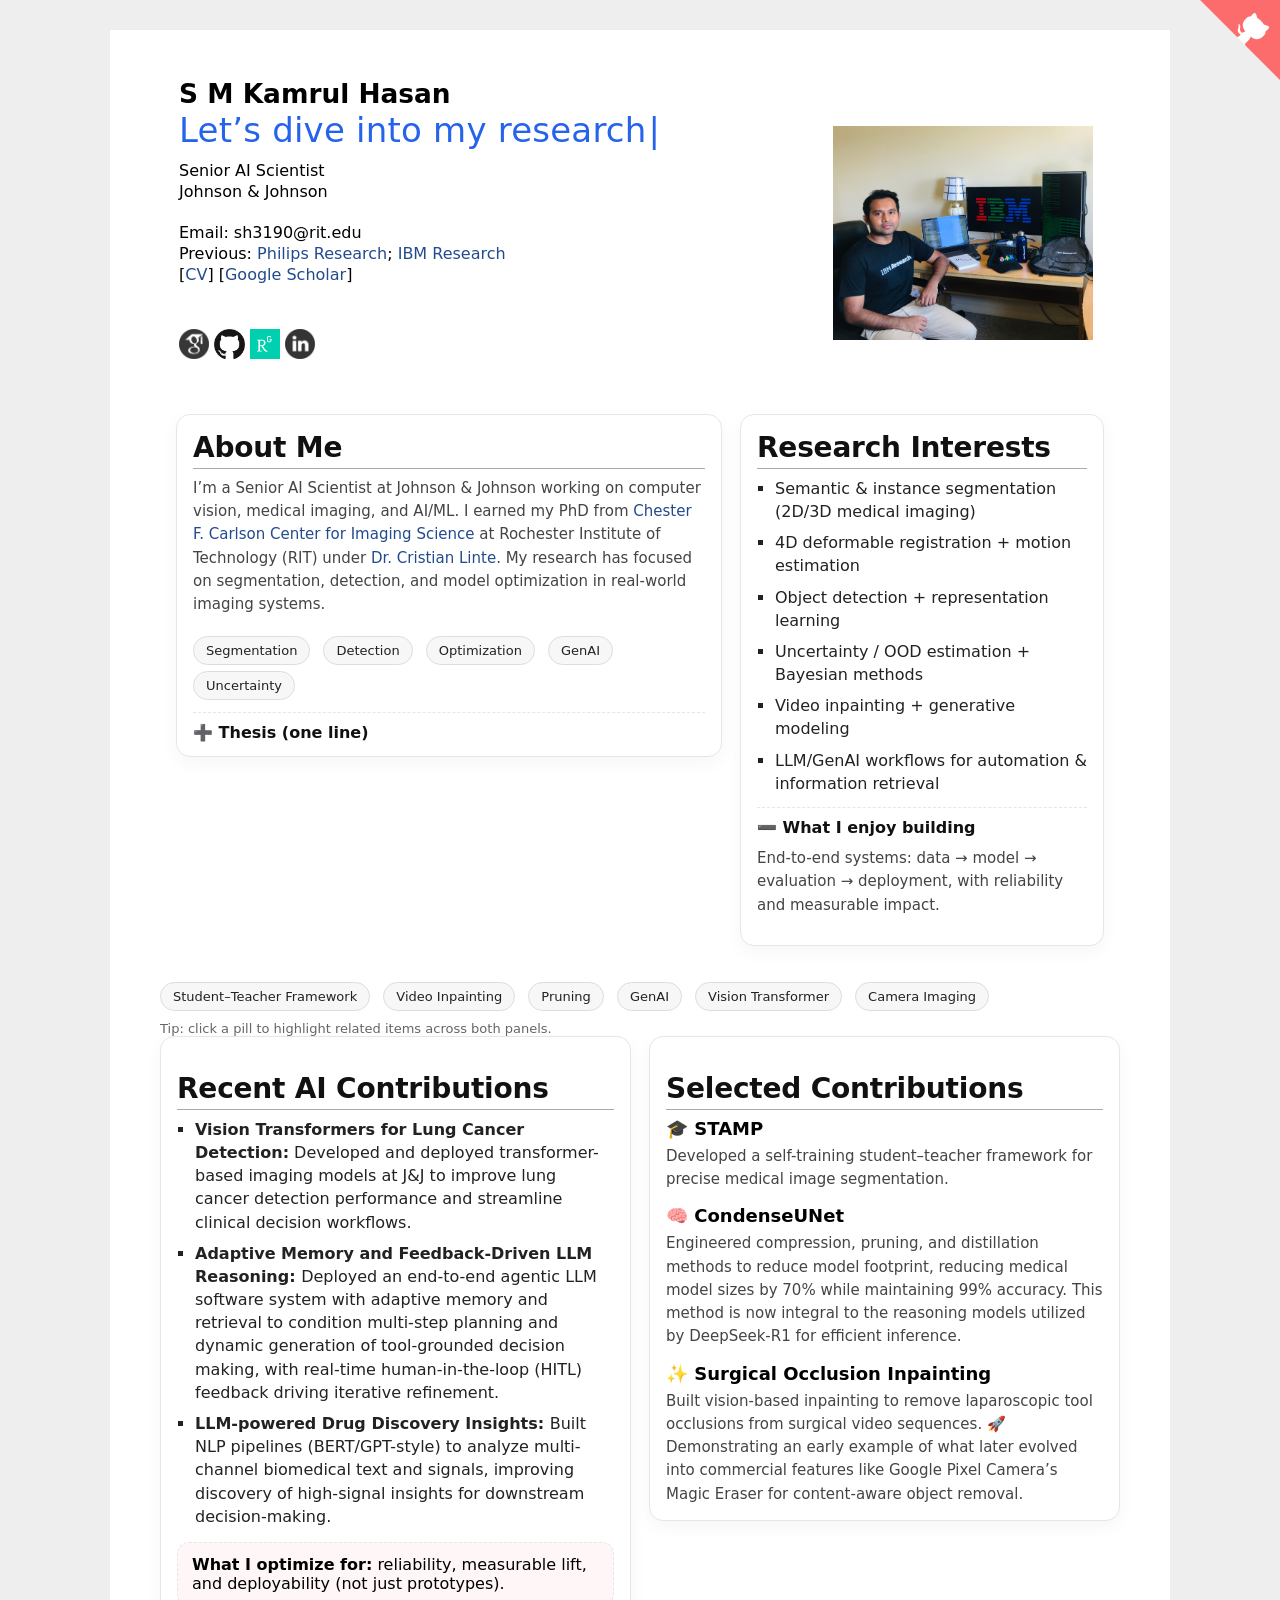
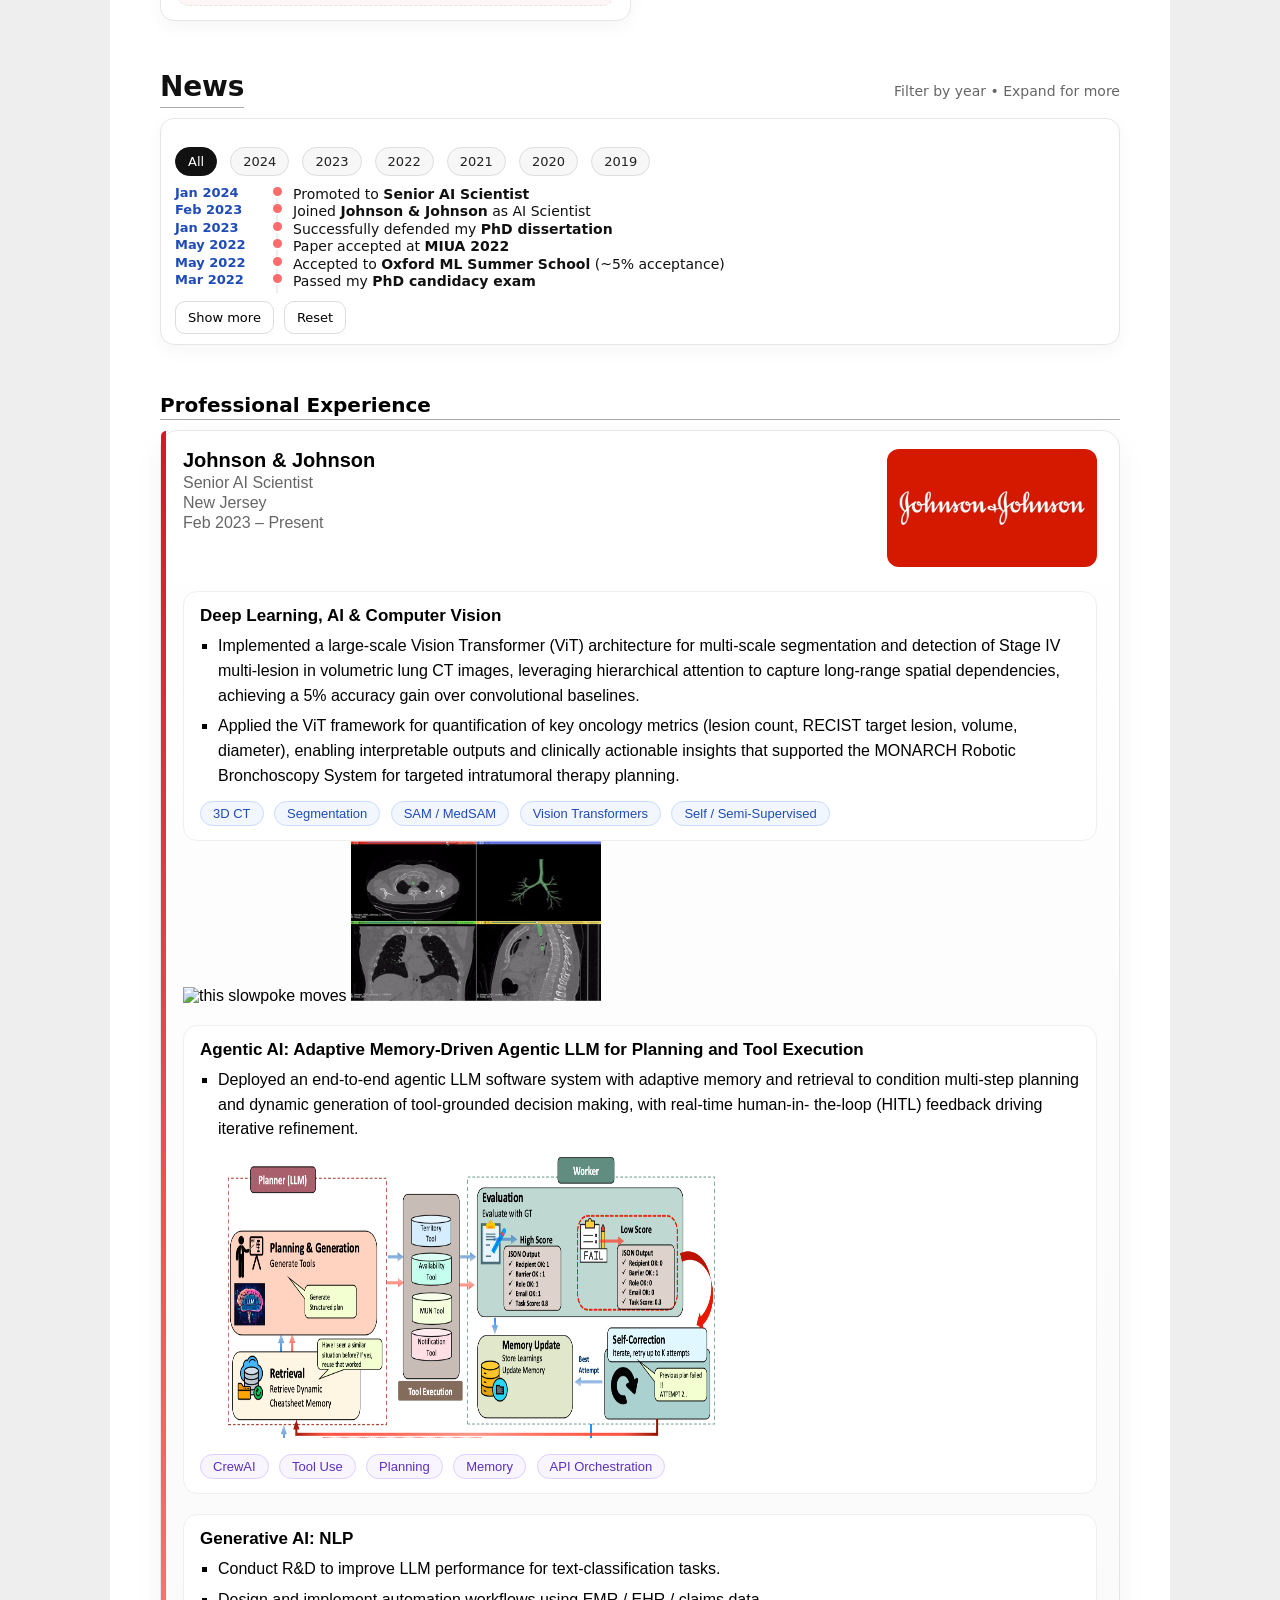
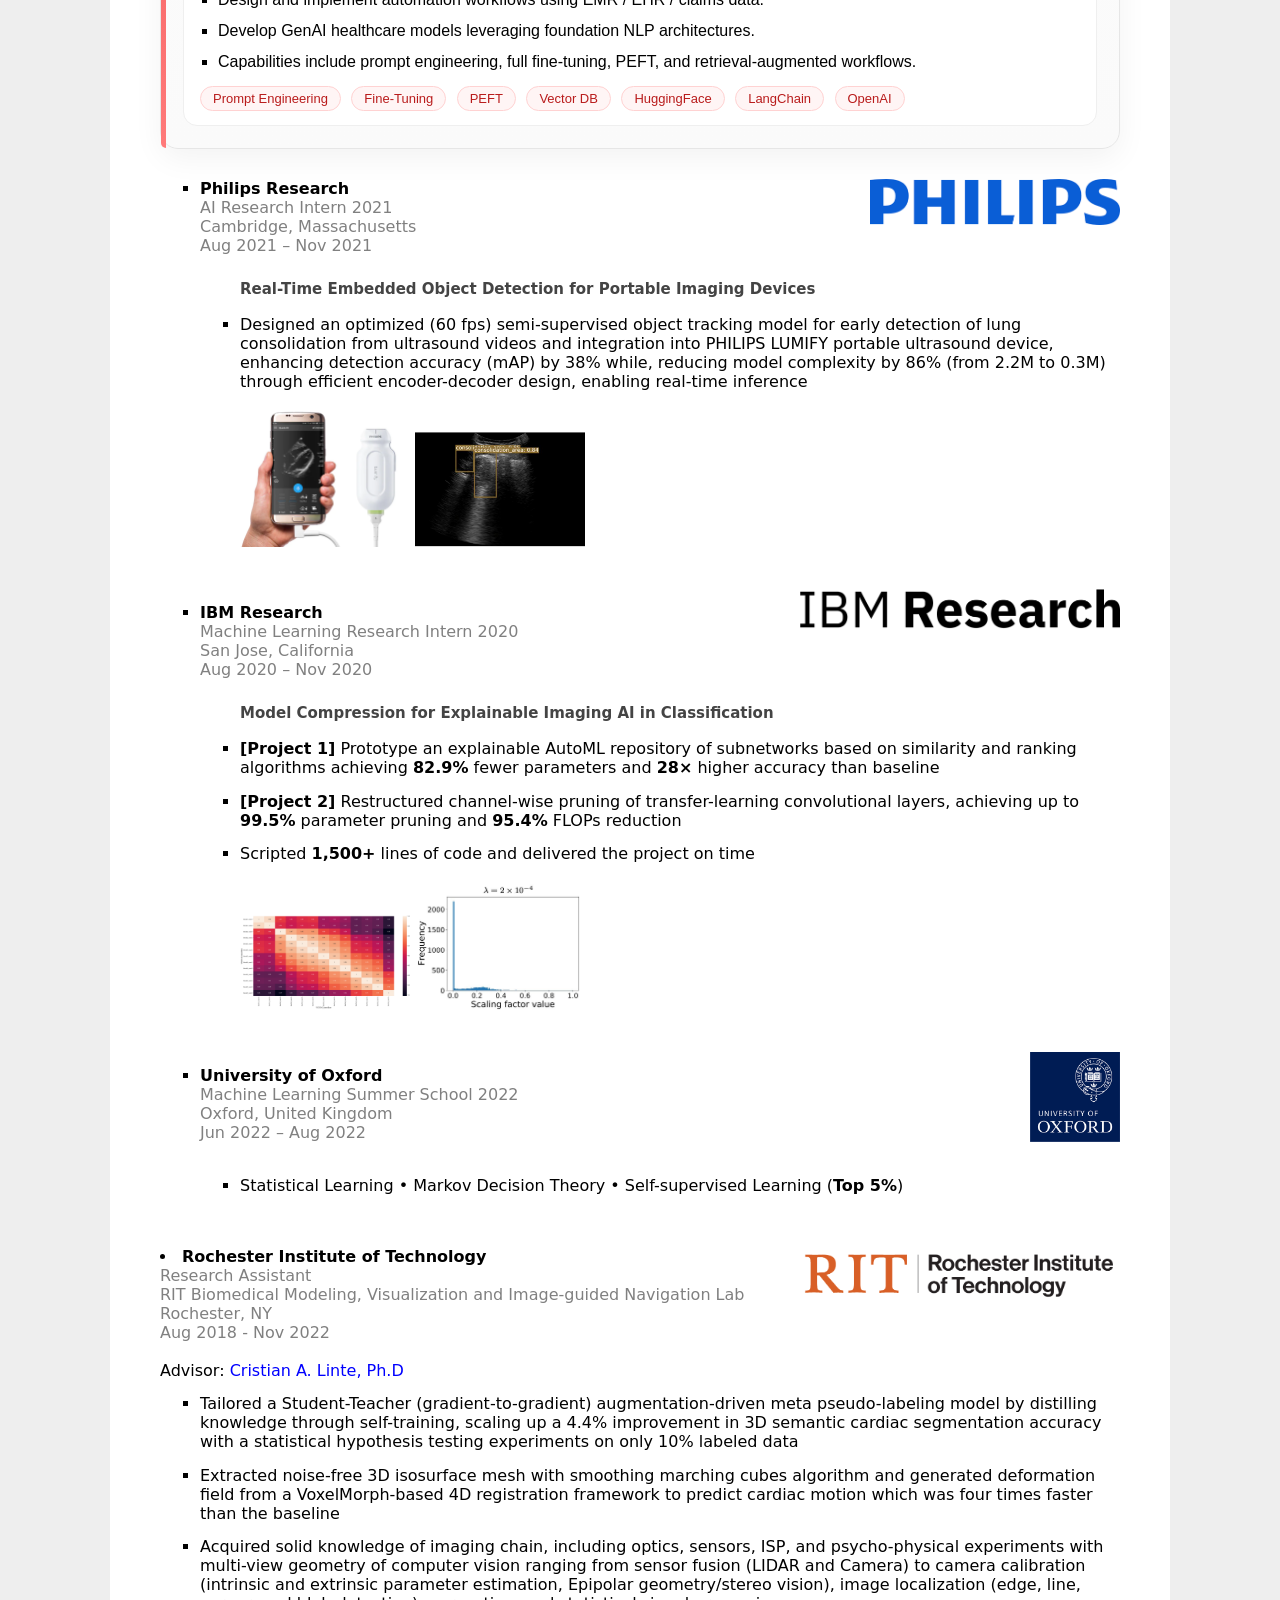
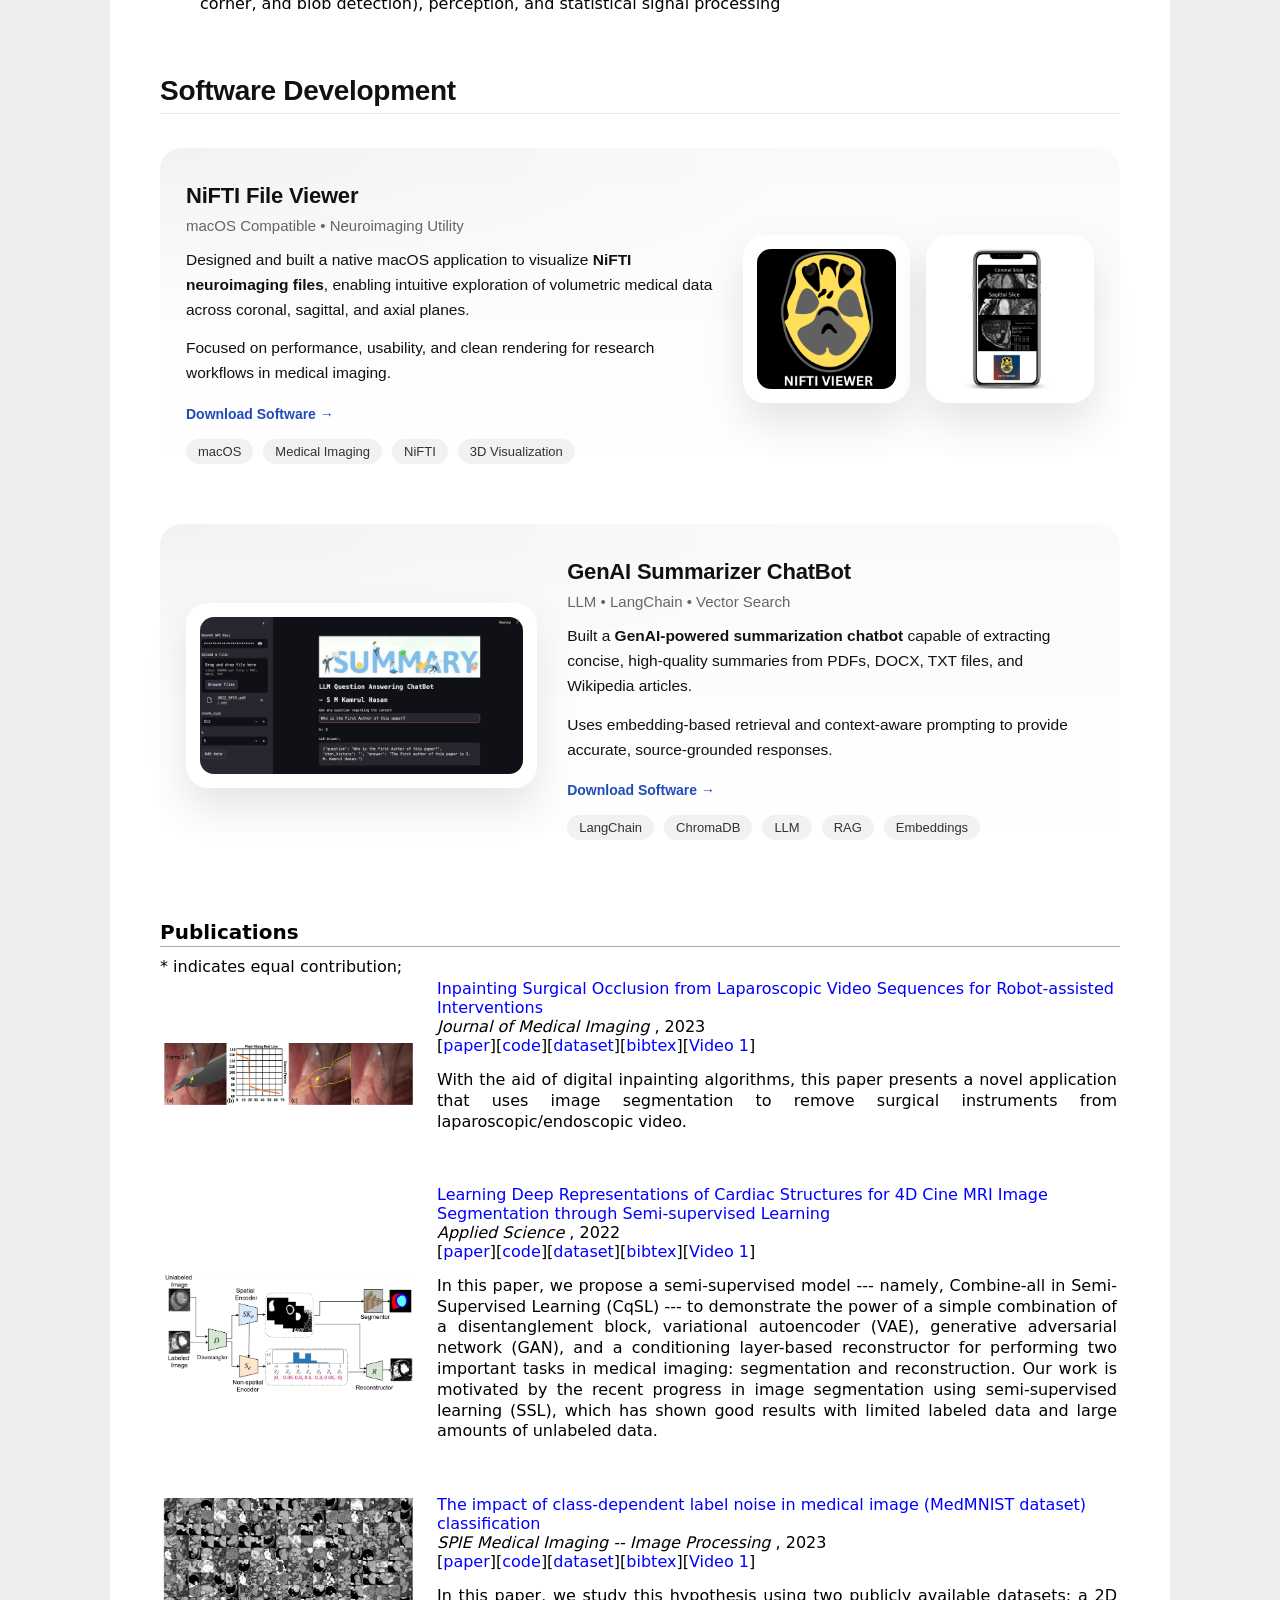
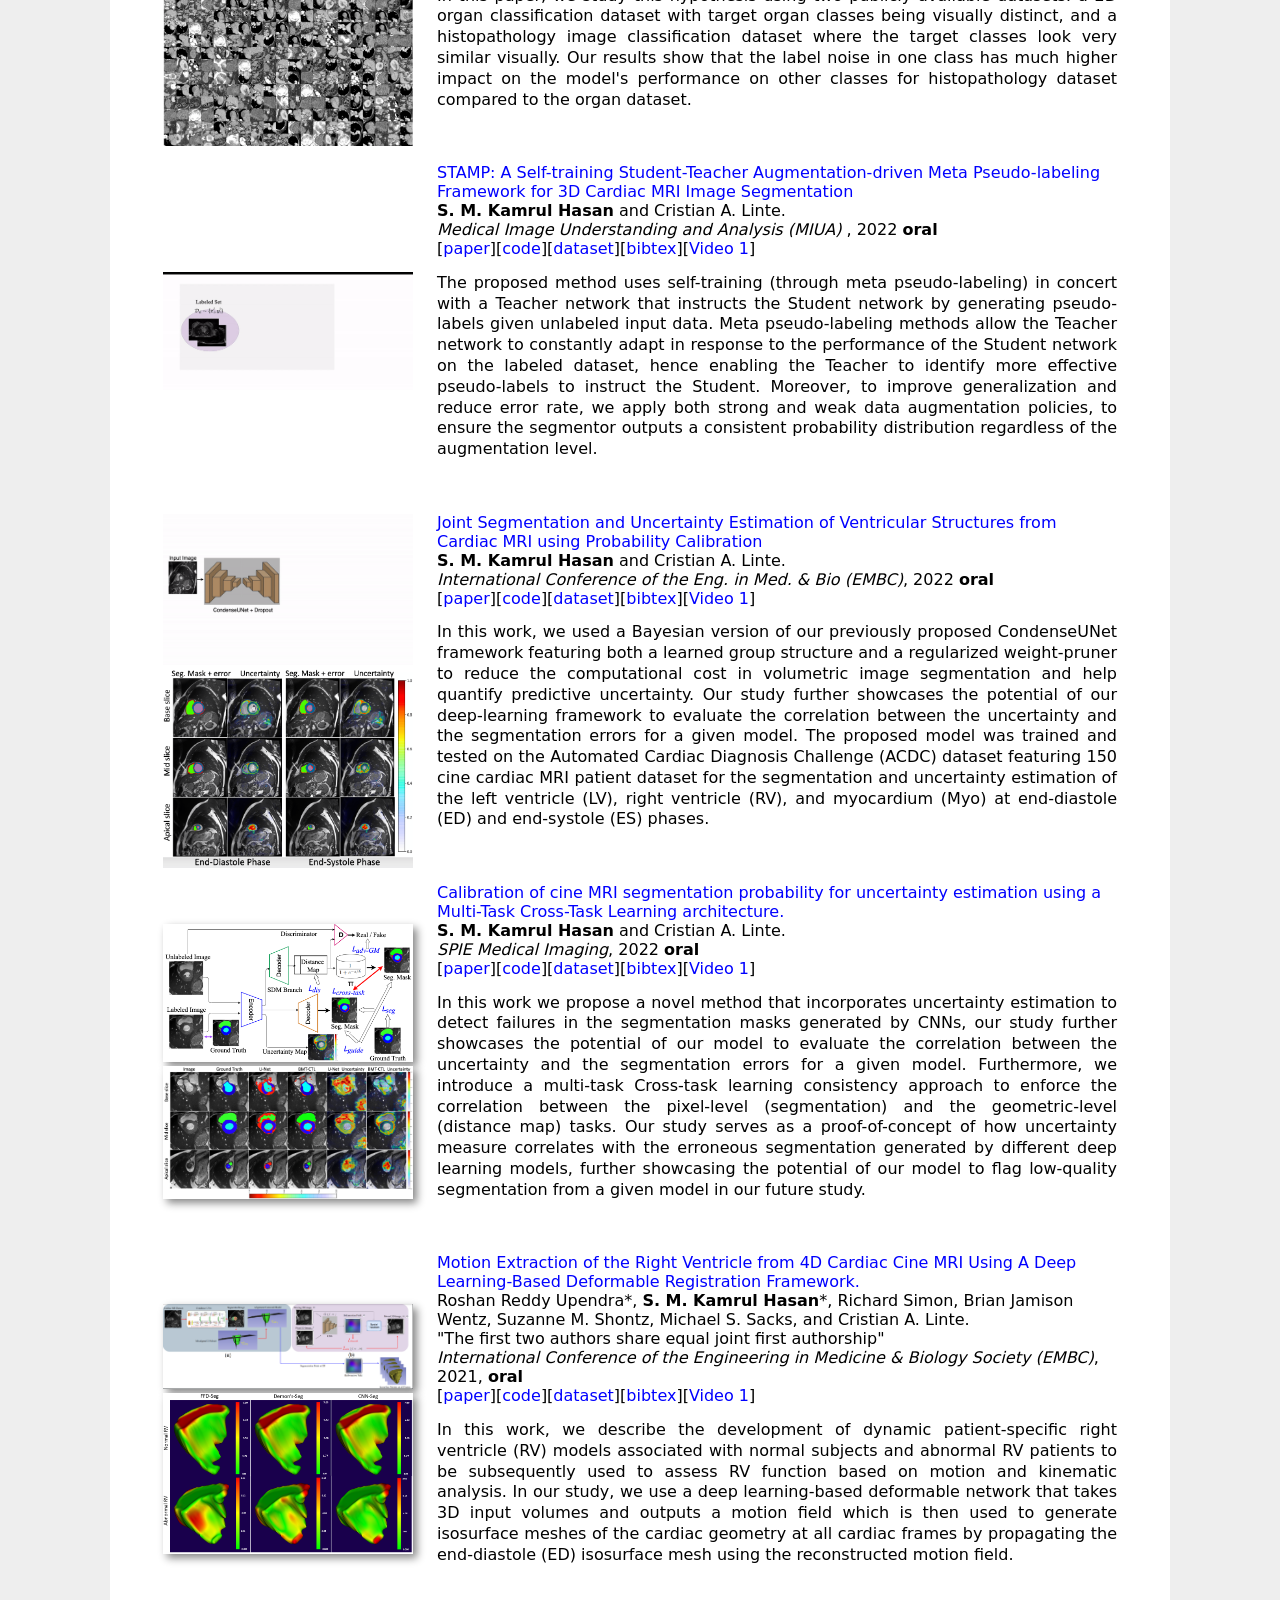
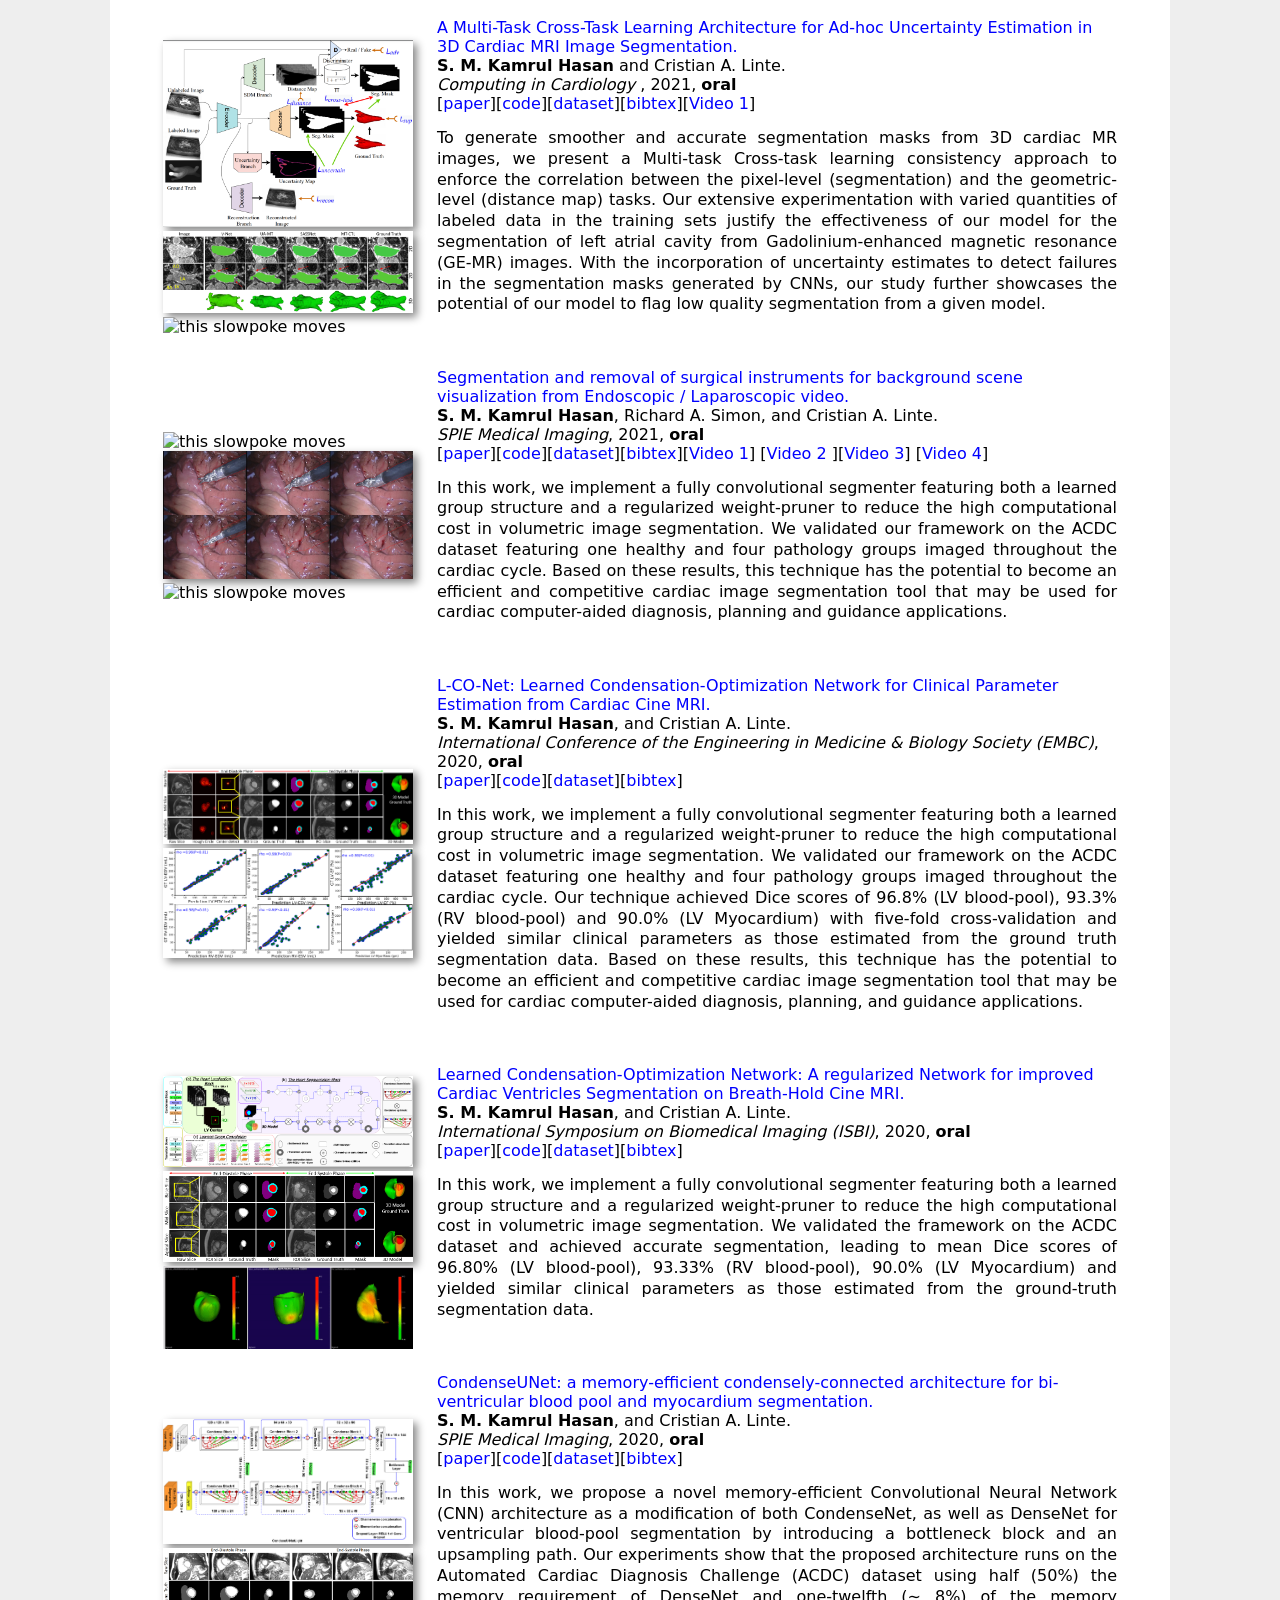
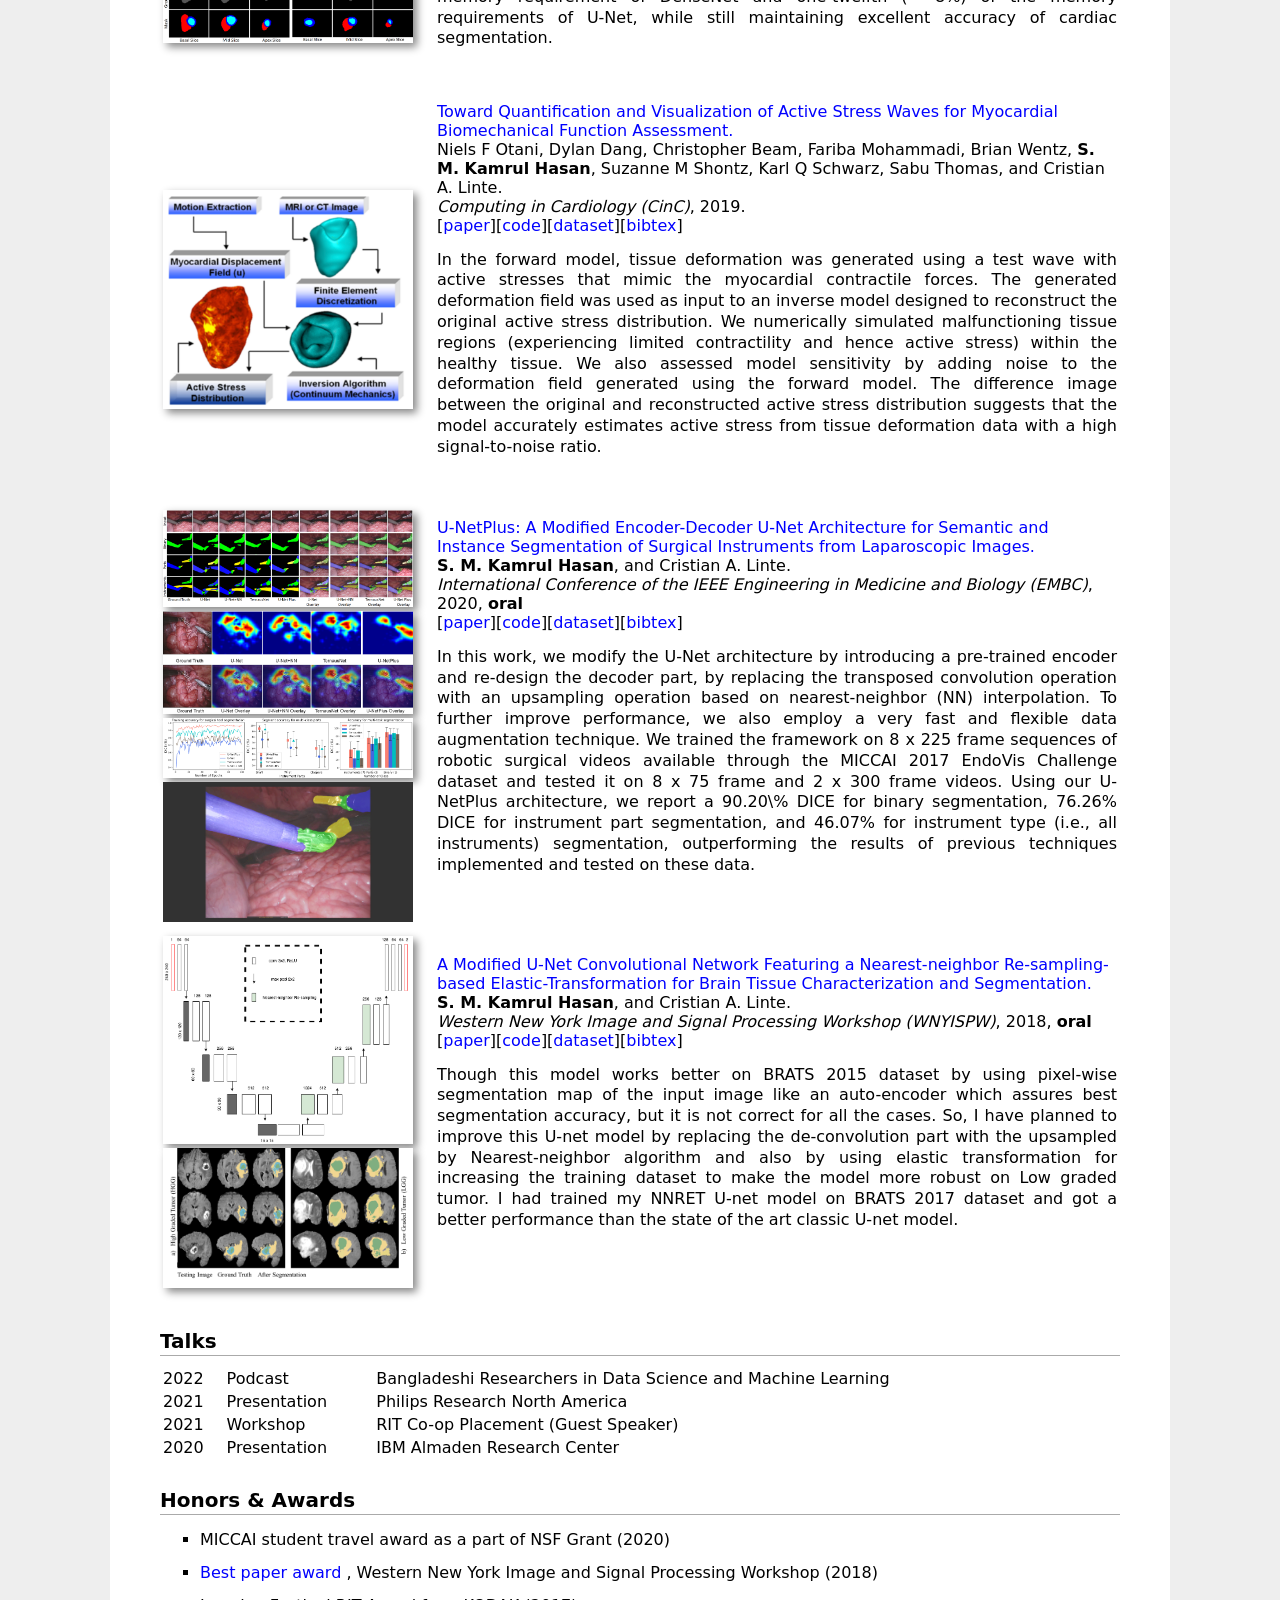
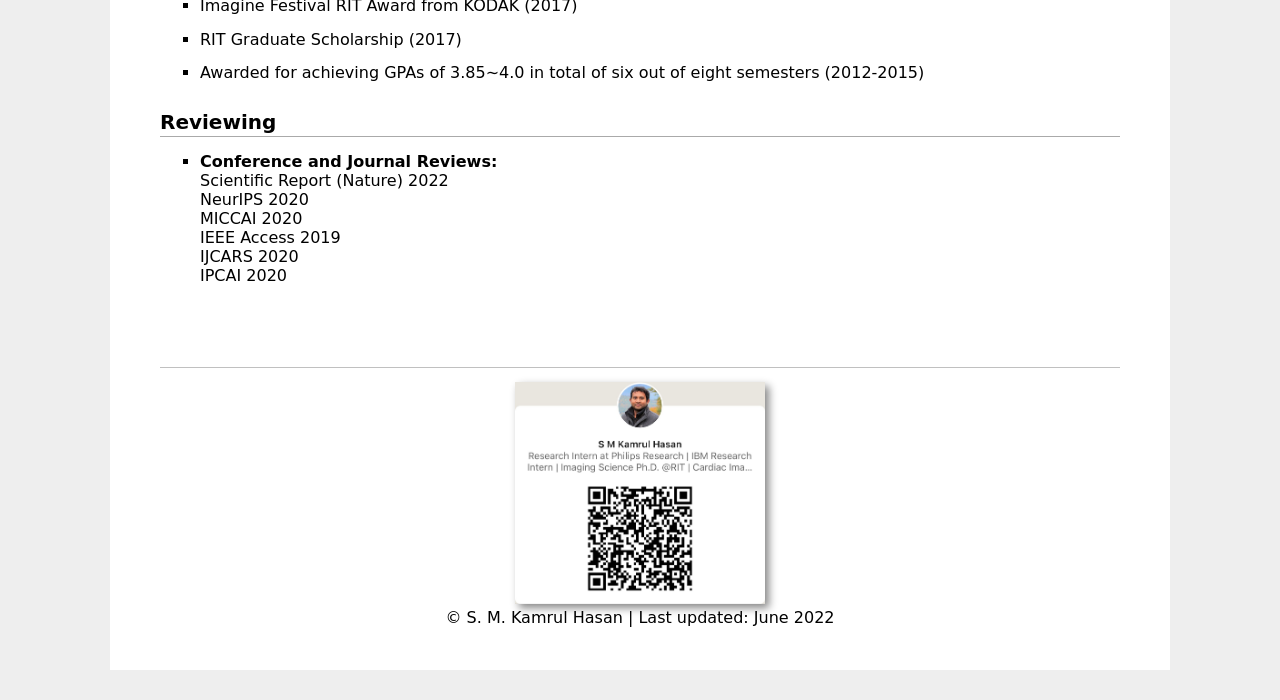
==== index.html @ 1896cbf2 "Update index.html" ====
<!doctype html>
<html lang="en">
<head>
  <meta charset="utf-8">
  <meta name="viewport" content="width=device-width, initial-scale=1">

  <title>S M Kamrul Hasan – Senior AI Scientist at Johnson & Johnson</title>

  <meta name="description" content="S M Kamrul Hasan is a Senior AI Scientist at Johnson & Johnson, working on computer vision, medical imaging, and AI/ML. PhD in Imaging Science (RIT).">
  <link rel="canonical" href="https://smkamrulhasan.github.io/">
  <link rel="icon" href="myIcon.ico">

  <meta name="google-site-verification" content="X2QFrl-bPeg9AdlMt4VKT9v6MJUSTCf-SrY3CvKt4Zs">

  <!-- Social preview -->
  <meta property="og:title" content="S M Kamrul Hasan – Senior AI Scientist at Johnson & Johnson">
  <meta property="og:description" content="Computer vision, medical imaging, and AI/ML. PhD in Imaging Science (RIT).">
  <meta property="og:url" content="https://smkamrulhasan.github.io/">
  <meta property="og:type" content="website">

  <link rel="stylesheet" href="jemdoc.css" type="text/css">
  <link rel="stylesheet" href="https://fonts.googleapis.com/css2?family=Inter:wght@400;500;600&display=swap">

  <style>
    body { font-family: system-ui, -apple-system, BlinkMacSystemFont, "SF Pro Text", "SF Pro Display", "Inter", "Segoe UI", Arial, sans-serif; }

    .typing-container{
      font-size: 34px;
      font-weight: 500;
      color: #2563eb;
      margin: 0 0 10px 0;
      letter-spacing: 0.2px;
      line-height: 1.2;
    }
    .cursor{
      display:inline-block;
      margin-left: 2px;
      animation: blink 1s infinite;
    }
    @keyframes blink { 0%,50%,100%{opacity:1} 25%,75%{opacity:0} }

    /* ===== About + Research Interests ===== */
    .about-wrap{ margin: 10px 0 30px 0; }
    .about-grid{
      display: grid;
      grid-template-columns: 1.2fr 0.8fr;
      gap: 18px;
      align-items: start;
    }
    .about-card{
      border: 1px solid #e6e6e6;
      border-radius: 14px;
      padding: 16px 16px 14px 16px;
      background: #fff;
      box-shadow: 0 6px 18px rgba(0,0,0,0.04);
    }
    .about-title{
      margin: 0 0 8px 0;
      font-size: 28px;
      font-weight: 800;
      letter-spacing: -0.2px;
      color: #111;
    }
    .about-sub{
      margin: 0 0 14px 0;
      font-size: 15px;
      color: #444;
      line-height: 1.55;
    }
    .about-sub a{ text-decoration: none; }
    .about-sub a:hover{ text-decoration: underline; }

    .pill-row{ margin: 10px 0 0 0; }
    .pill{
      display: inline-block;
      padding: 6px 12px;
      margin: 6px 8px 0 0;
      border-radius: 999px;
      border: 1px solid #ddd;
      background: #f7f7f7;
      font-size: 13px;
      color: #222;
      cursor: pointer;
      user-select: none;
      transition: transform 120ms ease, background 120ms ease, border 120ms ease;
    }
    .pill:hover{ transform: translateY(-1px); }
    .pill.active{ background: #111; color: #fff; border-color: #111; }

    .hl{
      padding: 0 4px;
      border-radius: 6px;
      background: rgba(253, 108, 108, 0.22);
    }

    details.about-details{
      margin-top: 12px;
      border-top: 1px dashed #e6e6e6;
      padding-top: 10px;
    }
    details.about-details summary{
      cursor: pointer;
      font-weight: 700;
      color: #111;
      list-style: none;
    }
    details.about-details summary::-webkit-details-marker{ display: none; }
    details.about-details summary:before{ content: "➕ "; font-weight: 700; }
    details.about-details[open] summary:before{ content: "➖ "; }

    .mini-list{ margin: 0; padding-left: 18px; }
    .mini-list li{ margin: 8px 0; line-height: 1.45; color: #222; }

    @media (max-width: 860px){
      .about-grid{ grid-template-columns: 1fr; }
    }
  </style>

  <!-- Structured data -->
  <script type="application/ld+json">
  {
    "@context": "https://schema.org",
    "@type": "Person",
    "name": "S M Kamrul Hasan",
    "jobTitle": "Senior AI Scientist",
    "worksFor": { "@type": "Organization", "name": "Johnson & Johnson" },
    "url": "https://smkamrulhasan.github.io/",
    "sameAs": [
      "https://www.linkedin.com/in/s-m-kamrul-hasan/",
      "https://github.com/SMKamrulHasan",
      "https://scholar.google.com/citations?user=M7XmUK0AAAAJ"
    ]
  }
  </script>

  <!-- Google Analytics (optional) -->
  <script>
  (function(i,s,o,g,r,a,m){i['GoogleAnalyticsObject']=r;i[r]=i[r]||function(){
  (i[r].q=i[r].q||[]).push(arguments)},i[r].l=1*new Date();a=s.createElement(o),
  m=s.getElementsByTagName(o)[0];a.async=1;a.src=g;m.parentNode.insertBefore(a,m)
  })(window,document,'script','https://www.google-analytics.com/analytics.js','ga');
  ga('create', 'UA-159069803-1', 'auto');
  ga('send', 'pageview');
  </script>
</head>

<body>

<div id="layout-content" style="margin-top:25px">

  <a href="https://github.com/SMKamrulHasan" class="github-corner" aria-label="GitHub profile">
    <svg width="80" height="80" viewBox="0 0 250 250" style="fill:#FD6C6C; color:#fff; position:absolute; top:0; right:0; border:0;">
      <path d="M0,0 L115,115 L130,115 L142,142 L250,250 L250,0 Z"></path>
      <path d="M128.3,109.0 C113.8,99.7 119.0,89.6 119.0,89.6 C122.0,82.7 120.5,78.6 120.5,78.6 C119.2,72.0 123.4,76.3 123.4,76.3 C127.3,80.9 125.5,87.3 125.5,87.3 C122.9,97.6 130.6,101.9 134.4,103.2"
            fill="currentColor" style="transform-origin:130px 106px;" class="octo-arm"></path>
      <path d="M115.0,115.0 C114.9,115.1 118.7,116.5 119.8,115.4 L133.7,101.6 C136.9,99.2 139.9,98.4 142.2,98.6 C133.8,88.0 127.5,74.4 143.8,58.0 C148.5,53.4 154.0,51.2 159.7,51.0 C160.3,49.4 163.2,43.6 171.4,40.1 C171.4,40.1 176.1,42.5 178.8,56.2 C183.1,58.6 187.2,61.8 190.9,65.4 C194.5,69.0 197.7,73.2 200.1,77.6 C213.8,80.2 216.3,84.9 216.3,84.9 C212.7,93.1 206.9,96.0 205.4,96.6 C205.1,102.4 203.0,107.8 198.3,112.5 C181.9,128.9 168.3,122.5 157.7,114.1 C157.9,116.9 156.7,120.9 152.7,124.9 L141.0,136.5 C139.8,137.7 141.6,141.9 141.8,141.8 Z"
            fill="currentColor" class="octo-body"></path>
    </svg>
  </a>

  <style>
    .github-corner:hover .octo-arm{animation:octocat-wave 560ms ease-in-out}
    @keyframes octocat-wave{0%,100%{transform:rotate(0)}20%,60%{transform:rotate(-25deg)}40%,80%{transform:rotate(10deg)}}
    @media (max-width:500px){.github-corner:hover .octo-arm{animation:none}.github-corner .octo-arm{animation:octocat-wave 560ms ease-in-out}}
  </style>

  <table>
    <tbody>
      <tr>
        <td width="650">
          <div id="toptitle">
            <h1 style="color:black;">S M Kamrul Hasan</h1>

            <div class="typing-container">
              <span id="typing-text"></span><span class="cursor">|</span>
            </div>

            <p style="padding-bottom:30px;">
              Senior AI Scientist<br>
              Johnson &amp; Johnson<br><br>
              Email: sh3190@rit.edu<br>
              Previous:
              <a target="_blank" href="https://www.philips.com/a-w/about/innovation/innovation-hubs/cambridge.html" rel="noopener">Philips Research</a>;
              <a target="_blank" href="http://www.research.ibm.com/" rel="noopener">IBM Research</a><br>
              [<a target="_blank" href="data/SMKamrul_Hasan_Resume_singlePage.pdf" rel="noopener">CV</a>]
              [<a target="_blank" href="https://scholar.google.com/citations?user=M7XmUK0AAAAJ&hl=en" rel="noopener">Google Scholar</a>]
            </p>

            <p>
              <a href="https://scholar.google.com/citations?user=M7XmUK0AAAAJ&hl=en" rel="noopener">
                <img src="./images/gs-logo.png" height="30" style="margin-bottom:-3px" alt="Google Scholar">
              </a>
              <a href="https://github.com/SMKamrulHasan" rel="noopener">
                <img src="./pic/github_s.jpg" height="30" style="margin-bottom:-3px" alt="GitHub">
              </a>
              <a href="https://www.researchgate.net/profile/S_M_Kamrul_Hasan7" rel="noopener">
                <img src="./pic/rg.png" height="30" style="margin-bottom:-3px" alt="ResearchGate">
              </a>
              <a href="https://www.linkedin.com/in/s-m-kamrul-hasan/" rel="noopener">
                <img src="./images/linkedin-logo.png" height="30" style="margin-bottom:-3px" alt="LinkedIn">
              </a>
            </p>
          </div>
        </td>
        <td>
          <img src="./pic/git_image.jpg" border="0" width="260" alt="S M Kamrul Hasan"><br>
        </td>
      </tr>
    </tbody>
  </table>

  <!-- ===== About + Research Interests ===== -->
  <div class="about-wrap">
    <div class="about-grid">

      <div class="about-card">
        <h2 class="about-title">About Me</h2>

        <p class="about-sub" id="aboutText">
          I’m a Senior AI Scientist at Johnson &amp; Johnson working on computer vision, medical imaging, and AI/ML.
          I earned my PhD from
          <a href="https://www.cis.rit.edu/" target="_blank" rel="noopener">Chester F. Carlson Center for Imaging Science</a>
          at Rochester Institute of Technology (RIT) under
          <a href="https://www.rit.edu/directory/calbme-cristian-linte" target="_blank" rel="noopener">Dr. Cristian Linte</a>.
          My research has focused on <span data-tag="Segmentation">segmentation</span>, <span data-tag="Detection">detection</span>,
          and <span data-tag="Optimization">model optimization</span> in real-world imaging systems.
        </p>

        <div class="pill-row" aria-label="Interactive focus tags">
          <span class="pill" data-focus="Segmentation">Segmentation</span>
          <span class="pill" data-focus="Detection">Detection</span>
          <span class="pill" data-focus="Optimization">Optimization</span>
          <span class="pill" data-focus="GenAI">GenAI</span>
          <span class="pill" data-focus="Uncertainty">Uncertainty</span>
        </div>

        <details class="about-details">
          <summary>Thesis (one line)</summary>
          <p class="about-sub" style="margin-top:10px;">
            Semi-supervised multi-task deep learning for robust clinical segmentation.
          </p>
        </details>
      </div>

      <div class="about-card">
        <h2 class="about-title">Research Interests</h2>
        <ul class="mini-list" id="riList">
          <li><span data-tag="Segmentation">Semantic &amp; instance segmentation</span> (2D/3D medical imaging)</li>
          <li><span data-tag="Registration">4D deformable registration</span> + motion estimation</li>
          <li><span data-tag="Detection">Object detection</span> + representation learning</li>
          <li><span data-tag="Uncertainty">Uncertainty / OOD estimation</span> + Bayesian methods</li>
          <li><span data-tag="Inpainting">Video inpainting</span> + generative modeling</li>
          <li><span data-tag="GenAI">LLM/GenAI workflows</span> for automation &amp; information retrieval</li>
        </ul>

        <details class="about-details" open>
          <summary>What I enjoy building</summary>
          <p class="about-sub" style="margin-top:10px;">
            End-to-end systems: data → model → evaluation → deployment, with reliability and measurable impact.
          </p>
        </details>
      </div>

    </div>
  </div>

</div>

<!-- Typing script -->
<script>
(function () {
  var text = "Let’s dive into my research";
  var speed = 60;
  var i = 0;

  function type() {
    var el = document.getElementById("typing-text");
    if (!el) return;
    if (i < text.length) {
      el.appendChild(document.createTextNode(text.charAt(i)));
      i++;
      window.setTimeout(type, speed);
    }
  }

  if (document.addEventListener) {
    document.addEventListener("DOMContentLoaded", function () {
      window.setTimeout(type, 300);
    });
  } else {
    window.attachEvent("onload", function () {
      window.setTimeout(type, 300);
    });
  }
})();
</script>

<script>
(function(){
  const pills = document.querySelectorAll(".pill");
  const targets = document.querySelectorAll("[data-tag]");
  let active = null;

  function clearHighlights(){
    targets.forEach(el => el.classList.remove("hl"));
    pills.forEach(p => p.classList.remove("active"));
  }

  pills.forEach(pill => {
    pill.addEventListener("click", () => {
      const focus = pill.getAttribute("data-focus");
      if(active === focus){
        active = null;
        clearHighlights();
        return;
      }
      active = focus;
      clearHighlights();
      pill.classList.add("active");
      targets.forEach(el => {
        if(el.getAttribute("data-tag") === focus){
          el.classList.add("hl");
        }
      });
    });
  });
})();
</script>

</body>
</html>
<!-- ===== End section ===== -->


<!-- ===== Recent AI Contributions + Selected Contributions (Interactive) ===== -->
<style>
  /* Reuse your existing card look; only adds the interactive bits */
  .contrib-wrap{ margin: 0 0 30px 0; }

  .contrib-grid{
    display: grid;
    grid-template-columns: 1fr 1fr;
    gap: 18px;
    align-items: start;
  }
  @media (max-width: 860px){
    .contrib-grid{ grid-template-columns: 1fr; }
  }

  /* Make pills consistent with your About section */
  .contrib-pills{ margin: 10px 0 0 0; }
  .contrib-pill{
    display: inline-block;
    padding: 6px 12px;
    margin: 6px 8px 0 0;
    border-radius: 999px;
    border: 1px solid #ddd;
    background: #f7f7f7;
    font-size: 13px;
    color: #222;
    cursor: pointer;
    user-select: none;
    transition: transform 120ms ease, background 120ms ease, border 120ms ease;
  }
  .contrib-pill:hover{ transform: translateY(-1px); }
  .contrib-pill.active{
    background: #111;
    color: #fff;
    border-color: #111;
  }

  /* highlight effect */
  .contrib-hl{
    padding: 0 4px;
    border-radius: 6px;
    background: rgba(37, 99, 235, 0.16); /* soft blue */
  }

  /* optional: small “hint” line */
  .contrib-hint{
    margin-top: 10px;
    font-size: 13px;
    color: #666;
  }
</style>

<div class="contrib-wrap">

  <!-- Pills row (place it exactly where you want: above the two cards, or below) -->
  <div class="contrib-pills" aria-label="Interactive contribution filters">
    <span class="contrib-pill" data-focus="Student–Teacher Framework">Student–Teacher Framework</span>
    <span class="contrib-pill" data-focus="Video Inpainting">Video Inpainting</span>
    <span class="contrib-pill" data-focus="Pruning">Pruning</span>
    <span class="contrib-pill" data-focus="GenAI">GenAI</span>
    <span class="contrib-pill" data-focus="Vision Transformer">Vision Transformer</span>
    <span class="contrib-pill" data-focus="Camera Imaging">Camera Imaging</span>
  </div>
  <div class="contrib-hint">Tip: click a pill to highlight related items across both panels.</div>

  <div class="contrib-grid">

    <!-- Left card: Recent AI Contributions (use your existing .about-card style if you want) -->
    <div class="about-card">
      <h2 class="about-title">Recent AI Contributions</h2>

      <ul class="mini-list" style="margin-top: 6px;">
        <li>
          <b><span data-tag="Vision Transformer">Vision Transformers</span> for Lung Cancer Detection:</b>
          Developed and deployed transformer-based imaging models at J&J to improve lung cancer detection performance and streamline clinical decision workflows.
          <span data-tag="Systems" style="display:none;"></span>
        </li>

        <li>
          <b><span data-tag="GenAI">Adaptive Memory and Feedback-Driven </span> LLM Reasoning: </b>
          Deployed an end-to-end agentic LLM software system with adaptive memory and retrieval to condition multi-step planning and dynamic generation of tool-grounded decision making, with real-time human-in-the-loop (HITL) feedback driving iterative refinement. 
        </li>
		  
        <li>
          <b><span data-tag="GenAI">LLM-powered</span> Drug Discovery Insights: </b>
          Built NLP pipelines (BERT/GPT-style) to analyze multi-channel biomedical text and signals, improving discovery of high-signal insights for downstream decision-making.
        </li>
      </ul>

      <div style="margin-top: 14px; padding: 12px 14px; border: 1px dashed #e6e6e6; border-radius: 12px; background: #fff7f7;">
        <b>What I optimize for:</b> reliability, measurable lift, and deployability (not just prototypes).
        <span data-tag="Systems"></span>
        <span data-tag="Optimization"></span>
      </div>
    </div>

    <!-- Right card: Selected Contributions -->
    <div class="about-card">
      <h2 class="about-title">Selected Contributions</h2>

      <div style="margin-top: 8px;">
        <div style="font-weight:800; font-size:18px; margin: 0 0 6px 0;">
          🎓 <span data-tag="Student–Teacher Framework">STAMP</span>
        </div>
        <div class="about-sub" style="margin:0 0 14px 0;">
          Developed a self-training <span data-tag="Student–Teacher Framework">student–teacher framework</span> for precise medical image segmentation.
        </div>

        <div style="font-weight:800; font-size:18px; margin: 0 0 6px 0;">
          🧠 <span data-tag="Pruning">CondenseUNet</span>
        </div>
        <div class="about-sub" style="margin:0 0 14px 0;">
          Engineered compression, pruning, and distillation methods to reduce model footprint, reducing medical model sizes by 70% while maintaining 99% accuracy. This method is now integral to the reasoning models utilized by DeepSeek-R1 for efficient inference.
        </div>

        <div style="font-weight:800; font-size:18px; margin: 0 0 6px 0;">
          ✨ <span data-tag="Video Inpainting">Surgical Occlusion Inpainting</span>
        </div>
        <div class="about-sub" style="margin:0;">
          Built vision-based inpainting to remove laparoscopic tool occlusions from surgical video sequences. 🚀 Demonstrating an early example of what later evolved into commercial features like <span data-tag="Camera Imaging">Google Pixel Camera’s Magic Eraser</span> for content-aware object removal.
        </div>

        <!-- Optional invisible tag hooks -->
        <span data-tag="Systems" style="display:none;"></span>
      </div>
    </div>

  </div>
</div>

<script>
  // --- Interactive highlighting for Contributions ---
  (function(){
    var pills = document.querySelectorAll(".contrib-pill");
    var targets = document.querySelectorAll(".contrib-wrap [data-tag]");
    var active = null;

    function clearAll(){
      for (var i=0; i<targets.length; i++){
        targets[i].classList.remove("contrib-hl");
      }
      for (var j=0; j<pills.length; j++){
        pills[j].classList.remove("active");
      }
    }

    for (var k=0; k<pills.length; k++){
      (function(pill){
        pill.addEventListener("click", function(){
          var focus = pill.getAttribute("data-focus");

          // toggle off
          if (active === focus){
            active = null;
            clearAll();
            return;
          }

          active = focus;
          clearAll();
          pill.classList.add("active");

          for (var t=0; t<targets.length; t++){
            if (targets[t].getAttribute("data-tag") === focus){
              targets[t].classList.add("contrib-hl");
            }
          }
        });
      })(pills[k]);
    }
  })();
</script>


				
<!-- ===== News (Timeline + Filters + Show More) ===== -->
<!-- ===== News (Timeline + Filters + Show More) ===== -->
<style>
  .news-wrap{
    font-family: system-ui, -apple-system, BlinkMacSystemFont, "SF Pro Text", "SF Pro Display", "Inter", "Segoe UI", Arial, sans-serif;
    margin: 14px 0 34px 0;
  }

  .news-head{
    display:flex;
    align-items:baseline;
    justify-content:space-between;
    gap: 12px;
    margin: 0 0 10px 0;
  }
  .news-title{
    margin: 0;
    font-size: 28px;
    font-weight: 800;
    letter-spacing: -0.2px;
    color: #111;
  }
  .news-sub{
    margin: 0;
    font-size: 14px;
    color: #666;
    white-space: nowrap;
  }

  .news-card{
    border: 1px solid #e6e6e6;
    border-radius: 14px;
    padding: 14px 14px 10px 14px;
    background: #fff;
    box-shadow: 0 6px 18px rgba(0,0,0,0.04);
  }

  /* filter chips */
  .news-filters{ margin: 8px 0 10px 0; }
  .chip{
    display:inline-block;
    padding: 6px 12px;
    margin: 6px 8px 0 0;
    border-radius: 999px;
    border: 1px solid #ddd;
    background: #f7f7f7;
    font-size: 13px;
    color:#222;
    cursor:pointer;
    user-select:none;
    transition: transform 120ms ease, background 120ms ease, border 120ms ease;
  }
  .chip:hover{ transform: translateY(-1px); }
  .chip.active{
    background:#111;
    color:#fff;
    border-color:#111;
  }

  /* timeline (tight) */
  .timeline{
    margin: 0;
    padding: 0;
    list-style: none;
  }
  .timeline li{ margin: 0; padding: 0; }

  .t-item{
    display:grid;
    grid-template-columns: 86px 16px 1fr;
    gap: 8px;
    padding: 2px 6px;          /* tight row height */
    border-radius: 10px;
  }
  .t-item:hover{ background: #fafafa; }

  .t-date{
    font-weight: 700;
    color:#1f4bb8;
    white-space: nowrap;
    font-size: 13px;
    line-height: 1.1;
  }

  .t-dotcol{
    position: relative;
    display:flex;
    justify-content:center;
  }
  .t-dot{
    width: 9px;
    height: 9px;
    border-radius: 50%;
    background: #FD6C6C;
    margin-top: 1px;
  }
  .t-line{
    position:absolute;
    top: 12px;
    bottom: -2px;
    width: 2px;
    background: #eee;
  }

  .t-text{
    color:#111;
    font-size: 14px;
    line-height: 1.25;         /* tighter text */
    margin: 0;
  }
  .t-text a{ color:#1f4bb8; text-decoration:none; }
  .t-text a:hover{ text-decoration:underline; }

  /* actions */
  .news-actions{
    display:flex;
    gap: 10px;
    margin-top: 10px;
  }
  .news-btn{
    border: 1px solid #ddd;
    background: #fff;
    padding: 8px 12px;
    border-radius: 10px;
    font-family: inherit;
    font-size: 13px;
    cursor:pointer;
  }
  .news-btn:hover{ background:#f7f7f7; }

  /* hidden items (default collapsed list) */
  .is-hidden{ display:none; }

  @media (max-width: 700px){
    .news-sub{ display:none; }
    .t-item{ grid-template-columns: 82px 14px 1fr; }
  }
</style>

<div class="news-wrap" id="news">
  <div class="news-head">
    <h2 class="news-title">News</h2>
    <p class="news-sub">Filter by year • Expand for more</p>
  </div>

  <div class="news-card">

    <div class="news-filters" id="newsFilters">
      <span class="chip active" data-year="all">All</span>
      <span class="chip" data-year="2024">2024</span>
      <span class="chip" data-year="2023">2023</span>
      <span class="chip" data-year="2022">2022</span>
      <span class="chip" data-year="2021">2021</span>
      <span class="chip" data-year="2020">2020</span>
      <span class="chip" data-year="2019">2019</span>
    </div>

    <ul class="timeline" id="newsTimeline">

      <!-- Visible by default -->
      <li class="t-item" data-year="2024">
        <div class="t-date">Jan 2024</div>
        <div class="t-dotcol"><span class="t-dot"></span><span class="t-line"></span></div>
        <div class="t-text">Promoted to <b>Senior AI Scientist</b></div>
      </li>

      <li class="t-item" data-year="2023">
        <div class="t-date">Feb 2023</div>
        <div class="t-dotcol"><span class="t-dot"></span><span class="t-line"></span></div>
        <div class="t-text">Joined <b>Johnson &amp; Johnson</b> as AI Scientist</div>
      </li>

      <li class="t-item" data-year="2023">
        <div class="t-date">Jan 2023</div>
        <div class="t-dotcol"><span class="t-dot"></span><span class="t-line"></span></div>
        <div class="t-text">Successfully defended my <b>PhD dissertation</b></div>
      </li>

      <li class="t-item" data-year="2022">
        <div class="t-date">May 2022</div>
        <div class="t-dotcol"><span class="t-dot"></span><span class="t-line"></span></div>
        <div class="t-text">Paper accepted at <b>MIUA 2022</b></div>
      </li>

      <li class="t-item" data-year="2022">
        <div class="t-date">May 2022</div>
        <div class="t-dotcol"><span class="t-dot"></span><span class="t-line"></span></div>
        <div class="t-text">Accepted to <b>Oxford ML Summer School</b> (~5% acceptance)</div>
      </li>

      <li class="t-item" data-year="2022">
        <div class="t-date">Mar 2022</div>
        <div class="t-dotcol"><span class="t-dot"></span><span class="t-line"></span></div>
        <div class="t-text">Passed my <b>PhD candidacy exam</b></div>
      </li>

      <!-- Hidden initially (Show more reveals only in All view) -->
      <li class="t-item is-hidden" data-year="2021">
        <div class="t-date">Oct 2021</div>
        <div class="t-dotcol"><span class="t-dot"></span><span class="t-line"></span></div>
        <div class="t-text">
          Attended <a href="https://researchsummit.microsoft.com/home_public" target="_blank" rel="noopener">Microsoft Research Summit 2021</a>
        </div>
      </li>

      <li class="t-item is-hidden" data-year="2021">
        <div class="t-date">Aug 2021</div>
        <div class="t-dotcol"><span class="t-dot"></span><span class="t-line"></span></div>
        <div class="t-text">
          Started internship at <a href="https://www.philips.com/a-w/research/locations/cambridge-north-america.html" target="_blank" rel="noopener">Philips Research</a> (Cambridge, MA)
        </div>
      </li>

      <li class="t-item is-hidden" data-year="2021">
        <div class="t-date">May 2021</div>
        <div class="t-dotcol"><span class="t-dot"></span><span class="t-line"></span></div>
        <div class="t-text">Accepted to UCL MedICSS (London)</div>
      </li>

      <li class="t-item is-hidden" data-year="2021">
        <div class="t-date">Mar 2021</div>
        <div class="t-dotcol"><span class="t-dot"></span><span class="t-line"></span></div>
        <div class="t-text">Accepted offer as AI Research Intern (Philips Research)</div>
      </li>

      <li class="t-item is-hidden" data-year="2020">
        <div class="t-date">Nov 2020</div>
        <div class="t-dotcol"><span class="t-dot"></span><span class="t-line"></span></div>
        <div class="t-text">Started winter school in computational cardiology (Switzerland)</div>
      </li>

      <li class="t-item is-hidden" data-year="2020">
        <div class="t-date">Oct 2020</div>
        <div class="t-dotcol"><span class="t-dot"></span><span class="t-line"></span></div>
        <div class="t-text">
          Paper accepted at <a href="https://spie.org/conferences-and-exhibitions/medical-imaging?SSO=1" target="_blank" rel="noopener">SPIE Medical Imaging</a>
        </div>
      </li>

      <li class="t-item is-hidden" data-year="2020">
        <div class="t-date">Aug 2020</div>
        <div class="t-dotcol"><span class="t-dot"></span><span class="t-line"></span></div>
        <div class="t-text">Received <b>MICCAI Student Award</b> (NSF)</div>
      </li>

      <li class="t-item is-hidden" data-year="2020">
        <div class="t-date">Aug 2020</div>
        <div class="t-dotcol"><span class="t-dot"></span><span class="t-line"></span></div>
        <div class="t-text">Started internship at <b>IBM Research</b> (Almaden)</div>
      </li>

      <li class="t-item is-hidden" data-year="2020">
        <div class="t-date">May 2020</div>
        <div class="t-dotcol"><span class="t-dot"></span><span class="t-line"></span></div>
        <div class="t-text">Accepted offer as Research Intern (IBM)</div>
      </li>

      <li class="t-item is-hidden" data-year="2020">
        <div class="t-date">Apr 2020</div>
        <div class="t-dotcol"><span class="t-dot"></span><span class="t-line"></span></div>
        <div class="t-text">Presented at ISBI 2020</div>
      </li>

      <li class="t-item is-hidden" data-year="2020">
        <div class="t-date">Feb 2020</div>
        <div class="t-dotcol"><span class="t-dot"></span><span class="t-line"></span></div>
        <div class="t-text">Reviewer for MICCAI 2020</div>
      </li>

      <li class="t-item is-hidden" data-year="2019">
        <div class="t-date">Nov 2019</div>
        <div class="t-dotcol"><span class="t-dot"></span><span class="t-line"></span></div>
        <div class="t-text">U-NetPlus accepted for oral presentation (RIT Graduate Showcase)</div>
      </li>

    </ul>

    <div class="news-actions">
      <button class="news-btn" id="toggleMoreBtn" type="button">Show more</button>
      <button class="news-btn" id="clearFilterBtn" type="button" title="Reset filters">Reset</button>
    </div>

  </div>
</div>

<script>
(function(){
  const chips = Array.from(document.querySelectorAll("#newsFilters .chip"));
  const items = Array.from(document.querySelectorAll("#newsTimeline .t-item"));
  const toggleBtn = document.getElementById("toggleMoreBtn");
  const resetBtn  = document.getElementById("clearFilterBtn");

  let showAll = false;      // show hidden items in "All"
  let yearFilter = "all";   // selected year

  function apply(){
    items.forEach(li => {
      const y = li.getAttribute("data-year");
      const hiddenByDefault = li.classList.contains("is-hidden");

      const passYear = (yearFilter === "all") || (y === yearFilter);
      const passMore = (yearFilter !== "all") ? true : (showAll ? true : !hiddenByDefault);

      li.style.display = (passYear && passMore) ? "" : "none";
    });

    if(yearFilter !== "all"){
      toggleBtn.style.display = "none";
    }else{
      toggleBtn.style.display = "";
      toggleBtn.textContent = showAll ? "Show less" : "Show more";
    }
  }

  chips.forEach(chip => {
    chip.addEventListener("click", () => {
      chips.forEach(c => c.classList.remove("active"));
      chip.classList.add("active");
      yearFilter = chip.getAttribute("data-year");
      apply();
    });
  });

  toggleBtn.addEventListener("click", () => {
    showAll = !showAll;
    apply();
  });

  resetBtn.addEventListener("click", () => {
    yearFilter = "all";
    showAll = false;
    chips.forEach(c => c.classList.remove("active"));
    (chips.find(c => c.getAttribute("data-year") === "all") || chips[0]).classList.add("active");
    apply();
  });

  apply();
})();
</script>
<!-- ===== End News ===== -->

<h2 style="color: black;">Professional Experience</h2>
<style>
/* ===== Experience Card – Artistic ===== */
.exp-card{
  font-family: Aptos, Arial, sans-serif;
  position: relative;
  padding: 18px 22px 22px 22px;
  border-radius: 18px;
  background: linear-gradient(180deg, #ffffff 0%, #fafafa 100%);
  border: 1px solid #e6e6e6;
  box-shadow: 0 10px 30px rgba(0,0,0,0.05);
  margin-bottom: 30px;
}

/* left accent */
.exp-card:before{
  content:"";
  position:absolute;
  left:0;
  top:0;
  bottom:0;
  width:5px;
  border-radius: 18px 0 0 18px;
  background: linear-gradient(180deg,#d61a1a,#ff7a7a);
}

/* header */
.exp-header{
  display:flex;
  justify-content:space-between;
  align-items:flex-start;
  gap:20px;
}
.exp-meta b{ font-size:20px; }
.exp-meta div{ color:#666; margin-top:2px; }

.exp-logo img{
  width:210px;
  border-radius:12px;
}

/* sections */
.exp-section{
  margin-top:20px;
  padding:14px 16px;
  border-radius:14px;
  background:#ffffff;
  border:1px solid #efefef;
  transition: transform 180ms ease, box-shadow 180ms ease;
}
.exp-section:hover{
  transform: translateY(-2px);
  box-shadow:0 6px 18px rgba(0,0,0,0.06);
}

.exp-title{
  font-weight:800;
  margin-bottom:8px;
  font-size:17px;
}

/* bullets */
.exp-list{
  margin:0;
  padding-left:18px;
}
.exp-list li{
  margin:6px 0;
  line-height:1.55;
}

/* tag system */
.exp-tags{ margin-top:8px; }
.tag{
  display:inline-block;
  padding:4px 12px;
  margin:4px 6px 0 0;
  border-radius:999px;
  font-size:13px;
  border:1px solid;
}

/* domain colors */
.cv   { background:#f2f7ff; border-color:#c9dcff; color:#1f4bb8; }
.agent{ background:#f8f5ff; border-color:#ded0ff; color:#5b2fbf; }
.gen  { background:#fff5f5; border-color:#ffd2d2; color:#b91c1c; }

</style>

<div class="exp-card">

  <!-- Header -->
  <div class="exp-header">
    <div class="exp-meta">
      <b>Johnson & Johnson</b>
      <div>Senior AI Scientist </div>
      <div>New Jersey</div>
      <div>Feb 2023 – Present</div>
    </div>

    <div class="exp-logo">
      <img src="./indexpics/Johnson-and-Johnson.jpeg" alt="Johnson & Johnson">
    </div>
  </div>

  <!-- Computer Vision -->
  <div class="exp-section">
    <div class="exp-title">Deep Learning, AI &amp; Computer Vision</div>
    <ul class="exp-list">
      <li>Implemented a large-scale Vision Transformer (ViT) architecture for multi-scale segmentation and detection of Stage IV multi-lesion in volumetric lung CT images, leveraging hierarchical attention to capture long-range spatial dependencies, achieving a
5% accuracy gain over convolutional baselines.</li>
<li>Applied the ViT framework for quantification of key oncology metrics (lesion count, RECIST target lesion, volume, diameter),
enabling interpretable outputs and clinically actionable insights that supported the MONARCH Robotic Bronchoscopy System
for targeted intratumoral therapy planning.</li>
    </ul>
    <div class="exp-tags">
      <span class="tag cv">3D CT</span>
      <span class="tag cv">Segmentation</span>
      <span class="tag cv">SAM / MedSAM</span>
      <span class="tag cv">Vision Transformers</span>
      <span class="tag cv">Self / Semi-Supervised</span>
    </div>
  </div>
	  <img src="./indexpics/multi_lesion.gif" alt="this slowpoke moves"  width="280" alt="404 image"/>
	  <img src="./indexpics/lung_airways.jpeg" width="250" height="160" class="center">
  <!-- Agentic AI -->
  <div class="exp-section">
    <div class="exp-title">Agentic AI: Adaptive Memory-Driven Agentic LLM for Planning and Tool Execution</div>
    <ul class="exp-list">
      <li>Deployed an end-to-end agentic LLM software system with adaptive memory and retrieval to condition
multi-step planning and dynamic generation of tool-grounded decision making, with real-time human-in-
the-loop (HITL) feedback driving iterative refinement.</li>
    <img src="./indexpics/tools_agents.PNG" width="500" height="290" class="center">
    </ul>
    <div class="exp-tags">
      <span class="tag agent">CrewAI</span>
      <span class="tag agent">Tool Use</span>
      <span class="tag agent">Planning</span>
      <span class="tag agent">Memory</span>
      <span class="tag agent">API Orchestration</span>
    </div>
  </div>

  <!-- GenAI -->
  <div class="exp-section">
    <div class="exp-title">Generative AI: NLP</div>
    <ul class="exp-list">
      <li>Conduct R&amp;D to improve LLM performance for text-classification tasks.</li>
      <li>Design and implement automation workflows using EMR / EHR / claims data.</li>
      <li>Develop GenAI healthcare models leveraging foundation NLP architectures.</li>
      <li>Capabilities include prompt engineering, full fine-tuning, PEFT, and retrieval-augmented workflows.</li>
    </ul>
    <div class="exp-tags">
      <span class="tag gen">Prompt Engineering</span>
      <span class="tag gen">Fine-Tuning</span>
      <span class="tag gen">PEFT</span>
      <span class="tag gen">Vector DB</span>
      <span class="tag gen">HuggingFace</span>
      <span class="tag gen">LangChain</span>
      <span class="tag gen">OpenAI</span>
    </div>
  </div>

</div>

<!-- ===== START Experience ===== -->
<ul>

  <!-- ================= PHILIPS ================= -->
  <img align="right" src="./indexpics/philips.png" width="250px" class="right">

  <li style="padding-bottom:25px; color:black;">
    <b>Philips Research</b><br>

    <span style="color:gray;">AI Research Intern 2021</span><br>
    <span style="color:gray;">Cambridge, Massachusetts</span><br>
    <span style="color:gray;">Aug 2021 – Nov 2021</span><br><br>

    <ul class="roman">
        </div>
        <div class="about-sub" style="margin:0 0 14px 0;">
          <b>Real-Time Embedded Object Detection for Portable Imaging Devices</b>
        </div>
      <li>
        Designed an optimized (60 fps) semi-supervised object tracking model for early detection of lung consolidation from ultrasound
		videos and integration into PHILIPS LUMIFY portable ultrasound device, enhancing detection accuracy (mAP) by 38% while,
		reducing model complexity by 86% (from 2.2M to 0.3M) through efficient encoder-decoder design, enabling real-time inference
      </li>
      <br>
      <img src="./indexpics/lumify.webp" width="170px" class="center">
      <img src="./indexpics/con.jpeg" width="170px" class="center">
    </ul>
  </li>

  <!-- ================= IBM ================= -->
  <img align="right" src="./indexpics/ibm.png" width="320px" class="right">

  <li style="padding-bottom:25px; color:black;">
    <b>IBM Research</b><br>

    <span style="color:gray;">Machine Learning Research Intern 2020</span><br>
    <span style="color:gray;">San Jose, California</span><br>
    <span style="color:gray;">Aug 2020 – Nov 2020</span><br><br>

    <ul class="roman">
        </div>
        <div class="about-sub" style="margin:0 0 14px 0;">
          <b>Model Compression for Explainable Imaging AI in Classification</b>
        </div>
		
      <li>
        <b>[Project 1]</b> Prototype an explainable AutoML repository of subnetworks
        based on similarity and ranking algorithms achieving
        <b>82.9%</b> fewer parameters and <b>28×</b> higher accuracy than baseline
      </li>
      <li>
        <b>[Project 2]</b> Restructured channel-wise pruning of transfer-learning
        convolutional layers, achieving up to <b>99.5%</b> parameter pruning
        and <b>95.4%</b> FLOPs reduction
      </li>
      <li>
        Scripted <b>1,500+</b> lines of code and delivered the project on time
      </li>
      <br>
      <img src="./indexpics/IBM1.png" width="170px" class="center">
      <img src="./indexpics/IBM2.jpeg" width="170px" class="center">
    </ul>
  </li>

  <!-- ================= OXFORD ================= -->
  <img align="right" src="./indexpics/OXF.png" width="90px" class="right">

  <li style="padding-bottom:25px; color:black;">
    <b>University of Oxford</b><br>

    <span style="color:gray;">Machine Learning Summer School 2022</span><br>
    <span style="color:gray;">Oxford, United Kingdom</span><br>
    <span style="color:gray;">Jun 2022 – Aug 2022</span><br><br>

    <ul class="roman">
      <li>
        Statistical Learning • Markov Decision Theory •
        Self-supervised Learning (<b>Top 5%</b>)
      </li>
    </ul>
  </li>

</ul>

<!-- ===== End Experience ===== -->


	<img align="right" src="./indexpics/rit.png" width="320px" class="right">
   	<li style="padding-bottom:25px;color: black;">
	<b> Rochester Institute of Technology </b><br>
	<a  style="color:gray"  > Research Assistant </a> <br>
	<a  style="color:gray"  > RIT Biomedical Modeling, Visualization and Image-guided Navigation Lab </a> <br>
	<a  style="color:gray"  > Rochester, NY </a> <br>
	<a  style="color:gray"  > Aug 2018 - Nov 2022 </a> <br>
	 <br>
	Advisor: <a href="https://www.rit.edu/directory/calbme-cristian-linte" style="color:blue"  > Cristian A. Linte, Ph.D</a><br>
		<ul class="roman">
		    <li> Tailored a Student-Teacher (gradient-to-gradient) augmentation-driven meta pseudo-labeling model by distilling knowledge through self-training, scaling up a 4.4% improvement in 3D semantic cardiac segmentation accuracy with a statistical hypothesis testing experiments on only 10% labeled data</li>
		    <li> Extracted noise-free 3D isosurface mesh with smoothing marching cubes algorithm and generated deformation field from a VoxelMorph-based 4D registration framework to predict cardiac motion which was four times faster than the baseline</li>  
		    <li> Acquired solid knowledge of imaging chain, including optics, sensors, ISP, and psycho-physical experiments with multi-view geometry of computer vision ranging from sensor fusion (LIDAR and Camera) to camera calibration (intrinsic and extrinsic parameter estimation, Epipolar geometry/stereo vision), image localization (edge, line, corner, and blob detection), perception, and statistical signal processing</li>
        </ul>
    </li>
	<p style="margin-top:3px"></p>	
	</li>
</ul>


<!-- <h2>Patent</h2>
<ul>
	<li>
		<a href="https://patentscope2.wipo.int/search/en/detail.jsf?docId=WO2017005591">Method and device for detecting pulmonary nodule in computed tomography image, and computer-readable storage medium</a>.<br>
		Qi Dou, <b>Quande Liu</b>, Hao Chen.<br>
		US Patent US20200005460A1, 2018.<br>
	</li>
</ul> -->

<!-- <h2>Selected Honors &amp; Awards</h2>
<table style="border-spacing:2px">
	
		<tbody>
		<tr><td> Microsoft Research Asia (MSRA) PhD Fellowship Nomination Award (2020) </td></tr>
		<tr><td> Outstanding Graduates Award, Zhejiang Province (2018)</td></tr>
		<tr><td> Zhejiang University Scholarship (2015-2017)</td></tr>
		<tr><td> Runner-up in 11th Robot Competition, Zhejiang University, 2017</td></tr>
		<tr><td> Second-class Scholarship for Outstanding Students, 2015-2017</td></tr>
		<tr><td> Second-class Academic Scholarship, 2015-2017</td></tr>
		<tr><td> Admission to Chu Kochen Honors College, Zhejiang University (2014)</td></tr>
	</tbody>
</table> -->

<!-- ===== Software Development (Soft Product Gallery) ===== -->
<style>
  .sw-wrap{
    font-family: Aptos, Arial, sans-serif;
    margin: 24px 0 40px;
  }

  .sw-title{
    font-size: 28px;
    font-weight: 850;
    letter-spacing: -0.3px;
    margin: 0 0 18px;
    color:#111;
    border-bottom: 1px solid #eaeaea;
    padding-bottom: 6px;
  }

  /* --- Product block --- */
  .sw-item{
    display:grid;
    grid-template-columns: 1.2fr 0.8fr;
    gap: 30px;
    margin: 34px 0;
    padding: 26px;
    border-radius: 22px;
    background:
      linear-gradient(180deg, rgba(0,0,0,0.02), rgba(0,0,0,0.00)),
      radial-gradient(1200px 300px at 0% 0%, rgba(0,0,0,0.03), transparent 55%);
  }

  .sw-item.reverse{
    grid-template-columns: 0.8fr 1.2fr;
  }

  /* --- Text --- */
  .sw-name{
    font-size: 22px;
    font-weight: 800;
    margin: 0;
    color:#111;
    letter-spacing: -0.2px;
  }

  .sw-sub{
    margin: 6px 0 14px;
    font-size: 15px;
    color:#666;
  }

  .sw-desc{
    font-size: 15.5px;
    line-height: 1.6;
    color:#111;
    margin-bottom: 14px;
  }

  .sw-link{
    display:inline-block;
    margin-top: 6px;
    font-size: 14px;
    color:#1f4bb8;
    text-decoration:none;
    font-weight: 600;
  }
  .sw-link:hover{ text-decoration: underline; }

  /* --- Visuals --- */
  .sw-visual{
    display:flex;
    align-items:center;
    justify-content:center;
    gap: 16px;
  }

  .sw-card{
    background:#fff;
    border-radius: 22px;
    padding: 14px;
    box-shadow: 0 20px 40px rgba(0,0,0,0.10);
    transition: transform 220ms ease, box-shadow 220ms ease;
  }

  .sw-card:hover{
    transform: translateY(-4px);
    box-shadow: 0 26px 55px rgba(0,0,0,0.14);
  }

  .sw-card img{
    display:block;
    width: 100%;
    height:auto;
    border-radius: 14px;
  }

  /* --- Tag strip --- */
  .sw-tags{
    display:flex;
    flex-wrap:wrap;
    gap: 10px;
    margin-top: 16px;
  }

  .sw-tag{
    font-size: 13px;
    padding: 5px 12px;
    border-radius: 999px;
    background: rgba(0,0,0,0.05);
    color:#333;
  }

  @media (max-width: 900px){
    .sw-item,
    .sw-item.reverse{
      grid-template-columns: 1fr;
    }
  }
</style>

<div class="sw-wrap">
  <div class="sw-title">Software Development</div>

  <!-- ===== NIFTI VIEWER ===== -->
  <section class="sw-item">
    <div>
      <h3 class="sw-name">NiFTI File Viewer</h3>
      <div class="sw-sub">macOS Compatible • Neuroimaging Utility</div>

      <p class="sw-desc">
        Designed and built a native macOS application to visualize
        <b>NiFTI neuroimaging files</b>, enabling intuitive exploration of
        volumetric medical data across coronal, sagittal, and axial planes.
      </p>

      <p class="sw-desc">
        Focused on performance, usability, and clean rendering for research
        workflows in medical imaging.
      </p>

      <a class="sw-link" href="https://github.com/SMKamrulHasan/smkamrulhasan.github.io/tree/main/data/">Download Software →</a>

      <div class="sw-tags">
        <span class="sw-tag">macOS</span>
        <span class="sw-tag">Medical Imaging</span>
        <span class="sw-tag">NiFTI</span>
        <span class="sw-tag">3D Visualization</span>
      </div>
    </div>

    <div class="sw-visual">
      <div class="sw-card" style="max-width:160px;">
        <img src="./indexpics/NIFTI-VIEWER-LOGO.png" alt="NiFTI Viewer logo">
      </div>
      <div class="sw-card" style="max-width:260px;">
        <img src="./indexpics/mobile.png" alt="NiFTI Viewer UI">
      </div>
    </div>
  </section>

  <!-- ===== GENAI SUMMARIZER ===== -->
  <section class="sw-item reverse">
    <div class="sw-visual">
      <div class="sw-card" style="max-width:360px;">
        <img src="./indexpics/SUMMARIZER.jpeg" alt="GenAI Summarizer UI">
      </div>
    </div>

    <div>
      <h3 class="sw-name">GenAI Summarizer ChatBot</h3>
      <div class="sw-sub">LLM • LangChain • Vector Search</div>

      <p class="sw-desc">
        Built a <b>GenAI-powered summarization chatbot</b> capable of extracting
        concise, high-quality summaries from PDFs, DOCX, TXT files,
        and Wikipedia articles.
      </p>

      <p class="sw-desc">
        Uses embedding-based retrieval and context-aware prompting
        to provide accurate, source-grounded responses.
      </p>

      <a class="sw-link" href="https://github.com/SMKamrulHasan/smkamrulhasan.github.io/tree/main/data/GenAI_Summarizer_ChatBot.py">Download Software →</a>

      <div class="sw-tags">
        <span class="sw-tag">LangChain</span>
        <span class="sw-tag">ChromaDB</span>
        <span class="sw-tag">LLM</span>
        <span class="sw-tag">RAG</span>
        <span class="sw-tag">Embeddings</span>
      </div>
    </div>
  </section>
</div>
<!-- ===== End Software Development ===== -->
				 
<!-- <h2 style="color: black;">Software Development</h2>
<ul>
    <img align="right" src="./indexpics/mobile.png" width="350px" class="right">
    <li style="padding-bottom:25px;color: black;">
        <b> NifTi File Viewer </b><br>
        <a style="color:gray"> macOS Compatible</a> <br>
        <br>
        <ul class="roman">
            <li>Built macOS software to view NIfTI files which is a type of file format for neuroimaging</li>
            <p>[<a href="https://github.com/SMKamrulHasan/smkamrulhasan.github.io/tree/main/data" style="color:blue"> Download Software </a>]</p>
            <br>
            <img src="./indexpics/NIFTI-VIEWER-LOGO.png" width="150px" class="center">
        </ul>
    </li>
    <li style="padding-bottom:25px;color: black;">
        <b> GenAI Summarizer ChatBot </b><br>
        <a style="color:gray"> LLM: Langchain, Chroma Vector Database, Embedding Model</a> <br>
        <br>
        <ul class="roman">
            <li>Built GenAI powered content Summarizer ChatBot that summarizes Pdf, Docx, txt as well as Wikipedia</li>
			<p>[<a href="https://github.com/SMKamrulHasan/smkamrulhasan.github.io/tree/main/data/GenAI_Summarizer_ChatBot.py" style="color:blue"> Download Software </a>]</p>        
            <br>
            <img align="left" src="./indexpics/SUMMARIZER.jpeg" width="350px" class="left">
        </ul>
        <br clear="both">
    </li>
</ul> -->

<h2 style="color: black;">Publications</h2>
<table id="tbPublications" width="100%">
	<tbody>

	* indicates equal contribution;	
								 
	<tr>	
		<td width="270">
		<img src="./indexpics/inpaint.png" width="250px" class="center">
		</td style="text-align:justify">		    
	    
		<td> <font color="blue"> Inpainting Surgical Occlusion from Laparoscopic Video Sequences for Robot-assisted Interventions </font>  <br>
		<em> Journal of Medical Imaging </em>, 2023
		<strong></strong>
		<p>[<a href="https://link.springer.com/chapter/10.1007/978-3-031-12053-4_28" style="color:blue" >paper</a>][<a href="https://github.com/SMKamrulHasan/MTCTL" style="color:blue"  >code</a>][<a href="https://acdc.creatis.insa-lyon.fr/description/" style="color:blue" >dataset</a>][<a href="papers/2020/iteravg/ref.bib" style="color:blue" >bibtex</a>][<a href="https://youtu.be/shC0fjehT0k" style="color:blue" >Video 1</a>] </p>
		<p style="padding-bottom:30px;text-align:justify">
		With the aid of digital inpainting algorithms, this paper presents a novel application that uses image segmentation to remove surgical instruments from laparoscopic/endoscopic video. 
		</p>
		</td>
	</tr>
	<tr>&nbsp</tr>
    <tr>&nbsp</tr>
    <tr>&nbsp</tr>
								 
								 
								 
	<tr>	
		<td width="270">
		<img src="./indexpics/cqsl.png" width="250px" class="center">
		</td style="text-align:justify">		    
	    
		<td> <font color="blue"> Learning Deep Representations of Cardiac Structures for 4D Cine MRI Image Segmentation through Semi-supervised Learning </font>  <br>
		<em> Applied Science </em>, 2022
		<strong></strong>
		<p>[<a href="https://link.springer.com/chapter/10.1007/978-3-031-12053-4_28" style="color:blue" >paper</a>][<a href="https://github.com/SMKamrulHasan/MTCTL" style="color:blue"  >code</a>][<a href="https://acdc.creatis.insa-lyon.fr/description/" style="color:blue" >dataset</a>][<a href="papers/2020/iteravg/ref.bib" style="color:blue" >bibtex</a>][<a href="https://youtu.be/shC0fjehT0k" style="color:blue" >Video 1</a>] </p>
		<p style="padding-bottom:30px;text-align:justify">
		In this paper, we propose a semi-supervised model --- namely, Combine-all in Semi-Supervised Learning (CqSL) --- to demonstrate the power of a simple combination of a disentanglement block, variational autoencoder (VAE), generative adversarial network (GAN), and a conditioning layer-based reconstructor for performing two important tasks in medical imaging: segmentation and reconstruction. Our work is motivated by the recent progress in image segmentation using semi-supervised learning (SSL), which has shown good results with limited labeled data and large amounts of unlabeled data.
		</p>
		</td>
	</tr>
	<tr>&nbsp</tr>
    <tr>&nbsp</tr>
    <tr>&nbsp</tr>
		
		
	<tr>	
		<td width="270">
		<img src="./indexpics/organMNIST.png" width="250px" class="center">
		</td style="text-align:justify">		    
	    
		<td> <font color="blue"> The impact of class-dependent label noise in medical image (MedMNIST dataset) classification </font>  <br>
		<em> SPIE Medical Imaging -- Image Processing </em>, 2023
		<strong></strong>
		<p>[<a href="https://link.springer.com/chapter/10.1007/978-3-031-12053-4_28" style="color:blue" >paper</a>][<a href="https://github.com/SMKamrulHasan/MTCTL" style="color:blue"  >code</a>][<a href="https://acdc.creatis.insa-lyon.fr/description/" style="color:blue" >dataset</a>][<a href="papers/2020/iteravg/ref.bib" style="color:blue" >bibtex</a>][<a href="https://youtu.be/shC0fjehT0k" style="color:blue" >Video 1</a>] </p>
		<p style="padding-bottom:30px;text-align:justify">
		In this paper, we study this hypothesis using two publicly available datasets: a 2D organ classification dataset with target organ classes being visually distinct, and a histopathology image classification dataset where the target classes look very similar visually. Our results show that the label noise in one class has much higher impact on the model's performance on other classes for histopathology dataset compared to the organ dataset.
		</p>
		</td>
	</tr>
	<tr>&nbsp</tr>
    <tr>&nbsp</tr>
    <tr>&nbsp</tr>
		
		
	<tr>	
		<td width="270">
		<img src="./indexpics/miua.gif" alt="this slowpoke moves"  width="250" alt="404 image"/>
		</td style="text-align:justify">		    
			    	    
			    
		<td> <font color="blue"> STAMP: A Self-training Student-Teacher Augmentation-driven Meta Pseudo-labeling Framework for 3D Cardiac MRI Image Segmentation </font>  <br>
		<strong>S. M. Kamrul Hasan</strong> and Cristian A. Linte. <br>
		<em> Medical Image Understanding and Analysis (MIUA) </em>, 2022
		<strong>oral</strong>
		<p>[<a href="https://link.springer.com/chapter/10.1007/978-3-031-12053-4_28" style="color:blue" >paper</a>][<a href="https://github.com/SMKamrulHasan/MTCTL" style="color:blue"  >code</a>][<a href="https://acdc.creatis.insa-lyon.fr/description/" style="color:blue" >dataset</a>][<a href="papers/2020/iteravg/ref.bib" style="color:blue" >bibtex</a>][<a href="https://youtu.be/shC0fjehT0k" style="color:blue" >Video 1</a>] </p>
		<p style="padding-bottom:30px;text-align:justify">
		The proposed method uses self-training (through meta pseudo-labeling) in concert with a Teacher network that instructs the Student network by generating pseudo-labels given unlabeled input data. Meta pseudo-labeling methods allow the Teacher network to constantly adapt in response to the performance of the Student network on the labeled dataset, hence enabling the Teacher to identify more effective pseudo-labels to instruct the Student. Moreover, to improve generalization and reduce error rate, we apply both strong and weak data augmentation policies, to ensure the segmentor outputs a consistent probability distribution regardless of the augmentation level.
		</p>
		</td>
	</tr>
	<tr>&nbsp</tr>
    <tr>&nbsp</tr>
    <tr>&nbsp</tr>
	
		
	<tr>	
		<td width="270">
		<img src="./indexpics/embc.gif" alt="this slowpoke moves"  width="250" alt="404 image"/>
		<img src="./indexpics/embc22_2.png" width="250px" class="center">
		</td style="text-align:justify">		    
			    
		<td> <font color="blue"> Joint Segmentation and Uncertainty Estimation of Ventricular Structures from Cardiac MRI using Probability Calibration </font>  <br>
		<strong>S. M. Kamrul Hasan</strong> and Cristian A. Linte. <br>
		<em> International Conference of the Eng. in Med. & Bio (EMBC)</em>, 2022
		<strong>oral</strong>
		<p>[<a href="https://www.researchgate.net/publication/346026748_Segmentation_and_Removal_of_Surgical_Instruments_for_Background_Scene_Visualization_from_Endoscopic_Laparoscopic_Video" style="color:blue" >paper</a>][<a href="https://github.com/SMKamrulHasan/MTCTL" style="color:blue"  >code</a>][<a href="https://acdc.creatis.insa-lyon.fr/description/" style="color:blue" >dataset</a>][<a href="papers/2020/iteravg/ref.bib" style="color:blue" >bibtex</a>][<a href="https://youtu.be/shC0fjehT0k" style="color:blue" >Video 1</a>] </p>
		<p style="padding-bottom:30px;text-align:justify">
		In this work, we used a Bayesian version of our previously proposed CondenseUNet framework featuring both a learned group structure and a regularized weight-pruner to reduce the computational cost in volumetric image segmentation and help quantify predictive uncertainty. Our study further showcases the potential of our deep-learning framework to evaluate the correlation between the uncertainty and the segmentation errors for a given model. The proposed model was trained and tested on the Automated Cardiac Diagnosis Challenge (ACDC) dataset featuring 150 cine cardiac MRI patient dataset for the segmentation and uncertainty estimation of the left ventricle (LV), right ventricle (RV), and myocardium (Myo) at end-diastole (ED) and end-systole (ES) phases.
		</p>
		</td>
	</tr>
	<tr>&nbsp</tr>
    <tr>&nbsp</tr>
    <tr>&nbsp</tr>
		
		
	<tr>	
		<td width="270">
		<img src="./indexpics/spie22.png" width="250px" style="box-shadow: 4px 4px 8px #888" class="center">
		<img src="./indexpics/spie22_2.png" width="250px" style="box-shadow: 4px 4px 8px #888" class="center">
		</td style="text-align:justify">		    
			    
		<td> <font color="blue">Calibration of cine MRI segmentation probability for uncertainty estimation using a Multi-Task Cross-Task Learning architecture.</font>  <br>
		<strong>S. M. Kamrul Hasan</strong> and Cristian A. Linte. <br>
		<em>SPIE Medical Imaging</em>, 2022
		<strong>oral</strong>
		<p>[<a href="https://spie.org/medical-imaging/presentation/Calibration-of-cine-MRI-segmentation-probability-for-uncertainty-estimation-using/12034-21" style="color:blue" >paper</a>][<a href="https://github.com/SMKamrulHasan/MTCTL" style="color:blue"  >code</a>][<a href="https://acdc.creatis.insa-lyon.fr/description/" style="color:blue" >dataset</a>][<a href="papers/2020/iteravg/ref.bib" style="color:blue" >bibtex</a>][<a href="https://youtu.be/shC0fjehT0k" style="color:blue" >Video 1</a>] </p>
		<p style="padding-bottom:30px;text-align:justify">
		In this work we propose a novel method that incorporates uncertainty estimation to detect failures in the segmentation masks generated by CNNs, our study further showcases the potential of our model to evaluate the correlation between the uncertainty and the segmentation errors for a given model. Furthermore, we introduce a multi-task Cross-task learning consistency approach to enforce the correlation between the pixel-level (segmentation) and the geometric-level (distance map) tasks. Our study serves as a proof-of-concept of how uncertainty measure correlates with the erroneous segmentation generated by different deep learning models, further showcasing the potential of our model to flag low-quality segmentation from a given model in our future study.
		</p>
		</td>
	</tr>
	<tr>&nbsp</tr>
    <tr>&nbsp</tr>
    <tr>&nbsp</tr>
		
		
	<tr>	
		<td width="270">
		<img src="./indexpics/embc21.png" width="250px" style="box-shadow: 4px 4px 8px #888" class="center">
		<img src="./indexpics/embc21_2.PNG" width="250px" style="box-shadow: 4px 4px 8px #888" class="center">
		</td style="text-align:justify">		    
			    
		<td> <font color="blue">Motion Extraction of the Right Ventricle from 4D Cardiac Cine MRI Using A Deep Learning-Based Deformable Registration Framework.</font>  <br>
		Roshan Reddy Upendra*, <strong>S. M. Kamrul Hasan</strong>*, Richard Simon, Brian Jamison Wentz, Suzanne M. Shontz, Michael S. Sacks, and Cristian A. Linte. <br>
		"The first two authors share equal joint first authorship"<br>
		<em> International Conference of the Engineering in Medicine & Biology Society (EMBC)</em>, 2021,
		<strong>oral</strong>
		<p>[<a href="https://pubmed.ncbi.nlm.nih.gov/34892062/" style="color:blue" >paper</a>][<a href="https://github.com/SMKamrulHasan/RV_deformation" style="color:blue"  >code</a>][<a href="https://acdc.creatis.insa-lyon.fr/description/" style="color:blue" >dataset</a>][<a href="papers/2020/iteravg/ref.bib" style="color:blue" >bibtex</a>][<a href="https://youtu.be/shC0fjehT0k" style="color:blue" >Video 1</a>] </p>
		<p style="padding-bottom:30px;text-align:justify">
		In this work, we describe the development of dynamic patient-specific right ventricle (RV) models associated with normal subjects and abnormal RV patients to be subsequently used to assess RV function based on motion and kinematic analysis. In our study, we use a deep learning-based deformable network that takes 3D input volumes and outputs a motion field which is then used to generate isosurface meshes of the cardiac geometry at all cardiac frames by propagating the end-diastole (ED) isosurface mesh using the reconstructed motion field.
		</p>
		</td>
	</tr>
	<tr>&nbsp</tr>
    <tr>&nbsp</tr>
    <tr>&nbsp</tr>
		
	<tr>	
		<td width="270">
		<img src="./images/cinc0.png" width="250px" style="box-shadow: 4px 4px 8px #888" class="center">
		<img src="./images/cinc1.PNG" width="250px" style="box-shadow: 4px 4px 8px #888" class="center">
		<img src="./images/cinc2.gif" alt="this slowpoke moves"  width="250" alt="404 image"/>
		</td style="text-align:justify">		    
			    
		<td> <font color="blue">A Multi-Task Cross-Task Learning Architecture for Ad-hoc Uncertainty Estimation in 3D Cardiac MRI Image Segmentation.</font>  <br>
		<strong>S. M. Kamrul Hasan</strong> and Cristian A. Linte. <br>
		<em>Computing in Cardiology </em>, 2021,
		<strong>oral</strong>
		<p>[<a href="https://ieeexplore.ieee.org/document/9662869" style="color:blue" >paper</a>][<a href="https://github.com/SMKamrulHasan/MTCTL" style="color:blue"  >code</a>][<a href="http://atriaseg2018.cardiacatlas.org/" style="color:blue" >dataset</a>][<a href="papers/2020/iteravg/ref.bib" style="color:blue" >bibtex</a>][<a href="https://youtu.be/shC0fjehT0k" style="color:blue" >Video 1</a>] </p>
		<p style="padding-bottom:30px;text-align:justify">
		To generate smoother and accurate segmentation masks from 3D cardiac MR images, we present a Multi-task Cross-task learning consistency approach to enforce the correlation between the pixel-level (segmentation) and the geometric-level (distance map) tasks. Our extensive experimentation with varied quantities of labeled data in the training sets justify the effectiveness of our model for the segmentation of left atrial cavity from Gadolinium-enhanced magnetic resonance (GE-MR) images. With the incorporation of uncertainty estimates to detect failures in the segmentation masks generated by CNNs, our study further showcases the potential of our model to flag low quality segmentation from a given model.
		</p>
		</td>
	</tr>
	<tr>&nbsp</tr>
    <tr>&nbsp</tr>
    <tr>&nbsp</tr>
		
		
	<tr>	
		<td width="270">
		<img src="./indexpics/hasan8gf.gif" alt="this slowpoke moves"  width="250" alt="404 image"/>
		<img src="./indexpics/kamrul2.png" width="250px" style="box-shadow: 4px 4px 8px #888" class="center">
		<img src="./indexpics/hasan6gf.gif" alt="this slowpoke moves"  width="250" alt="405 image"/>
		</td style="text-align:justify">		    
			    
		<td> <font color="blue">Segmentation and removal of surgical instruments for background scene visualization from Endoscopic / Laparoscopic video.</font>  <br>
		<strong>S. M. Kamrul Hasan</strong>, Richard A. Simon, and Cristian A. Linte. <br>
		<em>SPIE Medical Imaging</em>, 2021,
		<strong>oral</strong>
		<p>[<a href="https://www.researchgate.net/publication/346026748_Segmentation_and_Removal_of_Surgical_Instruments_for_Background_Scene_Visualization_from_Endoscopic_Laparoscopic_Video" style="color:blue" >paper</a>][<a href="https://github.com/SMKamrulHasan/Video_inpainting" style="color:blue"  >code</a>][<a href="https://endovis.grand-challenge.org/" style="color:blue" >dataset</a>][<a href="papers/2020/iteravg/ref.bib" style="color:blue" >bibtex</a>][<a href="https://youtu.be/shC0fjehT0k" style="color:blue" >Video 1</a>] [<a href="https://youtu.be/68kBjT60hkw" style="color:blue" >Video 2 </a>][<a href="https://youtu.be/--DnWQKsUHQ" style="color:blue" >Video 3</a>] [<a href="https://youtu.be/tIrRnB0K1b0" style="color:blue" >Video 4</a>] </p>
		<p style="padding-bottom:30px;text-align:justify">
		In this work, we implement a fully convolutional segmenter featuring both a learned group structure and a regularized weight-pruner to reduce the high computational cost in volumetric image segmentation. We validated our framework on the ACDC dataset featuring one healthy and four pathology groups imaged throughout the cardiac cycle. Based on these results, this technique has the potential to become an efficient and competitive cardiac image segmentation tool that may be used for cardiac computer-aided diagnosis, planning and guidance applications.
		</p>
		</td>
	</tr>
	<tr>&nbsp</tr>
    <tr>&nbsp</tr>
    <tr>&nbsp</tr>
		
	<tr>
		<td width="270">
		<img src="./indexpics/RESULT2.png" width="250px" style="box-shadow: 4px 4px 8px #888" class="center">
		<img src="./indexpics/PLOT1.png" width="250px" style="box-shadow: 4px 4px 8px #888" class="center">
		</td style="text-align:justify">		
		<td> <font color="blue">L-CO-Net: Learned Condensation-Optimization Network for Clinical Parameter Estimation from Cardiac Cine MRI.</font>  <br>
		<b><strong>S. M. Kamrul Hasan</strong></b>, and Cristian A. Linte. <br>
        <em> International Conference of the Engineering in Medicine & Biology Society (EMBC)</em>, 2020,
        <strong>oral</strong>
		<p>[<a href="https://ieeexplore.ieee.org/document/9176491" style="color:blue"  >paper</a>][<a href="https://github.com/SMKamrulHasan/Regularized-Network" style="color:blue" >code</a>][<a href="https://www.creatis.insa-lyon.fr/Challenge/acdc/databases.html" style="color:blue" >dataset</a>][<a href="papers/2020/iteravg/ref.bib" style="color:blue" >bibtex</a>]</p>
        <p style="padding-bottom:30px;text-align:justify">
          In this work, we implement a fully convolutional segmenter featuring both a learned group structure and a regularized weight-pruner to reduce the high computational cost in volumetric image segmentation. We validated our framework on the ACDC dataset featuring one healthy and four pathology groups imaged throughout the cardiac cycle. Our technique achieved Dice scores of 96.8% (LV blood-pool), 93.3% (RV blood-pool) and 90.0% (LV Myocardium) with five-fold cross-validation and yielded similar clinical parameters as those estimated from the ground truth segmentation data. Based on these results, this technique has the potential to become an efficient and competitive cardiac image segmentation tool that may be used for cardiac computer-aided diagnosis, planning, and guidance applications.
        </p>
		</td>
	</tr>
	<tr>&nbsp</tr>
    <tr>&nbsp</tr>
    <tr>&nbsp</tr>
		
		
	<tr>
		<td width="270">
		<img src="./indexpics/model1.png" width="250px" style="box-shadow: 4px 4px 8px #888" class="center">
		<img src="./indexpics/RESULT3.png" width="250px" style="box-shadow: 4px 4px 8px #888" class="center">
		<img src="./indexpics/heart_main.gif" alt="this slowpoke moves"  width="250" alt="405 image"/>
		</td style="text-align:justify">		
		<td> <font color="blue">Learned Condensation-Optimization Network: A regularized Network for improved Cardiac Ventricles Segmentation on Breath-Hold Cine MRI.</font>  <br>
		<b><strong>S. M. Kamrul Hasan</strong></b>, and Cristian A. Linte. <br>
        <em> International Symposium on Biomedical Imaging (ISBI)</em>, 2020,
        <strong>oral</strong>
		<p>[<a href="https://www.researchgate.net/publication/340595489_Learned_Condensation-Optimization_Network_A_regularized_Network_for_improved_Cardiac_Ventricles_Segmentation_on_Breath-Hold_Cine_MRI" style="color:blue"  >paper</a>][<a href="https://github.com/SMKamrulHasan/Regularized-Network" style="color:blue" >code</a>][<a href="https://www.creatis.insa-lyon.fr/Challenge/acdc/databases.html" style="color:blue" >dataset</a>][<a href="papers/2020/iteravg/ref.bib" style="color:blue" >bibtex</a>]</p>
        <p style="padding-bottom:30px;text-align:justify">
         In this work, we implement a fully convolutional segmenter featuring both a learned group structure and a regularized weight-pruner to reduce the high computational cost in volumetric image segmentation. We validated the framework on the ACDC dataset and achieved accurate segmentation, leading to mean Dice scores of 96.80% (LV blood-pool), 93.33% (RV blood-pool), 90.0% (LV Myocardium) and yielded similar clinical parameters as those estimated from the ground-truth segmentation data.
        </p>
		</td>
	</tr>
	<tr>&nbsp</tr>
    <tr>&nbsp</tr>
    <tr>&nbsp</tr>
		
<!-- 	<tr>
		<td width="270">
		<img src="./indexpics/tmi20_cxr.png" width="250px" style="box-shadow: 4px 4px 8px #888" class="center">
		</td>		
		<td> Deep Mining External Imperfect Data for Chest X-ray Disease Screening. <br>
		Luyang Luo, Lequan Yu, Hao Chen, <b>Quande Liu</b>, Xi Wang, Jiaqi Xu, Pheng-Ann Heng. <br>
		<em>IEEE Transactions on Medical Imaging (TMI)</em>, 2020.
		<p>[<a href="https://arxiv.org/pdf/2006.03796.pdf">paper</a>]</p>
		</td>
	</tr>
	<tr>&nbsp</tr>
    <tr>&nbsp</tr>
    <tr>&nbsp</tr>
		 -->
	<tr>
		<td width="270">
		<img src="./indexpics/5.png" width="250px" style="box-shadow: 4px 4px 8px #888" >
		<img src="./indexpics/SPIE_2020_result.png" width="250px" style="box-shadow: 4px 4px 8px #888" >
		</td style="text-align:justify">		
		<td> <font color="blue">CondenseUNet: a memory-efficient condensely-connected architecture for bi-ventricular blood pool and myocardium segmentation.</font>  <br>
		<b><strong>S. M. Kamrul Hasan</strong></b>, and Cristian A. Linte. <br>
       		<em>SPIE Medical Imaging</em>, 2020,
		<strong>oral</strong>
		<p>[<a href="https://www.spiedigitallibrary.org/conference-proceedings-of-spie/11315/113151J/CondenseUNet---a-memory-efficient-condensely-connected-architecture-for/10.1117/12.2550640.short?SSO=1" style="color:blue"  >paper</a>][<a href="https://github.com/SMKamrulHasan/CondenseUNet" style="color:blue" >code</a>][<a href="https://www.creatis.insa-lyon.fr/Challenge/acdc/databases.html" style="color:blue" >dataset</a>][<a href="papers/2020/iteravg/ref.bib" style="color:blue" >bibtex</a>]</p>
        <p style="padding-bottom:30px;text-align:justify">
        In this work, we propose a novel memory-efficient Convolutional Neural Network (CNN) architecture as a modification of both CondenseNet, as well as DenseNet for ventricular blood-pool segmentation by introducing a bottleneck block and an upsampling path. Our experiments show that the proposed architecture runs on the Automated Cardiac Diagnosis Challenge (ACDC) dataset using half (50%) the memory requirement of DenseNet and one-twelfth (∼ 8%) of the memory requirements of U-Net, while still maintaining excellent accuracy of cardiac segmentation.
        </p>
	</tr>
	<tr>&nbsp</tr>
    <tr>&nbsp</tr>
    <tr>&nbsp</tr>
		
	<tr>
		<td width="270">
		<img src="./indexpics/cinc.png" width="250px" style="box-shadow: 4px 4px 8px #888" class="center">
		</td style="text-align:justify">		
		<td> <font color="blue">Toward Quantification and Visualization of Active Stress Waves for Myocardial Biomechanical Function Assessment.</font>  <br>
        Niels F Otani, Dylan Dang, Christopher Beam, Fariba Mohammadi, Brian Wentz, <strong>S. M. Kamrul Hasan</strong>, Suzanne M Shontz, Karl Q Schwarz, Sabu Thomas, and Cristian A. Linte. <br>
		<em>Computing in Cardiology (CinC)</em>, 2019.
		<p>[<a href="https://www.ncbi.nlm.nih.gov/pmc/articles/PMC7373340/" style="color:blue" >paper</a>][<a href="https://github.com/SMKamrulHasan" style="color:blue" >code</a>][<a href="" style="color:blue"  >dataset</a>][<a href="papers/2020/iteravg/ref.bib" style="color:blue" >bibtex</a>]</p>
        <p style="padding-bottom:30px;text-align:justify">
         In the forward model, tissue deformation was generated using a test wave with active stresses that mimic the myocardial contractile forces. The generated deformation field was used as input to an inverse model designed to reconstruct the original active stress distribution. We numerically simulated malfunctioning tissue regions (experiencing limited contractility and hence active stress) within the healthy tissue. We also assessed model sensitivity by adding noise to the deformation field generated using the forward model. The difference image between the original and reconstructed active stress distribution suggests that the model accurately estimates active stress from tissue deformation data with a high signal-to-noise ratio.
        </p>
		</td>
	</tr>
	<tr>&nbsp</tr>
    <tr>&nbsp</tr>
    <tr>&nbsp</tr>
		
	<tr>
		<td width="270">
		<img src="./indexpics/EMBC_2019_result.png" width="250px" style="box-shadow: 4px 4px 8px #888" class="center">
		<img src="./indexpics/EMBC_2019_result2.png" width="250px" style="box-shadow: 4px 4px 8px #888" class="center">
		<img src="./indexpics/EMBC_2019_result3.png" width="250px" style="box-shadow: 4px 4px 8px #888" class="center">
		<img src="./indexpics/parts.gif" alt="this slowpoke moves"  width="250" alt="404 image"/>
		</td style="text-align:justify">		
		<td> <font color="blue">U-NetPlus: A Modified Encoder-Decoder U-Net Architecture for Semantic and Instance Segmentation of Surgical Instruments from Laparoscopic Images.</font>  <br>
		<strong>S. M. Kamrul Hasan</strong>, and Cristian A. Linte. <br>
		<em>International Conference of the IEEE Engineering in Medicine and Biology (EMBC)</em>, 2020,
        <strong>oral</strong>
		<p>[<a href="https://www.ncbi.nlm.nih.gov/pmc/articles/PMC7372295/" style="color:blue" >paper</a>][<a href="unetplus.github.io" style="color:blue" >code</a>][<a href="https://endovis.grand-challenge.org/" style="color:blue" >dataset</a>][<a href="papers/2020/iteravg/ref.bib" style="color:blue" >bibtex</a>]</p>
        <p style="padding-bottom:30px;text-align:justify">
         In this work, we modify the U-Net architecture by introducing a pre-trained encoder and re-design the decoder part, by replacing the transposed convolution operation with an upsampling operation based on nearest-neighbor (NN) interpolation. To further improve performance, we also employ a very fast and flexible data augmentation technique. We trained the framework on 8 x 225 frame sequences of robotic surgical videos available through the MICCAI 2017 EndoVis Challenge dataset and tested it on 8 x 75 frame and 2 x 300 frame videos. Using our U-NetPlus architecture, we report a 90.20\% DICE for binary segmentation, 76.26% DICE for instrument part segmentation, and 46.07% for instrument type (i.e., all instruments) segmentation, outperforming the results of previous techniques implemented and tested on these data.
        </p>
		</td>
	</tr>
	<tr>&nbsp</tr>
    <tr>&nbsp</tr>
    <tr>&nbsp</tr>
    <tr>
		<td width="270">
		<img src="./indexpics/WNYISPW_2018_model.png" width="250px" style="box-shadow: 4px 4px 8px #888" class="center">
		<img src="./indexpics/WNYISPW_2018_nnret.png" width="250px" style="box-shadow: 4px 4px 8px #888" class="center">
			
			
		</td style="text-align:justify">		
		<td> <font color="blue">A Modified U-Net Convolutional Network Featuring a Nearest-neighbor Re-sampling-based Elastic-Transformation for Brain Tissue Characterization and Segmentation.</font>  <br>

        <strong>S. M. Kamrul Hasan</strong>, and Cristian A. Linte. <br>
		<em> Western New York Image and Signal Processing Workshop (WNYISPW)</em>, 2018,
        <strong>oral</strong>
		<p>[<a href="https://www.ncbi.nlm.nih.gov/pmc/articles/PMC6583803/" style="color:blue" >paper</a>][<a href="https://github.com/SMKamrulHasan/" style="color:blue" >code</a>][<a href="https://www.med.upenn.edu/sbia/brats2017/data.html" style="color:blue" >dataset</a>][<a href="papers/2020/iteravg/ref.bib" style="color:blue" >bibtex</a>]</p>
        <p style="padding-bottom:30px;text-align:justify">
         Though this model works better on BRATS 2015 dataset by using pixel-wise segmentation map of the input image like an auto-encoder which assures best segmentation accuracy, but it is not correct for all the cases. So, I have planned to improve this U-net model by replacing the de-convolution part with the upsampled by Nearest-neighbor algorithm and also by using elastic transformation for increasing the training dataset to make the model more robust on Low graded tumor. I had trained my NNRET U-net model on BRATS 2017 dataset and got a better performance than the state of the art classic U-net model.
        </p>
		</td>
	</tr>
	<tr>&nbsp</tr>
    <tr>&nbsp</tr>
    <tr>&nbsp</tr>


</tbody></table>

<h2 style="color: black;">Talks</h2>
<table id="tbTeaching" border="0" width="100%">
	<tbody>
		<tr>
			<td> 2022</td><td>Podcast</td><td>Bangladeshi Researchers in Data Science and Machine Learning</td>
		</tr>
		<tr>
			<td> 2021</td><td>Presentation</td><td>Philips Research North America</td>
		</tr>
		<tr>
			<td> 2021</td><td>Workshop</td><td>RIT Co-op Placement (Guest Speaker)</td>
		</tr>		
		<tr>
			<td> 2020</td><td>Presentation</td><td>IBM Almaden Research Center</td>
		</tr>
	</tbody>
</table>
	
<h2 style="color: black;">Honors &amp; Awards</h2>
<ul>
	<li>
		<tr><td> MICCAI student travel award as a part of NSF Grant (2020) </td></tr>
	</li>
	<li>
		<tr><td> <a href="https://ewh.ieee.org/r1/rochester/sp/WNYISPW2018.html" style="color:blue" > Best paper award </a>, Western New York Image and Signal Processing Workshop (2018)</td></tr>
	</li>
	<li>
		<tr><td> Imagine Festival RIT Award from KODAK (2017)</td></tr>
	</li>
	<li>
		<tr><td>RIT Graduate Scholarship (2017)</td></tr>
	</li>
	<li>
		<tr><td>Awarded for achieving GPAs of 3.85∼4.0 in total of six out of eight semesters (2012-2015)</td></tr>
	</li>
		<!-- <tr><td> Runner-up in 11th Robot Competition, Zhejiang University, 2017</td></tr> -->
		<!-- <tr><td> Second-class Scholarship for Outstanding Students, 2015-2017</td></tr> -->
		<!-- <tr><td> Second-class Academic Scholarship, 2015-2017</td></tr> -->
</ul>

<h2 style="color: black;">Reviewing</h2>
<ul>
	<li style="padding-bottom:30px;" >	
	<b>Conference and Journal Reviews:</b><br>
	Scientific Report (Nature) 2022 <br>
	NeurIPS 2020 <br>
	MICCAI 2020<br>
	IEEE Access 2019<br>
	IJCARS 2020<br>
	IPCAI 2020<br>
	<!-- IEEE Winter Conference on Applications of Computer Vision (WACV) 2020 <br> -->
	</li>	
	<p style="margin-top:3px"></p>		
</ul>

	
<!-- <h2>Teaching</h2>
<table id="tbTeaching" border="0" width="100%">
	<tbody>
		<tr>
			<td> 2019-2020</td><td>Spring</td><td>Principles of Programming Languages (CSCI 3180)</td>
		</tr>
		<tr>
			<td> 2019-2020</td><td>Fall</td><td>Problem Solving by Programming (ENGG 1110)</td>
		</tr>
		<tr>
			<td> 2018-2019</td><td>Spring</td><td>Problem Solving by Programming (ENGG 1110)</td>
		</tr>
		<tr>
			<td> 2018-2019</td><td>Fall</td><td>Digital Logic and Systems (ENGG 2020)</td>
		</tr>
	</tbody>
</table> -->

<!--

<h2>Experience</h2>
<li>
	Research Assistant, &nbsp 08. 2015 - Now
	<p></p>
	<p>&nbsp&nbsp&nbsp The Chinese University of Hong Kong</p>
	<p></p> 
		<p>&nbsp&nbsp&nbsp Advisor: Pheng Ann Heng</p> 
        <p style="margin-top:3px">
		</p>
</li>
<li>
	Software Engineering Intern, &nbsp 01. 2015 - 04. 2015
	<p></p>
	<p>&nbsp&nbsp&nbsp Epiclouds, a startup company in Hangzhou</p>
	<p></p> 
        <p style="margin-top:3px">
		</p>
</li>

	-->


<div id="footer">
	<div id="footer-text"></div>
</div>
	<p><center>
	<td width="270">
	<img src="./indexpics/scanme.JPG" width="250px" style="box-shadow: 4px 4px 8px #888" class="center">
	</td style="text-align:justify">
	</div> 
	<!--	
      	<div id="clustrmaps-widget" style="width:40%">
	500	<script type="text/javascript" id="clustrmaps" src="//cdn.clustrmaps.com/map_v2.js?d=LJNWkxUAFjdgZdHhjWvEOF1K9cIg45om0jzghCyXpkc&cl=ffffff&w=a"></script>
	</div>  
	-->
	<br><center>
        &copy; S. M. Kamrul Hasan | Last updated: June 2022
     
      </center></p>


</div>

</body></html>
---- jemdoc.css ----
/* Default css file for jemdoc. */

table#tlayout {
    border: none;
    border-collapse: separate;
    background: white;
}
/*
body {
	background: white;
	padding-bottom: 8px;
	margin: 0;
}
*/
html {
  background-color: #eeeeee; 
}

body { 
  font-family: Georgia, serif;
  color: #000;
  background-color: #ffffff; 
  text-align:left; /* for IE */
  margin-top: 30px; 
  margin-bottom: 30px;
  margin-left: auto;
  margin-right: auto;
  padding-left:  50px;
  padding-right: 50px;
  padding-top: 10px;
  padding-bottom: 30px;
  max-width: 960px;
}

#layout-menu {
	background: #f6f6f6;
	border: 1px solid #dddddd;
	padding-top: 0.5em;
	padding-left: 8px;
	padding-right: 8px;
	font-size: 1.0em;
	width: auto;
	white-space: nowrap;
    text-align: left;
    vertical-align: top;
}

#layout-menu td {
	background: #f4f4f4;
    vertical-align: top;
}

#layout-content {
	padding-top: 0.0em;
	padding-left: 1.0em;
	padding-right: 1.0em;
    border: none;
    background: white;
    text-align: left;
    vertical-align: top;
}

#layout-menu a {
	line-height: 1.5em;
	margin-left: 0.5em;
}

tt {
    background: #ffffdd;
}

pre, tt {
	font-size: 90%;
	font-family: monaco, monospace;
}

a, a > tt {
	color: #224b8d;
	text-decoration: none;
}

a:hover {
	border-bottom: 1px gray dotted;
}

#layout-menu a.current:link, #layout-menu a.current:visited {
	color: #022b6d;
	border-bottom: 1px gray solid;
}
#layout-menu a:link, #layout-menu a:visited, #layout-menu a:hover {
	color: #527bbd;
	text-decoration: none;
}
#layout-menu a:hover {
	text-decoration: none;
}

div.menu-category {
	border-bottom: 1px solid gray;
	margin-top: 0.8em;
	padding-top: 0.2em;
	padding-bottom: 0.1em;
	font-weight: bold;
}

div.menu-item {
	padding-left: 16px;
	text-indent: -16px;
}

div#toptitle {
	padding-bottom: 0.2em;
	margin-bottom: 1.5em;
	/*border-bottom: 3px double gray;*/
}

/* Reduce space if we begin the page with a title. */
div#toptitle + h2, div#toptitle + h3 {
	margin-top: 0em;
}

div#subtitle {
	margin-top: 0.0em;
	margin-bottom: 0.0em;
	padding-top: 0em;
	padding-bottom: 0.1em;
}

em {
	font-style: italic;
}

strong {
	font-weight: bold;
}


h1, h2, h3 {
	color: #527bbd;
	margin-top: 0.7em;
	margin-bottom: 0.5em;
	padding-bottom: 0.2em;
	line-height: 1.0;
	padding-top: 0.5em;
	border-bottom: 1px solid #aaaaaa;
}

h1 {
	font-size: 165%;
	padding-bottom: 0.3em;
}

h2 {
	padding-top: 0.8em;
	font-size: 125%;
}

h2 + h3 {
    padding-top: 0.2em;
}

h3 {
	font-size: 110%;
	border-bottom: none;
}

p {
	margin-top: 0.0em;
	margin-bottom: 0.8em;
	padding: 0;
	line-height: 1.3;
}

pre {
	padding: 0;
	margin: 0;
}

div#footer {
	font-size: small;
	border-top: 1px solid #c0c0c0;
	padding-top: 0.1em;
	margin-top: 4.0em;
	color: #c0c0c0;
}

div#footer a {
	color: #80a0b0;
}

div#footer-text {
	float: left;
	padding-bottom: 8px;
}

ul, ol, dl {
	margin-top: 0.2em;
	padding-top: 0;
	margin-bottom: 0.8em;
}

dt {
	margin-top: 0.5em;
	margin-bottom: 0;
}

dl {
	margin-left: 20px;
}

dd {
	color: #222222;
}

dd > *:first-child {
	margin-top: 0;
}

ul {
	list-style-position: outside;
	list-style-type: square;
}

p + ul, p + ol {
	margin-top: -0.5em;
}

li {
	margin-top:0.9em;
}

ol {
	list-style-position: outside;
	list-style-type: decimal;
}

li p, dd p {
	margin-bottom: 0.3em;
}


ol ol {
	list-style-type: lower-alpha;
}

ol ol ol {
	list-style-type: lower-roman;
}

p + div.codeblock {
	margin-top: -0.6em;
}

div.codeblock, div.infoblock {
	margin-right: 0%;
	margin-top: 1.2em;
	margin-bottom: 1.3em;
}

div.blocktitle {
	font-weight: bold;
	color: #cd7b62;
	margin-top: 1.2em;
	margin-bottom: 0.1em;
}

div.blockcontent {
	border: 1px solid silver;
	padding: 0.3em 0.5em;
}

div.infoblock > div.blockcontent {
	background: #ffffee;
}

div.blockcontent p + ul, div.blockcontent p + ol {
	margin-top: 0.4em;
}

div.infoblock p {
	margin-bottom: 0em;
}

div.infoblock li p, div.infoblock dd p {
	margin-bottom: 0.5em;
}

div.infoblock p + p {
	margin-top: 0.8em;
}

div.codeblock > div.blockcontent {
	background: #f6f6f6;
}

span.pycommand {
	color: #000070;
}

span.statement {
	color: #008800;
}
span.builtin {
	color: #000088;
}
span.special {
	color: #990000;
}
span.operator {
	color: #880000;
}
span.error {
	color: #aa0000;
}
span.comment, span.comment > *, span.string, span.string > * {
	color: #606060;
}

@media print {
	#layout-menu { display: none; }
}

#fwtitle {
	margin: 2px;
}

#fwtitle #toptitle {
	padding-left: 0.5em;
	margin-bottom: 0.5em;
}

#layout-content h1:first-child, #layout-content h2:first-child, #layout-content h3:first-child {
	margin-top: -0.7em;
}

div#toptitle h1, #layout-content div#toptitle h1 {
	margin-bottom: 0.0em;
	padding-bottom: 0.1em;
	padding-top: 0;
	margin-top: 0.5em;
	border-bottom: none;
}

img.eq {
	padding: 0;
	padding-left: 0.1em;
	padding-right: 0.1em;
	margin: 0;
}

img.eqwl {
	padding-left: 2em;
	padding-top: 0.6em;
	padding-bottom: 0.2em;
	margin: 0;
}

table + table {
    margin-top: 1em;
}

tr.heading {
    font-weight: bold;
    border-bottom: 2px solid black;
}

img {
    border: none;
}

table.imgtable, table.imgtable td {
    border: none;
    text-align: left;
}
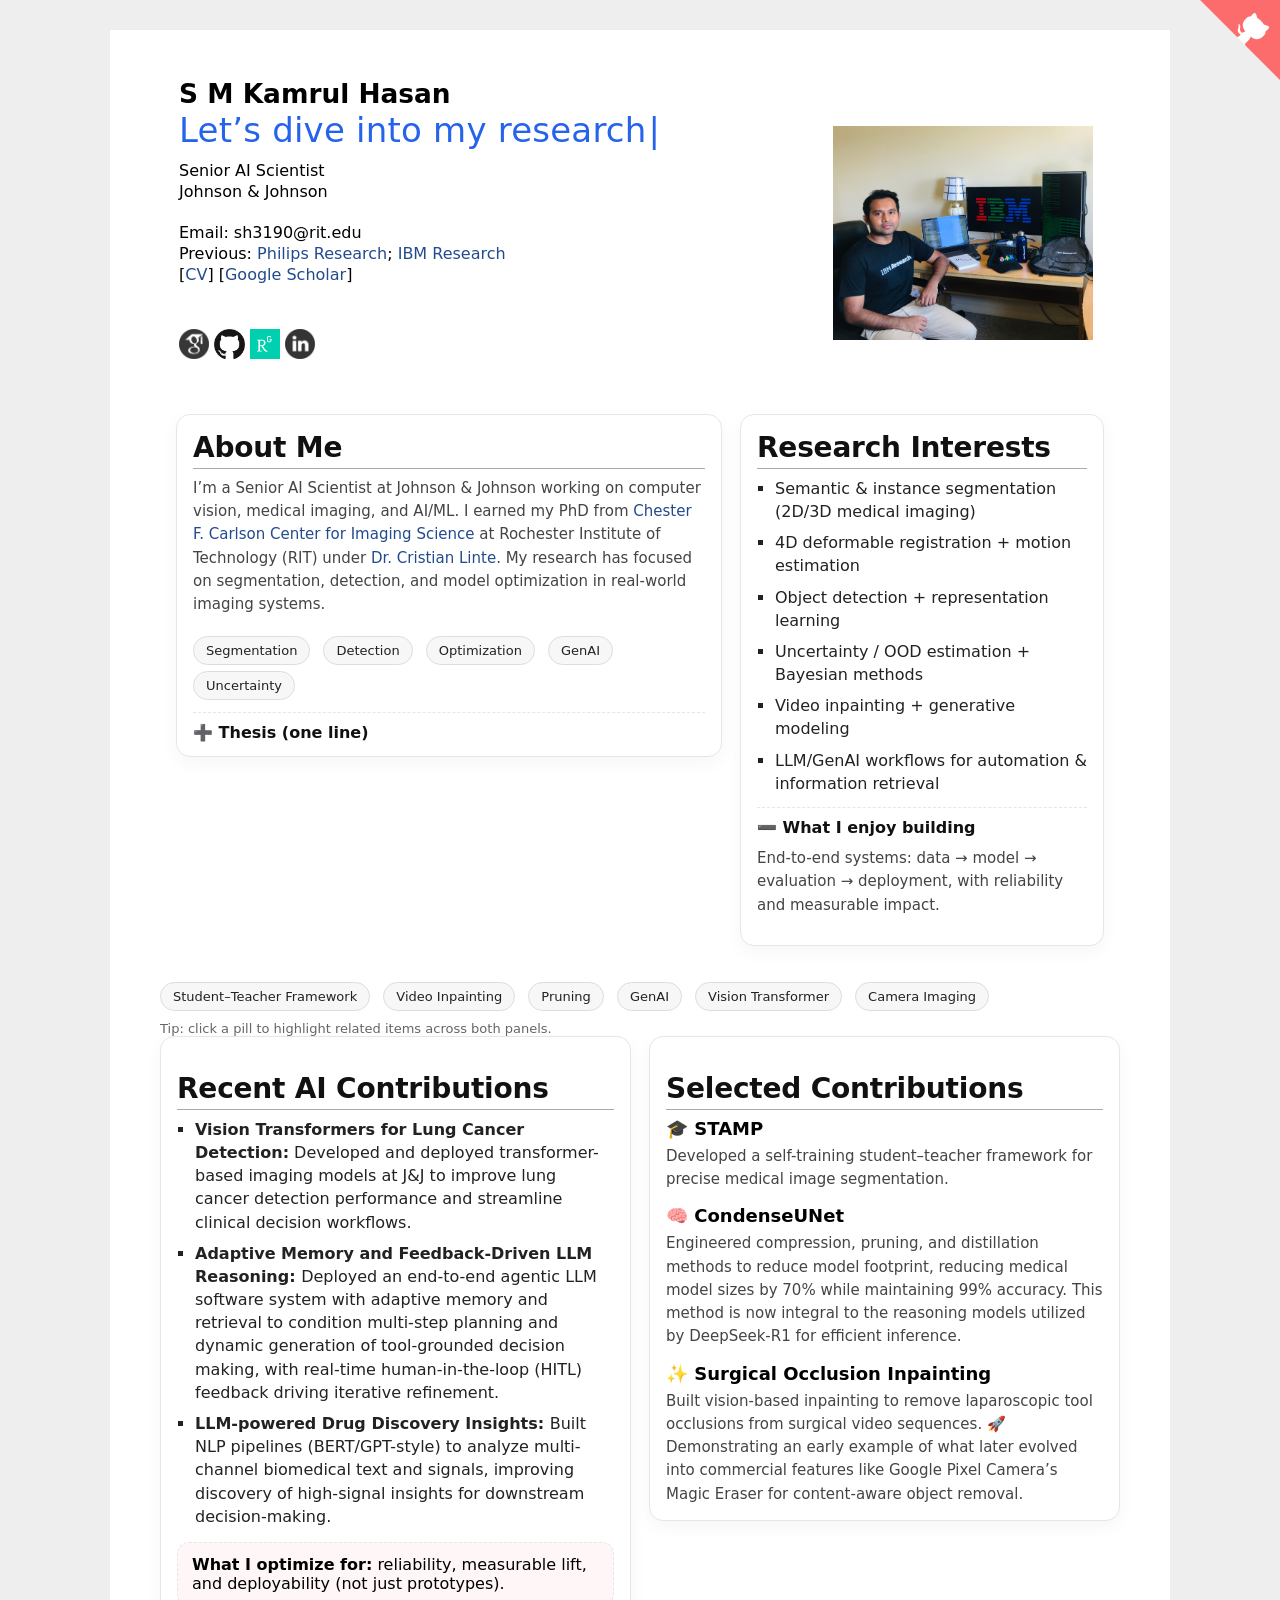
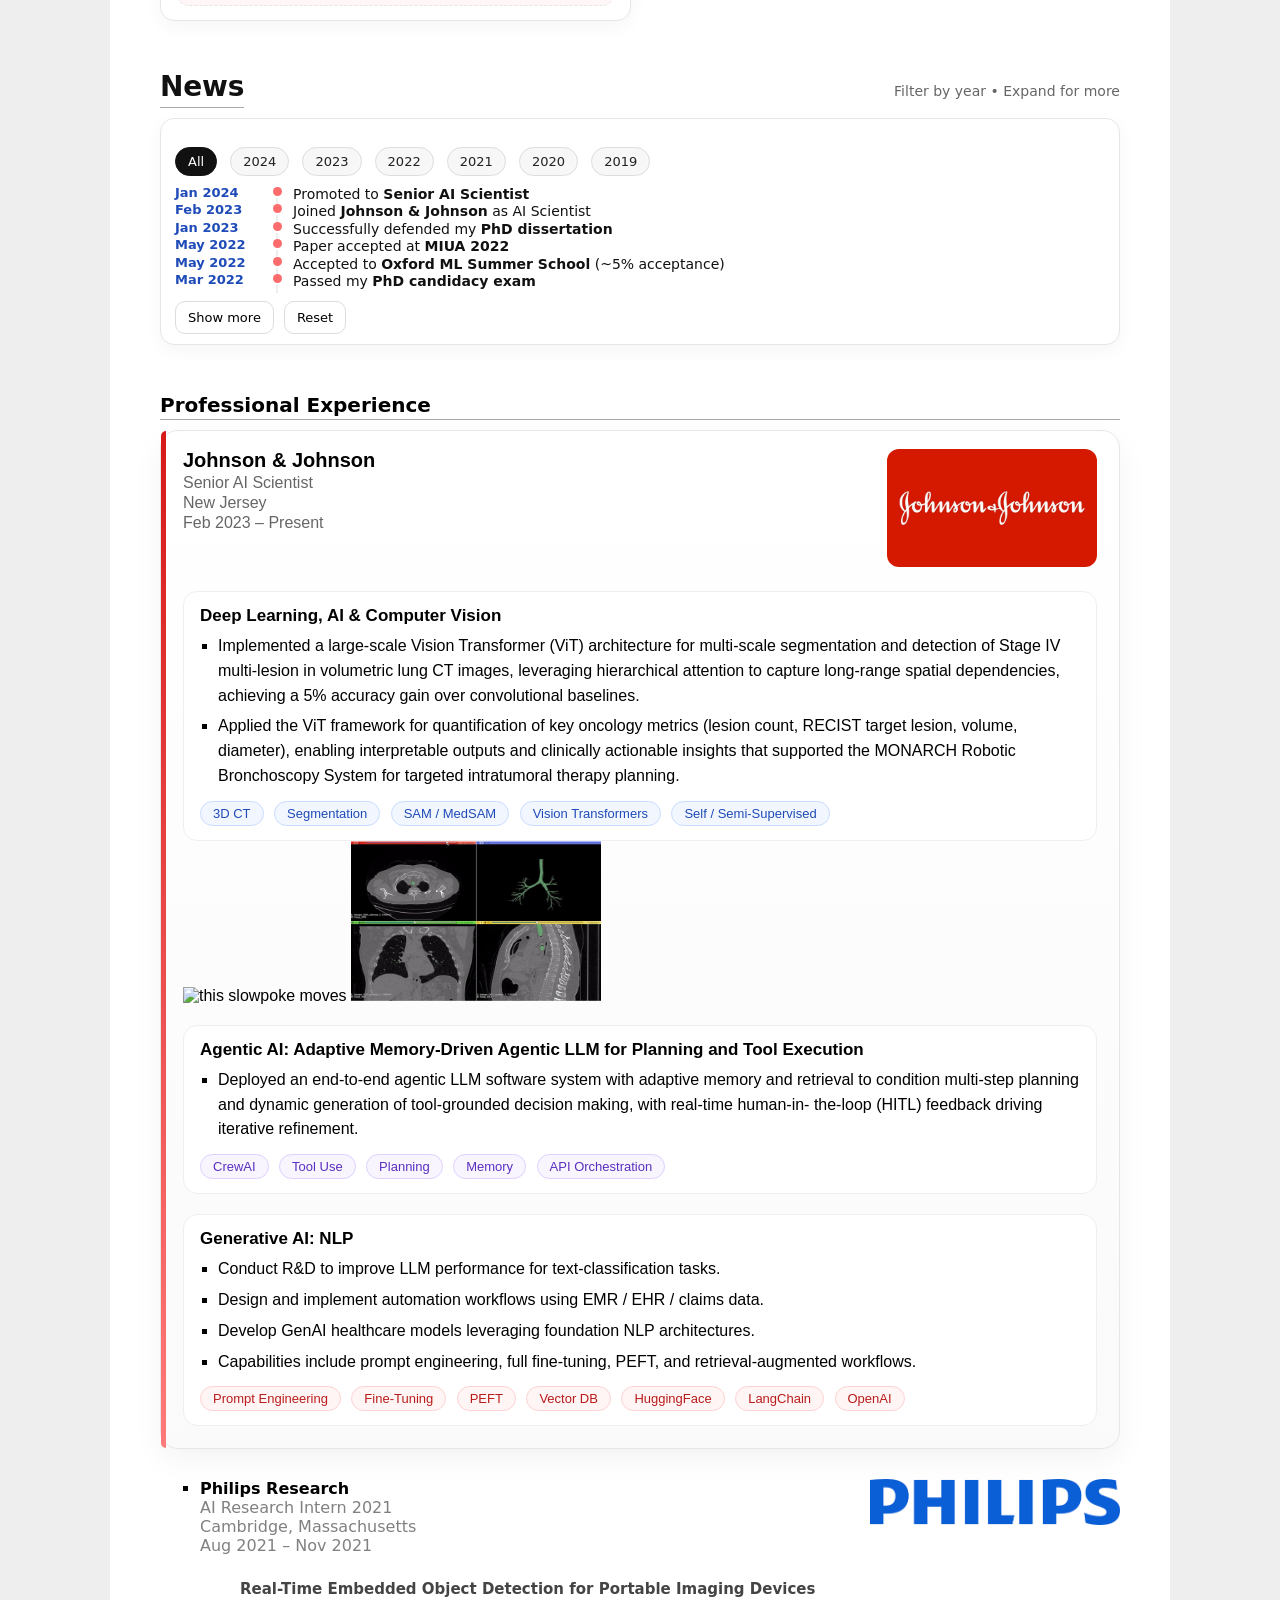
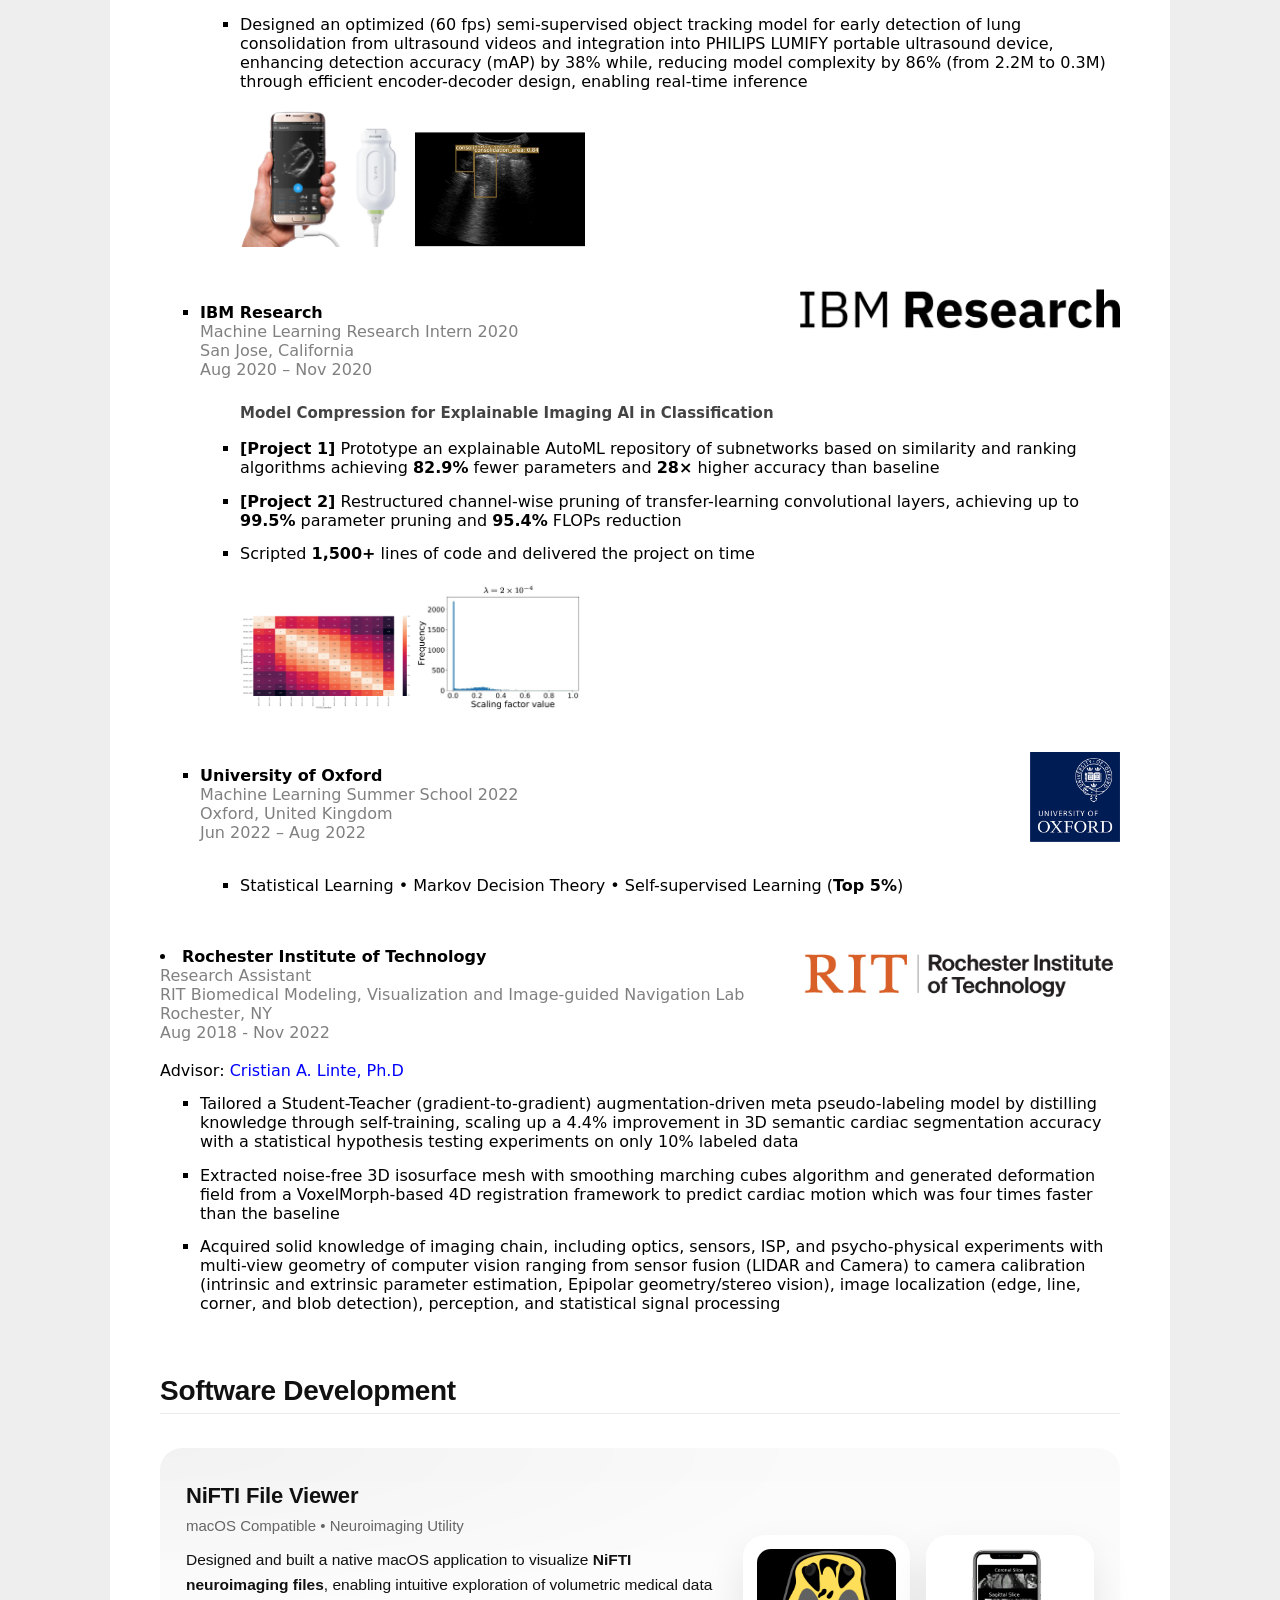
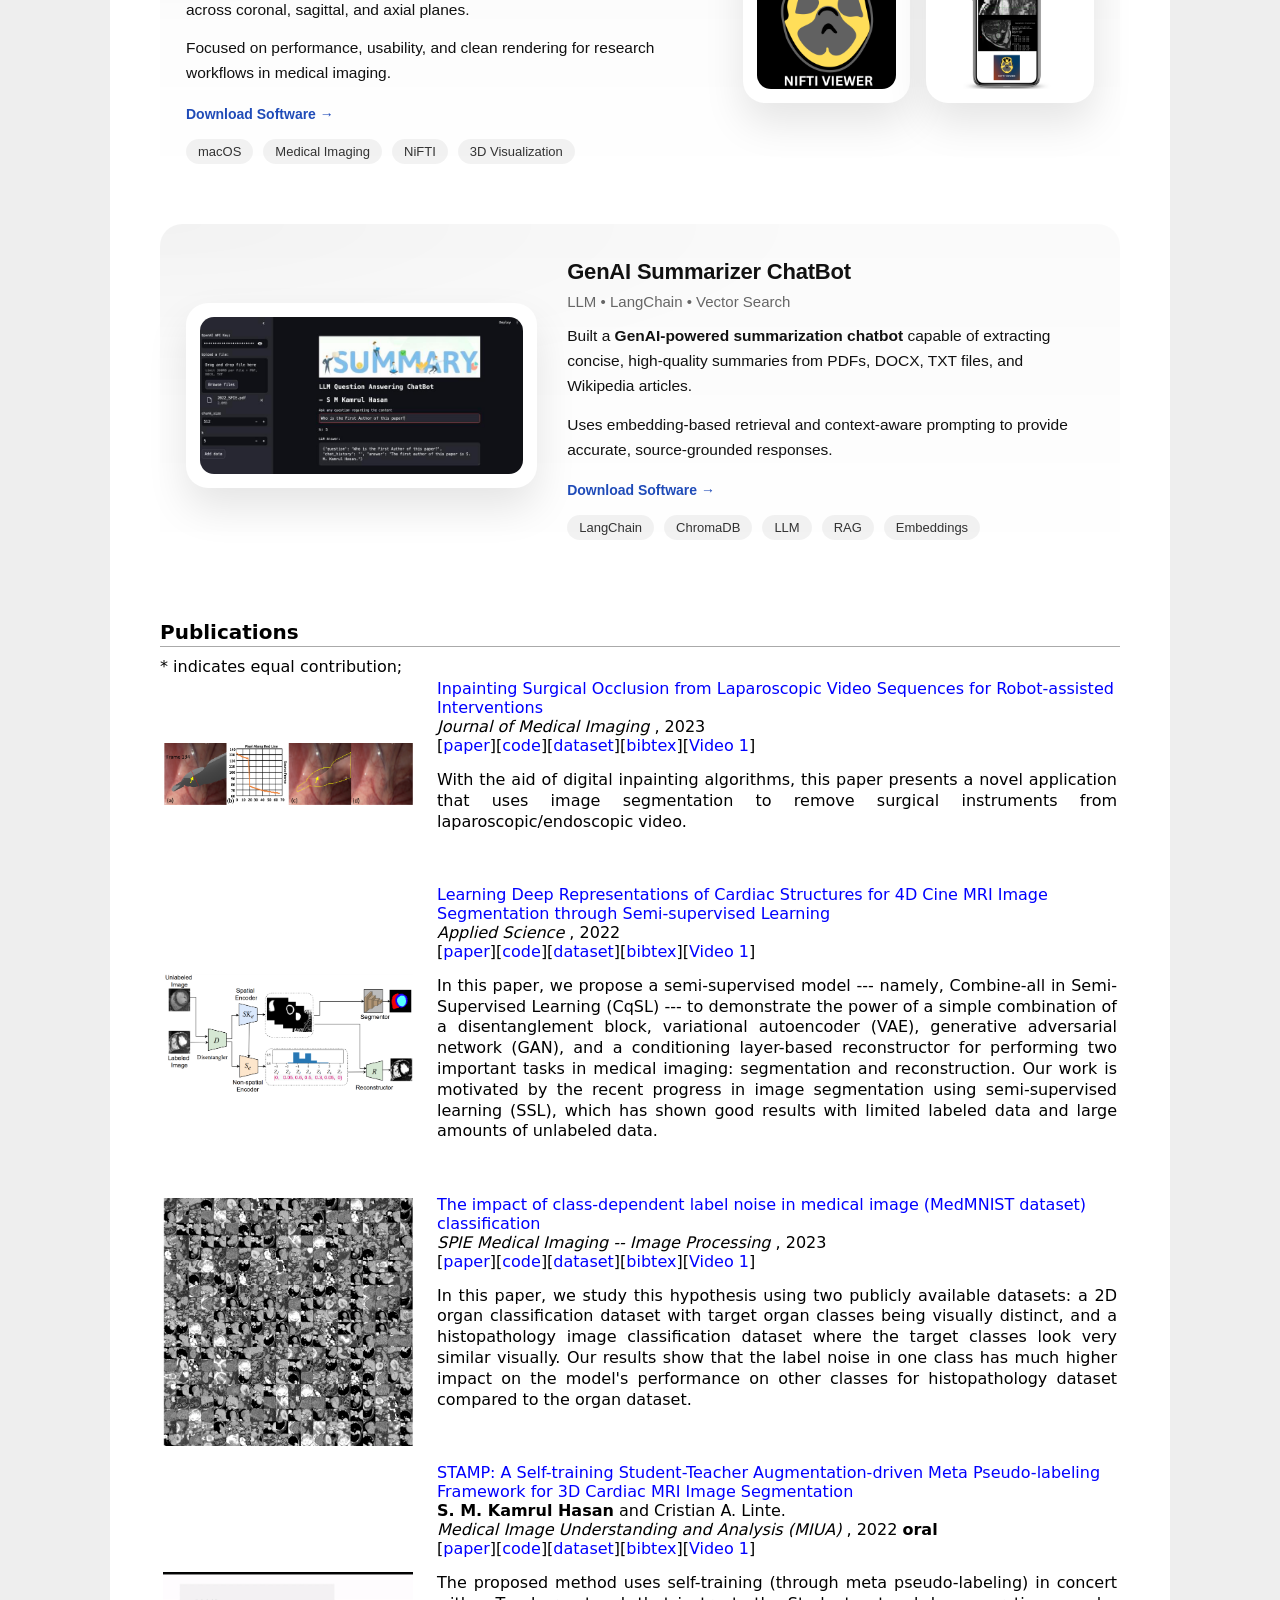
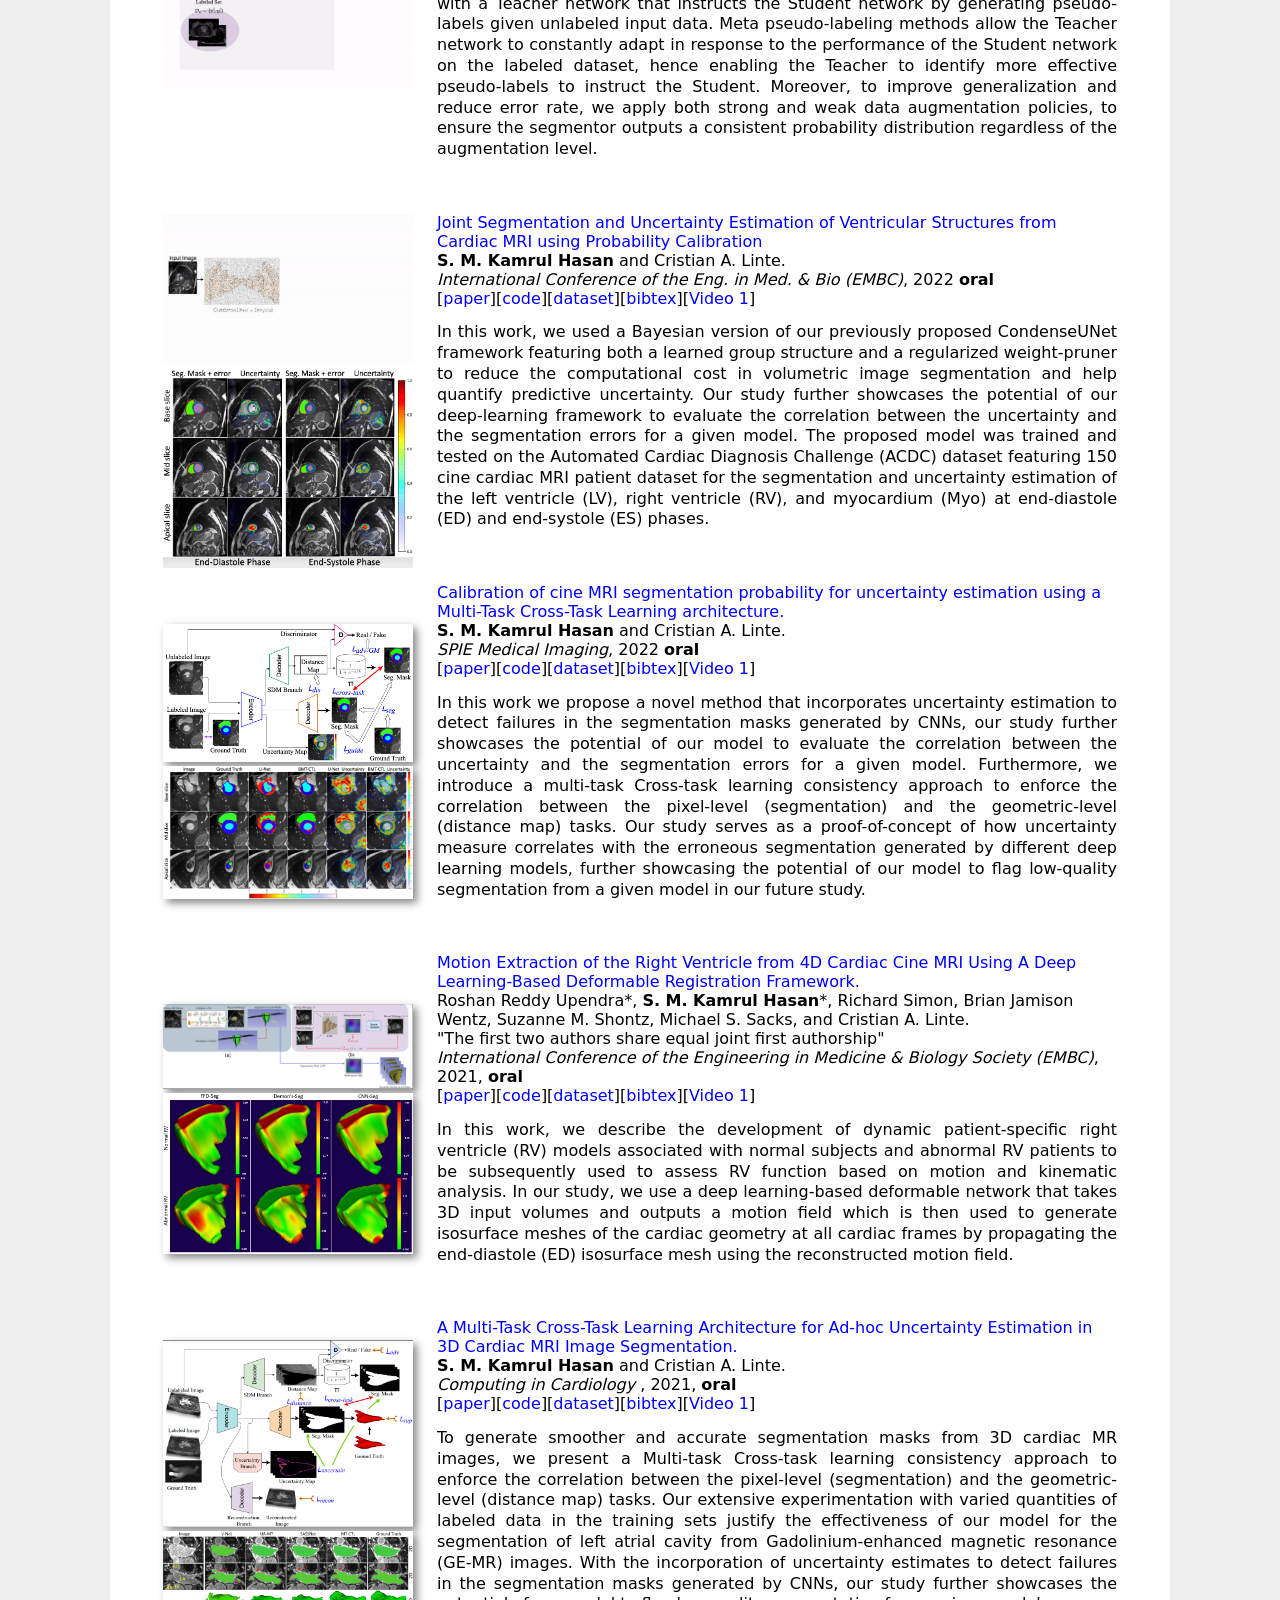
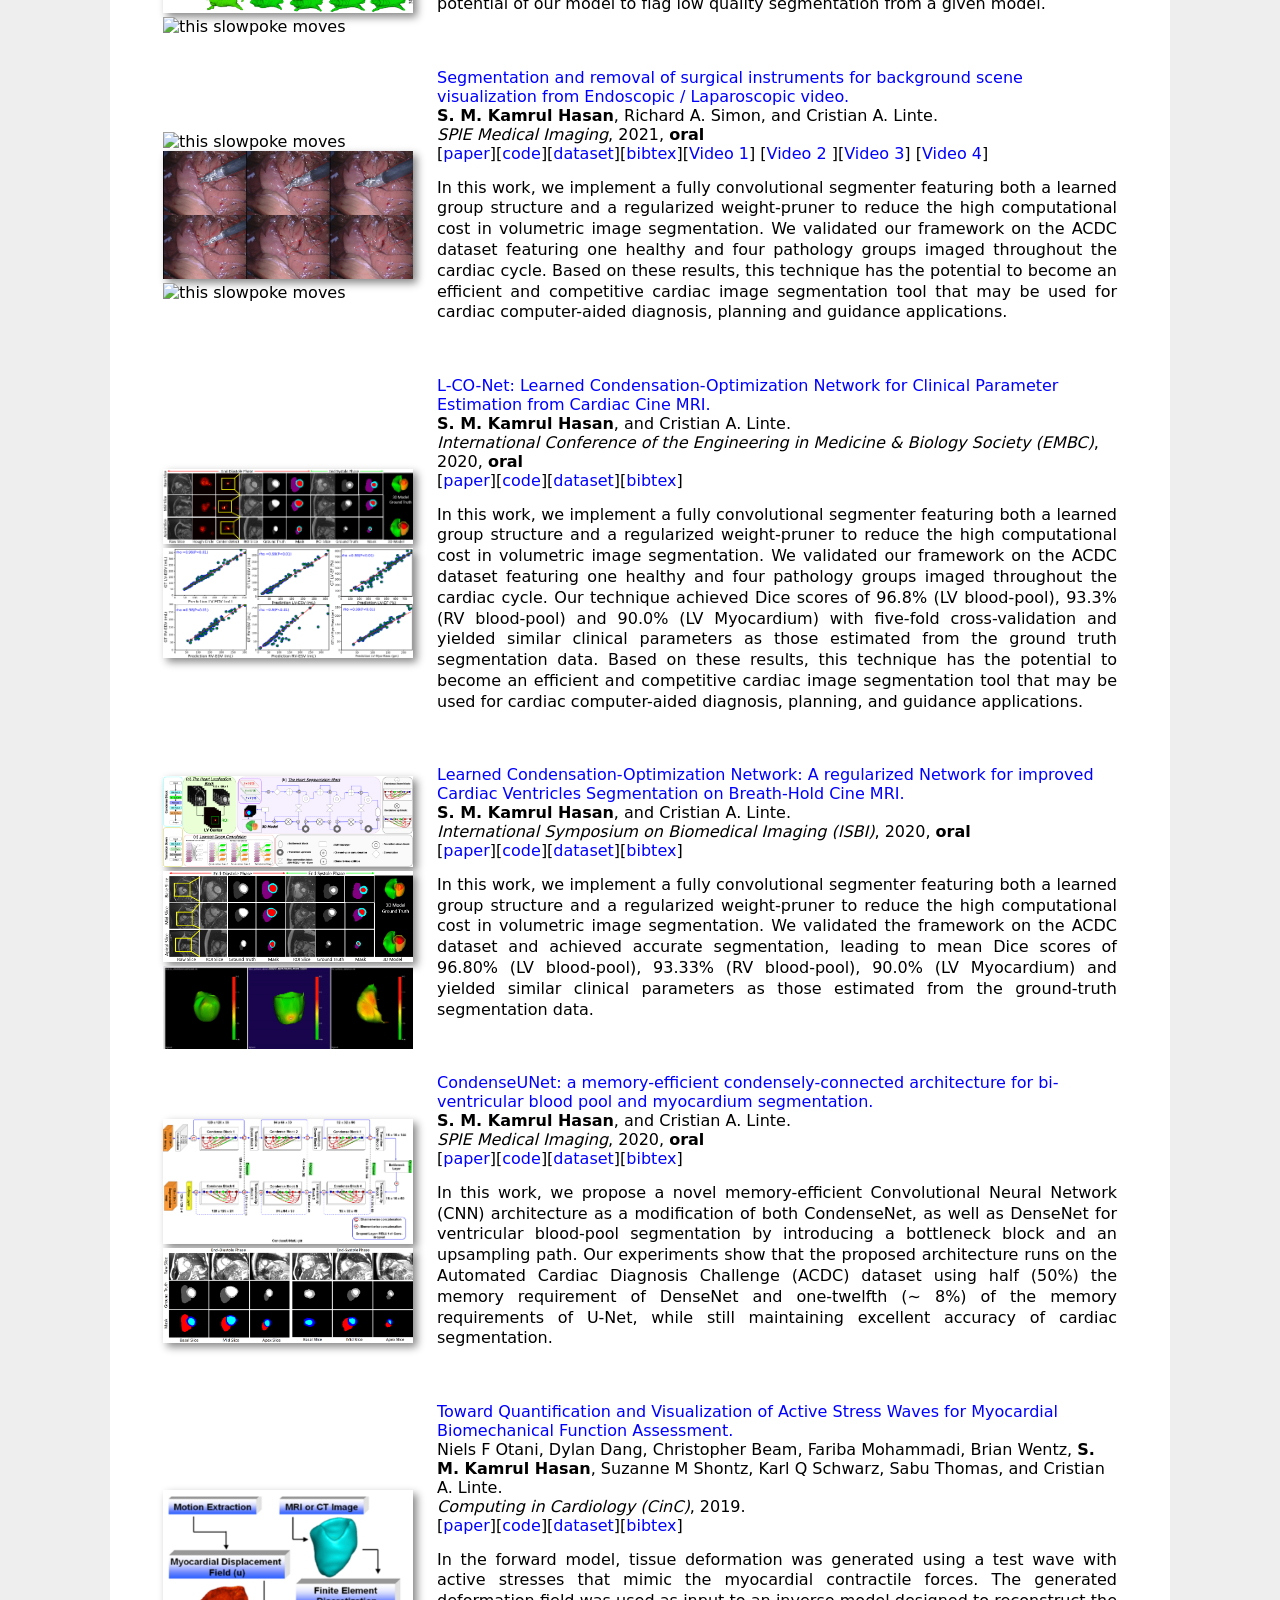
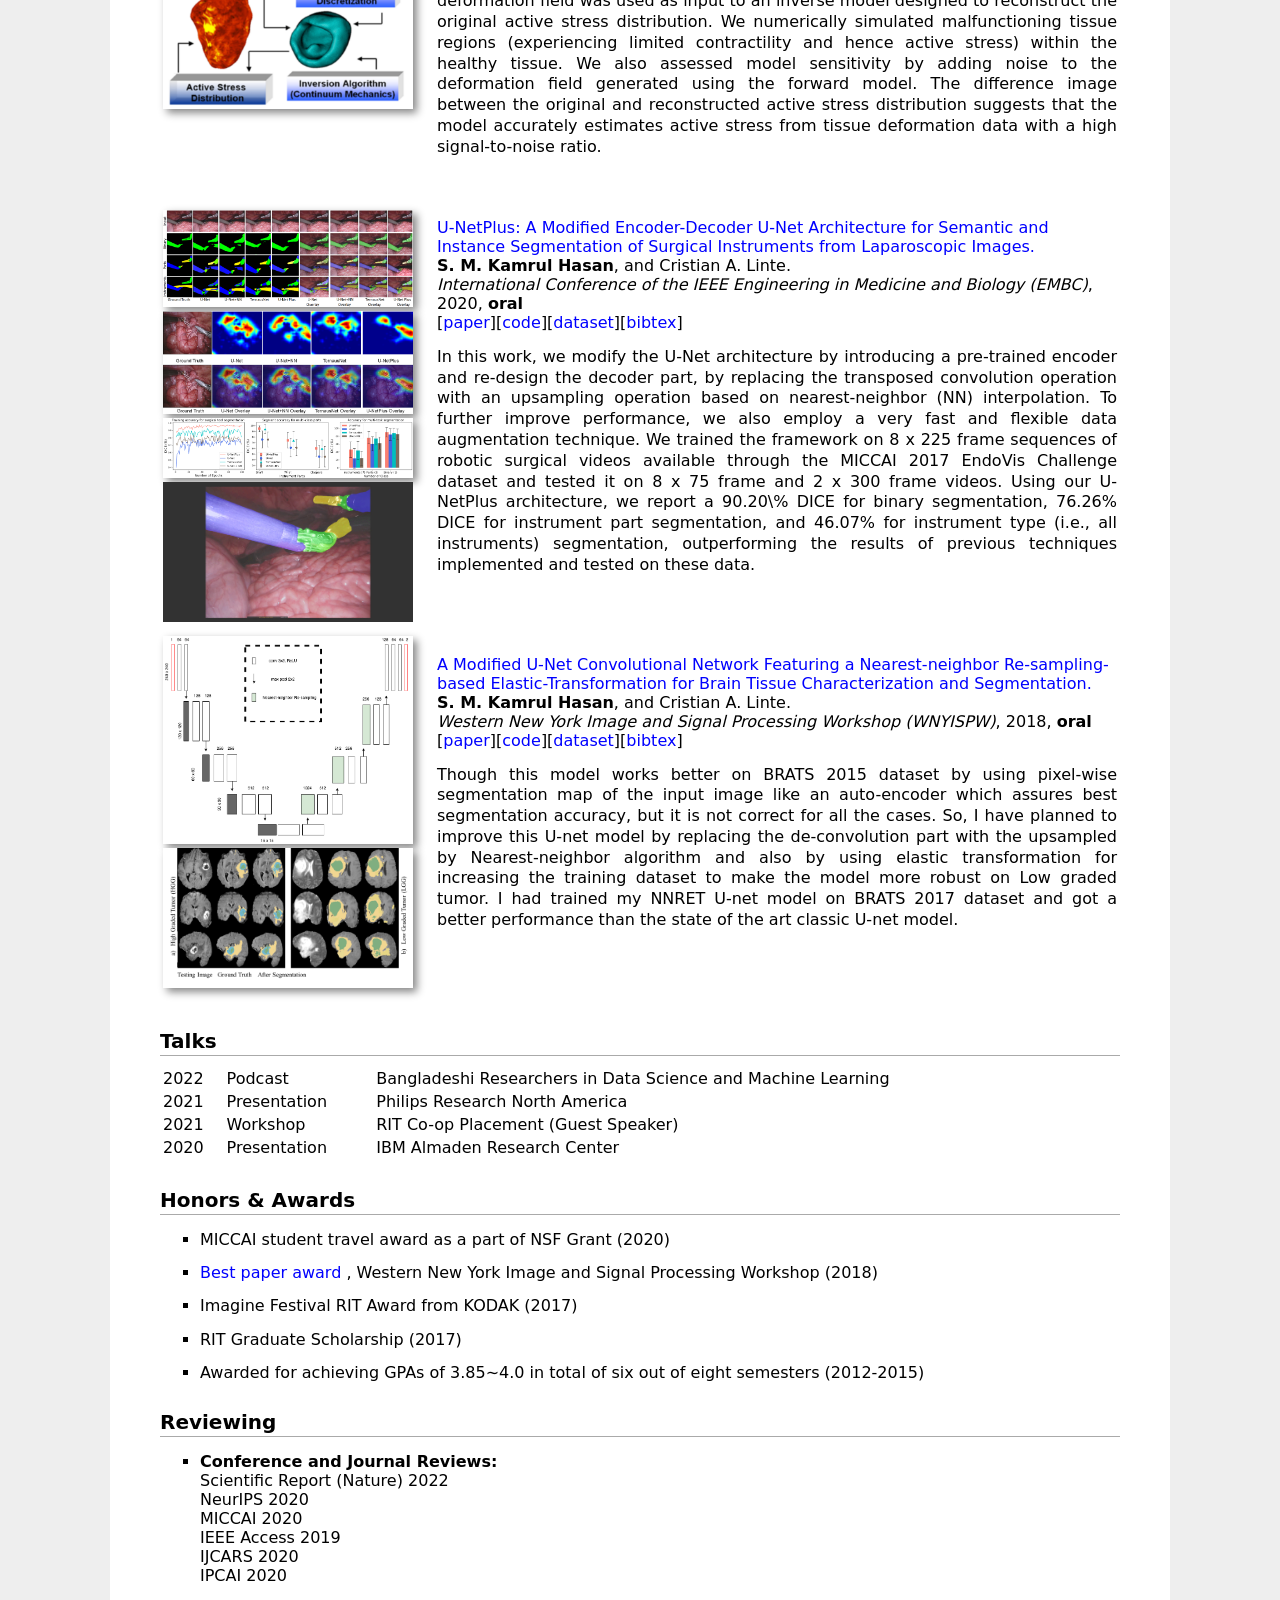
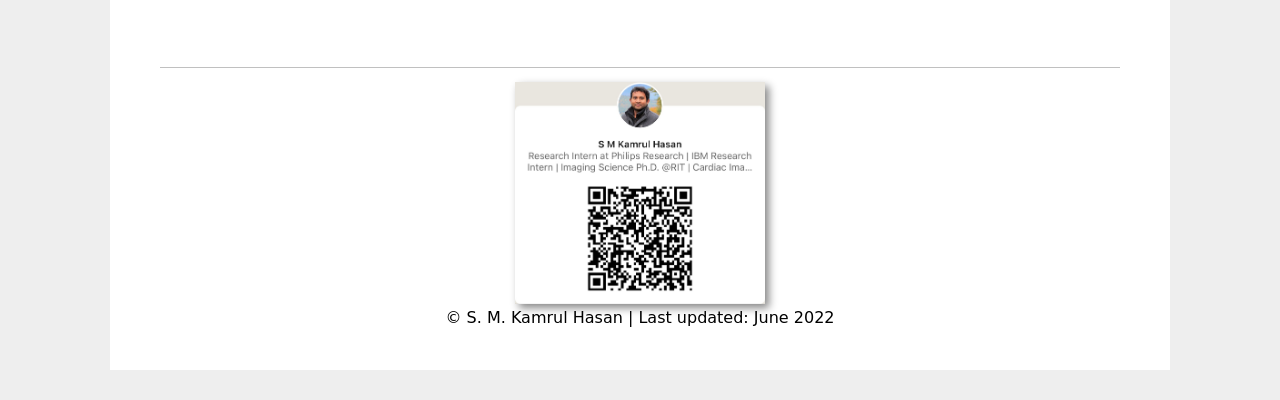
==== commit 5d0faf6c: "Update index.html" ====
--- a/index.html
+++ b/index.html
@@ -980,7 +980,6 @@
       <li>Deployed an end-to-end agentic LLM software system with adaptive memory and retrieval to condition
 multi-step planning and dynamic generation of tool-grounded decision making, with real-time human-in-
 the-loop (HITL) feedback driving iterative refinement.</li>
-    <img src="./indexpics/tools_agents.PNG" width="500" height="290" class="center">
     </ul>
     <div class="exp-tags">
       <span class="tag agent">CrewAI</span>
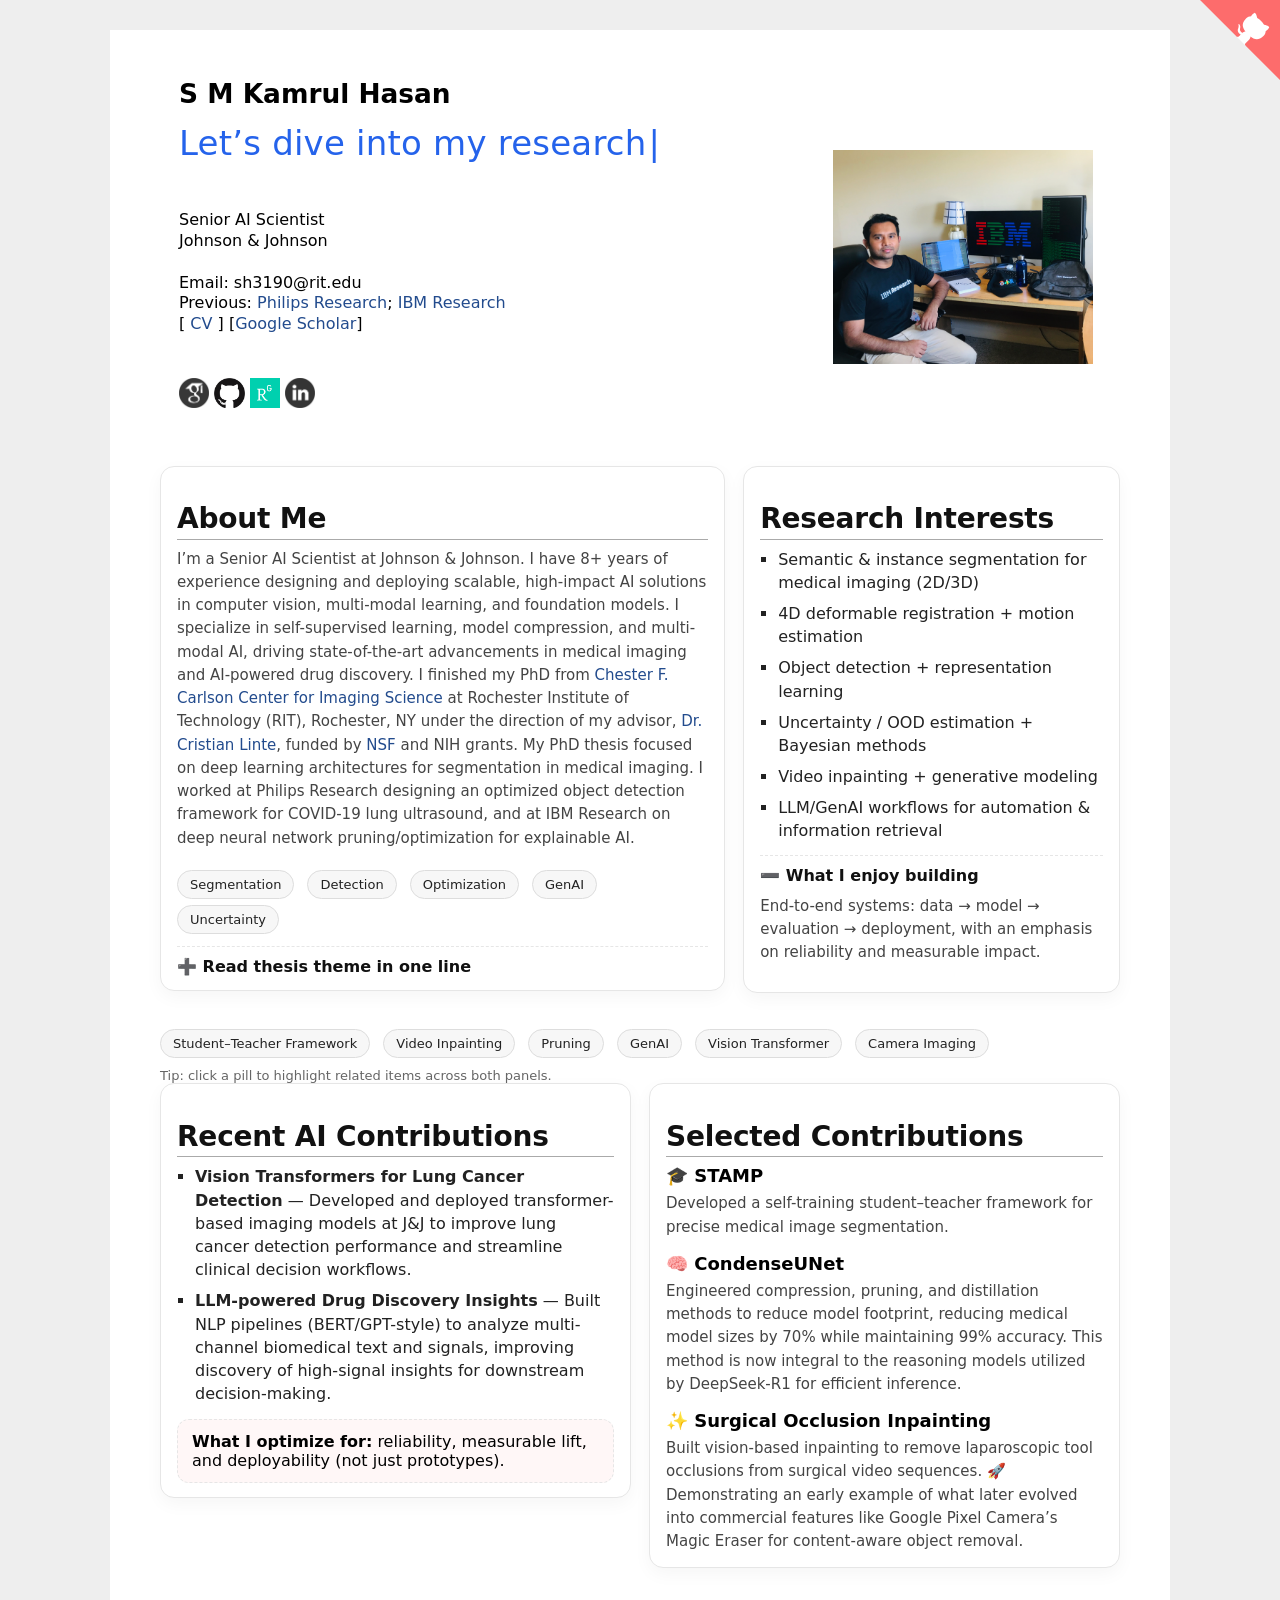
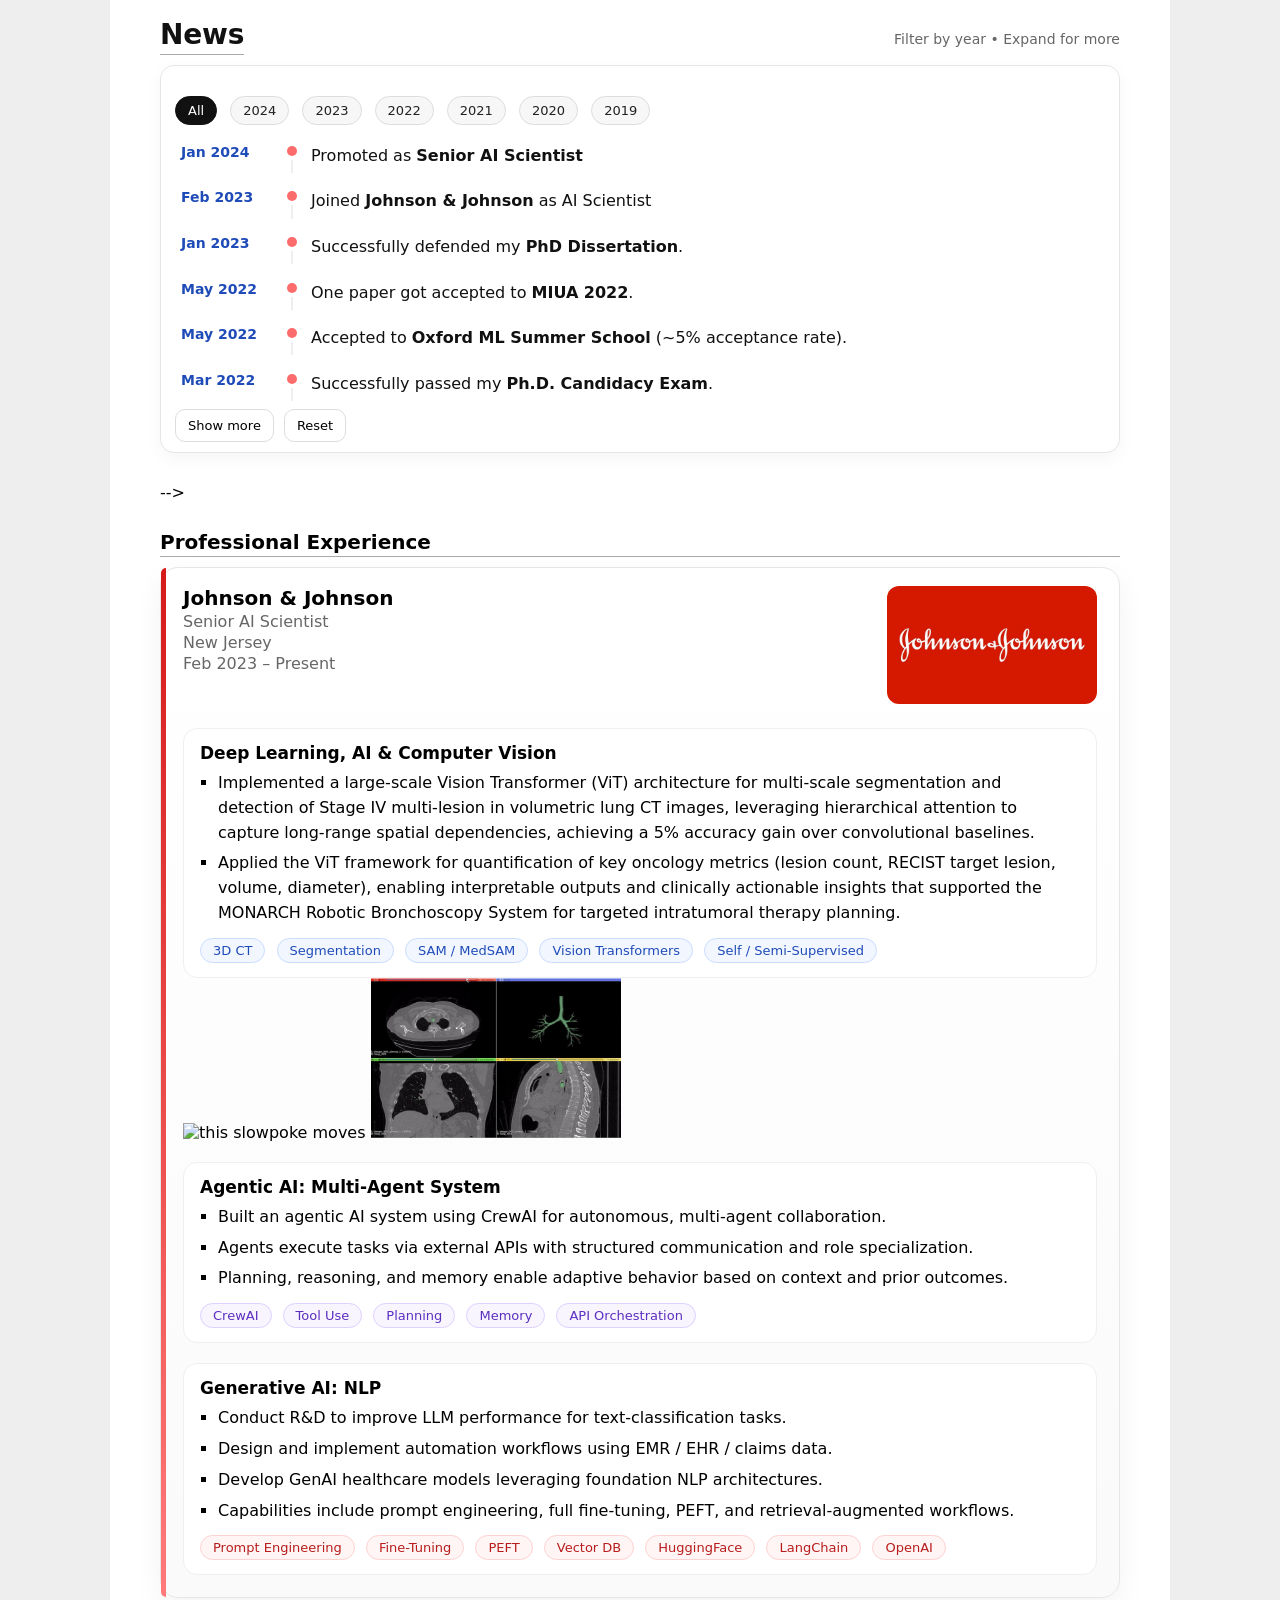
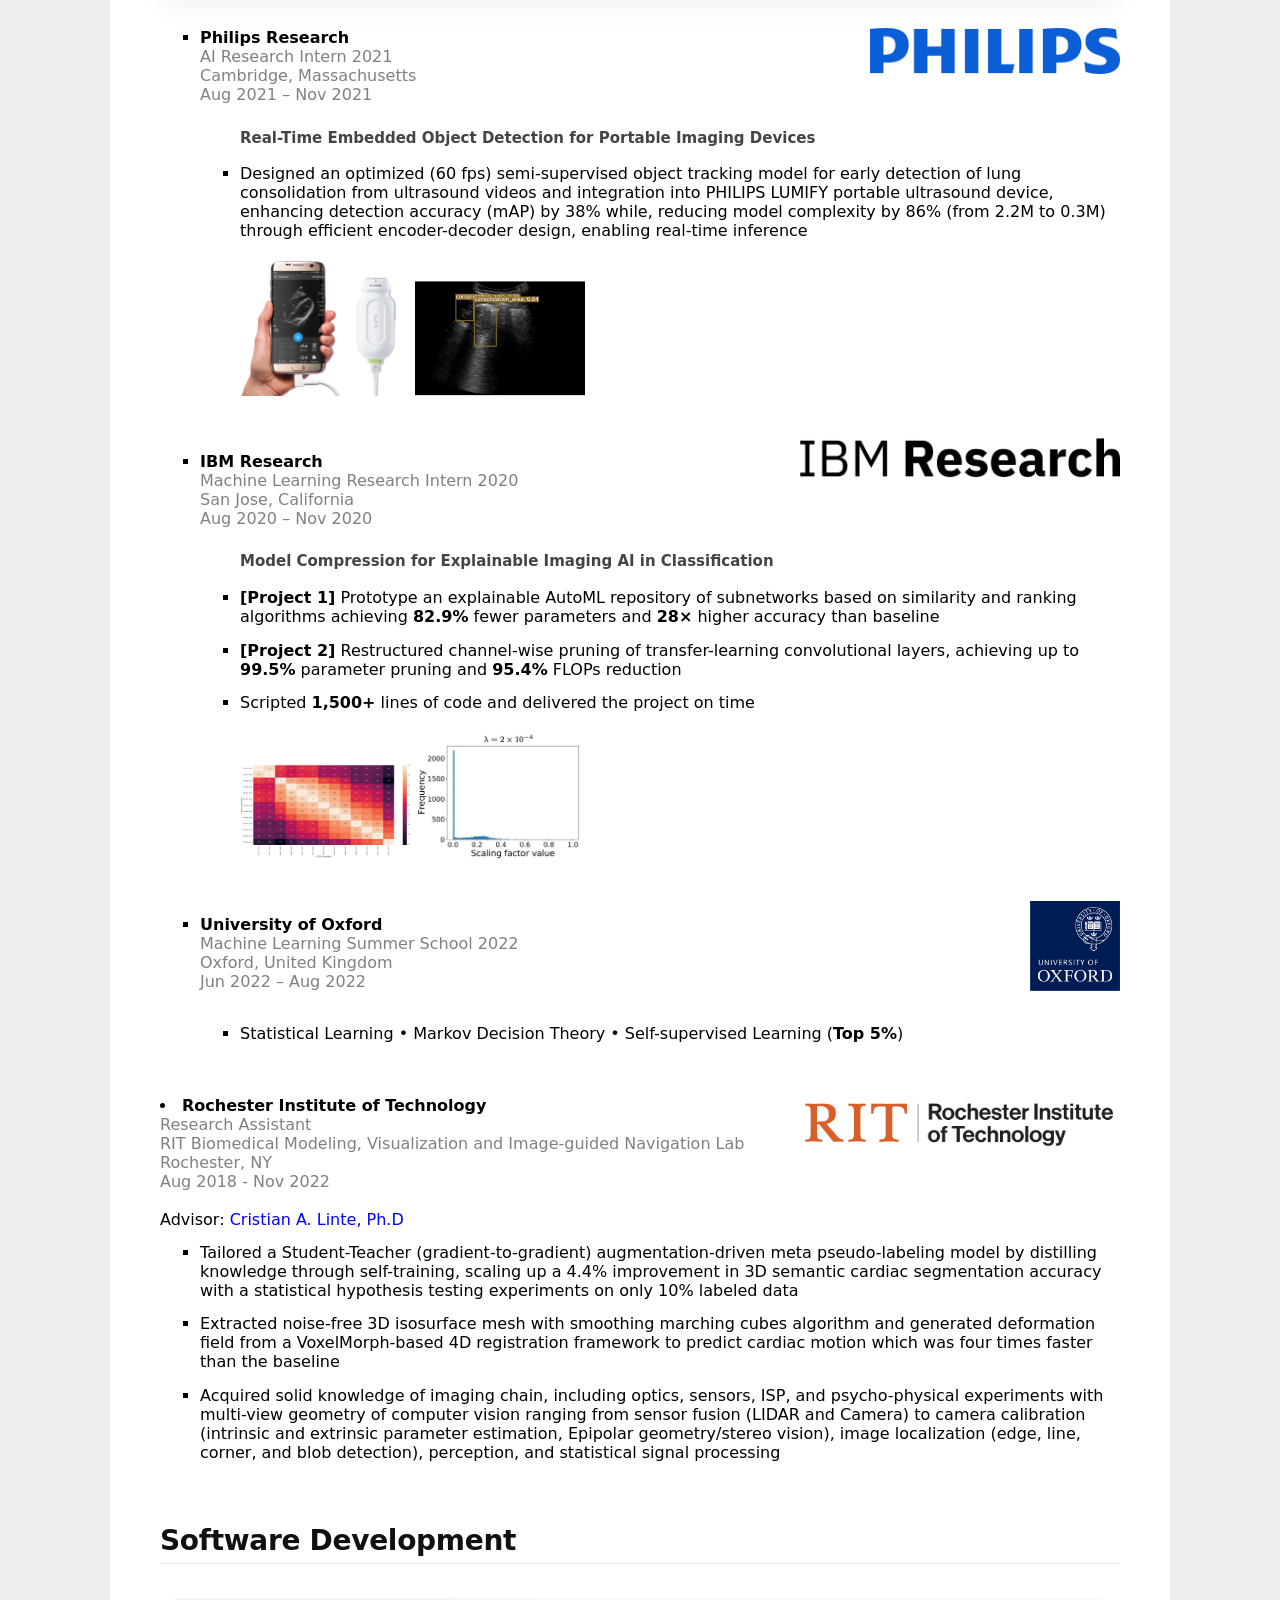
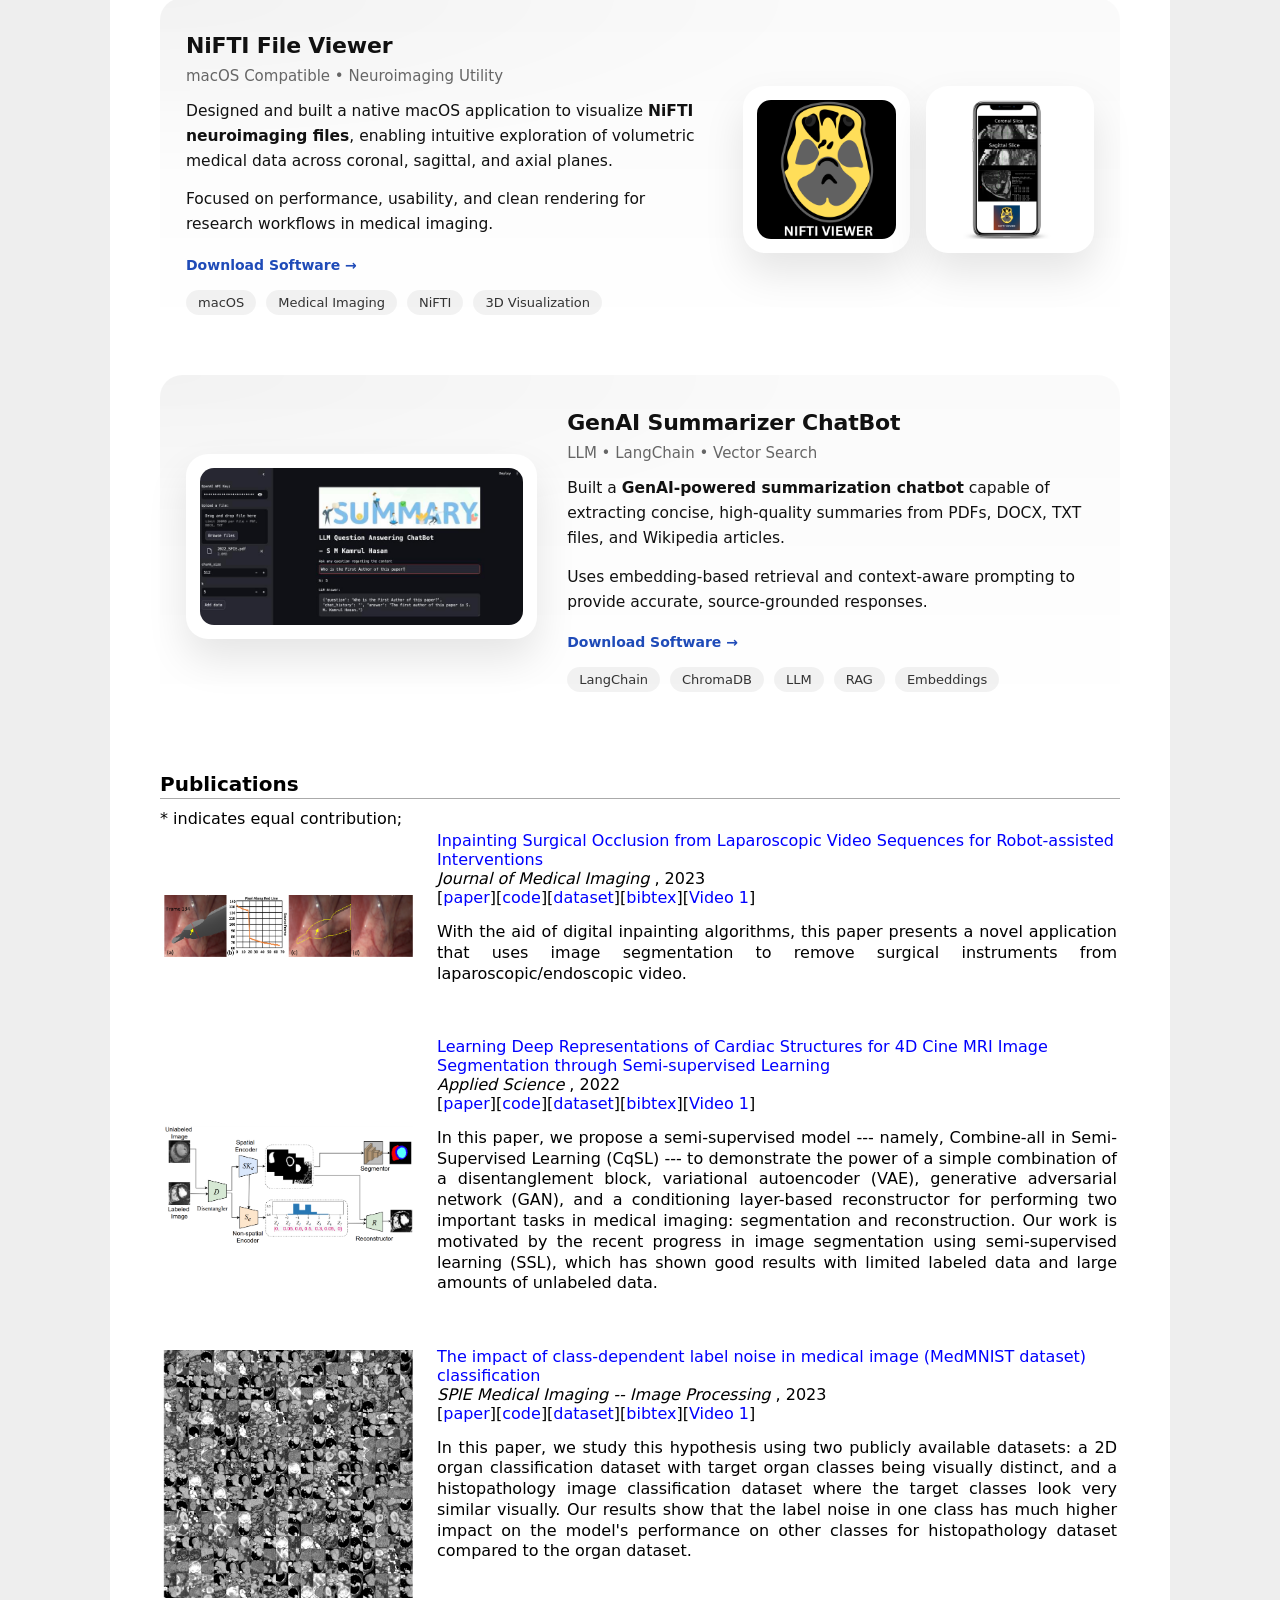
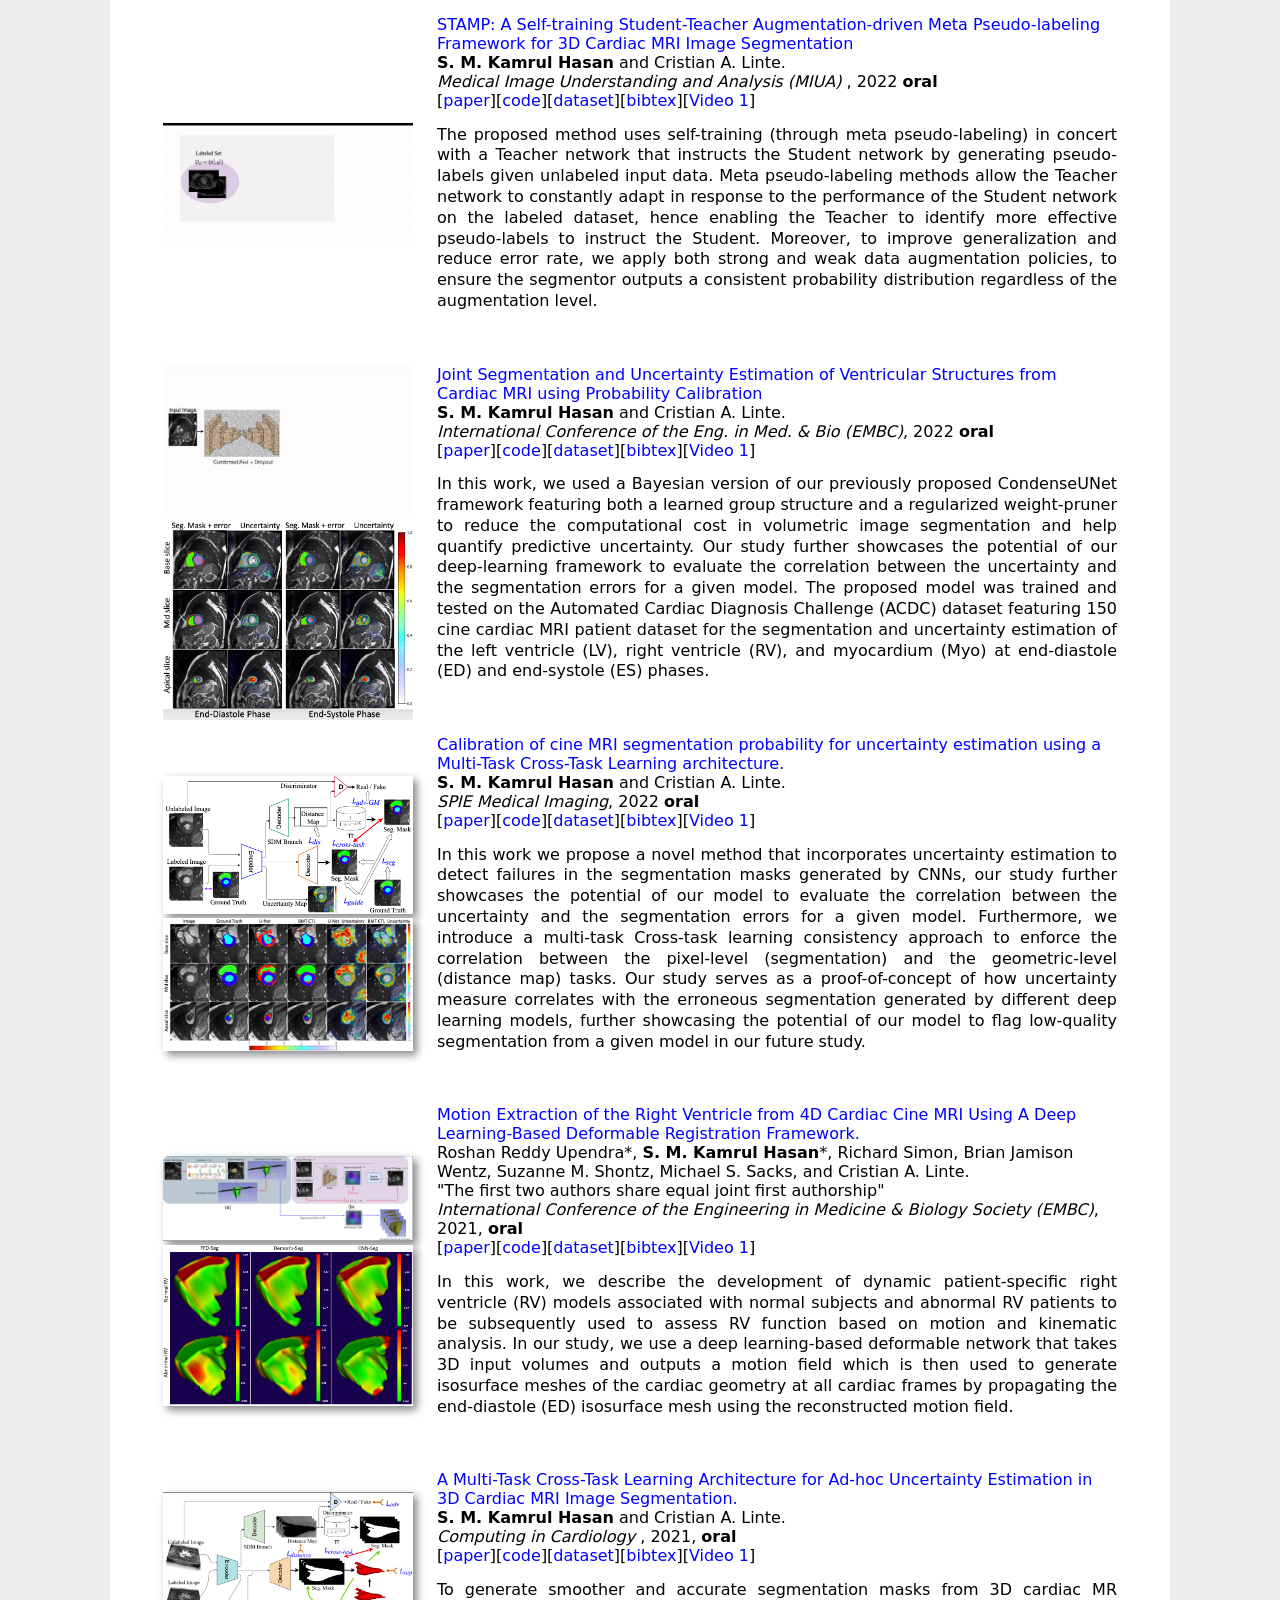
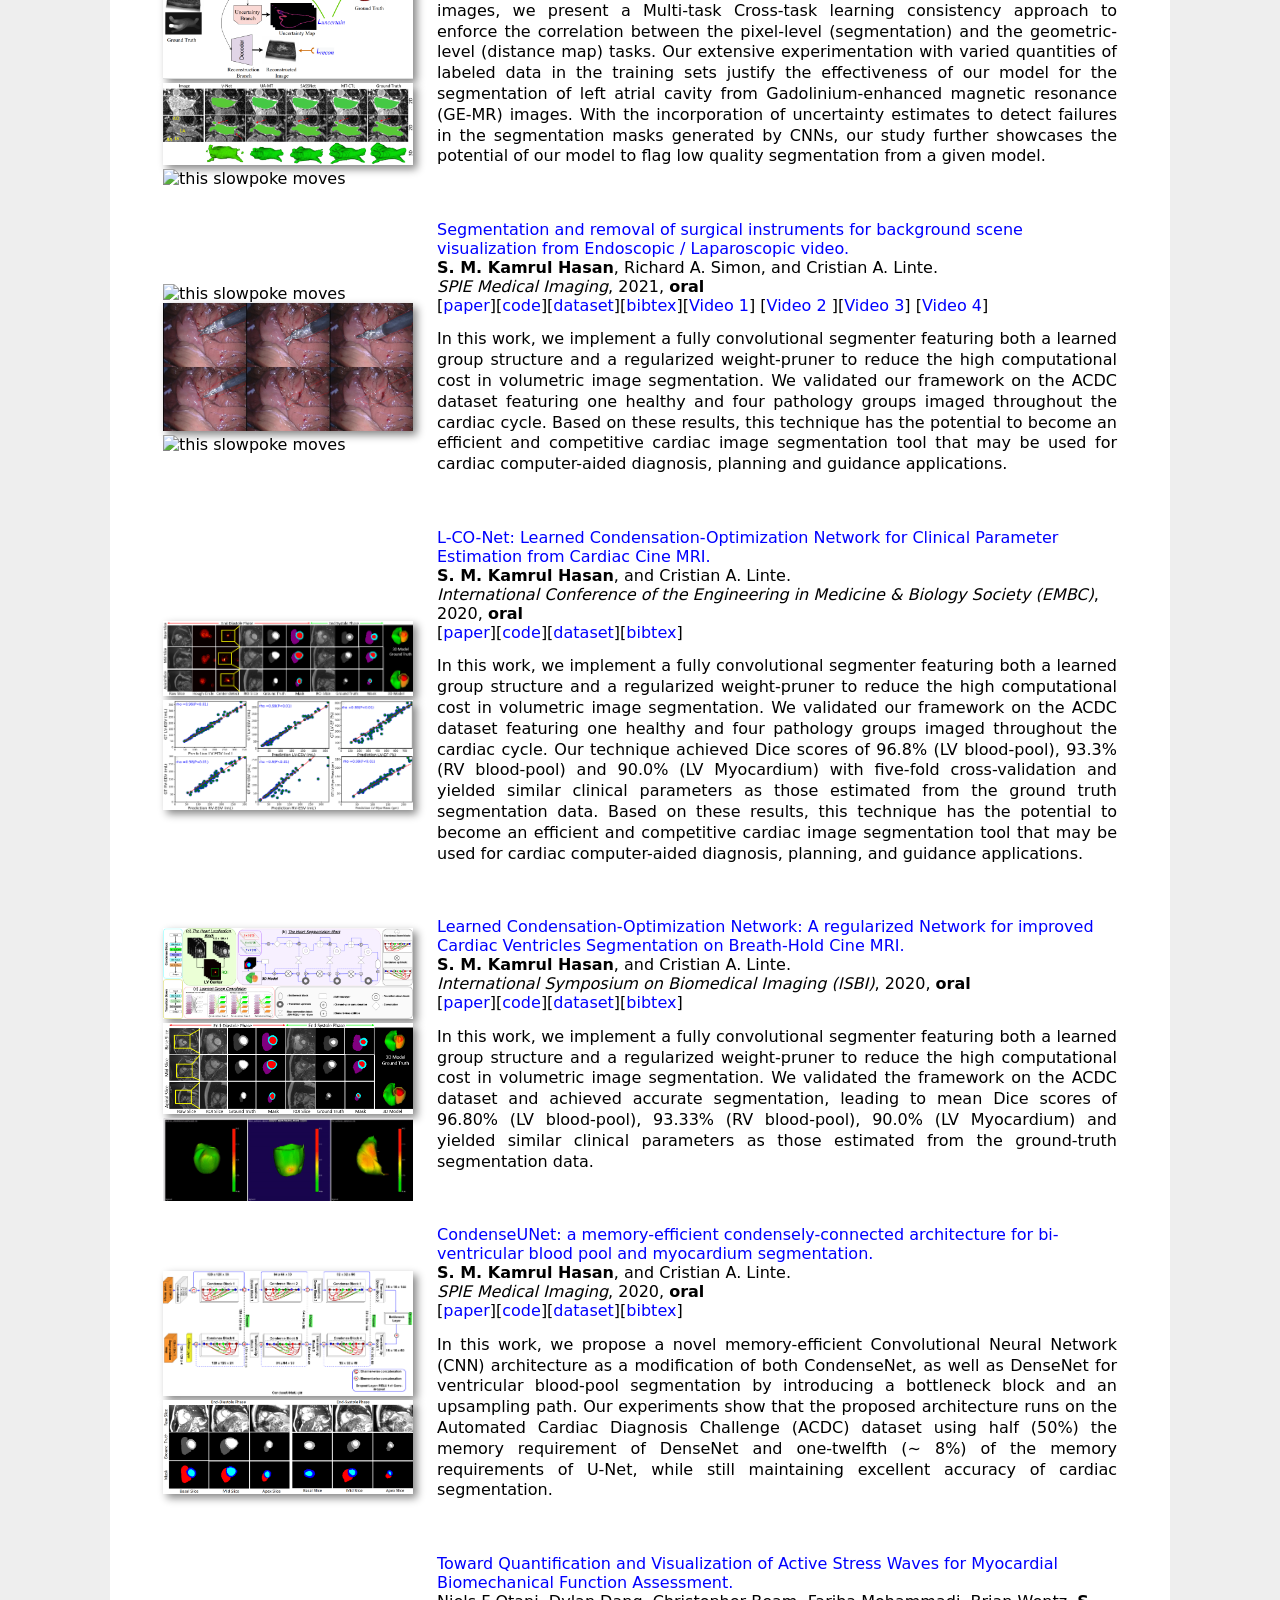
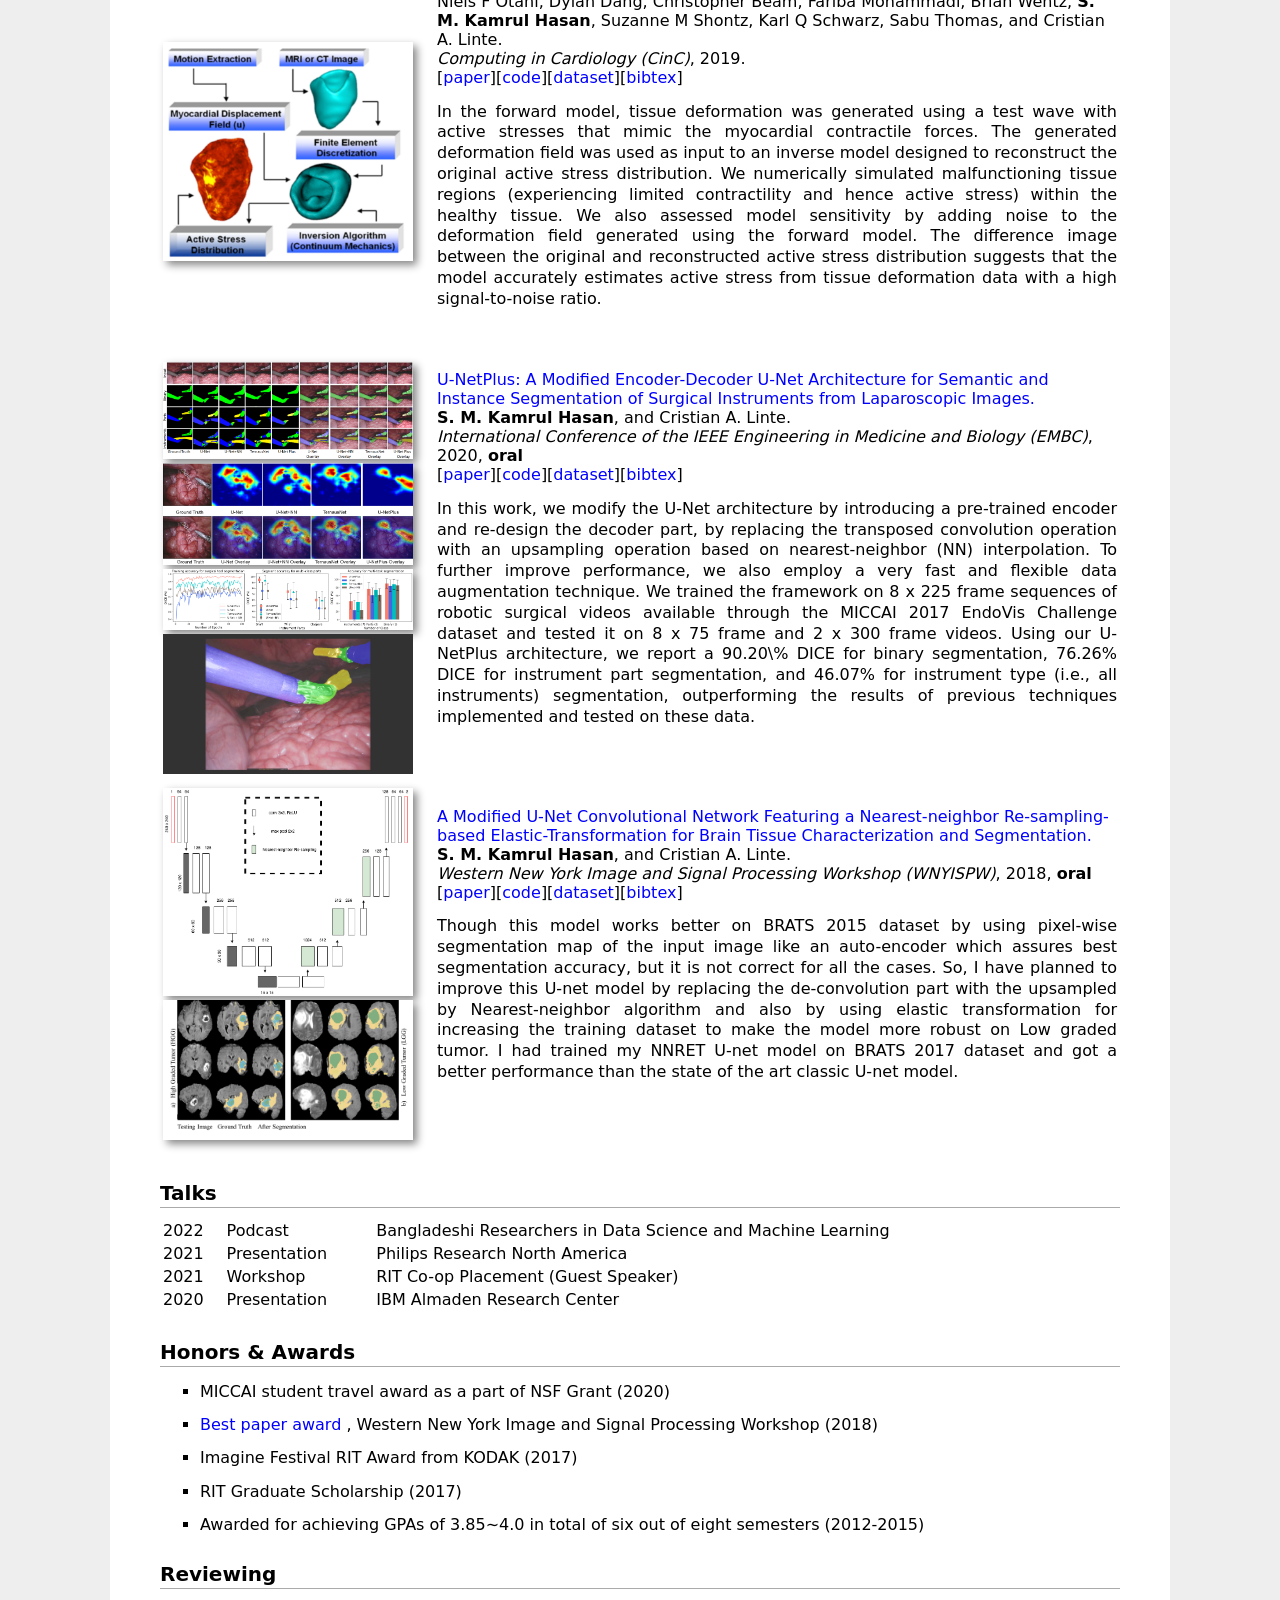
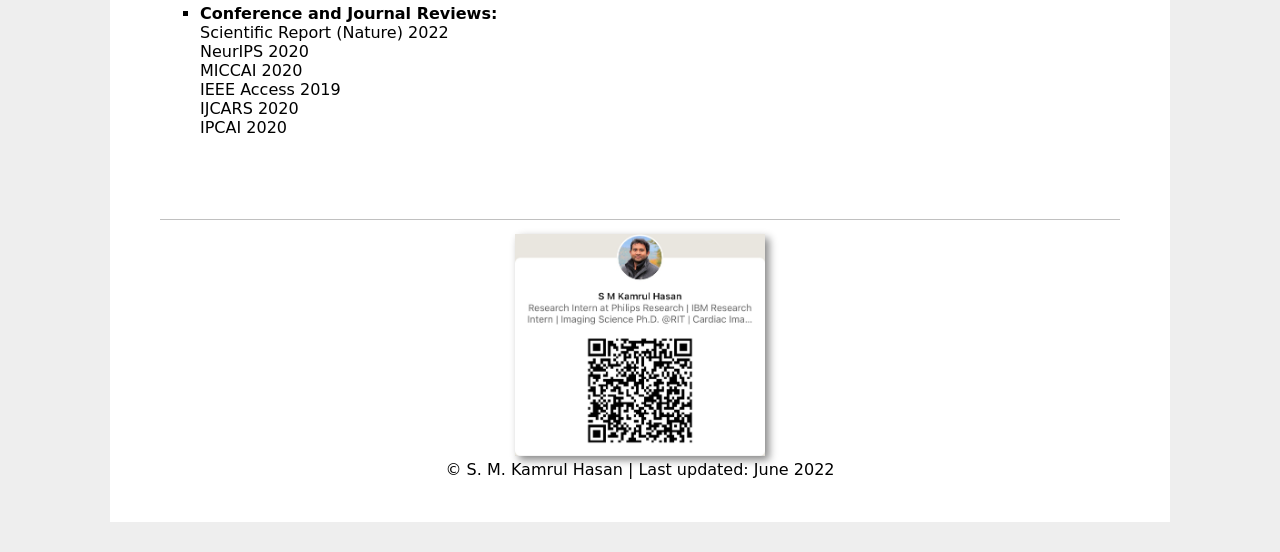
==== commit 60996c70: "Add files via upload" ====
--- a/index.html
+++ b/index.html
@@ -1,29 +1,155 @@
-<!doctype html>
-<html lang="en">
+<!DOCTYPE html PUBLIC "-//W3C//DTD XHTML 1.1//EN"
+  "http://www.w3.org/TR/xhtml11/DTD/xhtml11.dtd">
+<html xmlns="http://www.w3.org/1999/xhtml" xml:lang="en">
 <head>
-  <meta charset="utf-8">
-  <meta name="viewport" content="width=device-width, initial-scale=1">
-
-  <title>S M Kamrul Hasan – Senior AI Scientist at Johnson & Johnson</title>
-
-  <meta name="description" content="S M Kamrul Hasan is a Senior AI Scientist at Johnson & Johnson, working on computer vision, medical imaging, and AI/ML. PhD in Imaging Science (RIT).">
-  <link rel="canonical" href="https://smkamrulhasan.github.io/">
-  <link rel="icon" href="myIcon.ico">
-
-  <meta name="google-site-verification" content="X2QFrl-bPeg9AdlMt4VKT9v6MJUSTCf-SrY3CvKt4Zs">
-
-  <!-- Social preview -->
-  <meta property="og:title" content="S M Kamrul Hasan – Senior AI Scientist at Johnson & Johnson">
-  <meta property="og:description" content="Computer vision, medical imaging, and AI/ML. PhD in Imaging Science (RIT).">
-  <meta property="og:url" content="https://smkamrulhasan.github.io/">
-  <meta property="og:type" content="website">
+<link rel="shortcut icon" href="myIcon.ico">
+<meta http-equiv="Content-Type" content="text/html;charset=utf-8" />
+
+<meta name="keywords" content="S. M. Kamrul Hasan, S. M. Kamrul Hasan, Center for Imaging Science, RIT"> 
+<meta name="description" content="S. M. Kamrul Hasan&#39;s home page">
+<meta name="google-site-verification" content="X2QFrl-bPeg9AdlMt4VKT9v6MJUSTCf-SrY3CvKt4Zs" />
+<link rel="stylesheet" href="jemdoc.css" type="text/css">
+
+<style type="text/css">
+  .typing-container{
+    font-size: 34px;
+    font-weight: 500;
+    color: #2563eb;
+    margin-bottom: 14px;
+  }
+
+  .cursor{
+    animation: blink 1s infinite;
+  }
+
+  @keyframes blink{
+    0%,50%,100%{opacity:1;}
+    25%,75%{opacity:0;}
+  }
+</style>	
+<head>
+
+
+  <link rel="stylesheet" href="https://fonts.googleapis.com/css2?family=Inter:wght@400;500;600&display=swap">
+
+  <!-- <style>
+    body { font-family: Inter, "Segoe UI", Arial, sans-serif; }
+  </style> -->
+
+<style type="text/css">
+  body,
+  table,
+  td,
+  p,
+  li,
+  h1,
+  h2,
+  h3,
+  h4,
+  h5,
+  h6,
+  a,
+  div,
+  span {
+    font-family: system-ui, -apple-system, BlinkMacSystemFont, "SF Pro Text",
+                 "SF Pro Display", sans-serif !important;
+  }
+</style>
+
+
+	
+</head>
+
+
+<title>S M Kamrul Hasan&#39;s Homepage</title>
+<!-- Google Analytics -->
+<script>
+(function(i,s,o,g,r,a,m){i['GoogleAnalyticsObject']=r;i[r]=i[r]||function(){
+(i[r].q=i[r].q||[]).push(arguments)},i[r].l=1*new Date();a=s.createElement(o),
+m=s.getElementsByTagName(o)[0];a.async=1;a.src=g;m.parentNode.insertBefore(a,m)
+})(window,document,'script','https://www.google-analytics.com/analytics.js','ga');
+
+ga('create', 'UA-159069803-1', 'auto');
+ga('send', 'pageview');
+</script>
+<!-- End Google Analytics -->
+<!--
+<script>
+  (function(i,s,o,g,r,a,m){i['GoogleAnalyticsObject']=r;i[r]=i[r]||function(){
+  (i[r].q=i[r].q||[]).push(arguments)},i[r].l=1*new Date();a=s.createElement(o),
+  m=s.getElementsByTagName(o)[0];a.async=1;a.src=g;m.parentNode.insertBefore(a,m)
+  })(window,document,'script','https://www.google-analytics.com/analytics.js','ga');
+
+  ga('create', 'UA-87320911-1', 'auto');
+  ga('send', 'pageview');
+
+</script>
+-->
+</head>
+<body>
+<div id="layout-content" style="margin-top:25px">
+ <a href="https://github.com/SMKamrulHasan" class="github-corner"><svg width="80" height="80" viewBox="0 0 250 250" style="fill:#FD6C6C; color:#fff; position: absolute; top: 0; border: 0; right: 0;"><path d="M0,0 L115,115 L130,115 L142,142 L250,250 L250,0 Z"></path><path d="M128.3,109.0 C113.8,99.7 119.0,89.6 119.0,89.6 C122.0,82.7 120.5,78.6 120.5,78.6 C119.2,72.0 123.4,76.3 123.4,76.3 C127.3,80.9 125.5,87.3 125.5,87.3 C122.9,97.6 130.6,101.9 134.4,103.2" fill="currentColor" style="transform-origin: 130px 106px;" class="octo-arm"></path><path d="M115.0,115.0 C114.9,115.1 118.7,116.5 119.8,115.4 L133.7,101.6 C136.9,99.2 139.9,98.4 142.2,98.6 C133.8,88.0 127.5,74.4 143.8,58.0 C148.5,53.4 154.0,51.2 159.7,51.0 C160.3,49.4 163.2,43.6 171.4,40.1 C171.4,40.1 176.1,42.5 178.8,56.2 C183.1,58.6 187.2,61.8 190.9,65.4 C194.5,69.0 197.7,73.2 200.1,77.6 C213.8,80.2 216.3,84.9 216.3,84.9 C212.7,93.1 206.9,96.0 205.4,96.6 C205.1,102.4 203.0,107.8 198.3,112.5 C181.9,128.9 168.3,122.5 157.7,114.1 C157.9,116.9 156.7,120.9 152.7,124.9 L141.0,136.5 C139.8,137.7 141.6,141.9 141.8,141.8 Z" fill="currentColor" class="octo-body"></path></svg></a><style>.github-corner:hover .octo-arm{animation:octocat-wave 560ms ease-in-out}@keyframes octocat-wave{0%,100%{transform:rotate(0)}20%,60%{transform:rotate(-25deg)}40%,80%{transform:rotate(10deg)}}@media (max-width:500px){.github-corner:hover .octo-arm{animation:none}.github-corner .octo-arm{animation:octocat-wave 560ms ease-in-out}}</style>
+
+<table>
+	<tbody>
+		<tr>
+			<td width="650">
+				<div id="toptitle">	 				
+					<h1 style="color: black">S M Kamrul Hasan </h1><h1>
+						<div class="typing-container">
+  							<span id="typing-text"></span><span class="cursor">|</span>
+						</div>
+				<h3 style="color: black"></h3>
+				<p style="./data/font-awesome.min.css;padding-bottom:30px" >
+					Senior AI Scientist<br>
+					Johnson & Johnson<br>
+					<br>
+					Email: sh3190@rit.edu<br>
+					Previous:  <a target="_blank" href="https://www.philips.com/a-w/about/innovation/innovation-hubs/cambridge.html">Philips Research</a>; <a target="_blank" href="http://www.research.ibm.com/" target="_blank">IBM Research</a> <br>
+
+		    			[<a target="_blank" href="data/SMKamrul_Hasan_Resume_singlePage.pdf"> CV </a>] [<a target="_blank" href="https://scholar.google.com/citations?user=M7XmUK0AAAAJ&hl=en">Google Scholar</a>]
+					
+	
+				</p>
+				<p> <!--<a href="https://scholar.google.com/citations?user=bRe3FlcAAAAJ&hl=en"><img src="./pic/google_scholar.png" height="30px" style="margin-bottom:-3px"></a>--> 
+					<a href="https://scholar.google.com/citations?user=M7XmUK0AAAAJ&hl=en#"><img src="./images/gs-logo.png" height="30px" style="margin-bottom:-3px"></a>
+					<a href="https://github.com/SMKamrulHasan"><img src="./pic/github_s.jpg" height="30px" style="margin-bottom:-3px"></a>
+					<a href="https://www.researchgate.net/profile/S_M_Kamrul_Hasan7"><img src="./pic/rg.png" height="30px" style="margin-bottom:-3px"></a>
+					<a href="https://www.linkedin.com/in/s-m-kamrul-hasan/"><img src="./images/linkedin-logo.png" height="30px" style="margin-bottom:-3px"></a>
+					<!--
+					<a href="https://www.linkedin.com/in/lequan-yu-124811a2"><img src="./pic/LinkedIn_s.png" height="30px" style="margin-bottom:-3px"></a>
+					<a href="https://zh-cn.facebook.com/people/Lequan-Yu/100003696557697"><img src="./pic/Facebook_s.png" height="30px" style="margin-bottom:-3px"></a>
+					-->
+				</p>
+			</td>
+			<td>
+				<img src="./pic/git_image.jpg" border="0" width="260"><br>
+			</td>
+		</tr><tr>
+	</tr></tbody>
+</table>
+
+
+  </div>
+
+
+<head>
+  <link rel="shortcut icon" href="myIcon.ico">
+  <meta http-equiv="Content-Type" content="text/html;charset=utf-8" />
+
+  <meta name="keywords" content="S. M. Kamrul Hasan, S. M. Kamrul Hasan, Center for Imaging Science, RIT"> 
+  <meta name="description" content="S. M. Kamrul Hasan&#39;s home page">
+  <meta name="google-site-verification" content="X2QFrl-bPeg9AdlMt4VKT9v6MJUSTCf-SrY3CvKt4Zs" />
 
   <link rel="stylesheet" href="jemdoc.css" type="text/css">
+
+  <!-- Optional font (keep Inter if you like) -->
   <link rel="stylesheet" href="https://fonts.googleapis.com/css2?family=Inter:wght@400;500;600&display=swap">
 
   <style>
-    body { font-family: system-ui, -apple-system, BlinkMacSystemFont, "SF Pro Text", "SF Pro Display", "Inter", "Segoe UI", Arial, sans-serif; }
-
+    body { font-family: Inter, "Segoe UI", Arial, sans-serif; }
+
+    /* --- Typing header --- */
     .typing-container{
       font-size: 34px;
       font-weight: 500;
@@ -38,236 +164,27 @@
       animation: blink 1s infinite;
     }
     @keyframes blink { 0%,50%,100%{opacity:1} 25%,75%{opacity:0} }
-
-    /* ===== About + Research Interests ===== */
-    .about-wrap{ margin: 10px 0 30px 0; }
-    .about-grid{
-      display: grid;
-      grid-template-columns: 1.2fr 0.8fr;
-      gap: 18px;
-      align-items: start;
-    }
-    .about-card{
-      border: 1px solid #e6e6e6;
-      border-radius: 14px;
-      padding: 16px 16px 14px 16px;
-      background: #fff;
-      box-shadow: 0 6px 18px rgba(0,0,0,0.04);
-    }
-    .about-title{
-      margin: 0 0 8px 0;
-      font-size: 28px;
-      font-weight: 800;
-      letter-spacing: -0.2px;
-      color: #111;
-    }
-    .about-sub{
-      margin: 0 0 14px 0;
-      font-size: 15px;
-      color: #444;
-      line-height: 1.55;
-    }
-    .about-sub a{ text-decoration: none; }
-    .about-sub a:hover{ text-decoration: underline; }
-
-    .pill-row{ margin: 10px 0 0 0; }
-    .pill{
-      display: inline-block;
-      padding: 6px 12px;
-      margin: 6px 8px 0 0;
-      border-radius: 999px;
-      border: 1px solid #ddd;
-      background: #f7f7f7;
-      font-size: 13px;
-      color: #222;
-      cursor: pointer;
-      user-select: none;
-      transition: transform 120ms ease, background 120ms ease, border 120ms ease;
-    }
-    .pill:hover{ transform: translateY(-1px); }
-    .pill.active{ background: #111; color: #fff; border-color: #111; }
-
-    .hl{
-      padding: 0 4px;
-      border-radius: 6px;
-      background: rgba(253, 108, 108, 0.22);
-    }
-
-    details.about-details{
-      margin-top: 12px;
-      border-top: 1px dashed #e6e6e6;
-      padding-top: 10px;
-    }
-    details.about-details summary{
-      cursor: pointer;
-      font-weight: 700;
-      color: #111;
-      list-style: none;
-    }
-    details.about-details summary::-webkit-details-marker{ display: none; }
-    details.about-details summary:before{ content: "➕ "; font-weight: 700; }
-    details.about-details[open] summary:before{ content: "➖ "; }
-
-    .mini-list{ margin: 0; padding-left: 18px; }
-    .mini-list li{ margin: 8px 0; line-height: 1.45; color: #222; }
-
-    @media (max-width: 860px){
-      .about-grid{ grid-template-columns: 1fr; }
-    }
   </style>
 
-  <!-- Structured data -->
-  <script type="application/ld+json">
-  {
-    "@context": "https://schema.org",
-    "@type": "Person",
-    "name": "S M Kamrul Hasan",
-    "jobTitle": "Senior AI Scientist",
-    "worksFor": { "@type": "Organization", "name": "Johnson & Johnson" },
-    "url": "https://smkamrulhasan.github.io/",
-    "sameAs": [
-      "https://www.linkedin.com/in/s-m-kamrul-hasan/",
-      "https://github.com/SMKamrulHasan",
-      "https://scholar.google.com/citations?user=M7XmUK0AAAAJ"
-    ]
-  }
-  </script>
-
-  <!-- Google Analytics (optional) -->
+  <title>S. M. Kamrul Hasan&#39;s Homepage</title>
+
+  <!-- Google Analytics -->
   <script>
   (function(i,s,o,g,r,a,m){i['GoogleAnalyticsObject']=r;i[r]=i[r]||function(){
   (i[r].q=i[r].q||[]).push(arguments)},i[r].l=1*new Date();a=s.createElement(o),
   m=s.getElementsByTagName(o)[0];a.async=1;a.src=g;m.parentNode.insertBefore(a,m)
   })(window,document,'script','https://www.google-analytics.com/analytics.js','ga');
+
   ga('create', 'UA-159069803-1', 'auto');
   ga('send', 'pageview');
   </script>
+  <!-- End Google Analytics -->
 </head>
 
-<body>
-
-<div id="layout-content" style="margin-top:25px">
-
-  <a href="https://github.com/SMKamrulHasan" class="github-corner" aria-label="GitHub profile">
-    <svg width="80" height="80" viewBox="0 0 250 250" style="fill:#FD6C6C; color:#fff; position:absolute; top:0; right:0; border:0;">
-      <path d="M0,0 L115,115 L130,115 L142,142 L250,250 L250,0 Z"></path>
-      <path d="M128.3,109.0 C113.8,99.7 119.0,89.6 119.0,89.6 C122.0,82.7 120.5,78.6 120.5,78.6 C119.2,72.0 123.4,76.3 123.4,76.3 C127.3,80.9 125.5,87.3 125.5,87.3 C122.9,97.6 130.6,101.9 134.4,103.2"
-            fill="currentColor" style="transform-origin:130px 106px;" class="octo-arm"></path>
-      <path d="M115.0,115.0 C114.9,115.1 118.7,116.5 119.8,115.4 L133.7,101.6 C136.9,99.2 139.9,98.4 142.2,98.6 C133.8,88.0 127.5,74.4 143.8,58.0 C148.5,53.4 154.0,51.2 159.7,51.0 C160.3,49.4 163.2,43.6 171.4,40.1 C171.4,40.1 176.1,42.5 178.8,56.2 C183.1,58.6 187.2,61.8 190.9,65.4 C194.5,69.0 197.7,73.2 200.1,77.6 C213.8,80.2 216.3,84.9 216.3,84.9 C212.7,93.1 206.9,96.0 205.4,96.6 C205.1,102.4 203.0,107.8 198.3,112.5 C181.9,128.9 168.3,122.5 157.7,114.1 C157.9,116.9 156.7,120.9 152.7,124.9 L141.0,136.5 C139.8,137.7 141.6,141.9 141.8,141.8 Z"
-            fill="currentColor" class="octo-body"></path>
-    </svg>
-  </a>
-
-  <style>
-    .github-corner:hover .octo-arm{animation:octocat-wave 560ms ease-in-out}
-    @keyframes octocat-wave{0%,100%{transform:rotate(0)}20%,60%{transform:rotate(-25deg)}40%,80%{transform:rotate(10deg)}}
-    @media (max-width:500px){.github-corner:hover .octo-arm{animation:none}.github-corner .octo-arm{animation:octocat-wave 560ms ease-in-out}}
-  </style>
-
-  <table>
-    <tbody>
-      <tr>
-        <td width="650">
-          <div id="toptitle">
-            <h1 style="color:black;">S M Kamrul Hasan</h1>
-
-            <div class="typing-container">
-              <span id="typing-text"></span><span class="cursor">|</span>
-            </div>
-
-            <p style="padding-bottom:30px;">
-              Senior AI Scientist<br>
-              Johnson &amp; Johnson<br><br>
-              Email: sh3190@rit.edu<br>
-              Previous:
-              <a target="_blank" href="https://www.philips.com/a-w/about/innovation/innovation-hubs/cambridge.html" rel="noopener">Philips Research</a>;
-              <a target="_blank" href="http://www.research.ibm.com/" rel="noopener">IBM Research</a><br>
-              [<a target="_blank" href="data/SMKamrul_Hasan_Resume_singlePage.pdf" rel="noopener">CV</a>]
-              [<a target="_blank" href="https://scholar.google.com/citations?user=M7XmUK0AAAAJ&hl=en" rel="noopener">Google Scholar</a>]
-            </p>
-
-            <p>
-              <a href="https://scholar.google.com/citations?user=M7XmUK0AAAAJ&hl=en" rel="noopener">
-                <img src="./images/gs-logo.png" height="30" style="margin-bottom:-3px" alt="Google Scholar">
-              </a>
-              <a href="https://github.com/SMKamrulHasan" rel="noopener">
-                <img src="./pic/github_s.jpg" height="30" style="margin-bottom:-3px" alt="GitHub">
-              </a>
-              <a href="https://www.researchgate.net/profile/S_M_Kamrul_Hasan7" rel="noopener">
-                <img src="./pic/rg.png" height="30" style="margin-bottom:-3px" alt="ResearchGate">
-              </a>
-              <a href="https://www.linkedin.com/in/s-m-kamrul-hasan/" rel="noopener">
-                <img src="./images/linkedin-logo.png" height="30" style="margin-bottom:-3px" alt="LinkedIn">
-              </a>
-            </p>
-          </div>
-        </td>
-        <td>
-          <img src="./pic/git_image.jpg" border="0" width="260" alt="S M Kamrul Hasan"><br>
-        </td>
-      </tr>
-    </tbody>
-  </table>
-
-  <!-- ===== About + Research Interests ===== -->
-  <div class="about-wrap">
-    <div class="about-grid">
-
-      <div class="about-card">
-        <h2 class="about-title">About Me</h2>
-
-        <p class="about-sub" id="aboutText">
-          I’m a Senior AI Scientist at Johnson &amp; Johnson working on computer vision, medical imaging, and AI/ML.
-          I earned my PhD from
-          <a href="https://www.cis.rit.edu/" target="_blank" rel="noopener">Chester F. Carlson Center for Imaging Science</a>
-          at Rochester Institute of Technology (RIT) under
-          <a href="https://www.rit.edu/directory/calbme-cristian-linte" target="_blank" rel="noopener">Dr. Cristian Linte</a>.
-          My research has focused on <span data-tag="Segmentation">segmentation</span>, <span data-tag="Detection">detection</span>,
-          and <span data-tag="Optimization">model optimization</span> in real-world imaging systems.
-        </p>
-
-        <div class="pill-row" aria-label="Interactive focus tags">
-          <span class="pill" data-focus="Segmentation">Segmentation</span>
-          <span class="pill" data-focus="Detection">Detection</span>
-          <span class="pill" data-focus="Optimization">Optimization</span>
-          <span class="pill" data-focus="GenAI">GenAI</span>
-          <span class="pill" data-focus="Uncertainty">Uncertainty</span>
-        </div>
-
-        <details class="about-details">
-          <summary>Thesis (one line)</summary>
-          <p class="about-sub" style="margin-top:10px;">
-            Semi-supervised multi-task deep learning for robust clinical segmentation.
-          </p>
-        </details>
-      </div>
-
-      <div class="about-card">
-        <h2 class="about-title">Research Interests</h2>
-        <ul class="mini-list" id="riList">
-          <li><span data-tag="Segmentation">Semantic &amp; instance segmentation</span> (2D/3D medical imaging)</li>
-          <li><span data-tag="Registration">4D deformable registration</span> + motion estimation</li>
-          <li><span data-tag="Detection">Object detection</span> + representation learning</li>
-          <li><span data-tag="Uncertainty">Uncertainty / OOD estimation</span> + Bayesian methods</li>
-          <li><span data-tag="Inpainting">Video inpainting</span> + generative modeling</li>
-          <li><span data-tag="GenAI">LLM/GenAI workflows</span> for automation &amp; information retrieval</li>
-        </ul>
-
-        <details class="about-details" open>
-          <summary>What I enjoy building</summary>
-          <p class="about-sub" style="margin-top:10px;">
-            End-to-end systems: data → model → evaluation → deployment, with reliability and measurable impact.
-          </p>
-        </details>
-      </div>
-
-    </div>
-  </div>
-
-</div>
 
 <!-- Typing script -->
-<script>
+<script type="text/javascript">
+//<![CDATA[
 (function () {
   var text = "Let’s dive into my research";
   var speed = 60;
@@ -276,6 +193,7 @@
   function type() {
     var el = document.getElementById("typing-text");
     if (!el) return;
+
     if (i < text.length) {
       el.appendChild(document.createTextNode(text.charAt(i)));
       i++;
@@ -286,49 +204,247 @@
   if (document.addEventListener) {
     document.addEventListener("DOMContentLoaded", function () {
       window.setTimeout(type, 300);
-    });
+    }, false);
   } else {
     window.attachEvent("onload", function () {
       window.setTimeout(type, 300);
     });
   }
 })();
+//]]>
 </script>
+						
+<!--<h2>Biography [<a href="./CV-JinYueming.pdf">CV</a>]</h2>-->
+<!-- <h2 style="color: black;">About Me</h2>
+<p style="padding-bottom:30px;text-align:justify; font-family:Aptos, Arial, sans-serif;">
+
+	I’m a Senior AI Scientist at Johnson & Johnson. I have 8+ years of experience designing and deploying scalable, high-impact AI solutions in computer vision, multi-modal learning, and foundation models. I specialize in self-supervised learning, model compression, and multi-modal AI, driving state-of-the-art advancements in medical imaging and AI-powered drug discovery. I finished my PhD from <a href="https://www.cis.rit.edu/" > Chester F. Carlson Center for Imaging Science</a> at Rochester Institute of Technology (RIT), Rochester, NY under the direction of my advisor, <a href="https://www.rit.edu/directory/calbme-cristian-linte" >Dr. Cristian Linte</a> and funded by both <a href="https://www.nsf.gov/awardsearch/showAward?AWD_ID=1808530&HistoricalAwards=false" >NSF</a> and NIH grants. My PhD Thesis was titled “From Fully-Supervised Single-Task to Semi-Supervised Multi-Task Deep Learning Architectures for Segmentation in Medical Imaging Applications”. I worked as an AI Research Intern at Philips Research in Cambridge, Massachusetts where I designed an extremely optimized object detection framework for object detection of COVID-19 features in ultrasound images (Ultrasound scans of the lung image) captured by Lumify portable Ultrasound probe. I worked for IBM Research in California as a Machine Learning Research Intern, where I've worked on deep neural network pruning/optimization for better explainable AI.
+	</p>	
+<h2 style="color: black;">Research Interests </h2>
+<p style="padding-bottom:30px;text-align:justify" style="font-family:sans-serif">My research focuses broadly on developing and optimizing machine learning models for analyzing multi-modal images to enable more accurate automatic semantic and instance segmentation, 4D deformable registration, object detection, video object motion estimation, out-of-distribution (uncertainty) estimation, as well as video inpainting. I have profound knowledge of optimized label-efficient machine learning-based imaging problems. I have strong hands-on expertise in semi-/self-/un-supervised learning, representation learning, deep generative models, probabilistic Bayesian Monte Carlo models, and posterior estimation models.
+	 -->
+
+<!-- ===== About + Research Interests (Modern + Interactive) ===== -->
+<style>
+  .about-wrap{
+    font-family: Aptos, Arial, sans-serif;
+    margin: 10px 0 30px 0;
+  }
+
+  .about-grid{
+    display: grid;
+    grid-template-columns: 1.2fr 0.8fr;
+    gap: 18px;
+    align-items: start;
+  }
+
+  /* Card */
+  .about-card{
+    border: 1px solid #e6e6e6;
+    border-radius: 14px;
+    padding: 16px 16px 14px 16px;
+    background: #fff;
+    box-shadow: 0 6px 18px rgba(0,0,0,0.04);
+  }
+
+  .about-title{
+    margin: 0 0 8px 0;
+    font-size: 28px;
+    font-weight: 800;
+    letter-spacing: -0.2px;
+    color: #111;
+  }
+
+  .about-sub{
+    margin: 0 0 14px 0;
+    font-size: 15px;
+    color: #444;
+    line-height: 1.55;
+  }
+
+  .about-sub a{ text-decoration: none; }
+  .about-sub a:hover{ text-decoration: underline; }
+
+  /* Pills */
+  .pill-row{ margin: 10px 0 0 0; }
+  .pill{
+    display: inline-block;
+    padding: 6px 12px;
+    margin: 6px 8px 0 0;
+    border-radius: 999px;
+    border: 1px solid #ddd;
+    background: #f7f7f7;
+    font-size: 13px;
+    color: #222;
+    cursor: pointer;
+    user-select: none;
+    transition: transform 120ms ease, background 120ms ease, border 120ms ease;
+  }
+  .pill:hover{ transform: translateY(-1px); }
+  .pill.active{
+    background: #111;
+    color: #fff;
+    border-color: #111;
+  }
+
+  /* Highlights inside text when pills active */
+  .hl{
+    padding: 0 4px;
+    border-radius: 6px;
+    background: rgba(253, 108, 108, 0.22); /* your coral-ish theme */
+  }
+
+  /* Details (expand/collapse) */
+  details.about-details{
+    margin-top: 12px;
+    border-top: 1px dashed #e6e6e6;
+    padding-top: 10px;
+  }
+  details.about-details summary{
+    cursor: pointer;
+    font-weight: 700;
+    color: #111;
+    list-style: none;
+  }
+  details.about-details summary::-webkit-details-marker{ display: none; }
+  details.about-details summary:before{
+    content: "➕ ";
+    font-weight: 700;
+  }
+  details.about-details[open] summary:before{
+    content: "➖ ";
+  }
+
+  /* Right column “Profile” */
+  .mini-title{
+    font-size: 16px;
+    font-weight: 800;
+    margin: 0 0 10px 0;
+    color: #111;
+  }
+  .mini-list{
+    margin: 0;
+    padding-left: 18px;
+  }
+  .mini-list li{
+    margin: 8px 0;
+    line-height: 1.45;
+    color: #222;
+  }
+
+  /* Responsive */
+  @media (max-width: 860px){
+    .about-grid{ grid-template-columns: 1fr; }
+  }
+</style>
+
+<div class="about-wrap">
+
+  <div class="about-grid">
+
+    <!-- Left: About Me -->
+    <div class="about-card">
+      <h2 class="about-title">About Me</h2>
+
+      <p class="about-sub" id="aboutText">
+        I’m a Senior AI Scientist at Johnson & Johnson. I have 8+ years of experience designing and deploying scalable, 
+		high-impact AI solutions in computer vision, multi-modal learning, and foundation models. I specialize in self-supervised learning, 
+		model compression, and multi-modal AI, driving state-of-the-art advancements in medical imaging and AI-powered drug discovery.
+		  I finished my PhD from
+        <a href="https://www.cis.rit.edu/" target="_blank">Chester F. Carlson Center for Imaging Science</a>
+        at Rochester Institute of Technology (RIT), Rochester, NY under the direction of my advisor,
+        <a href="https://www.rit.edu/directory/calbme-cristian-linte" target="_blank">Dr. Cristian Linte</a>,
+        funded by <a href="https://www.nsf.gov/awardsearch/showAward?AWD_ID=1808530&HistoricalAwards=false" target="_blank">NSF</a>
+        and NIH grants.
+        My PhD thesis focused on <span data-tag="Segmentation">deep learning architectures for segmentation</span> in medical imaging.
+        I worked at <span data-tag="Detection">Philips Research</span> designing an optimized
+        <span data-tag="Detection">object detection</span> framework for COVID-19 lung ultrasound,
+        and at <span data-tag="Optimization">IBM Research</span> on deep neural network
+        <span data-tag="Optimization">pruning/optimization</span> for explainable AI.
+      </p>
+
+      <!-- Clickable “focus” pills -->
+      <div class="pill-row" aria-label="Interactive focus tags">
+        <span class="pill" data-focus="Segmentation">Segmentation</span>
+        <span class="pill" data-focus="Detection">Detection</span>
+        <span class="pill" data-focus="Optimization">Optimization</span>
+        <span class="pill" data-focus="GenAI">GenAI</span>
+        <span class="pill" data-focus="Uncertainty">Uncertainty</span>
+      </div>
+
+      <details class="about-details">
+        <summary>Read thesis theme in one line</summary>
+        <p class="about-sub" style="margin-top:10px;">
+          From fully-supervised single-task learning to semi-supervised multi-task deep learning for robust clinical segmentation.
+        </p>
+      </details>
+    </div>
+
+    <!-- Right: Research Interests -->
+    <div class="about-card">
+      <h2 class="about-title">Research Interests</h2>
+      <ul class="mini-list" id="riList">
+        <li><span data-tag="Segmentation">Semantic &amp; instance segmentation</span> for medical imaging (2D/3D)</li>
+        <li><span data-tag="Registration">4D deformable registration</span> + motion estimation</li>
+        <li><span data-tag="Detection">Object detection</span> + representation learning</li>
+        <li><span data-tag="Uncertainty">Uncertainty / OOD estimation</span> + Bayesian methods</li>
+        <li><span data-tag="Inpainting">Video inpainting</span> + generative modeling</li>
+        <li><span data-tag="GenAI">LLM/GenAI workflows</span> for automation &amp; information retrieval</li>
+      </ul>
+
+      <details class="about-details" open>
+        <summary>What I enjoy building</summary>
+        <p class="about-sub" style="margin-top:10px;">
+          End-to-end systems: data → model → evaluation → deployment, with an emphasis on reliability and measurable impact.
+        </p>
+      </details>
+    </div>
+
+  </div>
+</div>
 
 <script>
-(function(){
-  const pills = document.querySelectorAll(".pill");
-  const targets = document.querySelectorAll("[data-tag]");
-  let active = null;
-
-  function clearHighlights(){
-    targets.forEach(el => el.classList.remove("hl"));
-    pills.forEach(p => p.classList.remove("active"));
-  }
-
-  pills.forEach(pill => {
-    pill.addEventListener("click", () => {
-      const focus = pill.getAttribute("data-focus");
-      if(active === focus){
-        active = null;
+  // --- Simple interactivity: click pills to highlight matching phrases ---
+  (function(){
+    const pills = document.querySelectorAll(".pill");
+    const targets = document.querySelectorAll("[data-tag]");
+    let active = null;
+
+    function clearHighlights(){
+      targets.forEach(el => {
+        el.classList.remove("hl");
+      });
+      pills.forEach(p => p.classList.remove("active"));
+    }
+
+    pills.forEach(pill => {
+      pill.addEventListener("click", () => {
+        const focus = pill.getAttribute("data-focus");
+
+        // toggle off if same
+        if(active === focus){
+          active = null;
+          clearHighlights();
+          return;
+        }
+
+        active = focus;
         clearHighlights();
-        return;
-      }
-      active = focus;
-      clearHighlights();
-      pill.classList.add("active");
-      targets.forEach(el => {
-        if(el.getAttribute("data-tag") === focus){
-          el.classList.add("hl");
-        }
+        pill.classList.add("active");
+
+        targets.forEach(el => {
+          if(el.getAttribute("data-tag") === focus){
+            el.classList.add("hl");
+          }
+        });
+
+        // Auto-open the thesis details for context (nice touch)
+        const det = document.querySelector("details.about-details");
+        if(det && !det.open) det.open = true;
       });
     });
-  });
-})();
+  })();
 </script>
-
-</body>
-</html>
 <!-- ===== End section ===== -->
 
 
@@ -405,18 +521,13 @@
 
       <ul class="mini-list" style="margin-top: 6px;">
         <li>
-          <b><span data-tag="Vision Transformer">Vision Transformers</span> for Lung Cancer Detection:</b>
-          Developed and deployed transformer-based imaging models at J&J to improve lung cancer detection performance and streamline clinical decision workflows.
+          <b><span data-tag="Vision Transformer">Vision Transformers</span> for Lung Cancer Detection</b> —
+          Developed and deployed transformer-based imaging models at J&amp;J to improve lung cancer detection performance and streamline clinical decision workflows.
           <span data-tag="Systems" style="display:none;"></span>
         </li>
 
         <li>
-          <b><span data-tag="GenAI">Adaptive Memory and Feedback-Driven </span> LLM Reasoning: </b>
-          Deployed an end-to-end agentic LLM software system with adaptive memory and retrieval to condition multi-step planning and dynamic generation of tool-grounded decision making, with real-time human-in-the-loop (HITL) feedback driving iterative refinement. 
-        </li>
-		  
-        <li>
-          <b><span data-tag="GenAI">LLM-powered</span> Drug Discovery Insights: </b>
+          <b><span data-tag="GenAI">LLM-powered</span> Drug Discovery Insights</b> —
           Built NLP pipelines (BERT/GPT-style) to analyze multi-channel biomedical text and signals, improving discovery of high-signal insights for downstream decision-making.
         </li>
       </ul>
@@ -508,11 +619,10 @@
 
 				
 <!-- ===== News (Timeline + Filters + Show More) ===== -->
-<!-- ===== News (Timeline + Filters + Show More) ===== -->
 <style>
   .news-wrap{
-    font-family: system-ui, -apple-system, BlinkMacSystemFont, "SF Pro Text", "SF Pro Display", "Inter", "Segoe UI", Arial, sans-serif;
-    margin: 14px 0 34px 0;
+    font-family: Aptos, Arial, sans-serif;
+    margin: 10px 0 30px 0;
   }
 
   .news-head{
@@ -520,7 +630,7 @@
     align-items:baseline;
     justify-content:space-between;
     gap: 12px;
-    margin: 0 0 10px 0;
+    margin-bottom: 10px;
   }
   .news-title{
     margin: 0;
@@ -533,7 +643,6 @@
     margin: 0;
     font-size: 14px;
     color: #666;
-    white-space: nowrap;
   }
 
   .news-card{
@@ -545,7 +654,7 @@
   }
 
   /* filter chips */
-  .news-filters{ margin: 8px 0 10px 0; }
+  .news-filters{ margin: 10px 0 10px 0; }
   .chip{
     display:inline-block;
     padding: 6px 12px;
@@ -566,19 +675,13 @@
     border-color:#111;
   }
 
-  /* timeline (tight) */
-  .timeline{
-    margin: 0;
-    padding: 0;
-    list-style: none;
-  }
-  .timeline li{ margin: 0; padding: 0; }
-
+  /* timeline */
+  .timeline{ margin: 0; padding: 0; list-style: none; }
   .t-item{
     display:grid;
-    grid-template-columns: 86px 16px 1fr;
-    gap: 8px;
-    padding: 2px 6px;          /* tight row height */
+    grid-template-columns: 92px 18px 1fr;
+    gap: 10px;
+    padding: 4px 6px;          /* tighter spacing */
     border-radius: 10px;
   }
   .t-item:hover{ background: #fafafa; }
@@ -587,35 +690,31 @@
     font-weight: 700;
     color:#1f4bb8;
     white-space: nowrap;
-    font-size: 13px;
-    line-height: 1.1;
-  }
-
+    font-size: 14px;
+  }
   .t-dotcol{
     position: relative;
     display:flex;
     justify-content:center;
   }
   .t-dot{
-    width: 9px;
-    height: 9px;
+    width: 10px;
+    height: 10px;
     border-radius: 50%;
     background: #FD6C6C;
-    margin-top: 1px;
+    margin-top: 2px;           /* tighter */
   }
   .t-line{
     position:absolute;
-    top: 12px;
-    bottom: -2px;
+    top: 16px;
+    bottom: -6px;              /* tighter */
     width: 2px;
     background: #eee;
   }
 
   .t-text{
+    line-height: 1.45;
     color:#111;
-    font-size: 14px;
-    line-height: 1.25;         /* tighter text */
-    margin: 0;
   }
   .t-text a{ color:#1f4bb8; text-decoration:none; }
   .t-text a:hover{ text-decoration:underline; }
@@ -641,12 +740,11 @@
   .is-hidden{ display:none; }
 
   @media (max-width: 700px){
-    .news-sub{ display:none; }
-    .t-item{ grid-template-columns: 82px 14px 1fr; }
+    .t-item{ grid-template-columns: 86px 16px 1fr; }
   }
 </style>
 
-<div class="news-wrap" id="news">
+<div class="news-wrap">
   <div class="news-head">
     <h2 class="news-title">News</h2>
     <p class="news-sub">Filter by year • Expand for more</p>
@@ -670,45 +768,45 @@
       <li class="t-item" data-year="2024">
         <div class="t-date">Jan 2024</div>
         <div class="t-dotcol"><span class="t-dot"></span><span class="t-line"></span></div>
-        <div class="t-text">Promoted to <b>Senior AI Scientist</b></div>
+        <div class="t-text">Promoted as <b>Senior AI Scientist</b></div>
       </li>
 
       <li class="t-item" data-year="2023">
         <div class="t-date">Feb 2023</div>
         <div class="t-dotcol"><span class="t-dot"></span><span class="t-line"></span></div>
-        <div class="t-text">Joined <b>Johnson &amp; Johnson</b> as AI Scientist</div>
+        <div class="t-text">Joined <b>Johnson & Johnson</b> as AI Scientist</div>
       </li>
 
       <li class="t-item" data-year="2023">
         <div class="t-date">Jan 2023</div>
         <div class="t-dotcol"><span class="t-dot"></span><span class="t-line"></span></div>
-        <div class="t-text">Successfully defended my <b>PhD dissertation</b></div>
+        <div class="t-text">Successfully defended my <b>PhD Dissertation</b>.</div>
       </li>
 
       <li class="t-item" data-year="2022">
         <div class="t-date">May 2022</div>
         <div class="t-dotcol"><span class="t-dot"></span><span class="t-line"></span></div>
-        <div class="t-text">Paper accepted at <b>MIUA 2022</b></div>
+        <div class="t-text">One paper got accepted to <b>MIUA 2022</b>.</div>
       </li>
 
       <li class="t-item" data-year="2022">
         <div class="t-date">May 2022</div>
         <div class="t-dotcol"><span class="t-dot"></span><span class="t-line"></span></div>
-        <div class="t-text">Accepted to <b>Oxford ML Summer School</b> (~5% acceptance)</div>
+        <div class="t-text">Accepted to <b>Oxford ML Summer School</b> (~5% acceptance rate).</div>
       </li>
 
       <li class="t-item" data-year="2022">
         <div class="t-date">Mar 2022</div>
         <div class="t-dotcol"><span class="t-dot"></span><span class="t-line"></span></div>
-        <div class="t-text">Passed my <b>PhD candidacy exam</b></div>
-      </li>
-
-      <!-- Hidden initially (Show more reveals only in All view) -->
+        <div class="t-text">Successfully passed my <b>Ph.D. Candidacy Exam</b>.</div>
+      </li>
+
+      <!-- Hidden initially (Show more reveals in All view) -->
       <li class="t-item is-hidden" data-year="2021">
         <div class="t-date">Oct 2021</div>
         <div class="t-dotcol"><span class="t-dot"></span><span class="t-line"></span></div>
         <div class="t-text">
-          Attended <a href="https://researchsummit.microsoft.com/home_public" target="_blank" rel="noopener">Microsoft Research Summit 2021</a>
+          Attended the <a href="https://researchsummit.microsoft.com/home_public" target="_blank">Microsoft Research Summit 2021</a>.
         </div>
       </li>
 
@@ -716,77 +814,90 @@
         <div class="t-date">Aug 2021</div>
         <div class="t-dotcol"><span class="t-dot"></span><span class="t-line"></span></div>
         <div class="t-text">
-          Started internship at <a href="https://www.philips.com/a-w/research/locations/cambridge-north-america.html" target="_blank" rel="noopener">Philips Research</a> (Cambridge, MA)
+          Started Research Internship at
+          <a href="https://www.philips.com/a-w/research/locations/cambridge-north-america.html" target="_blank">Philips</a>,
+          Research North America, Cambridge, MA, USA.
         </div>
       </li>
 
       <li class="t-item is-hidden" data-year="2021">
         <div class="t-date">May 2021</div>
         <div class="t-dotcol"><span class="t-dot"></span><span class="t-line"></span></div>
-        <div class="t-text">Accepted to UCL MedICSS (London)</div>
+        <div class="t-text">Got accepted to UCL Medical Image Computing Summer School (MedICSS), London.</div>
       </li>
 
       <li class="t-item is-hidden" data-year="2021">
         <div class="t-date">Mar 2021</div>
         <div class="t-dotcol"><span class="t-dot"></span><span class="t-line"></span></div>
-        <div class="t-text">Accepted offer as AI Research Intern (Philips Research)</div>
+        <div class="t-text">
+          Accepted offer as AI Research Intern at
+          <a href="https://www.usa.philips.com/" target="_blank">Philips Research</a>, Cambridge, Massachusetts.
+        </div>
       </li>
 
       <li class="t-item is-hidden" data-year="2020">
         <div class="t-date">Nov 2020</div>
         <div class="t-dotcol"><span class="t-dot"></span><span class="t-line"></span></div>
-        <div class="t-text">Started winter school in computational cardiology (Switzerland)</div>
+        <div class="t-text">Started Winter School at Center for Computational Medicine in Cardiology, Switzerland.</div>
       </li>
 
       <li class="t-item is-hidden" data-year="2020">
         <div class="t-date">Oct 2020</div>
         <div class="t-dotcol"><span class="t-dot"></span><span class="t-line"></span></div>
         <div class="t-text">
-          Paper accepted at <a href="https://spie.org/conferences-and-exhibitions/medical-imaging?SSO=1" target="_blank" rel="noopener">SPIE Medical Imaging</a>
+          Paper got accepted at
+          <a href="https://spie.org/conferences-and-exhibitions/medical-imaging?SSO=1" target="_blank">SPIE 2021</a>,
+          San Diego, California.
         </div>
       </li>
 
       <li class="t-item is-hidden" data-year="2020">
         <div class="t-date">Aug 2020</div>
         <div class="t-dotcol"><span class="t-dot"></span><span class="t-line"></span></div>
-        <div class="t-text">Received <b>MICCAI Student Award</b> (NSF)</div>
+        <div class="t-text">Received <b>MICCAI Student Award</b> as a part of NSF grant.</div>
       </li>
 
       <li class="t-item is-hidden" data-year="2020">
         <div class="t-date">Aug 2020</div>
         <div class="t-dotcol"><span class="t-dot"></span><span class="t-line"></span></div>
-        <div class="t-text">Started internship at <b>IBM Research</b> (Almaden)</div>
+        <div class="t-text">
+          Started Research Internship at
+          <a href="https://www.research.ibm.com/" target="_blank">IBM</a>, Almaden Research Center, San Jose, California.
+        </div>
       </li>
 
       <li class="t-item is-hidden" data-year="2020">
         <div class="t-date">May 2020</div>
         <div class="t-dotcol"><span class="t-dot"></span><span class="t-line"></span></div>
-        <div class="t-text">Accepted offer as Research Intern (IBM)</div>
+        <div class="t-text">
+          Accepted offer as Research Intern at
+          <a href="https://www.ibm.com/us-en/" target="_blank">IBM</a>, San Jose, California.
+        </div>
       </li>
 
       <li class="t-item is-hidden" data-year="2020">
         <div class="t-date">Apr 2020</div>
         <div class="t-dotcol"><span class="t-dot"></span><span class="t-line"></span></div>
-        <div class="t-text">Presented at ISBI 2020</div>
+        <div class="t-text">Presented paper at ISBI 2020.</div>
       </li>
 
       <li class="t-item is-hidden" data-year="2020">
         <div class="t-date">Feb 2020</div>
         <div class="t-dotcol"><span class="t-dot"></span><span class="t-line"></span></div>
-        <div class="t-text">Reviewer for MICCAI 2020</div>
+        <div class="t-text">Reviewer for MICCAI 2020.</div>
       </li>
 
       <li class="t-item is-hidden" data-year="2019">
         <div class="t-date">Nov 2019</div>
         <div class="t-dotcol"><span class="t-dot"></span><span class="t-line"></span></div>
-        <div class="t-text">U-NetPlus accepted for oral presentation (RIT Graduate Showcase)</div>
+        <div class="t-text">U-NetPlus paper accepted for oral presentation at RIT Graduate Showcase 2019.</div>
       </li>
 
     </ul>
 
     <div class="news-actions">
-      <button class="news-btn" id="toggleMoreBtn" type="button">Show more</button>
-      <button class="news-btn" id="clearFilterBtn" type="button" title="Reset filters">Reset</button>
+      <button class="news-btn" id="toggleMoreBtn">Show more</button>
+      <button class="news-btn" id="clearFilterBtn" title="Reset filters">Reset</button>
     </div>
 
   </div>
@@ -808,11 +919,15 @@
       const hiddenByDefault = li.classList.contains("is-hidden");
 
       const passYear = (yearFilter === "all") || (y === yearFilter);
+
+      // ✅ Key fix:
+      // If a specific year is selected, show those items even if is-hidden.
       const passMore = (yearFilter !== "all") ? true : (showAll ? true : !hiddenByDefault);
 
       li.style.display = (passYear && passMore) ? "" : "none";
     });
 
+    // Hide show-more button when filtering by a year (not needed)
     if(yearFilter !== "all"){
       toggleBtn.style.display = "none";
     }else{
@@ -839,7 +954,7 @@
     yearFilter = "all";
     showAll = false;
     chips.forEach(c => c.classList.remove("active"));
-    (chips.find(c => c.getAttribute("data-year") === "all") || chips[0]).classList.add("active");
+    chips.find(c => c.getAttribute("data-year") === "all").classList.add("active");
     apply();
   });
 
@@ -847,6 +962,34 @@
 })();
 </script>
 <!-- ===== End News ===== -->
+
+
+						
+<!-- <h2 style="color: black;">News</h2>
+
+<ul>	  <li> <a style="font-family:sans-serif" style="color:blue;">[Jan 2024]</a>  Promoted as Senior AI Scientist</li>
+	      <li> <a style="font-family:sans-serif" style="color:blue;">[Feb. 2023]</a>  Joined Johnson & Johnson as AI Scientist</li>
+		  <li> <a style="font-family:sans-serif" style="color:blue;">[Jan. 2023]</a>  Successfully defended my PhD Dissertation Defense.</li>
+		  <li> <a style="font-family:sans-serif" style="color:blue;">[May 2022]</a>   One paper got accepted to MIUA 2022.</li>	
+		  <li> <a style="font-family:sans-serif" style="color:blue;">[May 2022]</a>   Got accepted to Oxford ML Summer School (~ 5% acceptance rate).</li>
+		  <li> <a style="font-family:sans-serif" style="color:blue;">[Mar. 2022]</a>  Successfully Passed my Ph.D. Candidacy Exam.</li>	  
+		  <li> <a style="font-family:sans-serif" style="color:blue;">[Oct. 2021]</a>  Attended the <a href="https://researchsummit.microsoft.com/home_public" style="color:blue"> Microsoft Research Summit 2021.</li>	  
+	          <li> <a style="font-family:sans-serif" style="color:blue;">[Aug. 2021]</a>  Started Research Internship at <a href="https://www.philips.com/a-w/research/locations/cambridge-north-america.html" style="color:blue"> Philips, </a> Research North America, Cambridge, MA, USA.</li>	  
+		  <li> <a style="font-family:sans-serif" style="color:blue;">[May. 2021]</a>  Got accepted to UCL Medical Image Computing Summer School (MedICSS), London</a>.</li>
+		  <li> <a style="font-family:sans-serif" style="color:blue;">[Mar. 2021]</a>  Accepted offer as AI Research Intern at <a href="https://www.usa.philips.com/" style="color:blue"> Philips Research</a>, Cambridge, Massachusetts.</li>
+	          <li> <a style="font-family:sans-serif" style="color:blue;">[Nov. 2020]</a>  Started Winter School at Center for Computational Medicine in Cardiology, Switzerland</a>.</li>
+		  <li> <a style="font-family:sans-serif" style="color:blue;">[Oct. 2020]</a>  Paper got accepted at <a href="https://spie.org/conferences-and-exhibitions/medical-imaging?SSO=1" style="color:blue" > SPIE 2021,</a> San Diego, California.</li>
+                  <li> <a style="font-family:sans-serif" style="color:blue;">[Aug. 2020]</a>  Received MICCAI Student Award as a part of NSF grant</a>.</li>
+                  <li> <a style="font-family:sans-serif" style="color:blue;">[Aug. 2020]</a>  Started Research Internship at <a href="https://www.research.ibm.com/" style="color:blue"> IBM, </a> Almaden Research Center, San Jose, California.</li>
+                  <li> <a style="font-family:sans-serif" style="color:blue;">[May. 2020]</a>  Accepted offer as Research Intern at <a href="https://www.ibm.com/us-en/" style="color:blue"> IBM </a>, San Jose, California.</li>
+                  <li> <a style="font-family:sans-serif" style="color:blue;">[Apr. 2020]</a>  Presented paper at ISBI 2020</a>.</li>
+                  <li> <a style="font-family:sans-serif" style="color:blue;">[Feb. 2020]</a>  Reviewer for MICCAI 2020.</a>.</li>
+                  <li> <a style="font-family:sans-serif" style="color:blue;">[Nov. 2019]</a>  U-NetPlus paper accepted for oral presentation at RIT Graduate Showcase 2019</a>.</li>
+<!-- 	<li>
+		[12/2019] Paper on unpaired multi-modal learning was accepted by IEEE TMI.
+	</li> -->
+</ul> -->
+
 
 <h2 style="color: black;">Professional Experience</h2>
 <style>
@@ -975,11 +1118,11 @@
 	  <img src="./indexpics/lung_airways.jpeg" width="250" height="160" class="center">
   <!-- Agentic AI -->
   <div class="exp-section">
-    <div class="exp-title">Agentic AI: Adaptive Memory-Driven Agentic LLM for Planning and Tool Execution</div>
+    <div class="exp-title">Agentic AI: Multi-Agent System</div>
     <ul class="exp-list">
-      <li>Deployed an end-to-end agentic LLM software system with adaptive memory and retrieval to condition
-multi-step planning and dynamic generation of tool-grounded decision making, with real-time human-in-
-the-loop (HITL) feedback driving iterative refinement.</li>
+      <li>Built an agentic AI system using CrewAI for autonomous, multi-agent collaboration.</li>
+      <li>Agents execute tasks via external APIs with structured communication and role specialization.</li>
+      <li>Planning, reasoning, and memory enable adaptive behavior based on context and prior outcomes.</li>
     </ul>
     <div class="exp-tags">
       <span class="tag agent">CrewAI</span>
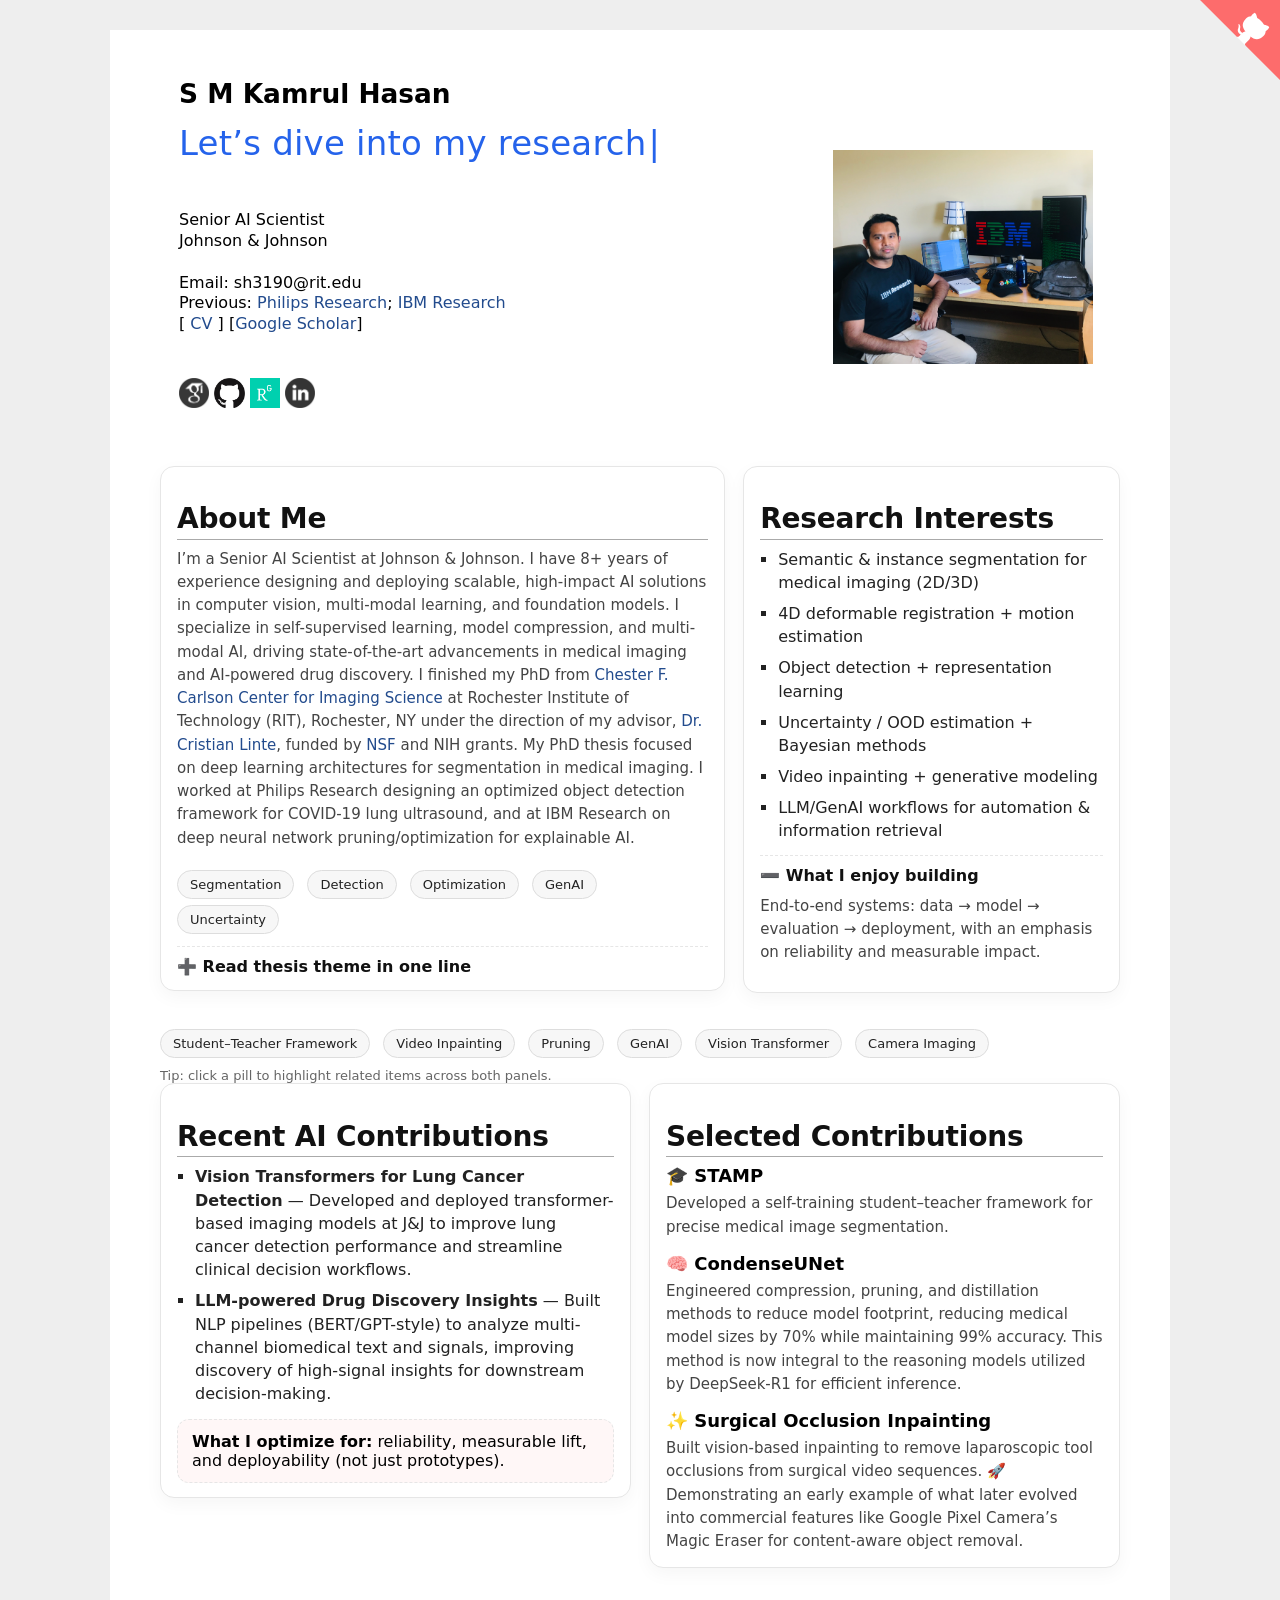
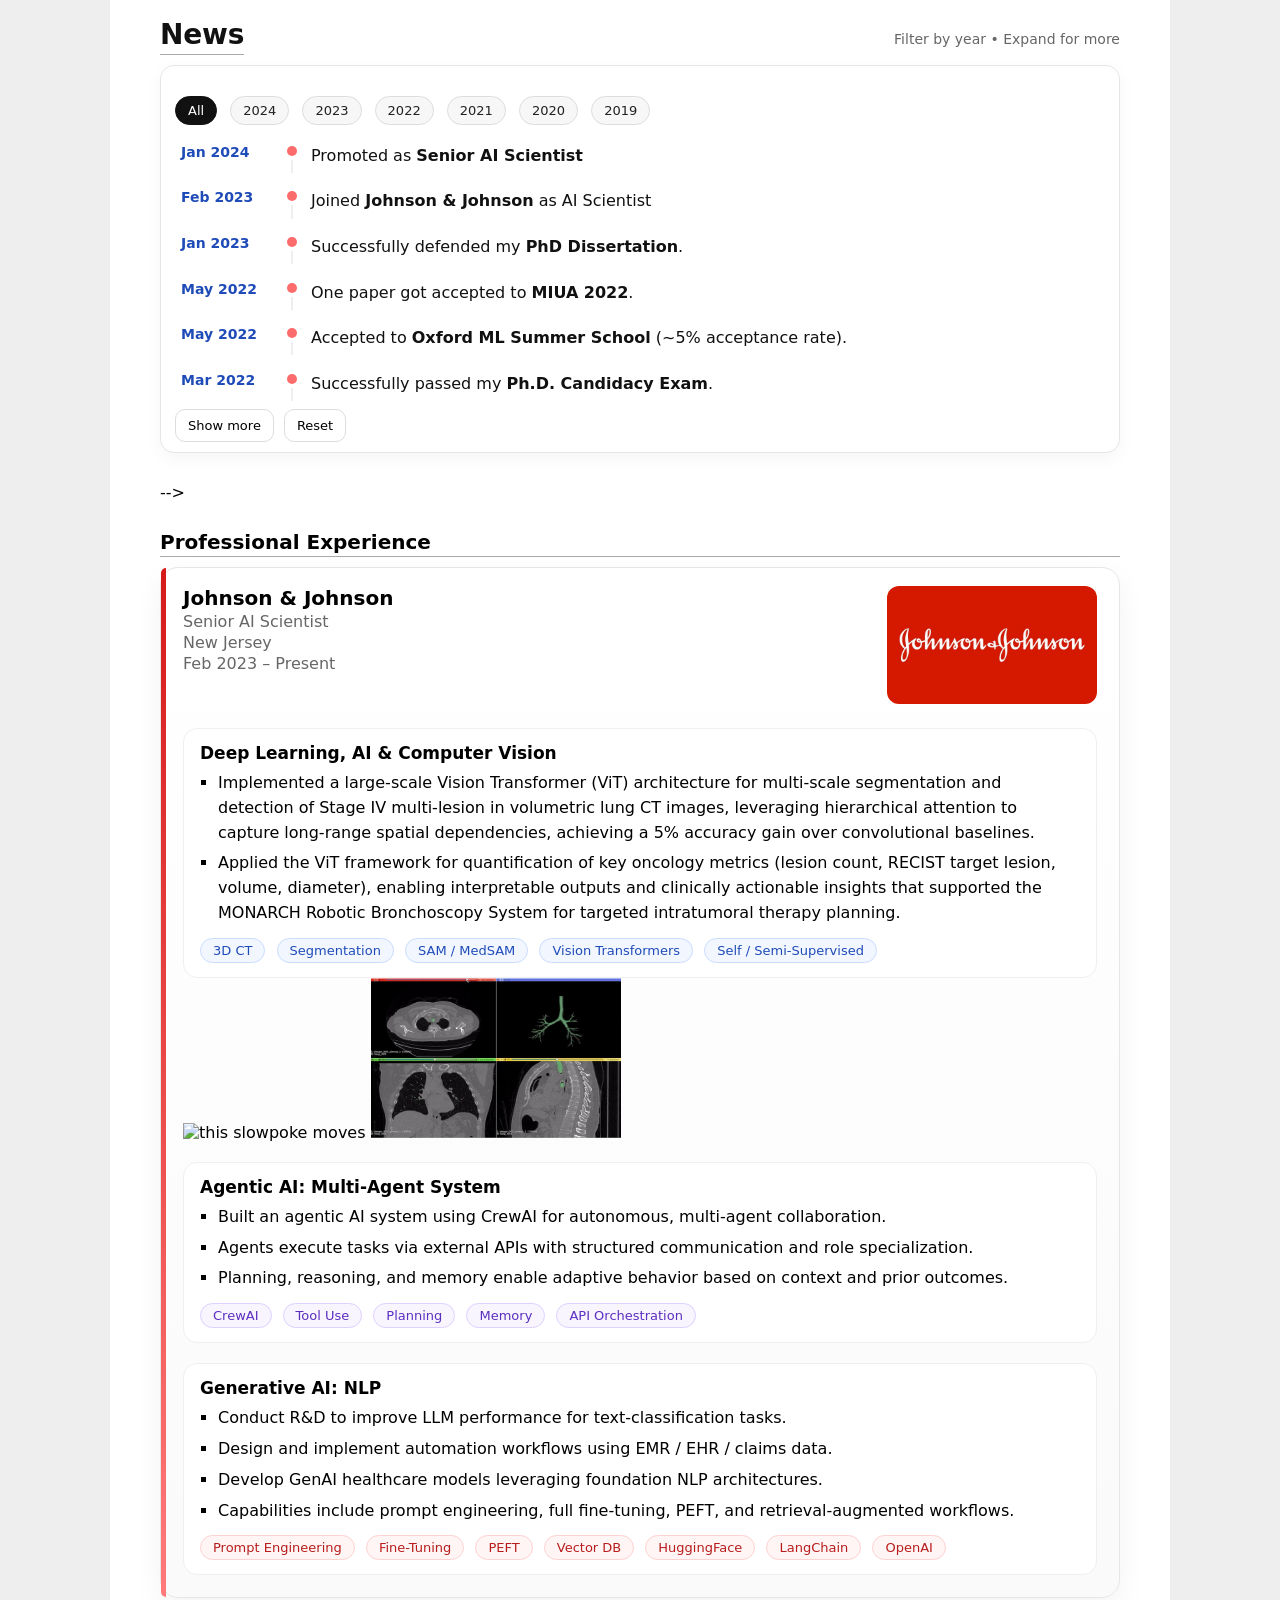
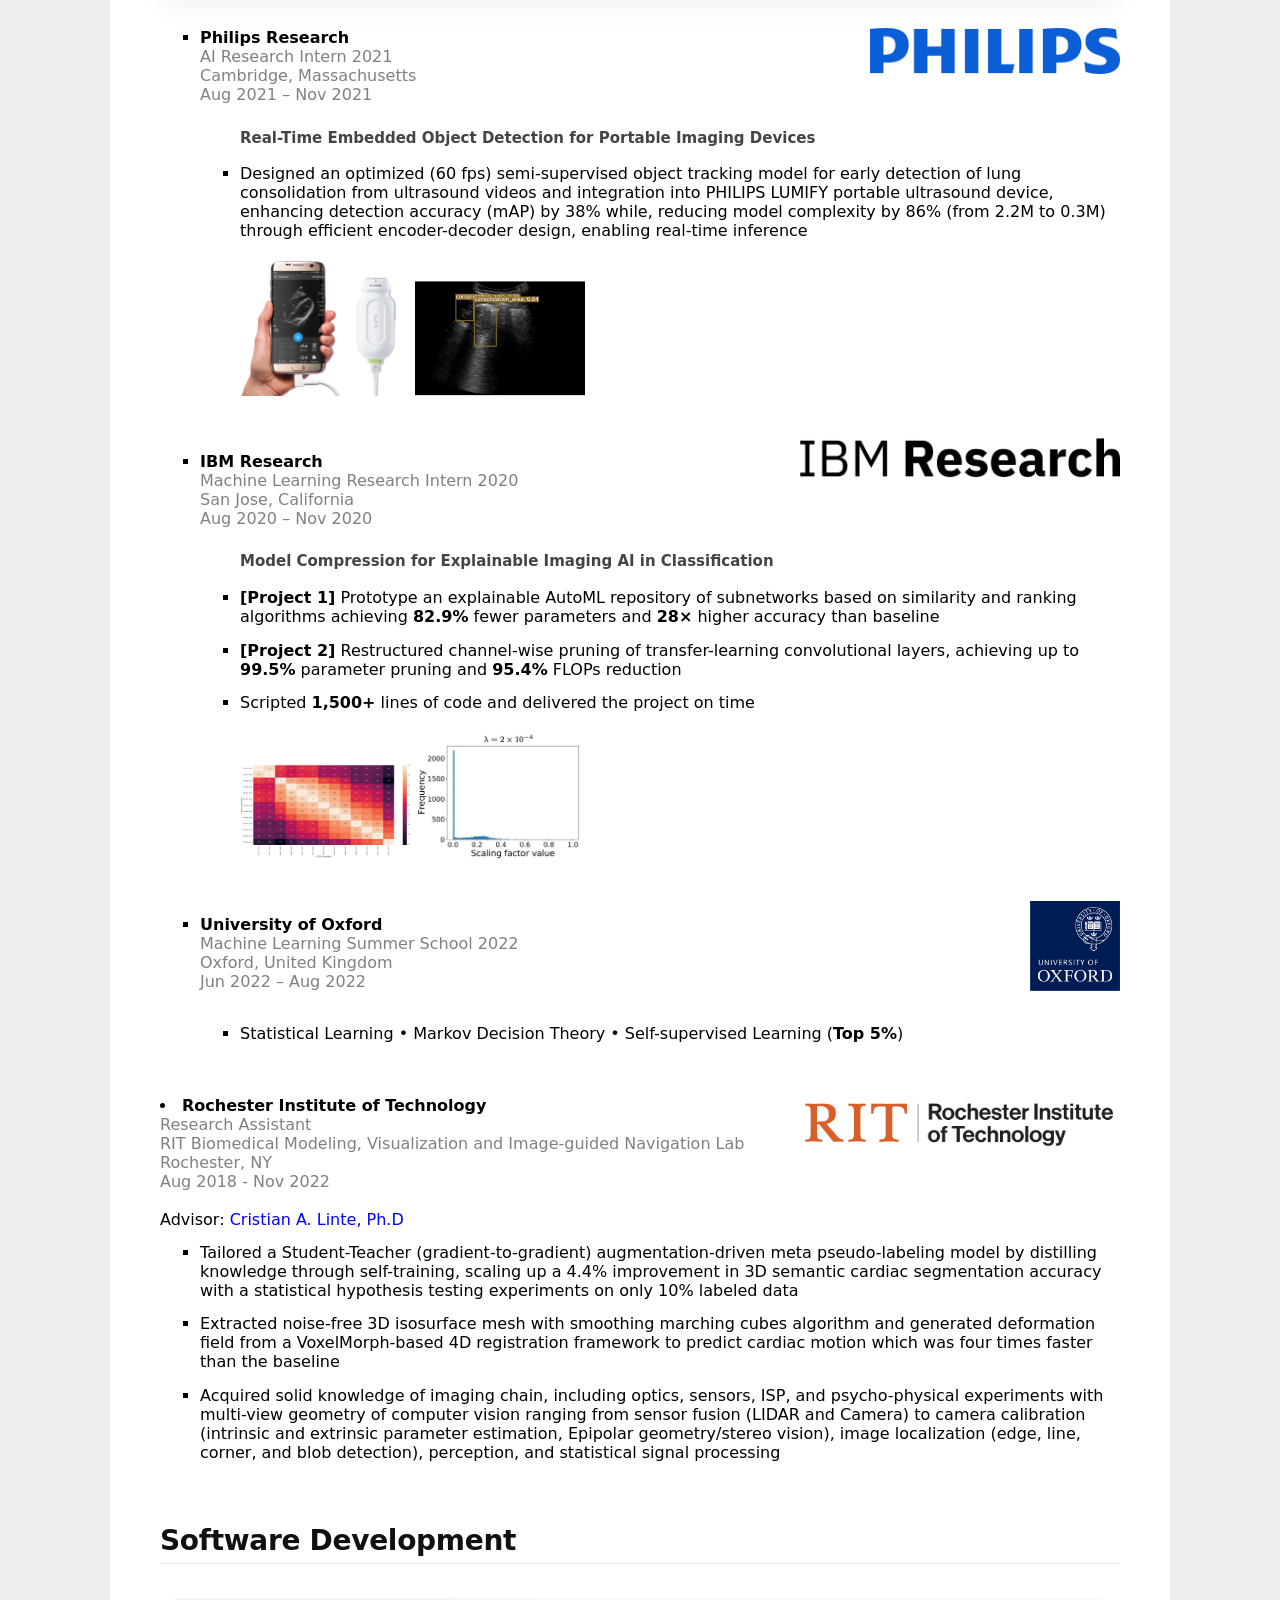
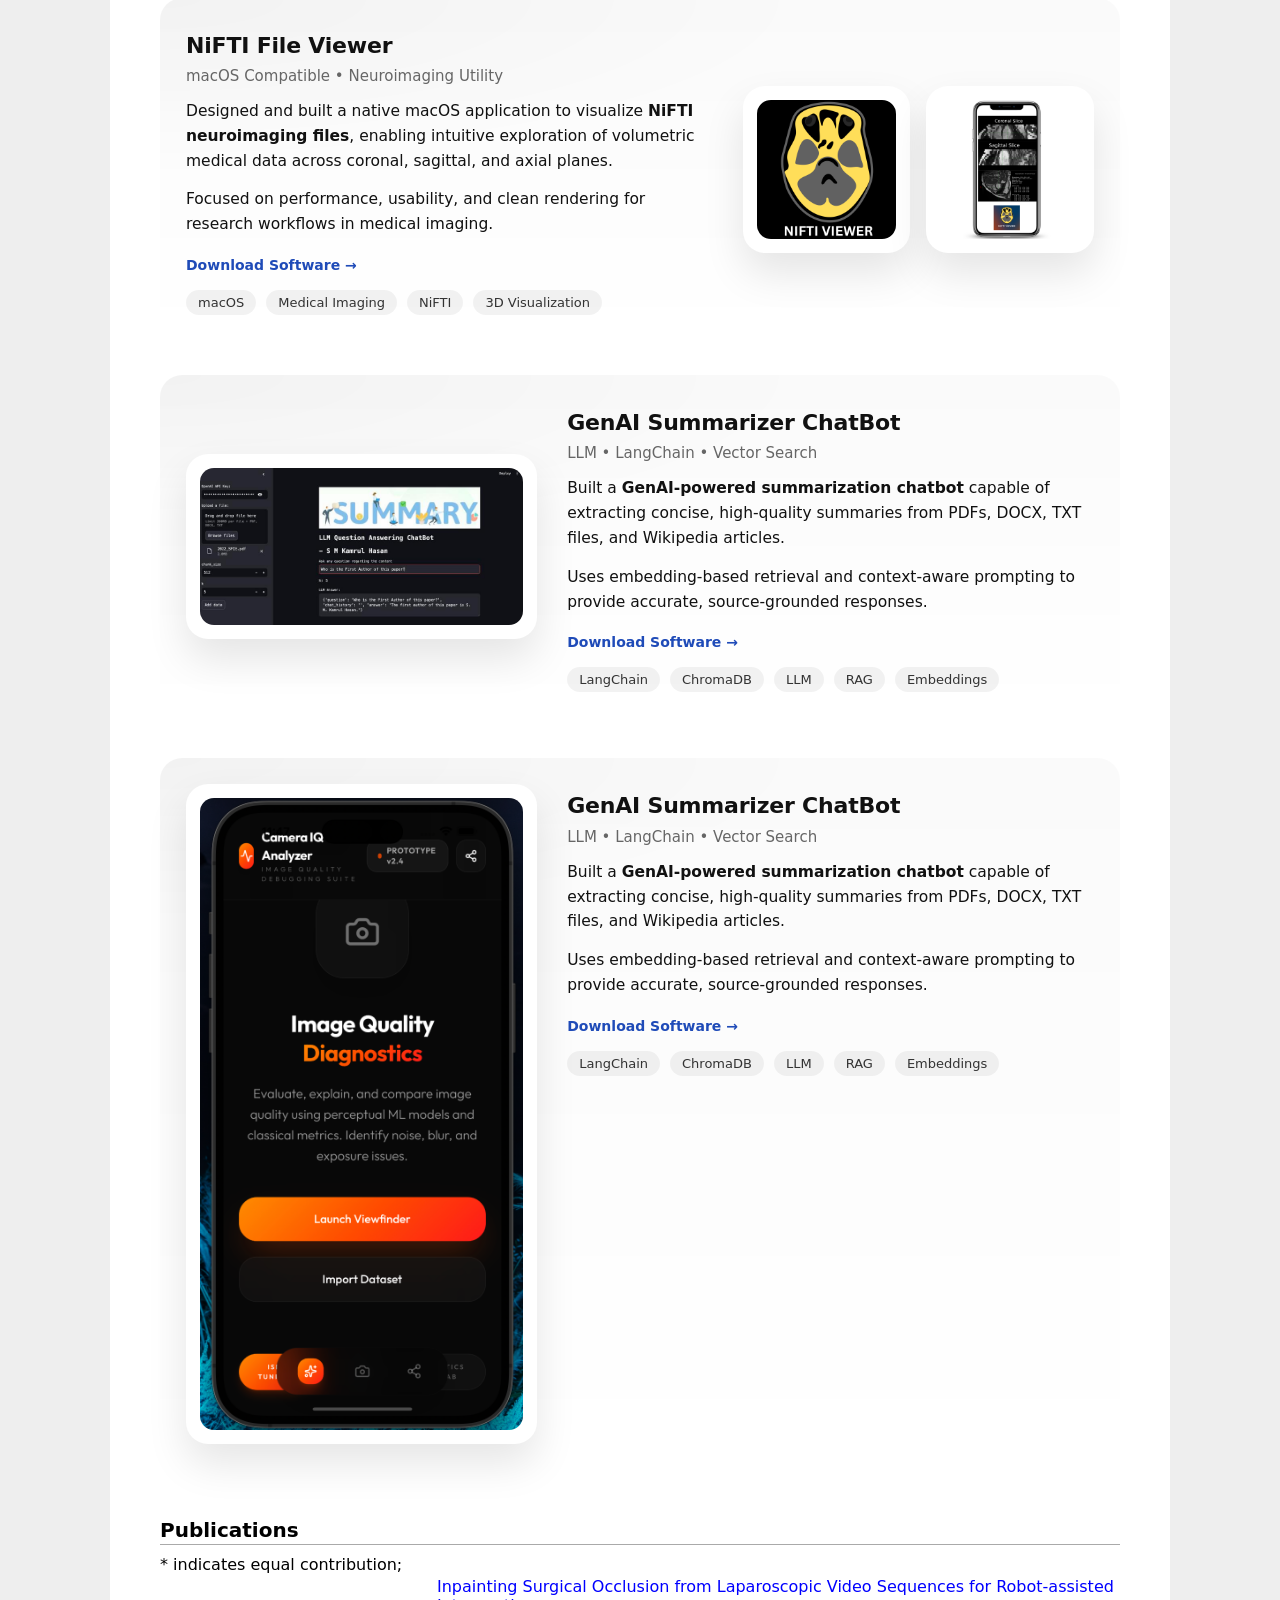
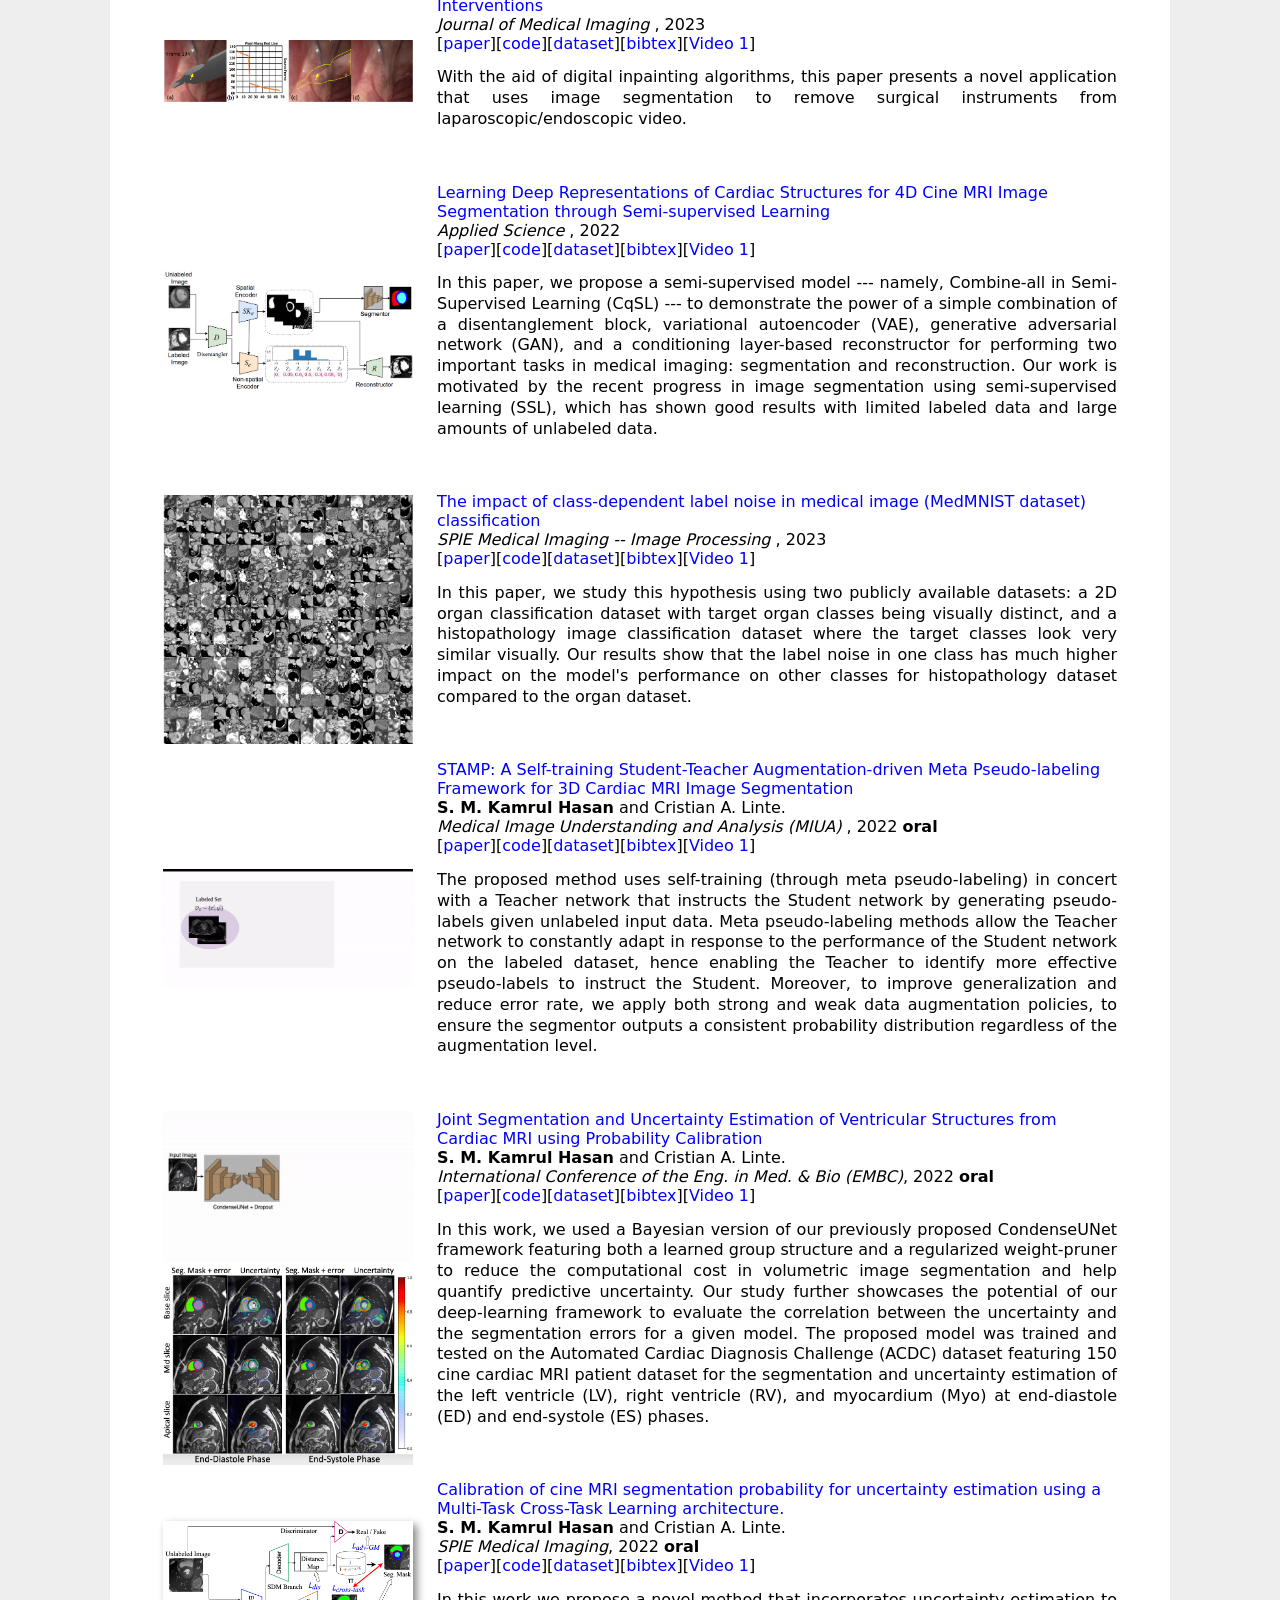
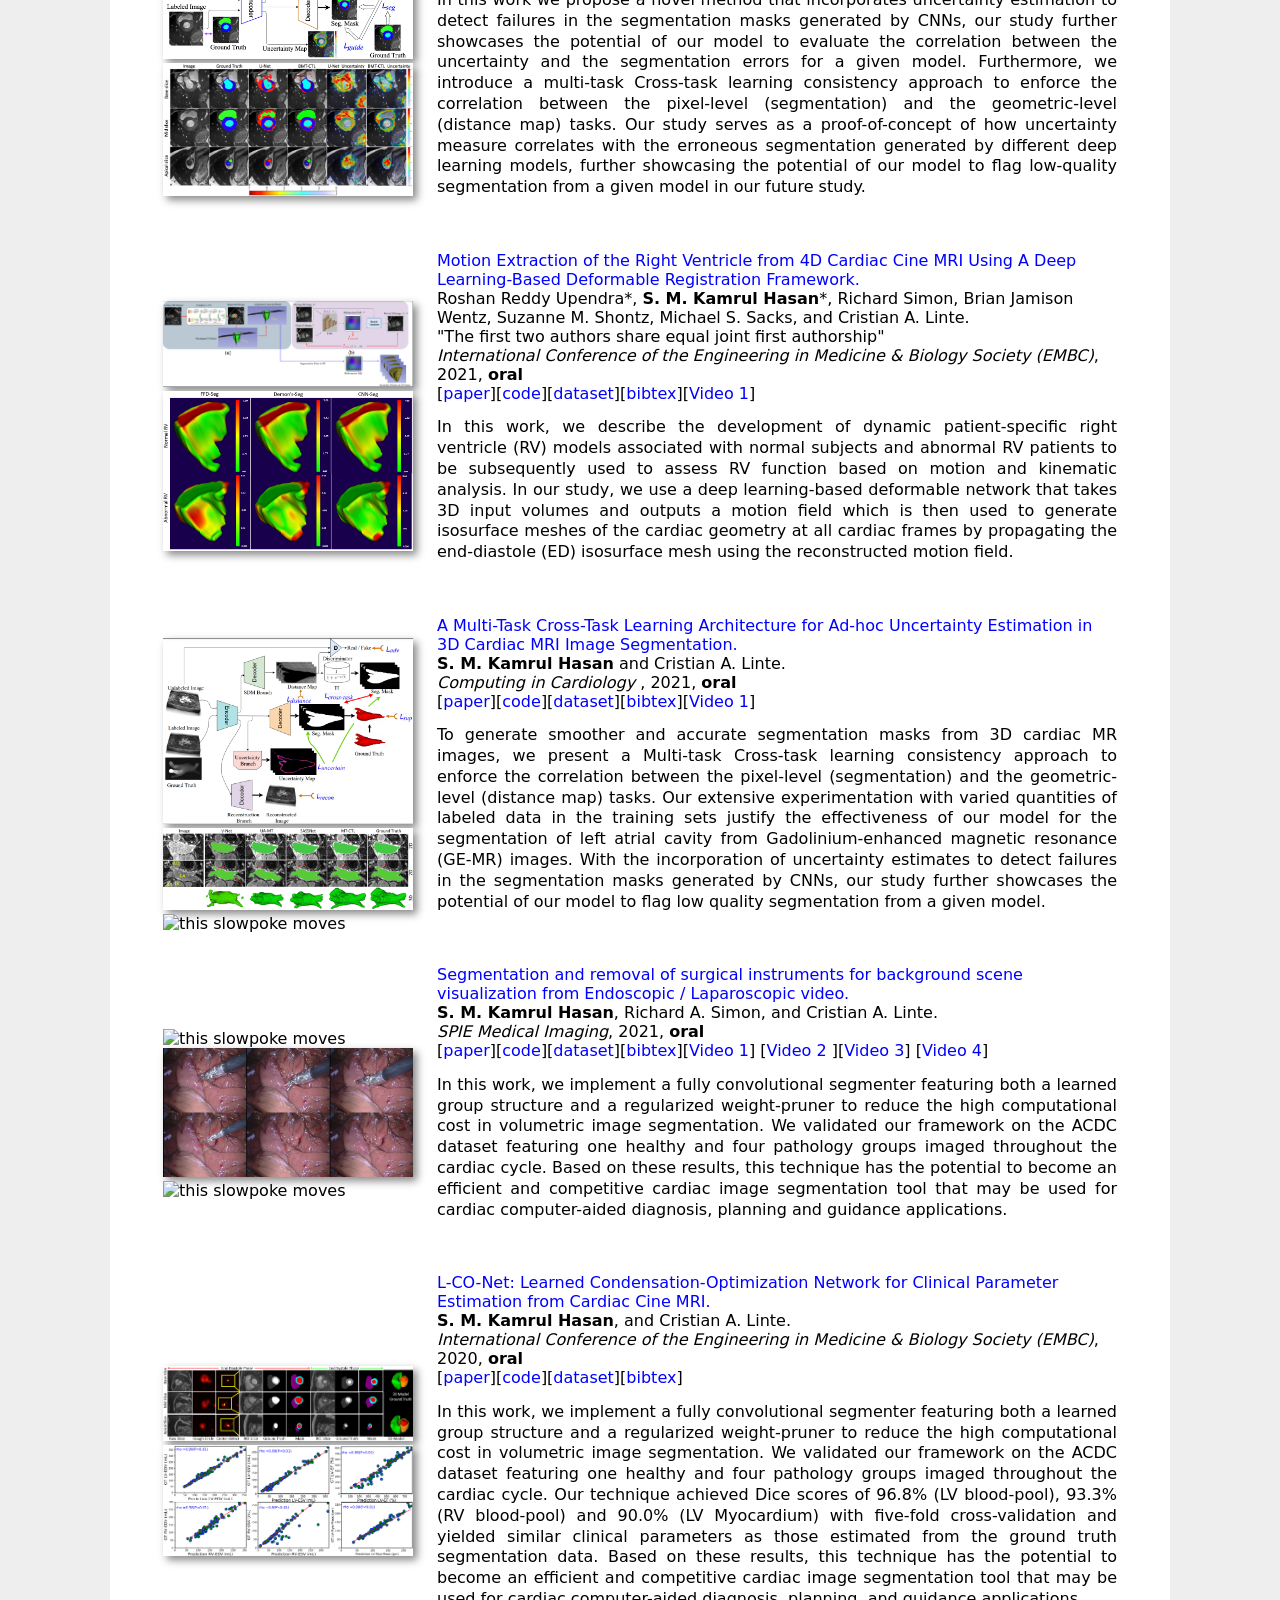
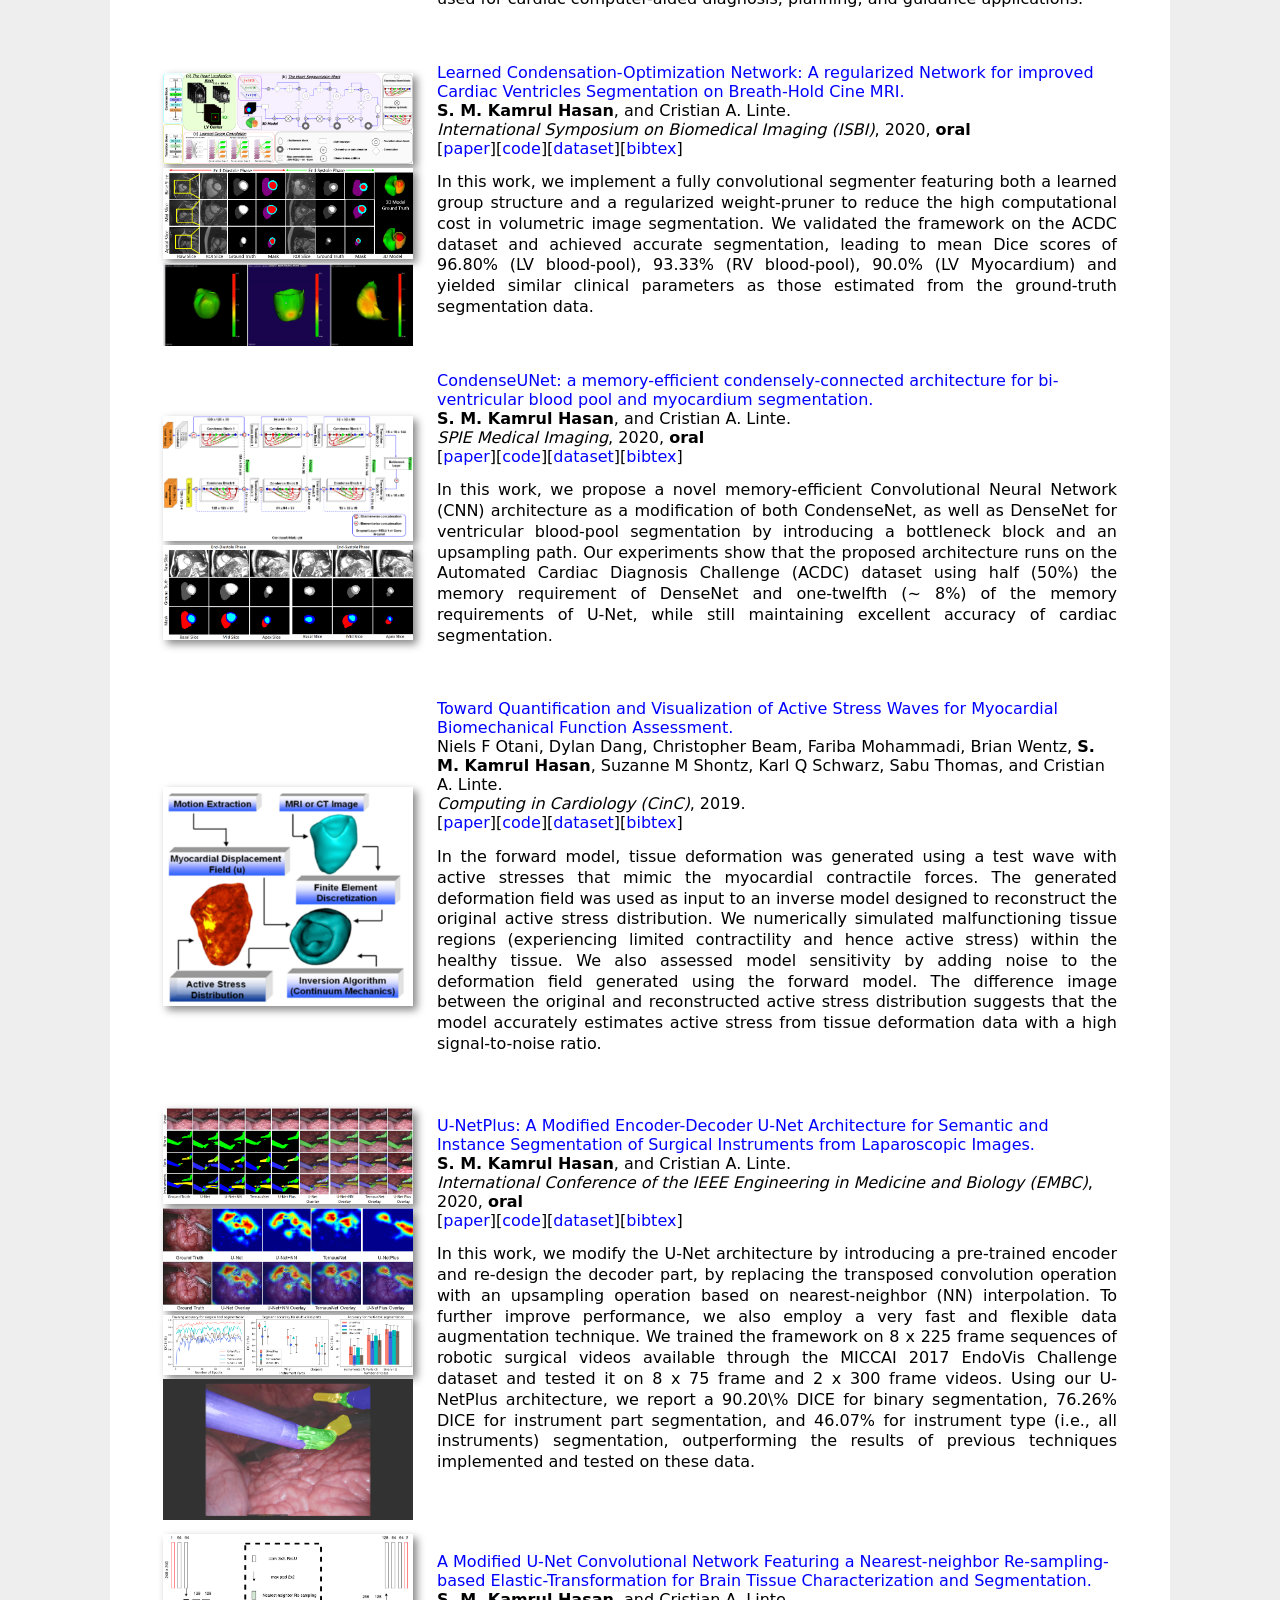
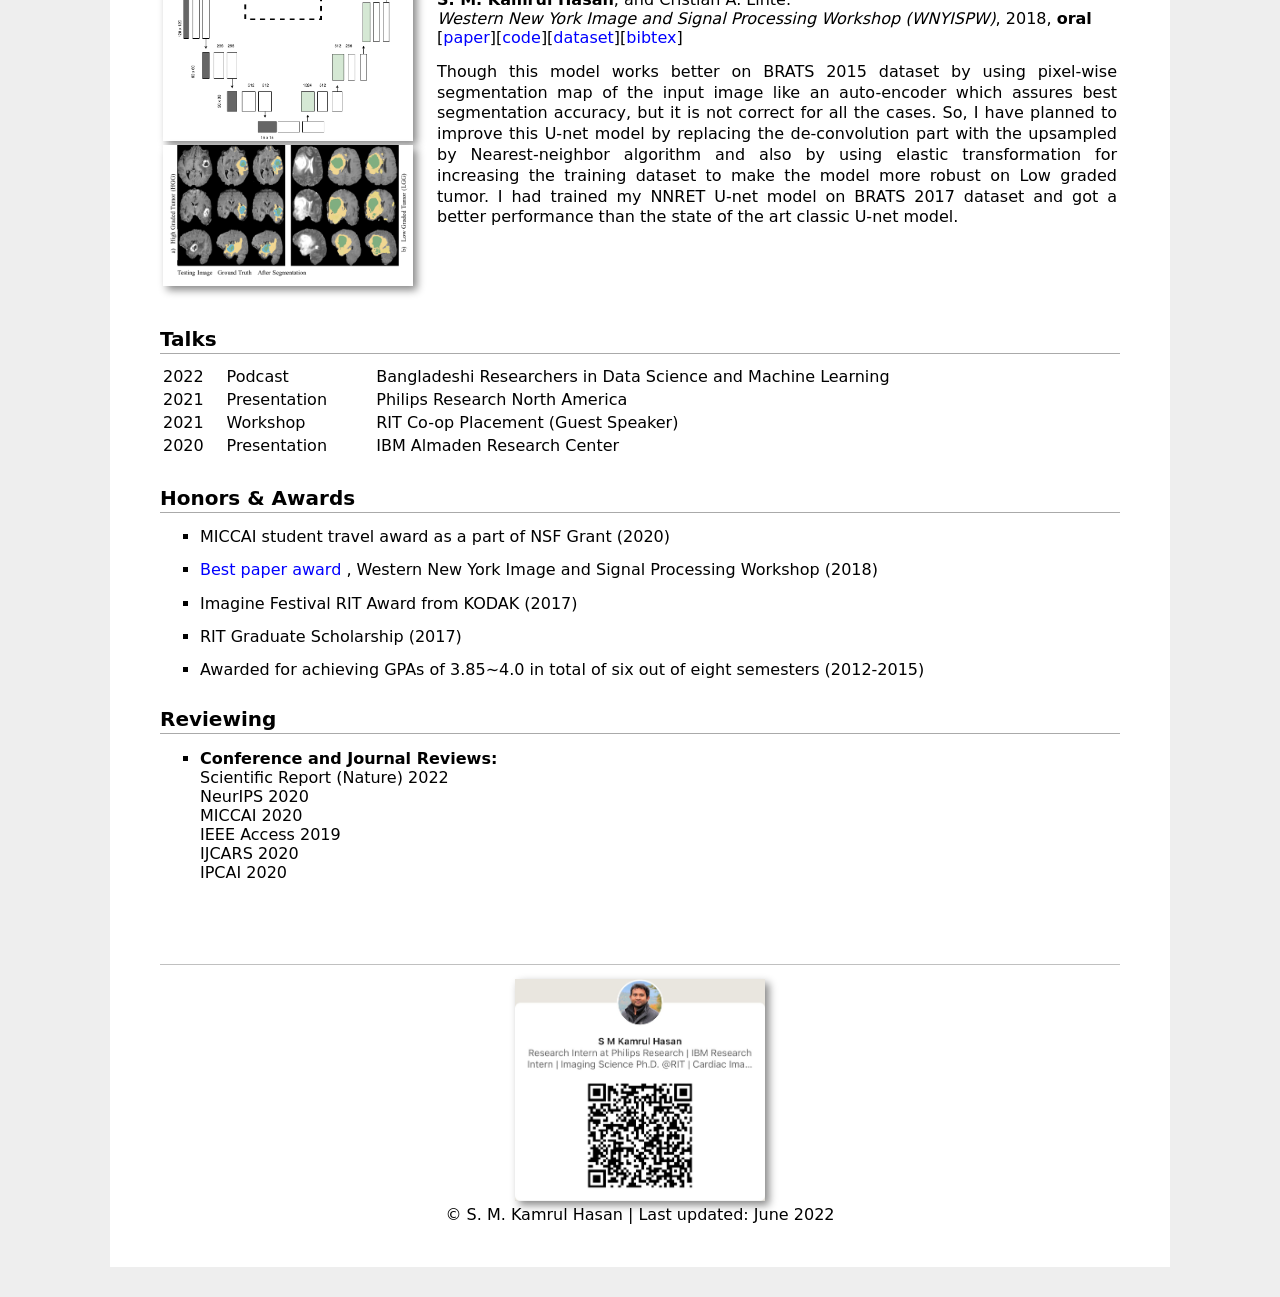
==== commit ab5928cf: "Add GenAI Summarizer ChatBot section to index.html Added a new section for the GenAI Summarizer Chat" ====
--- a/index.html
+++ b/index.html
@@ -1448,6 +1448,40 @@
     <div class="sw-visual">
       <div class="sw-card" style="max-width:360px;">
         <img src="./indexpics/SUMMARIZER.jpeg" alt="GenAI Summarizer UI">
+      </div>
+    </div>
+
+    <div>
+      <h3 class="sw-name">GenAI Summarizer ChatBot</h3>
+      <div class="sw-sub">LLM • LangChain • Vector Search</div>
+
+      <p class="sw-desc">
+        Built a <b>GenAI-powered summarization chatbot</b> capable of extracting
+        concise, high-quality summaries from PDFs, DOCX, TXT files,
+        and Wikipedia articles.
+      </p>
+
+      <p class="sw-desc">
+        Uses embedding-based retrieval and context-aware prompting
+        to provide accurate, source-grounded responses.
+      </p>
+
+      <a class="sw-link" href="https://github.com/SMKamrulHasan/smkamrulhasan.github.io/tree/main/data/GenAI_Summarizer_ChatBot.py">Download Software →</a>
+
+      <div class="sw-tags">
+        <span class="sw-tag">LangChain</span>
+        <span class="sw-tag">ChromaDB</span>
+        <span class="sw-tag">LLM</span>
+        <span class="sw-tag">RAG</span>
+        <span class="sw-tag">Embeddings</span>
+      </div>
+    </div>
+  </section>
+</div>
+  <section class="sw-item reverse">
+    <div class="sw-visual">
+      <div class="sw-card" style="max-width:360px;">
+        <img src="./indexpics/camera_IQ.png" alt="GenAI Summarizer UI">
       </div>
     </div>
 
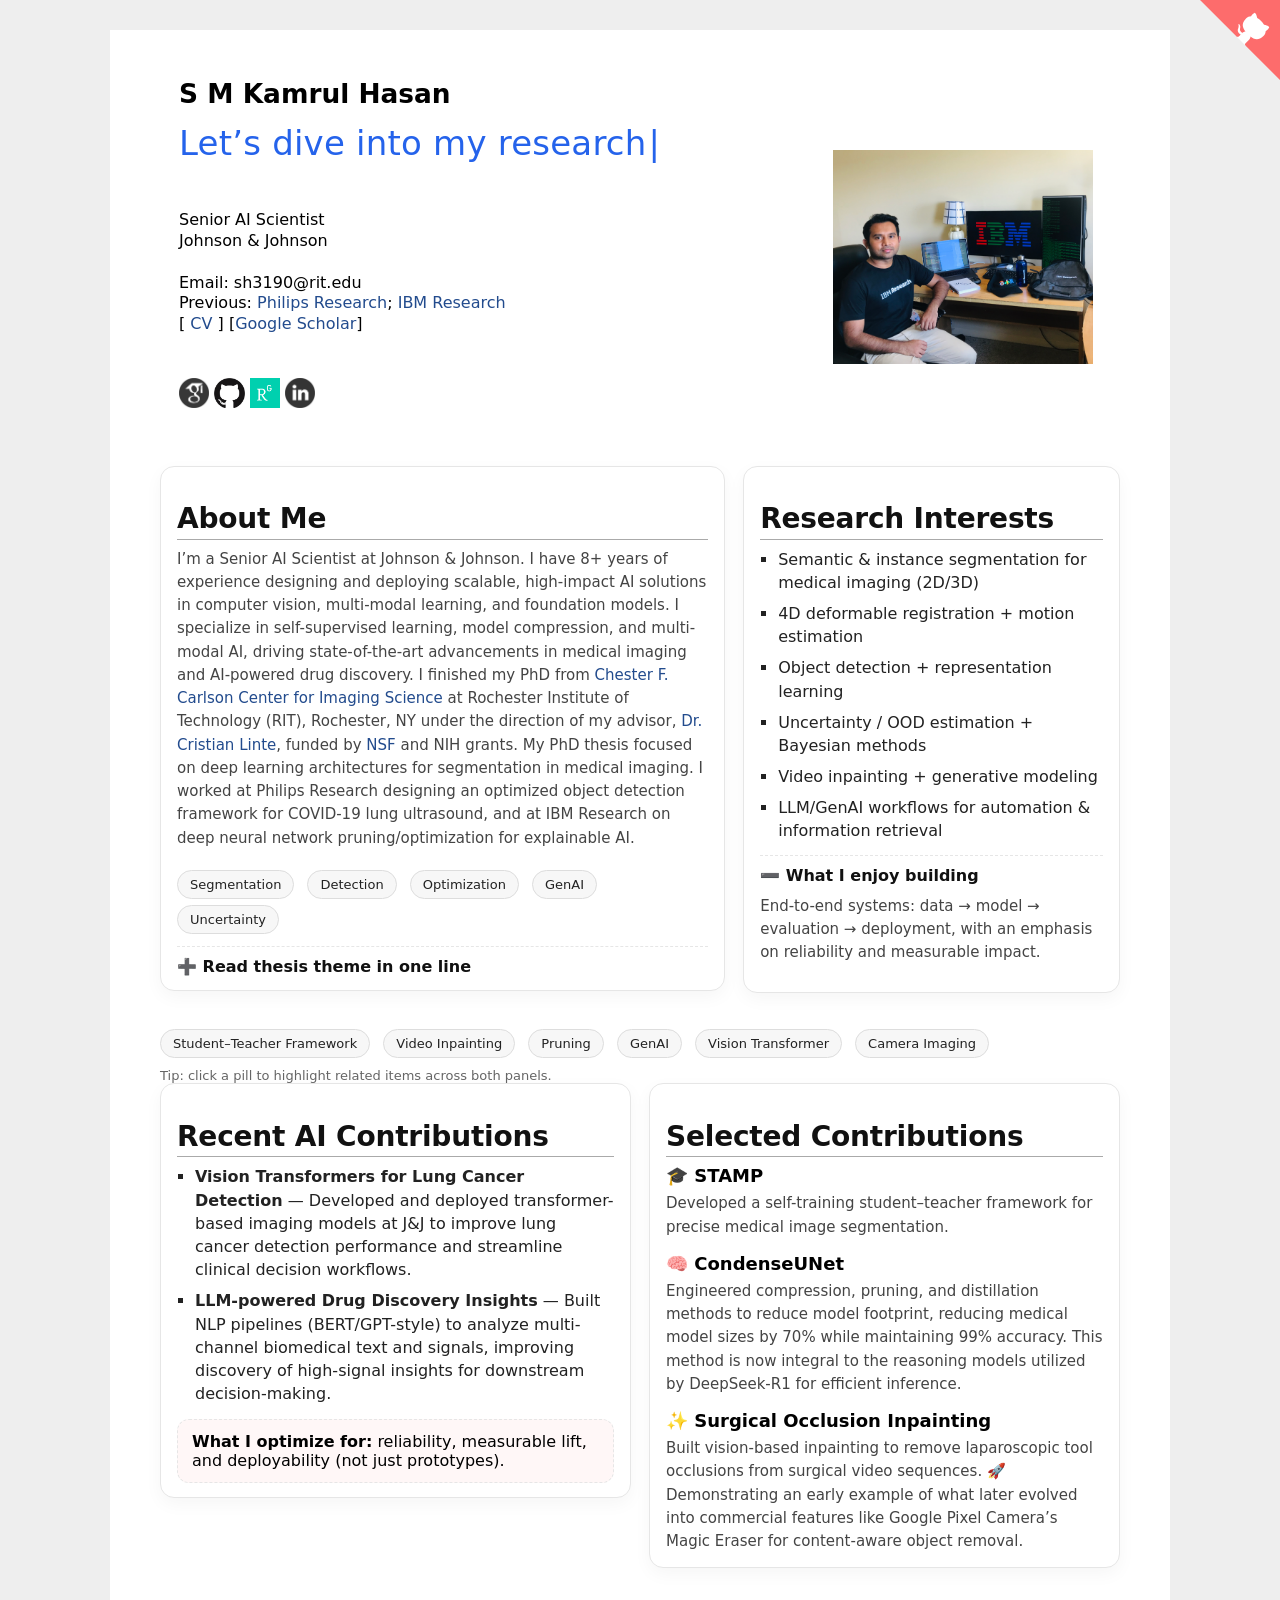
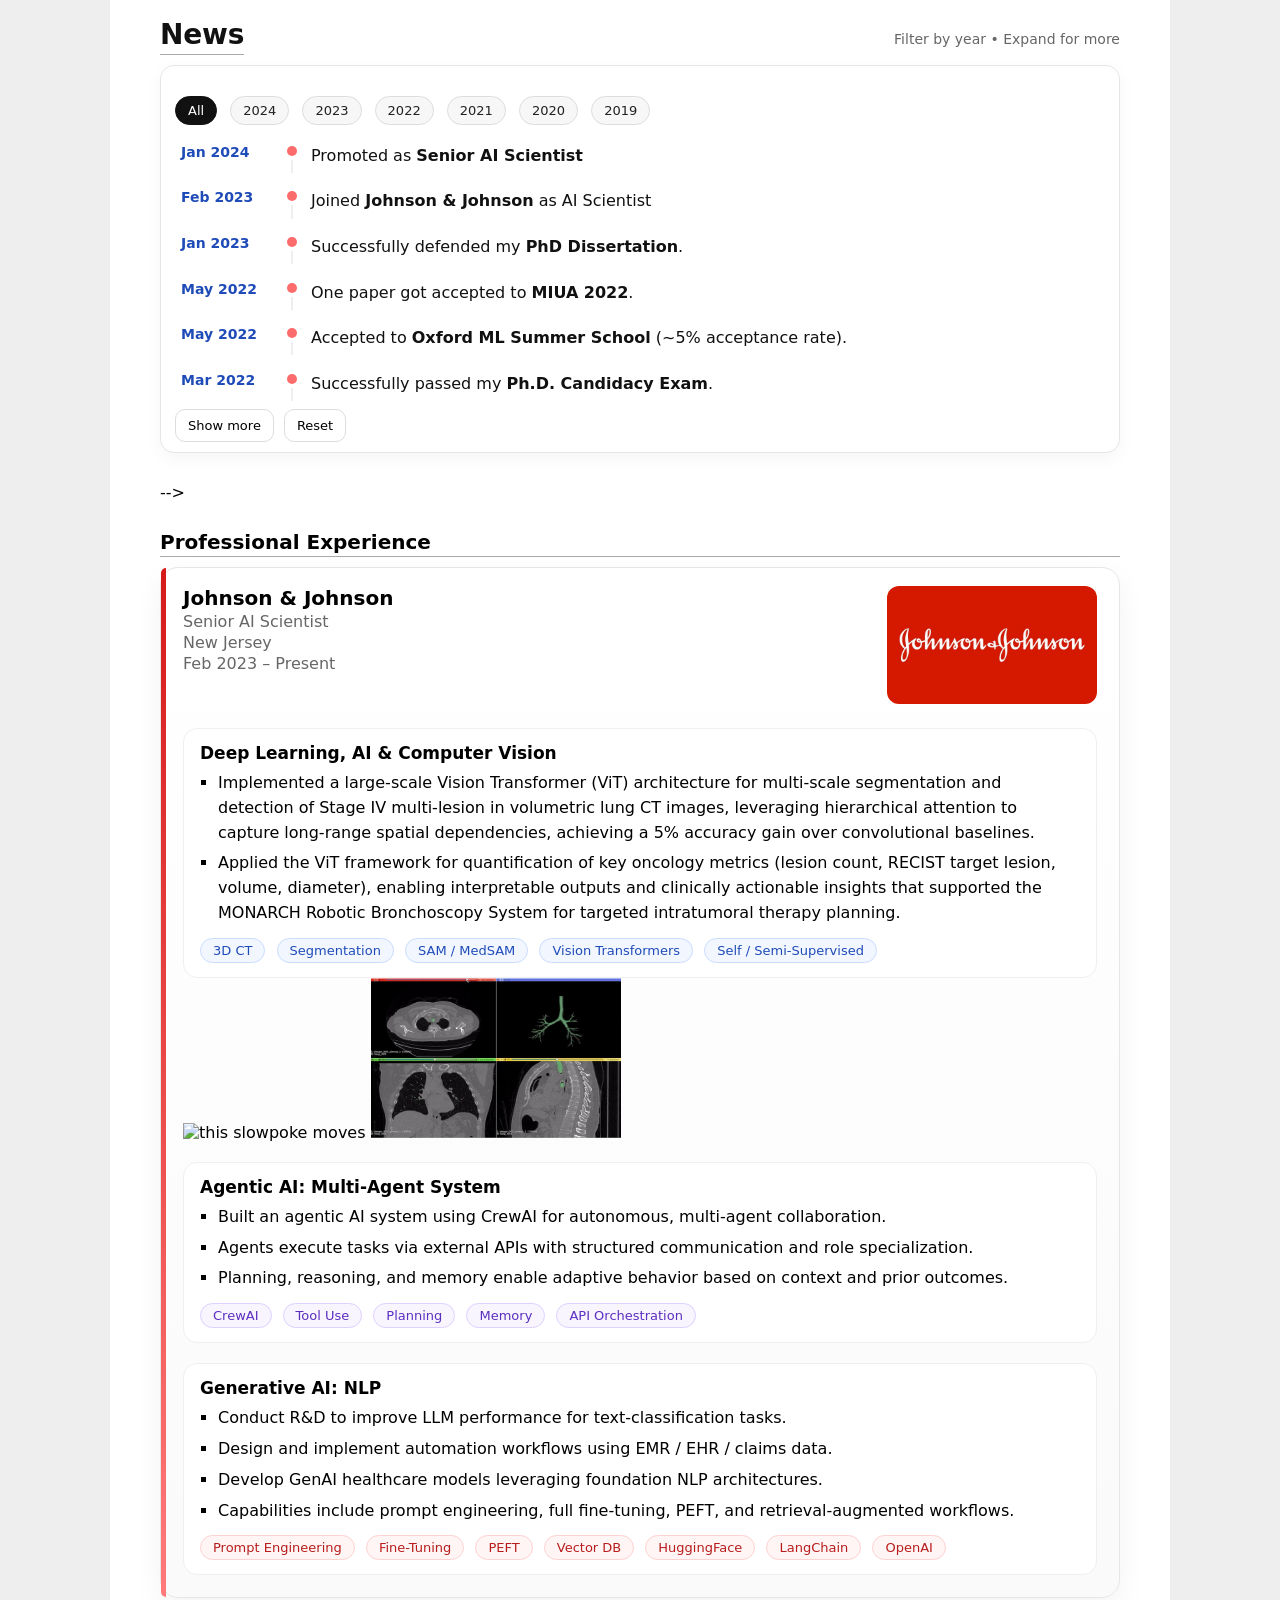
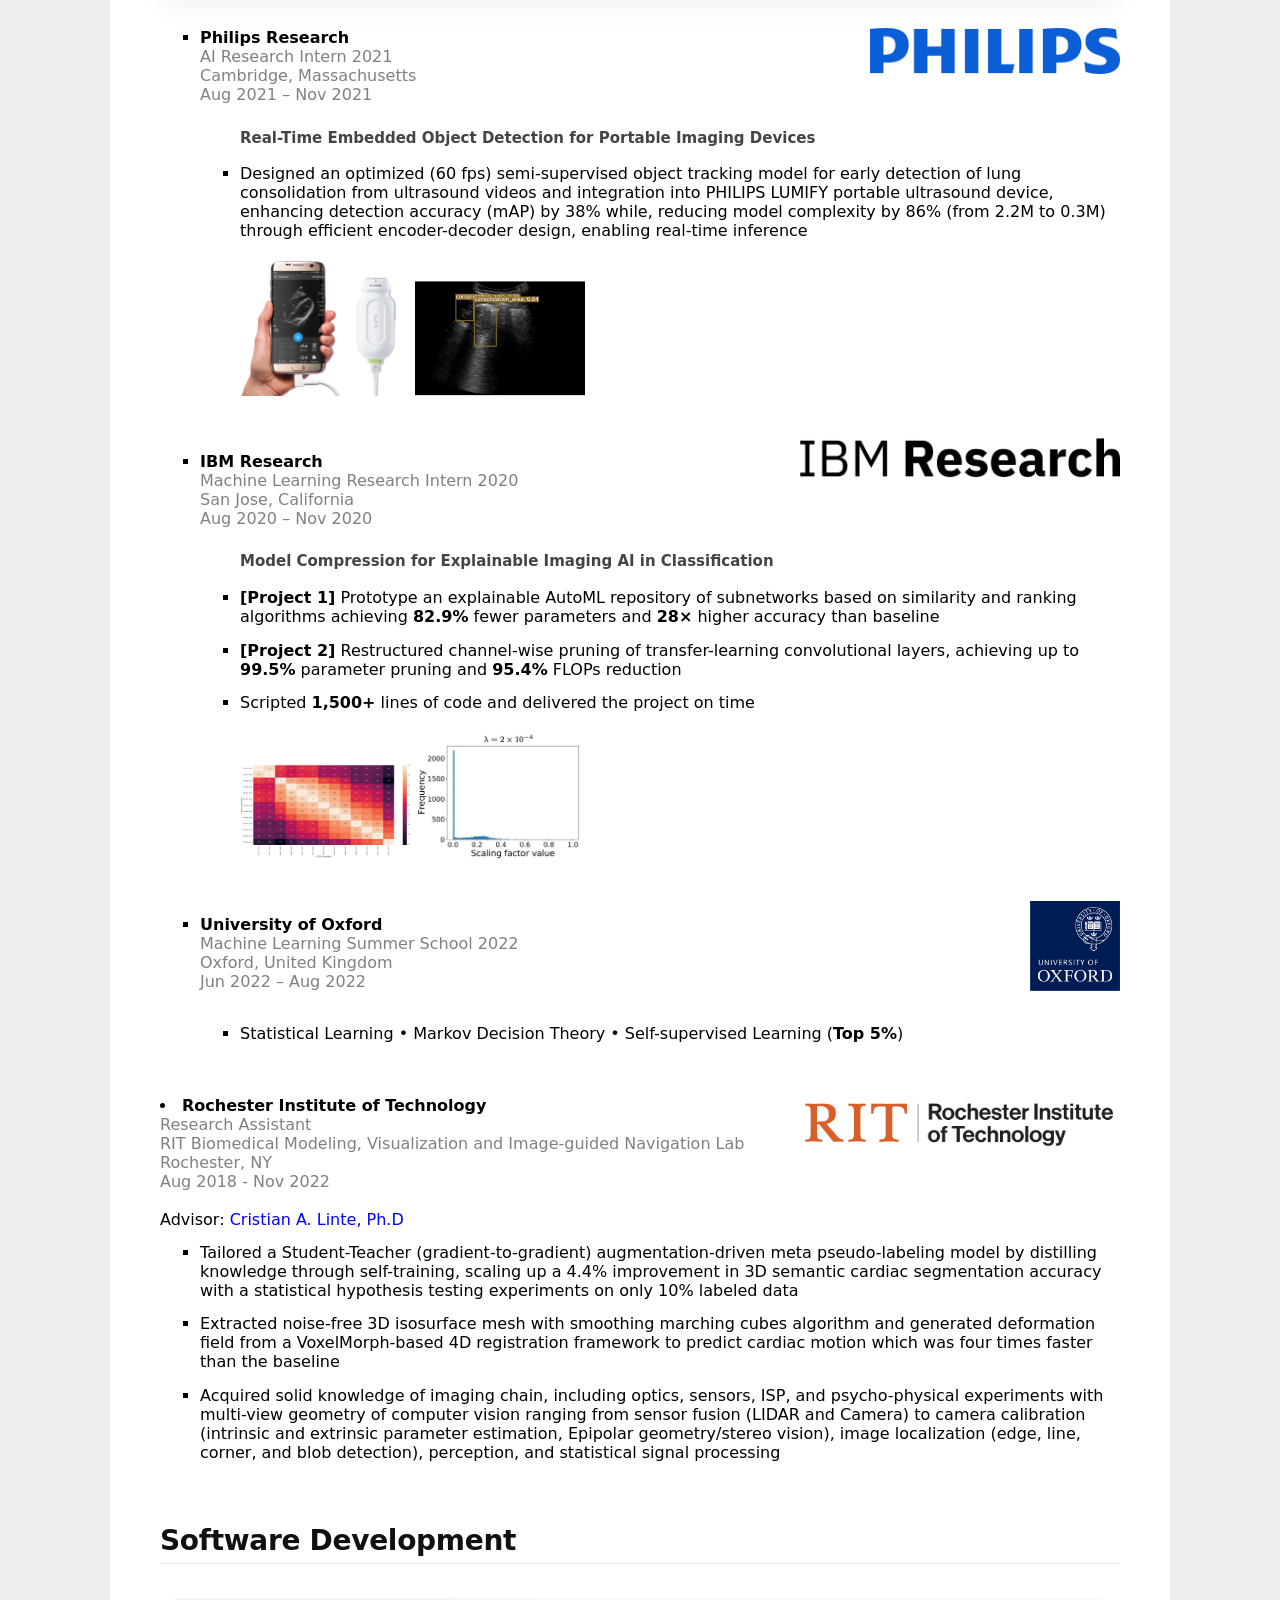
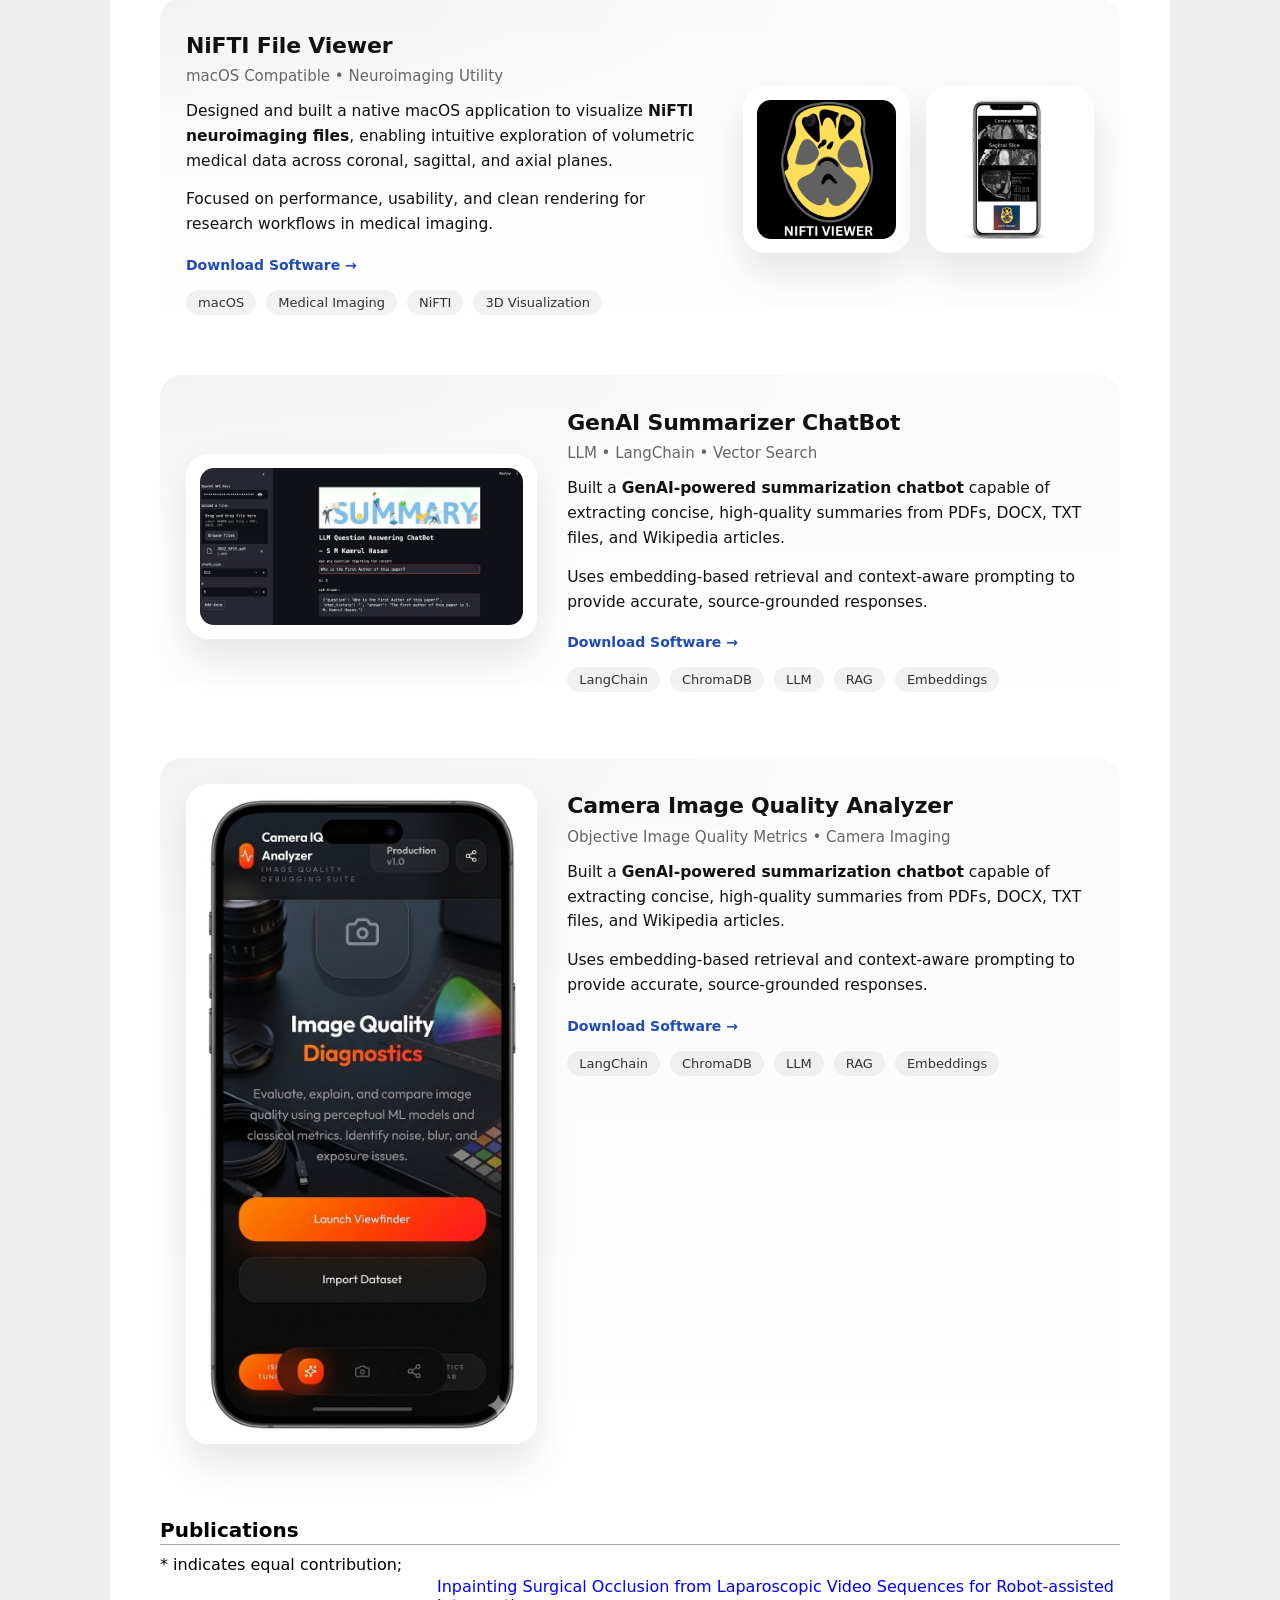
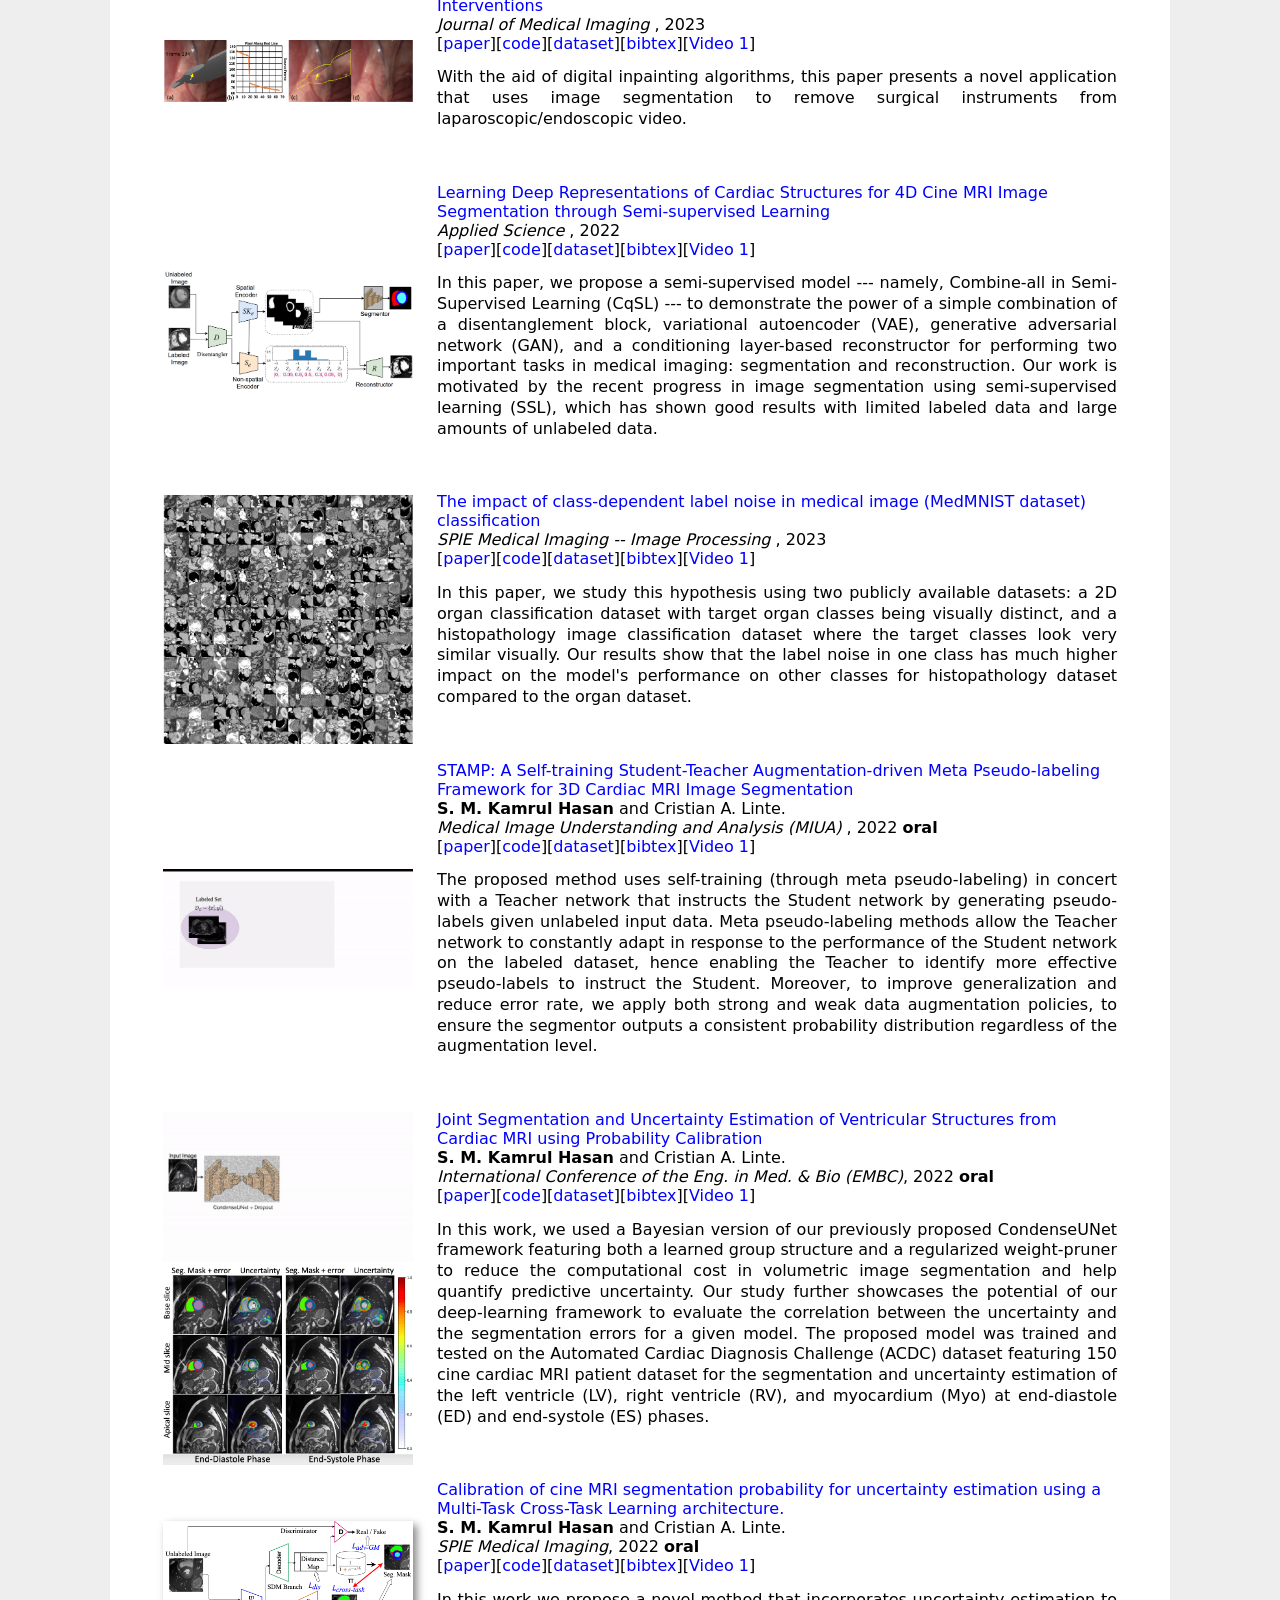
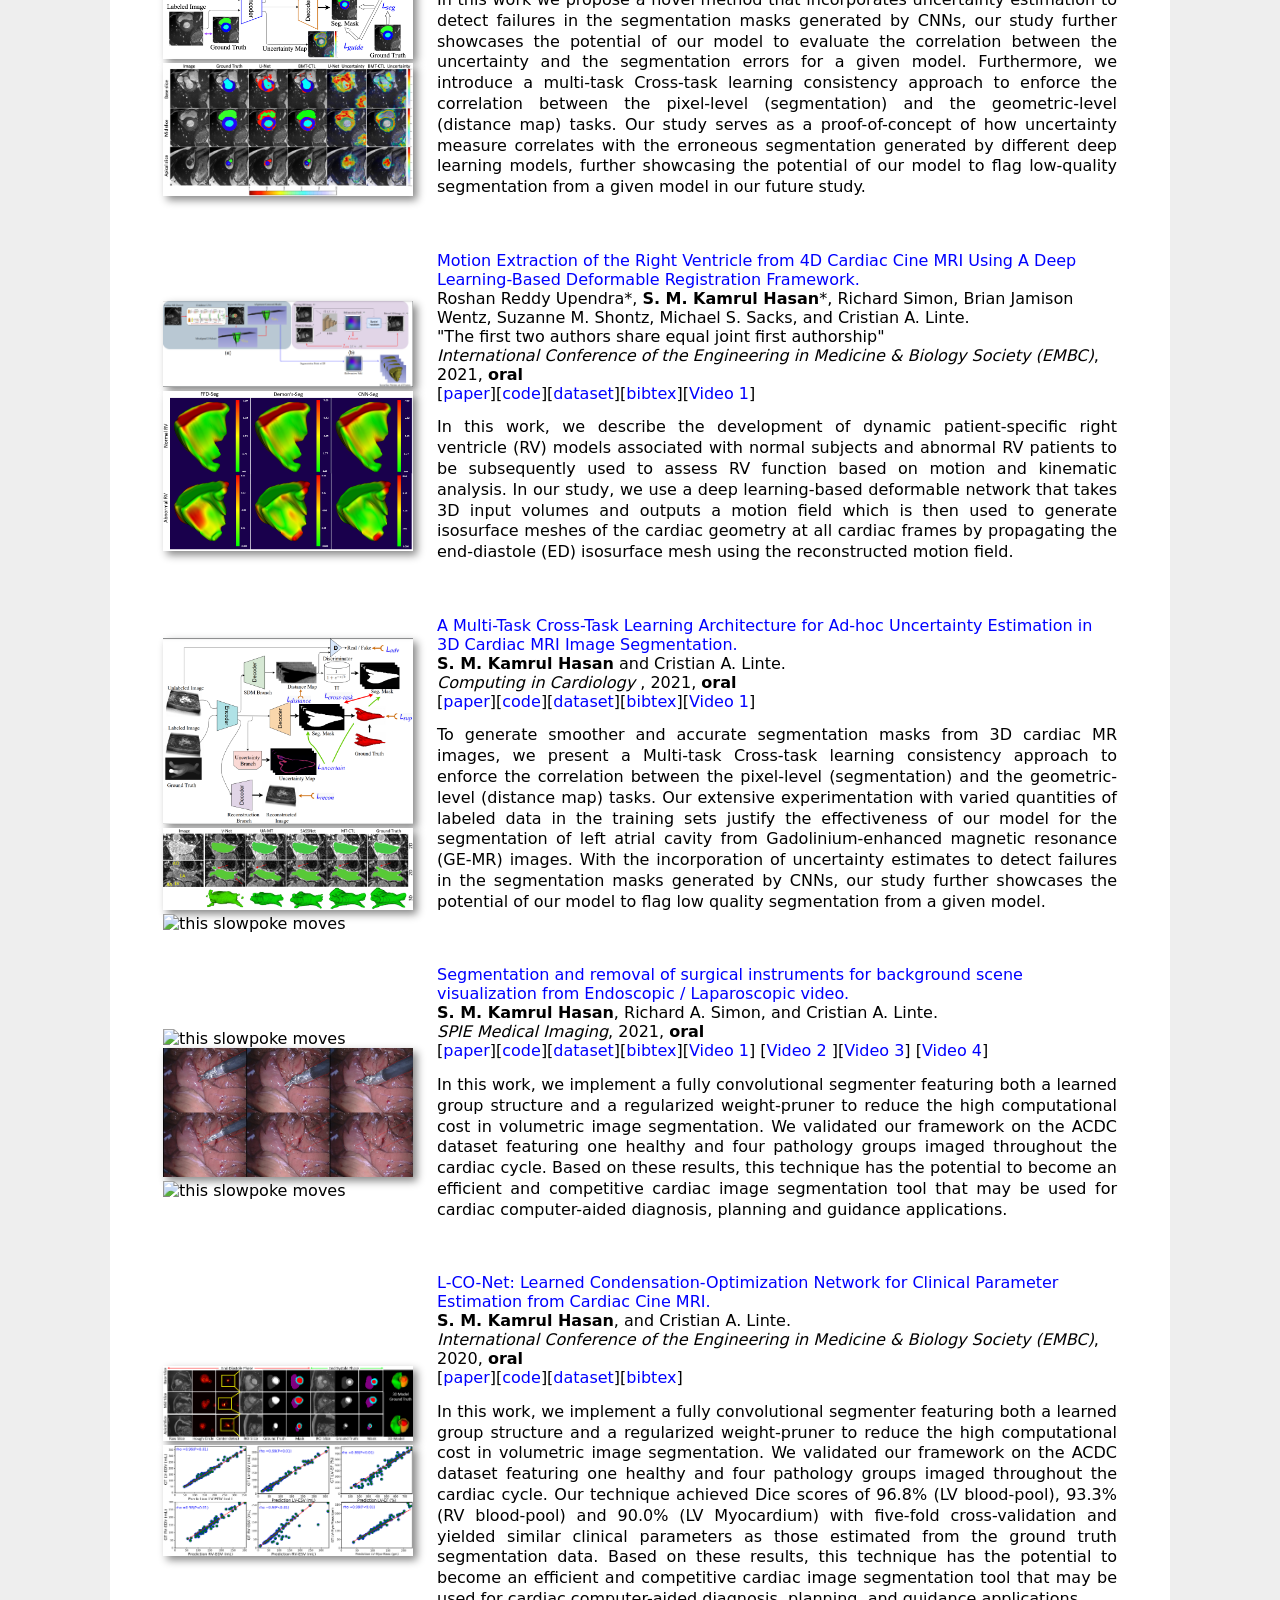
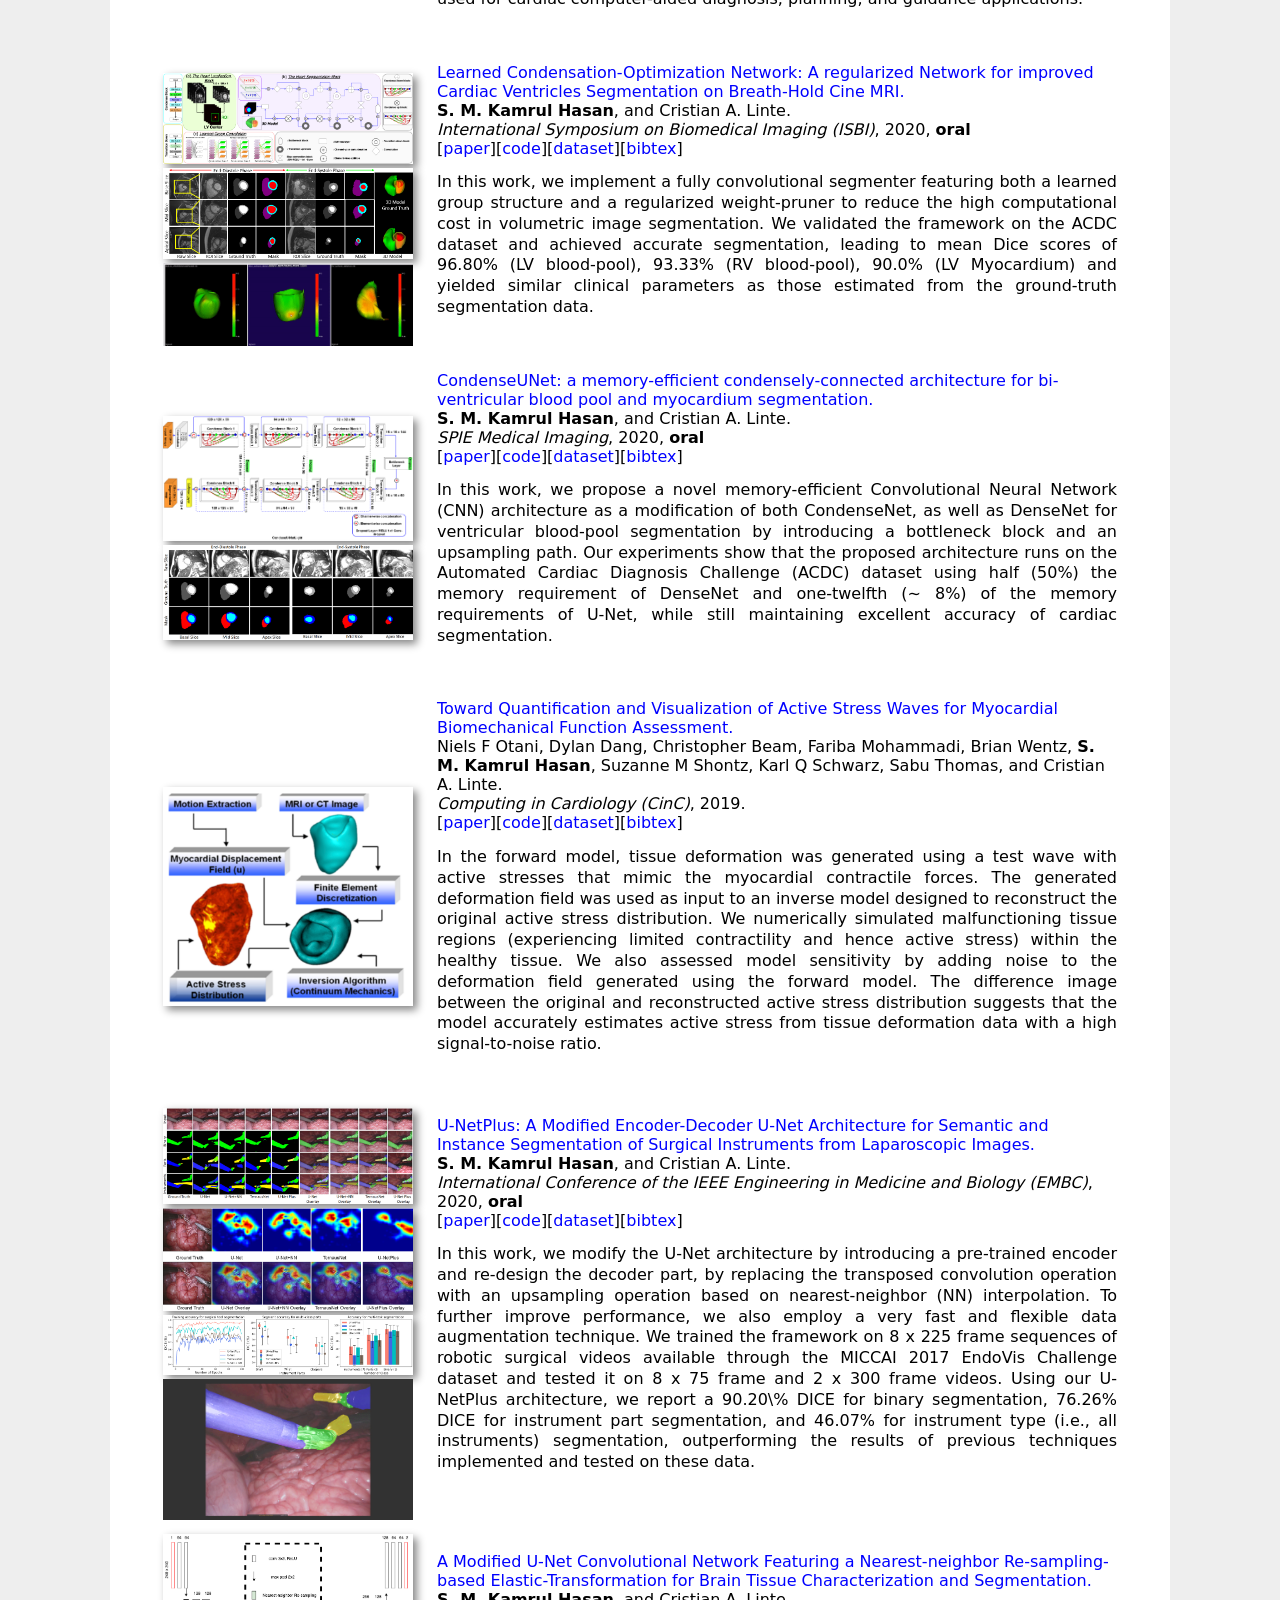
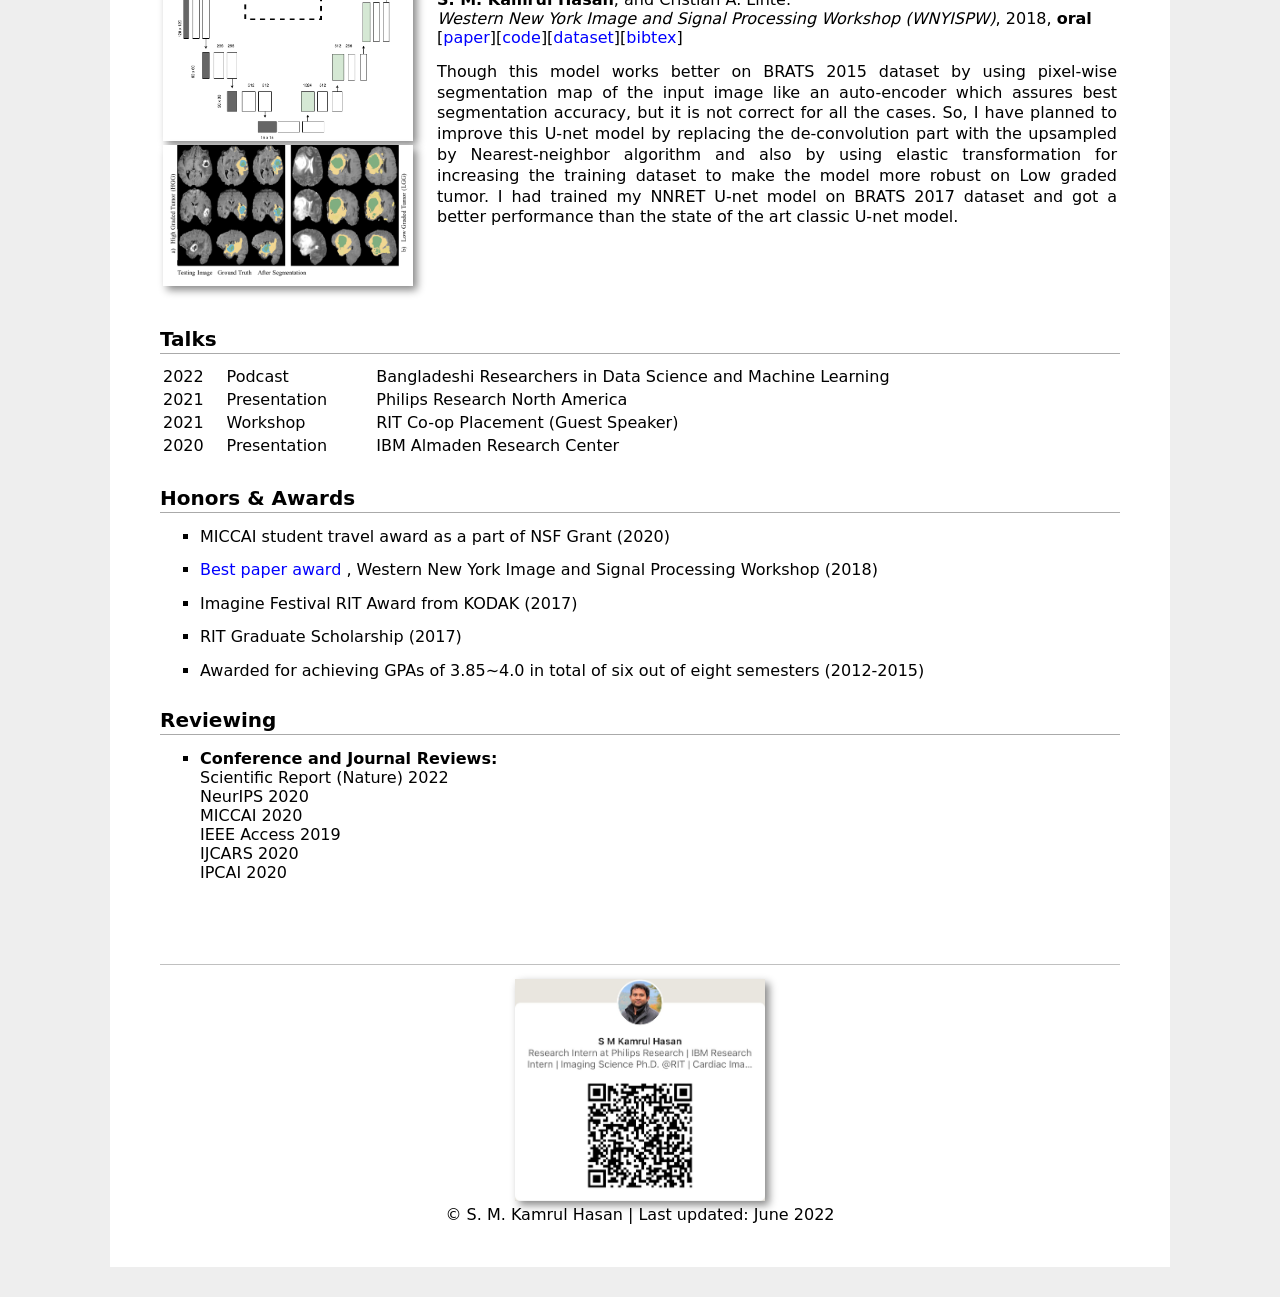
==== commit c687649d: "Update image and text for Camera Image Quality Analyzer" ====
--- a/index.html
+++ b/index.html
@@ -1481,13 +1481,13 @@
   <section class="sw-item reverse">
     <div class="sw-visual">
       <div class="sw-card" style="max-width:360px;">
-        <img src="./indexpics/camera_IQ.png" alt="GenAI Summarizer UI">
+        <img src="./indexpics/camera_IQ_NEW.jpg" alt="GenAI Summarizer UI">
       </div>
     </div>
 
     <div>
-      <h3 class="sw-name">GenAI Summarizer ChatBot</h3>
-      <div class="sw-sub">LLM • LangChain • Vector Search</div>
+      <h3 class="sw-name">Camera Image Quality Analyzer</h3>
+      <div class="sw-sub">Objective Image Quality Metrics • Camera Imaging</div>
 
       <p class="sw-desc">
         Built a <b>GenAI-powered summarization chatbot</b> capable of extracting
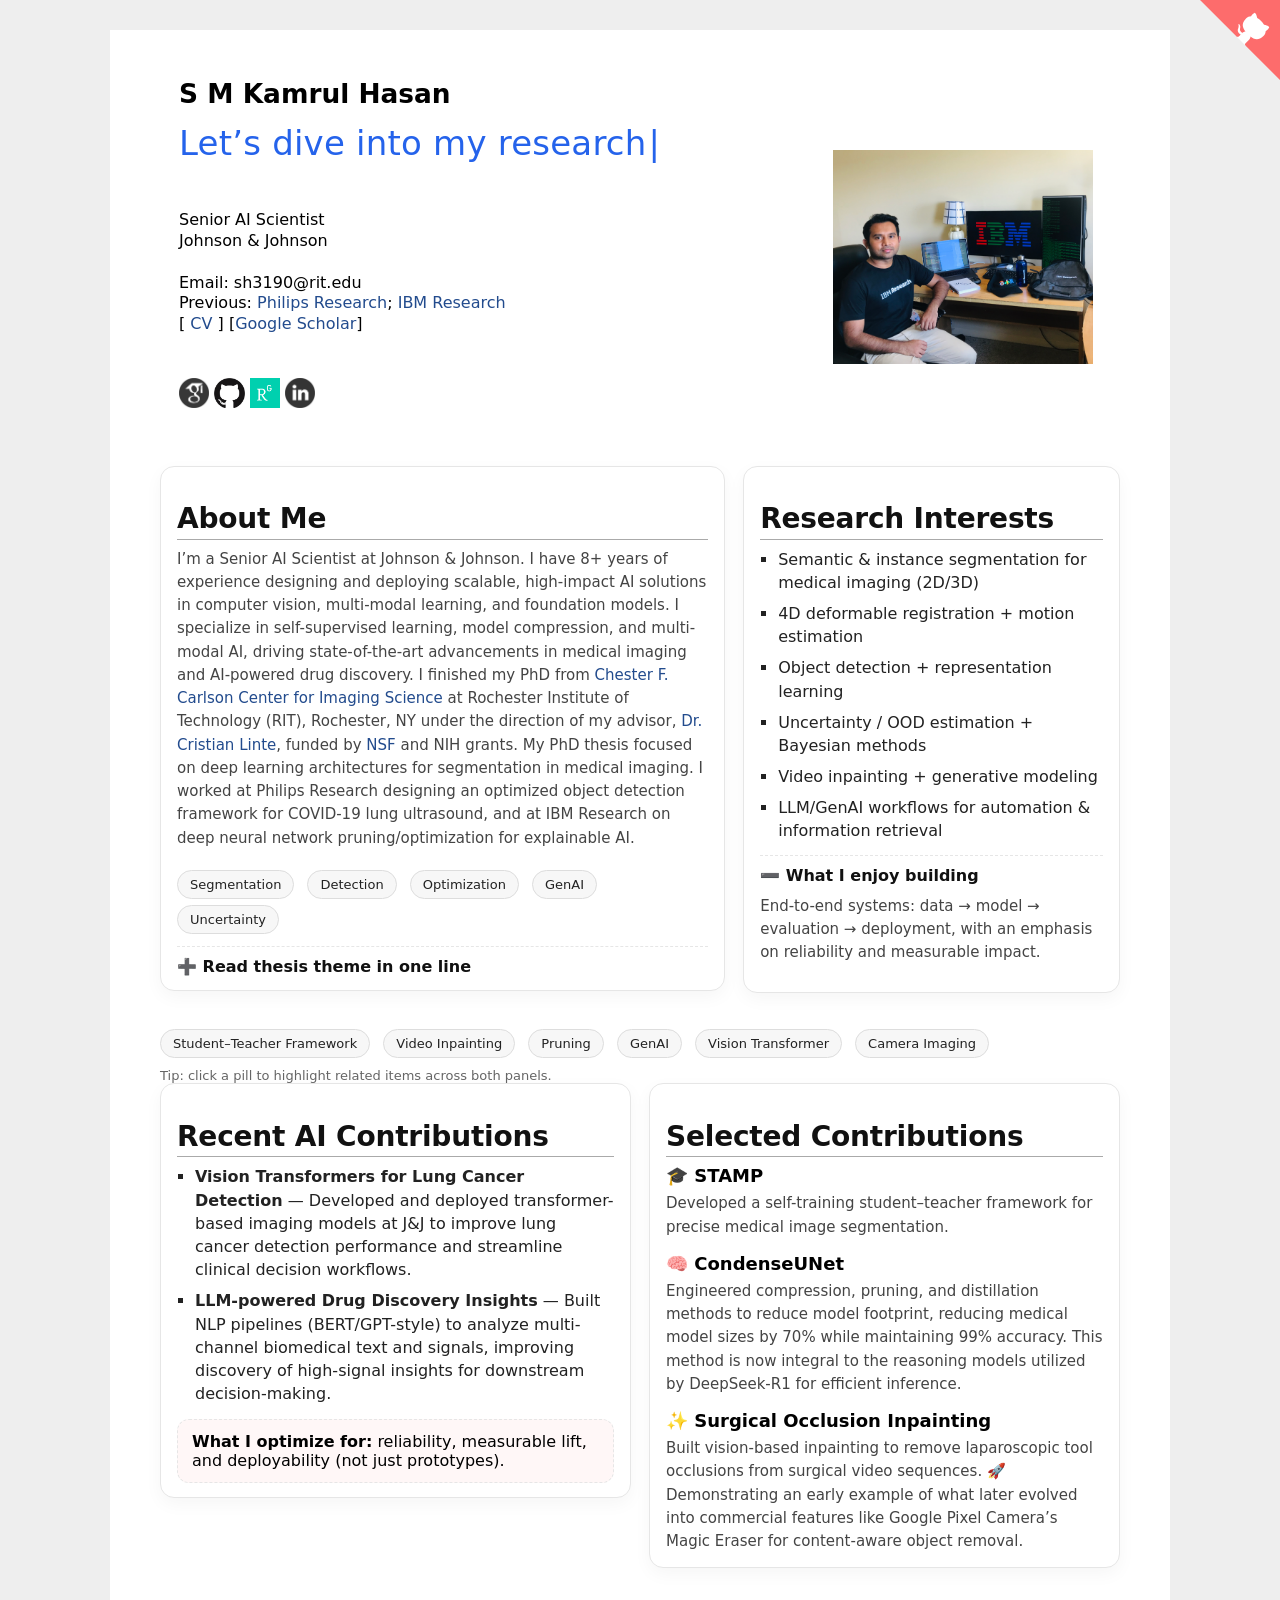
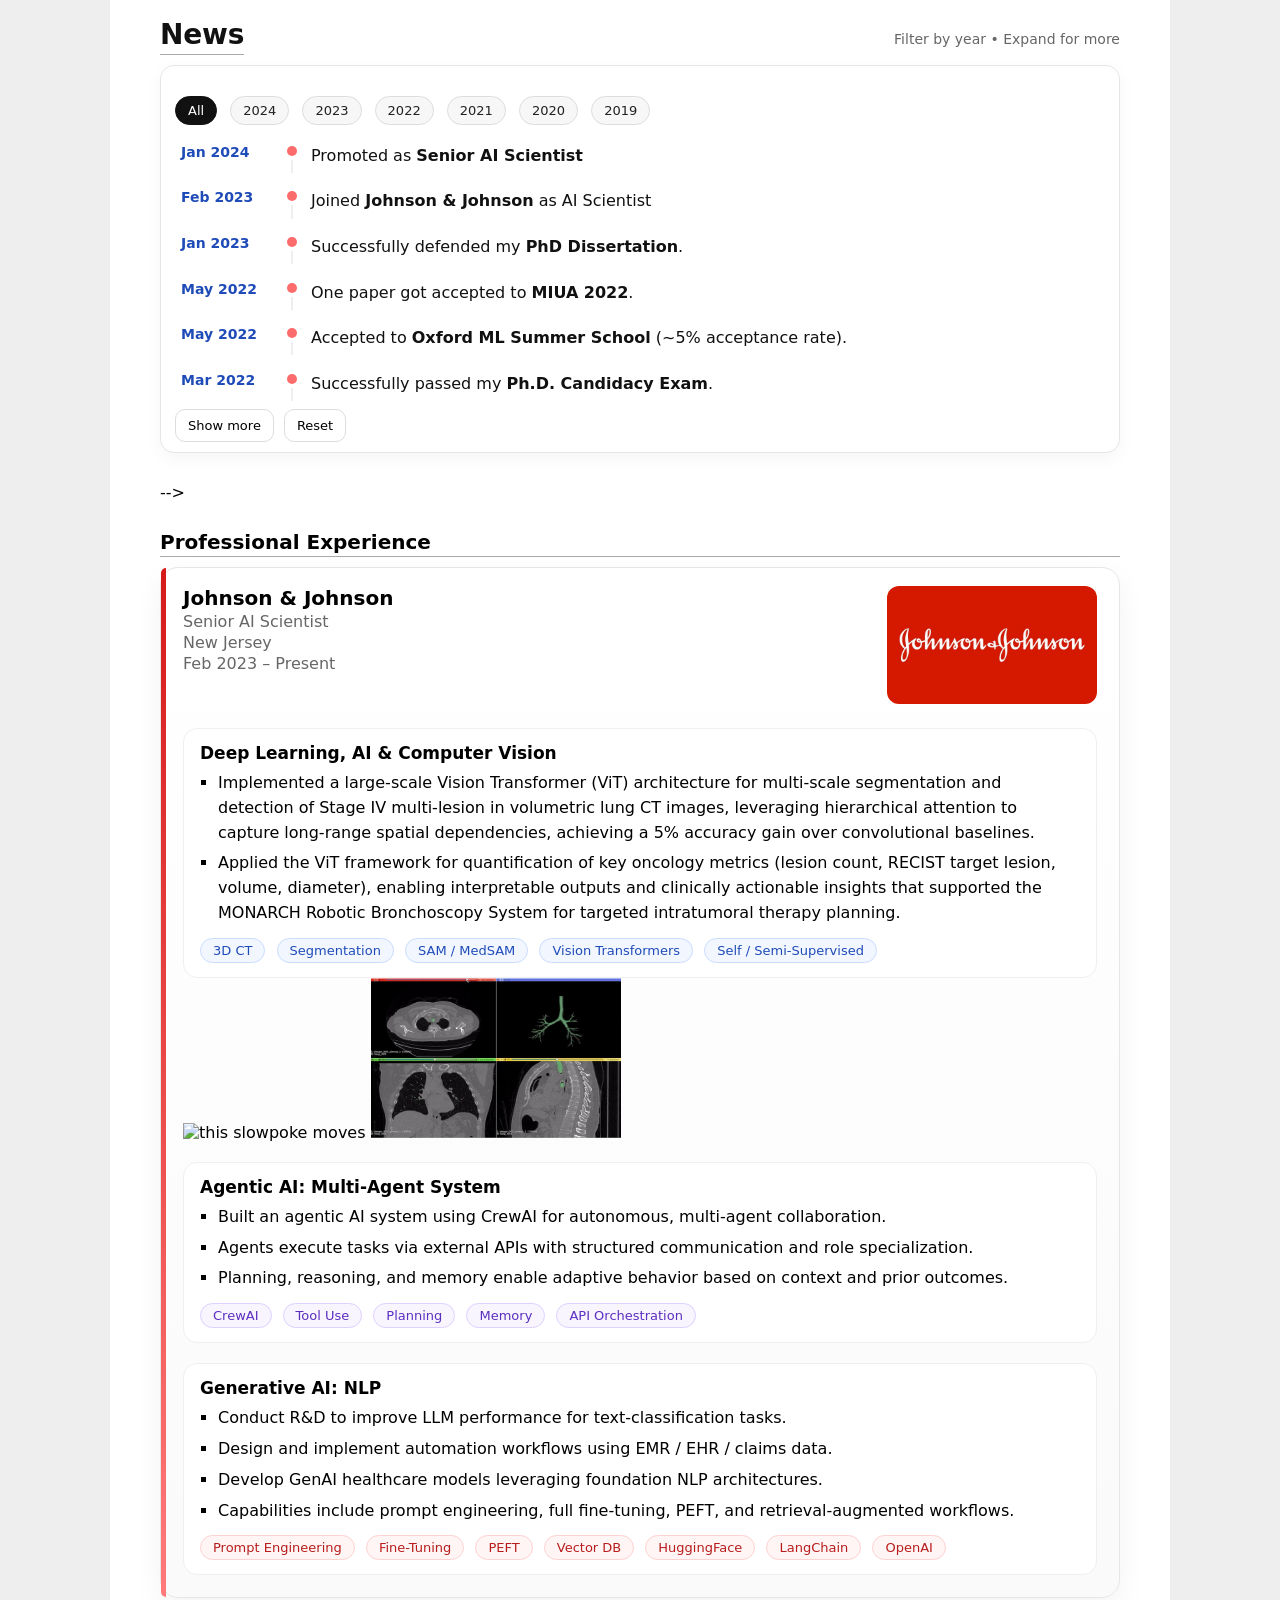
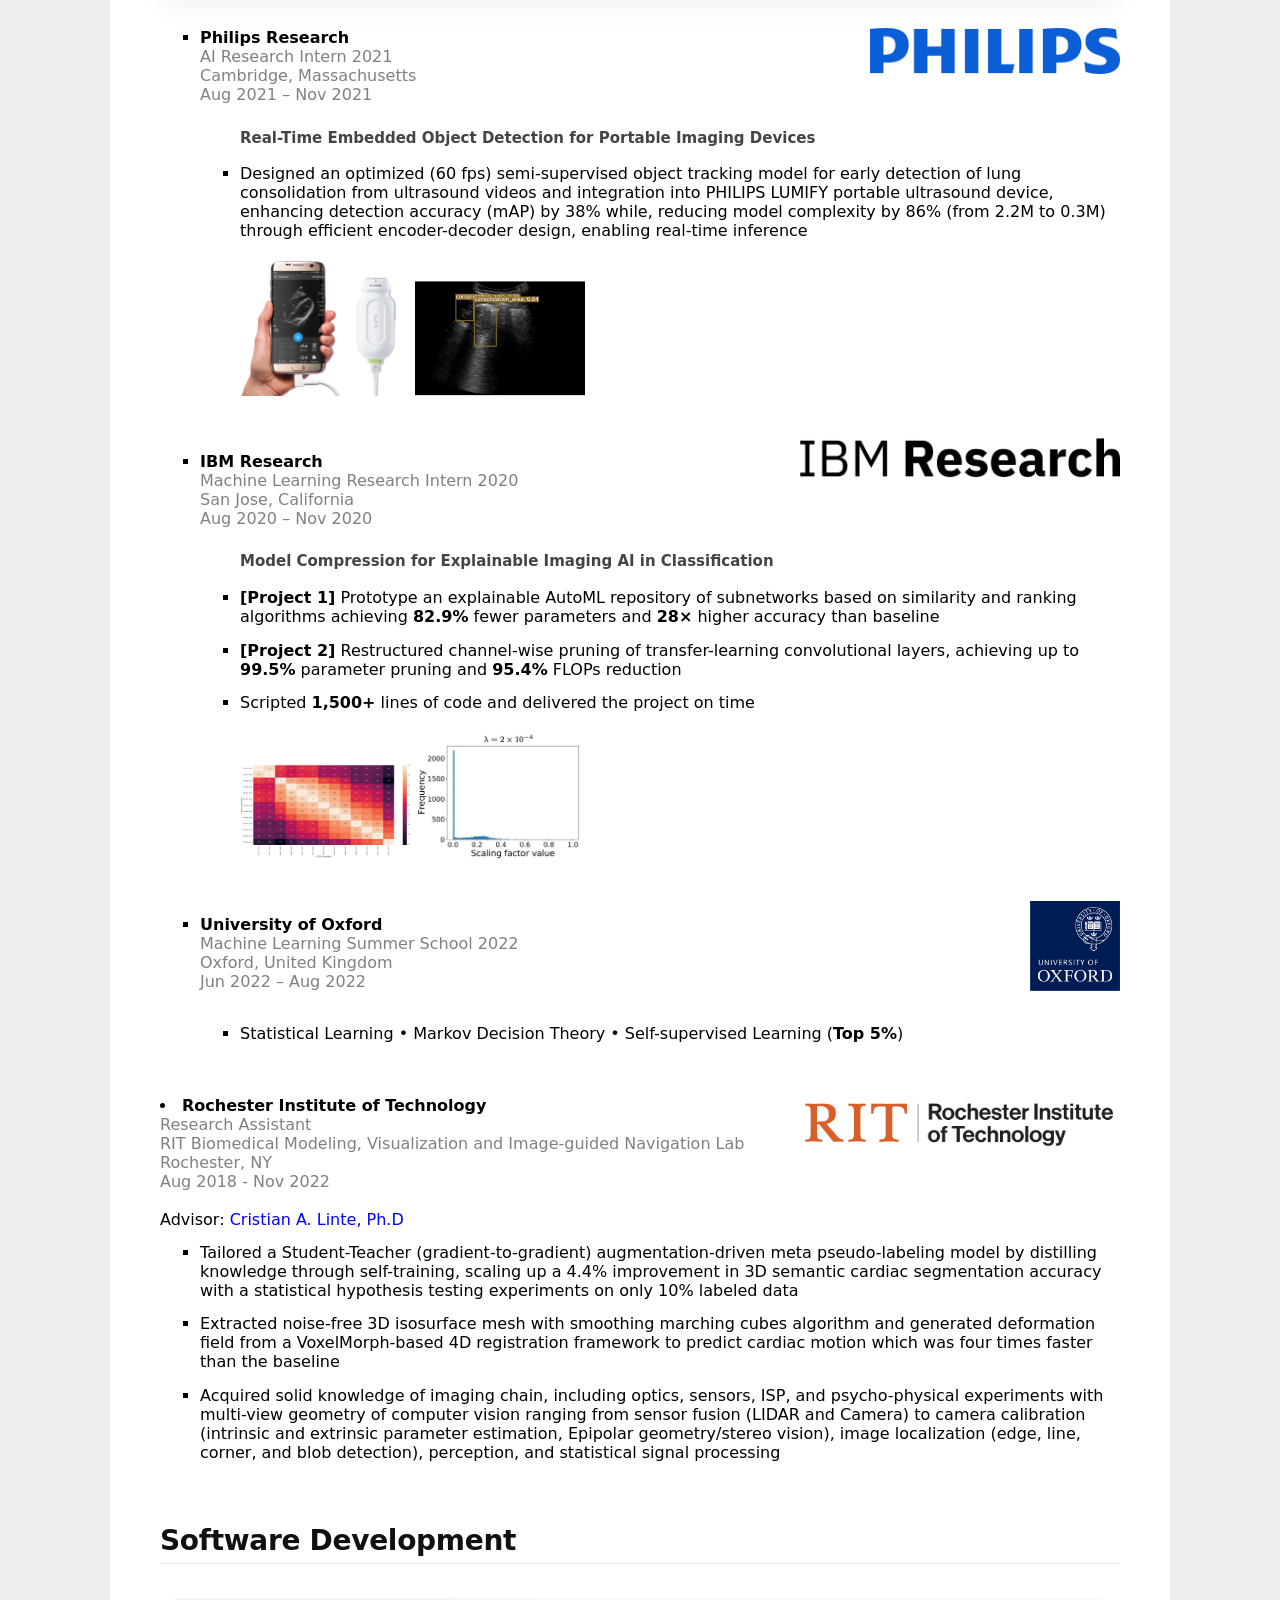
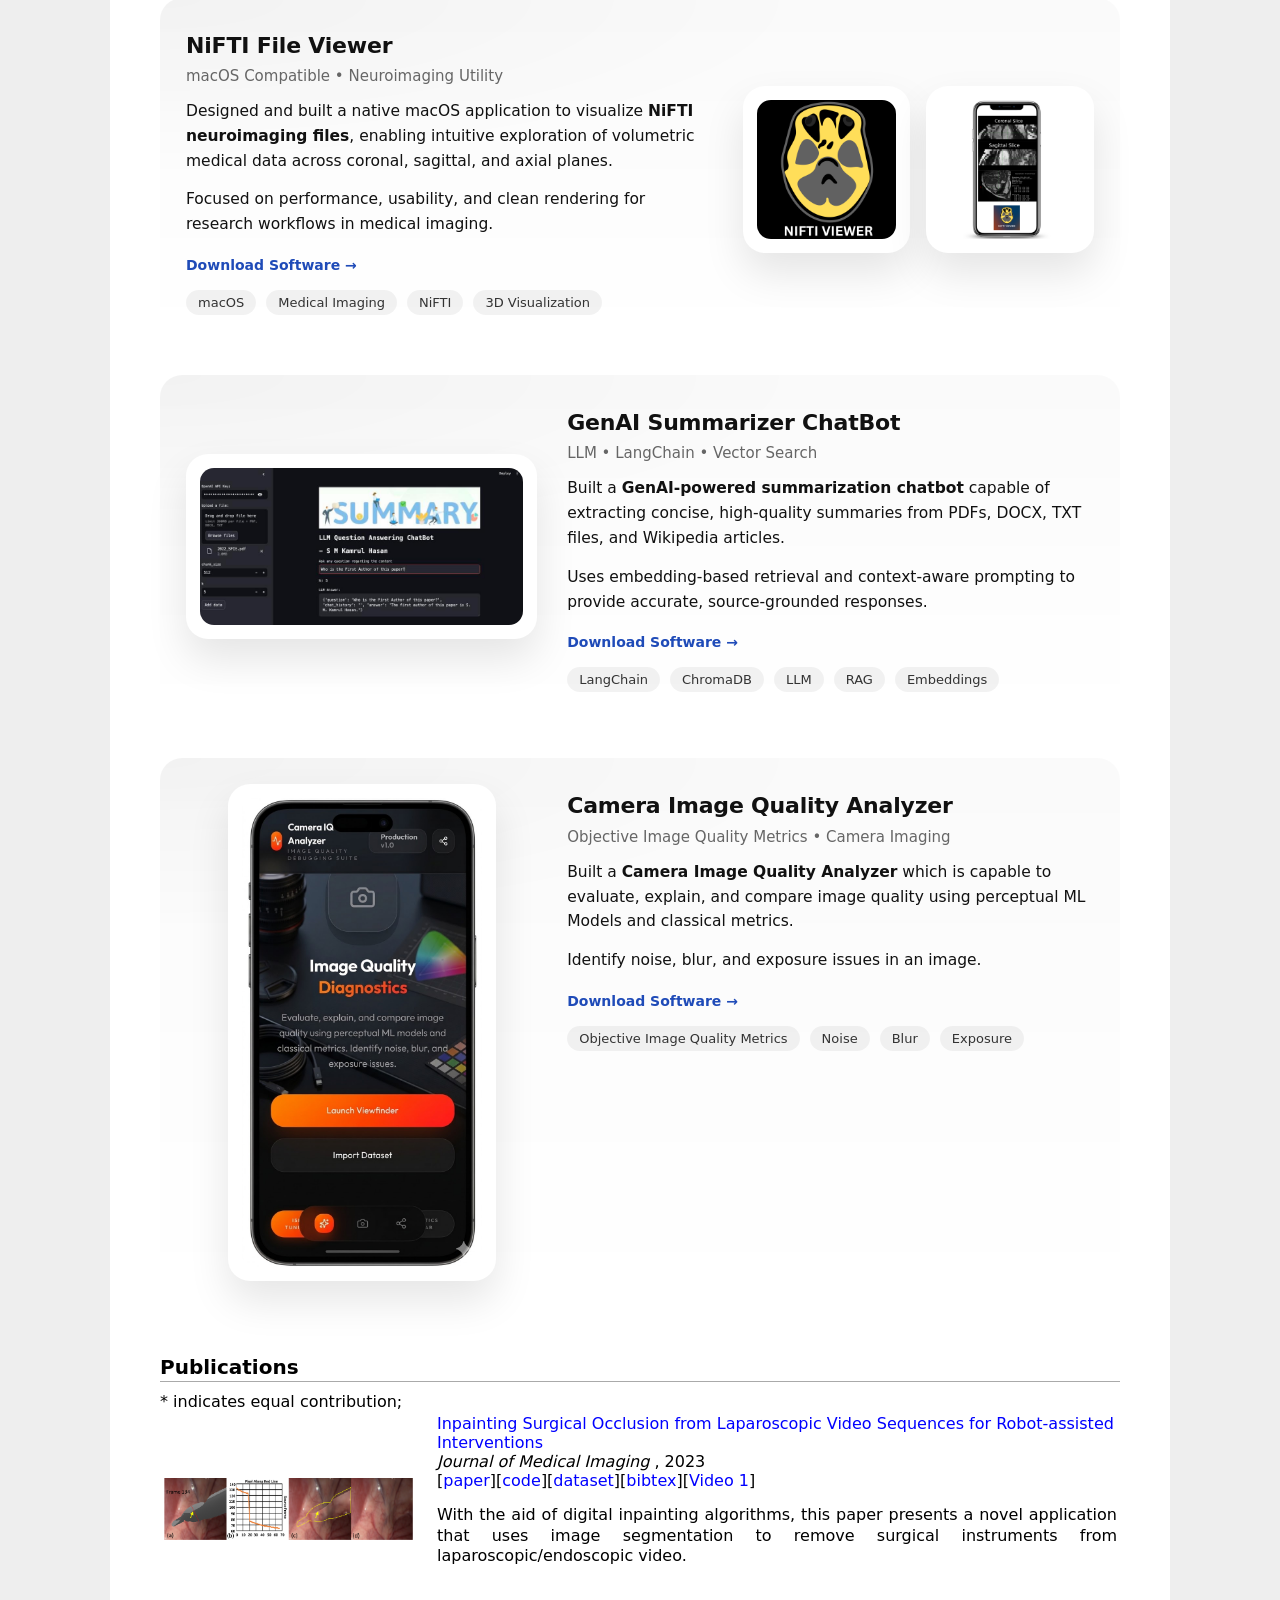
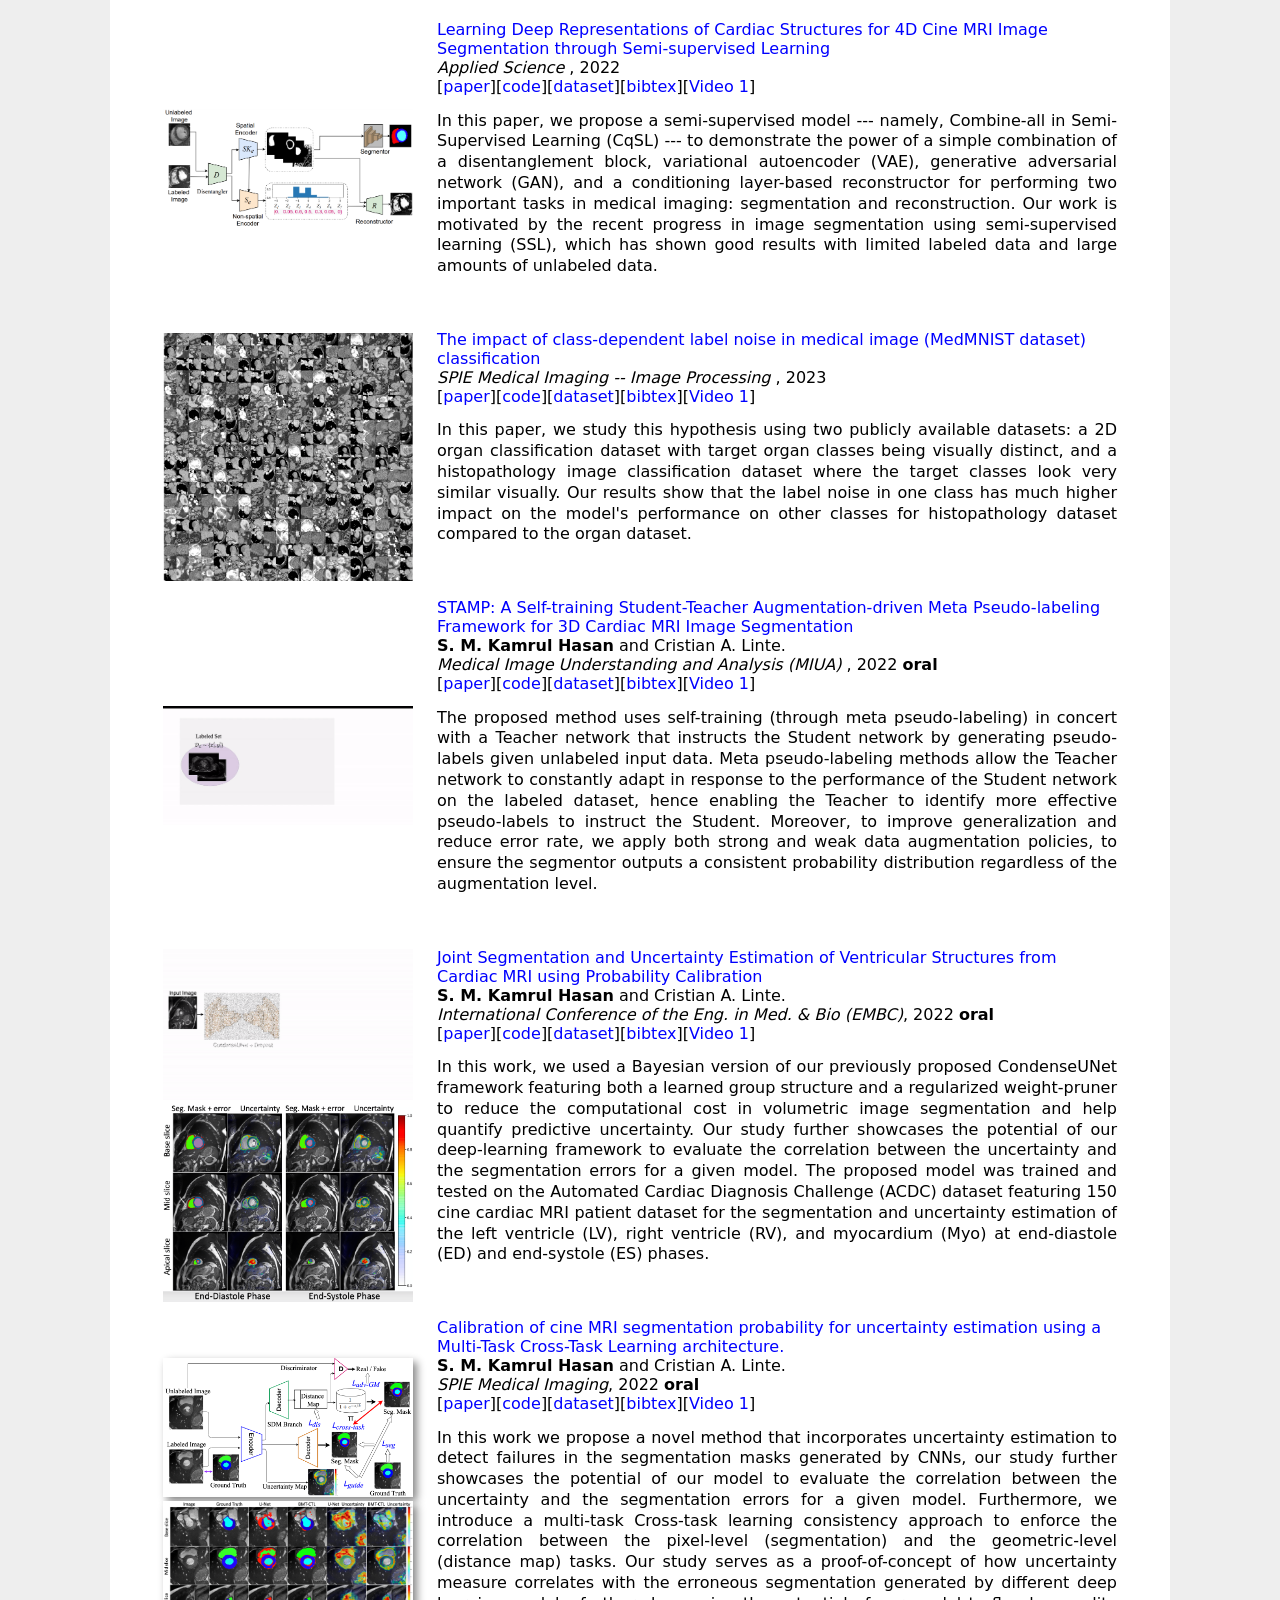
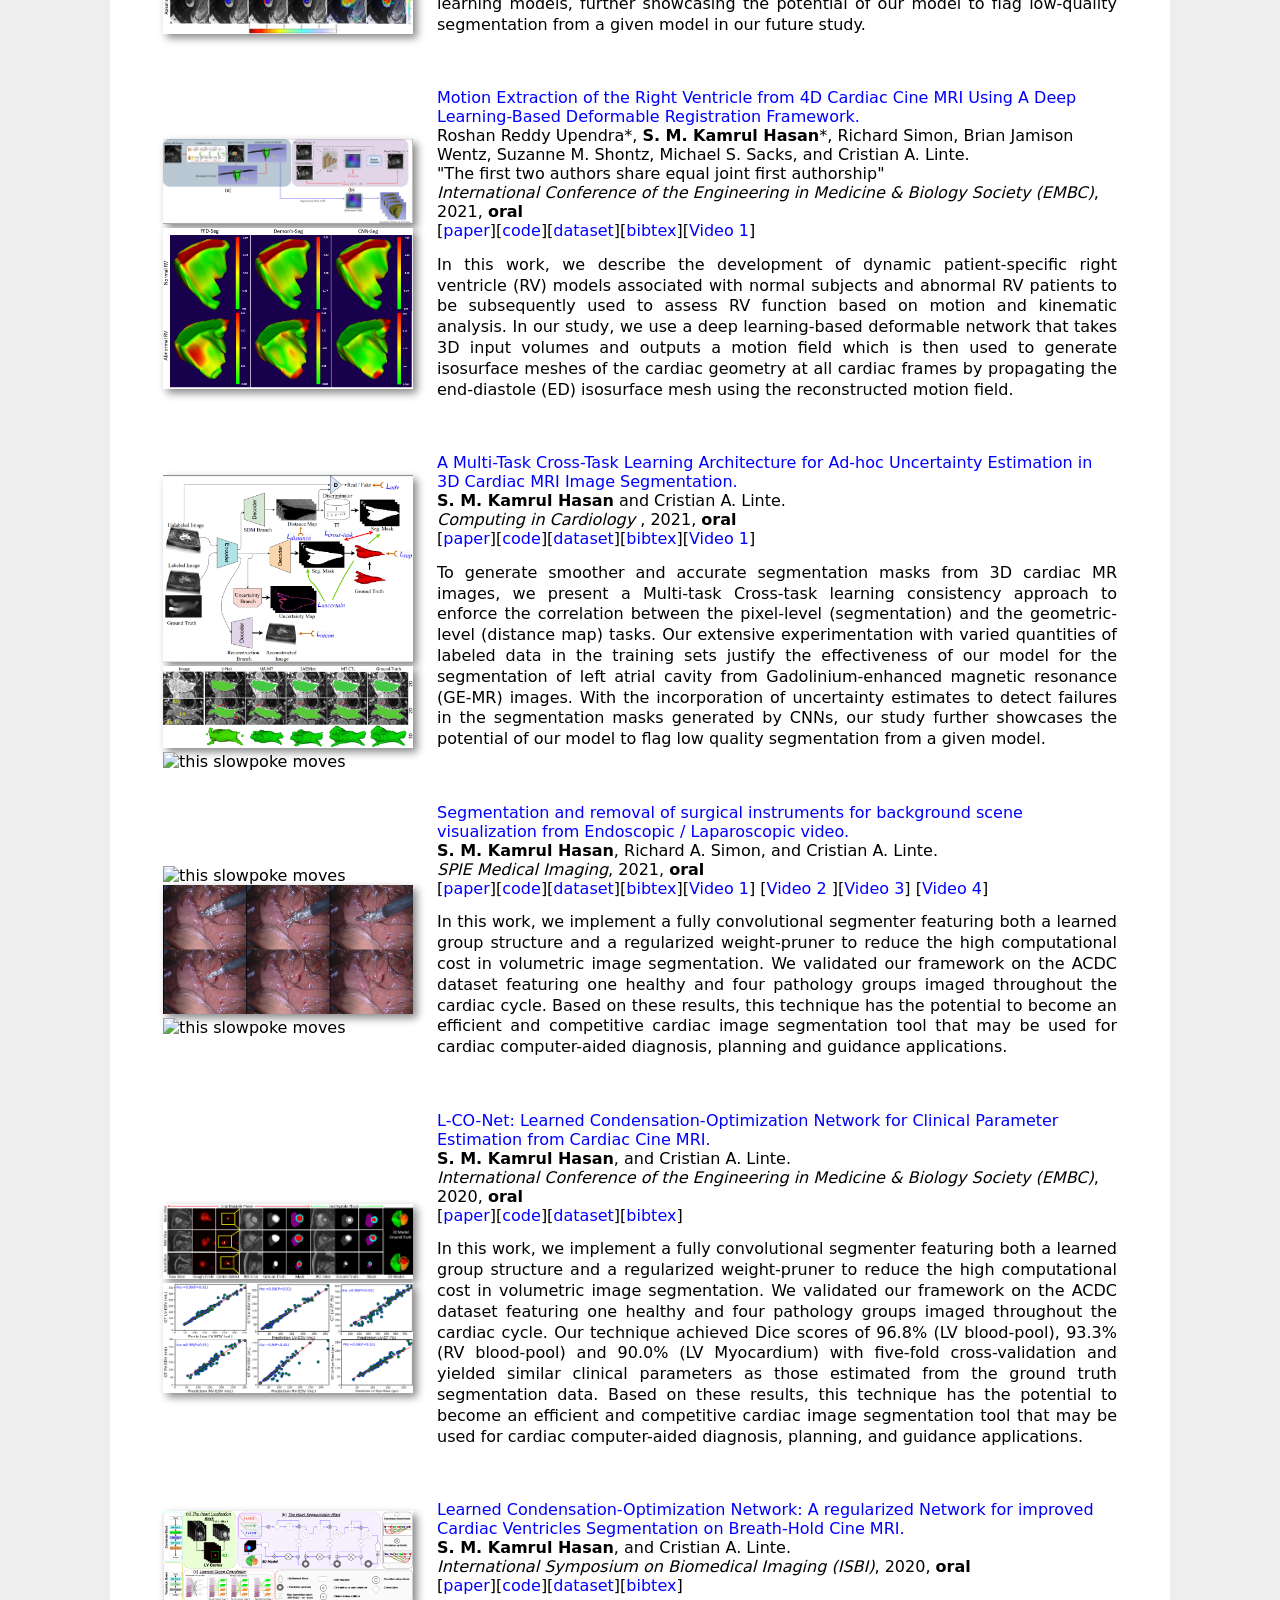
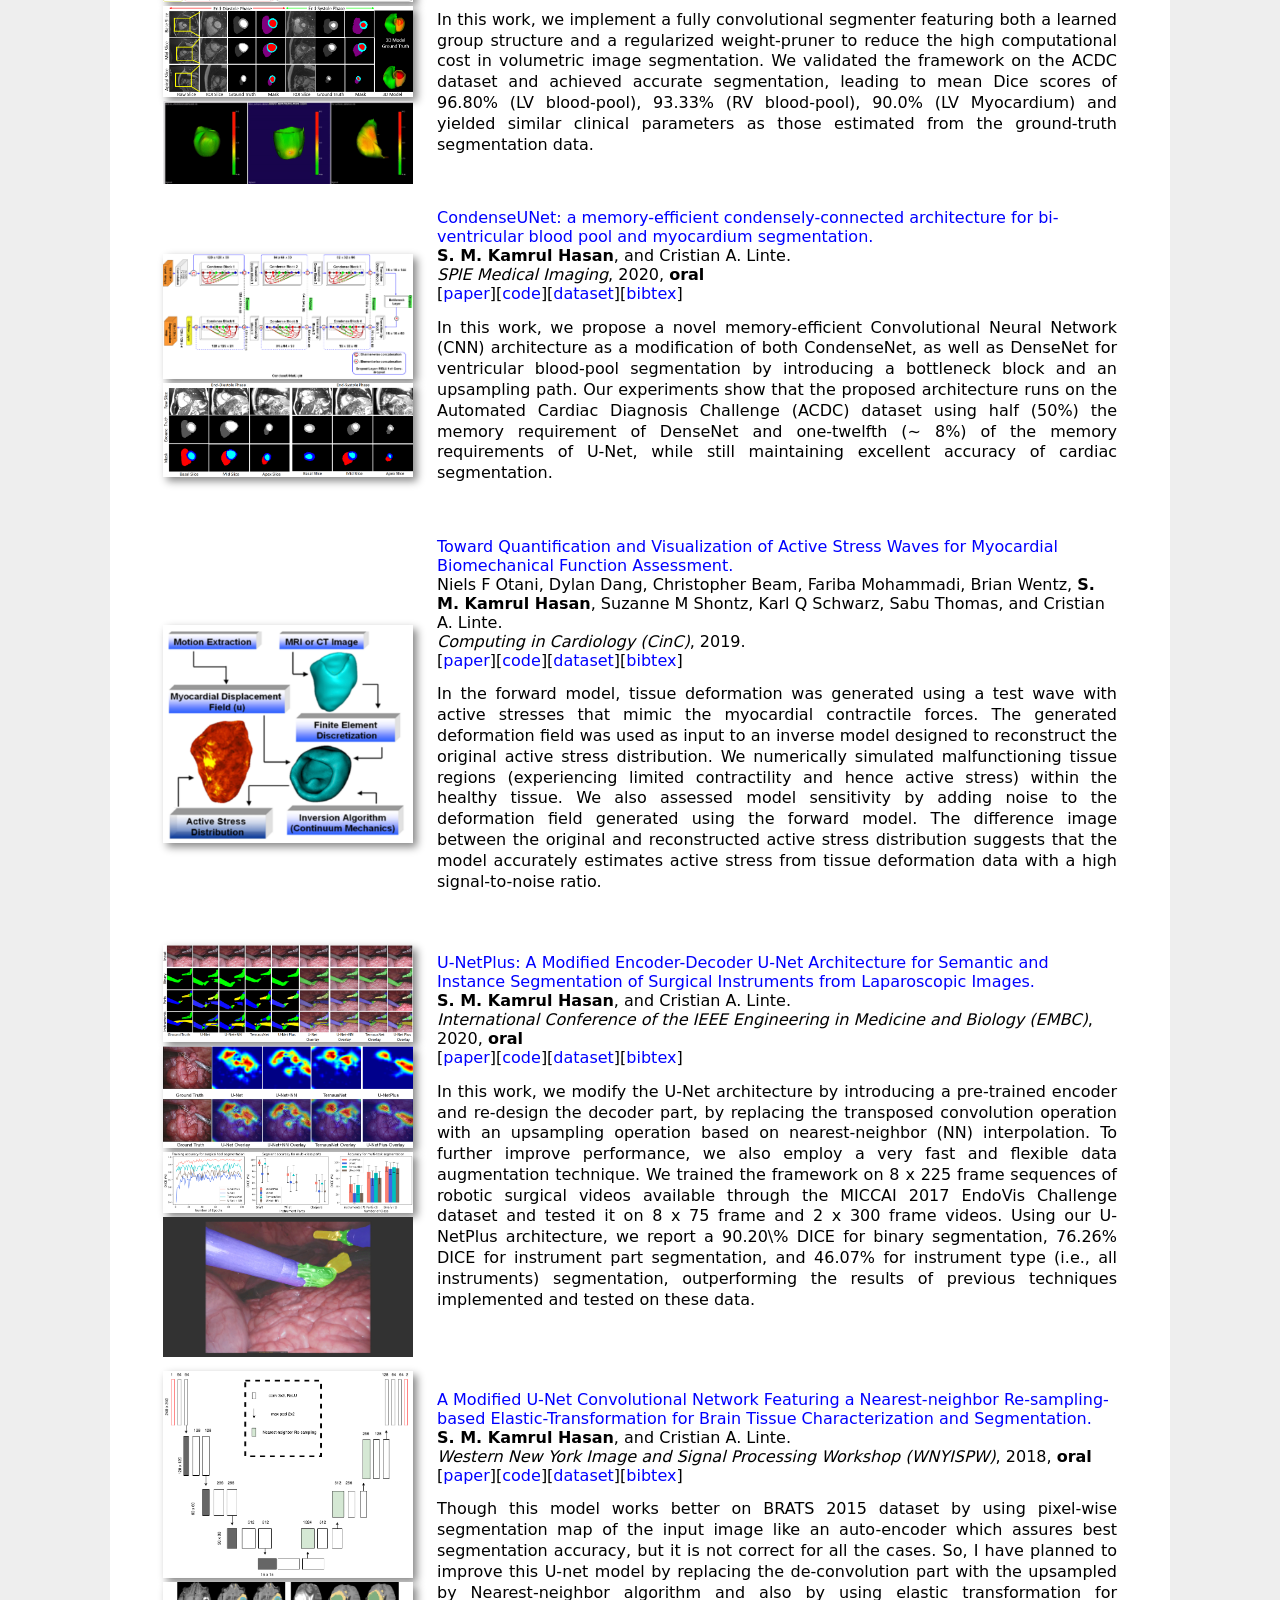
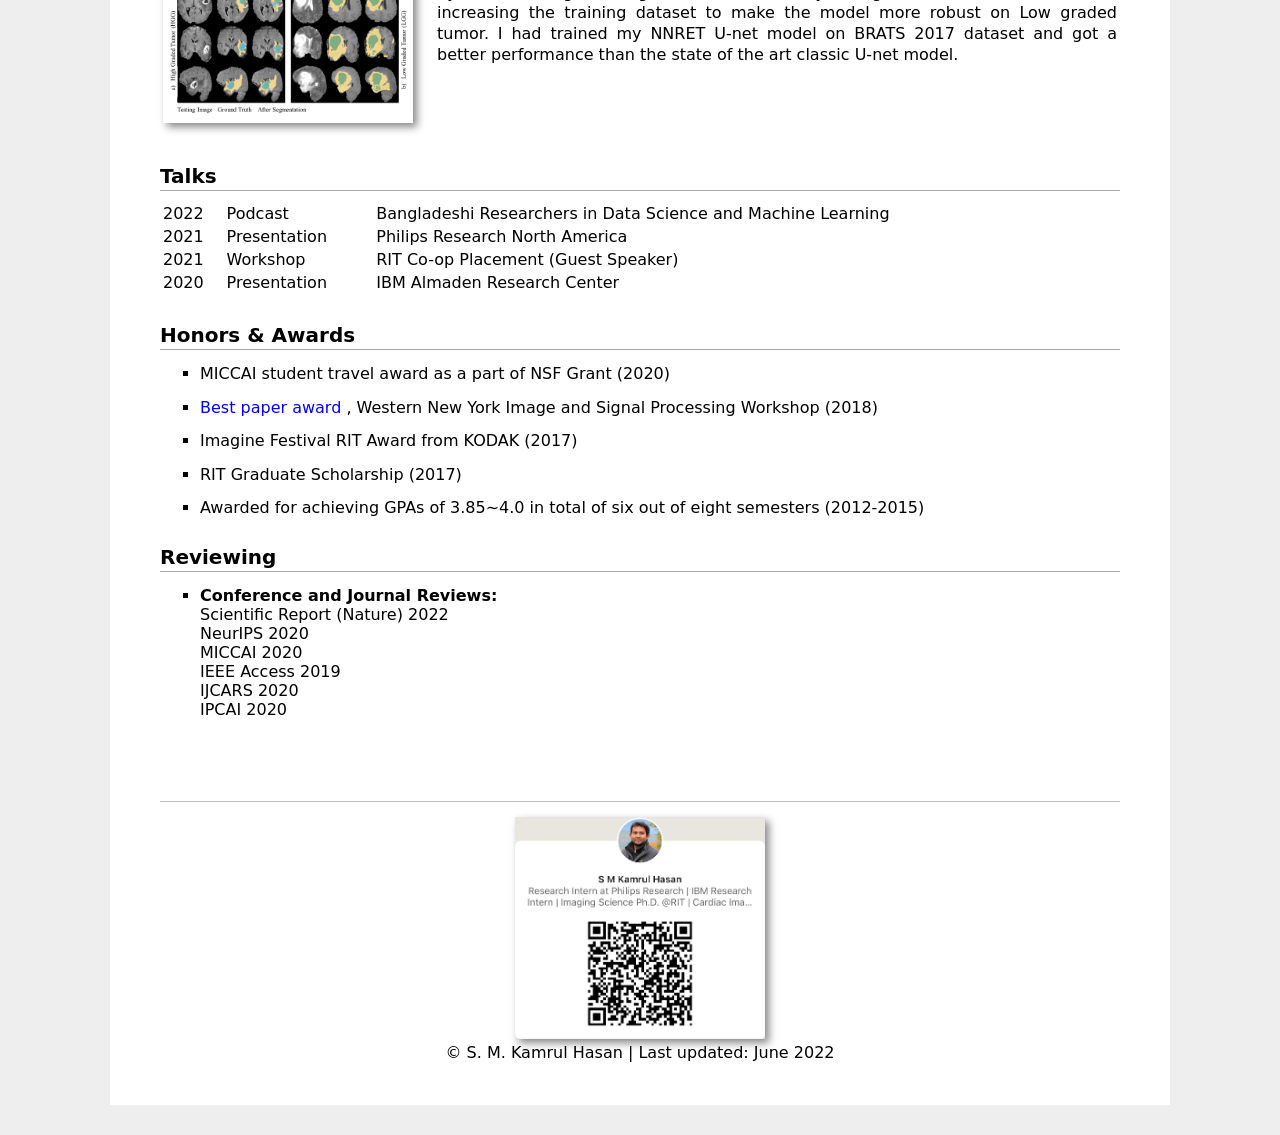
==== commit dcd5a194: "Update index.html" ====
--- a/index.html
+++ b/index.html
@@ -1480,7 +1480,7 @@
 </div>
   <section class="sw-item reverse">
     <div class="sw-visual">
-      <div class="sw-card" style="max-width:360px;">
+      <div class="sw-card" style="max-width:240px;">
         <img src="./indexpics/camera_IQ_NEW.jpg" alt="GenAI Summarizer UI">
       </div>
     </div>
@@ -1490,24 +1490,21 @@
       <div class="sw-sub">Objective Image Quality Metrics • Camera Imaging</div>
 
       <p class="sw-desc">
-        Built a <b>GenAI-powered summarization chatbot</b> capable of extracting
-        concise, high-quality summaries from PDFs, DOCX, TXT files,
-        and Wikipedia articles.
+        Built a <b>Camera Image Quality Analyzer</b> which is capable to evaluate, explain, and
+        compare image quality using perceptual ML Models and classical metrics.
       </p>
 
       <p class="sw-desc">
-        Uses embedding-based retrieval and context-aware prompting
-        to provide accurate, source-grounded responses.
+        Identify noise, blur, and exposure issues in an image.
       </p>
 
       <a class="sw-link" href="https://github.com/SMKamrulHasan/smkamrulhasan.github.io/tree/main/data/GenAI_Summarizer_ChatBot.py">Download Software →</a>
 
       <div class="sw-tags">
-        <span class="sw-tag">LangChain</span>
-        <span class="sw-tag">ChromaDB</span>
-        <span class="sw-tag">LLM</span>
-        <span class="sw-tag">RAG</span>
-        <span class="sw-tag">Embeddings</span>
+        <span class="sw-tag">Objective Image Quality Metrics</span>
+        <span class="sw-tag">Noise</span>
+        <span class="sw-tag">Blur</span>
+        <span class="sw-tag">Exposure</span>
       </div>
     </div>
   </section>
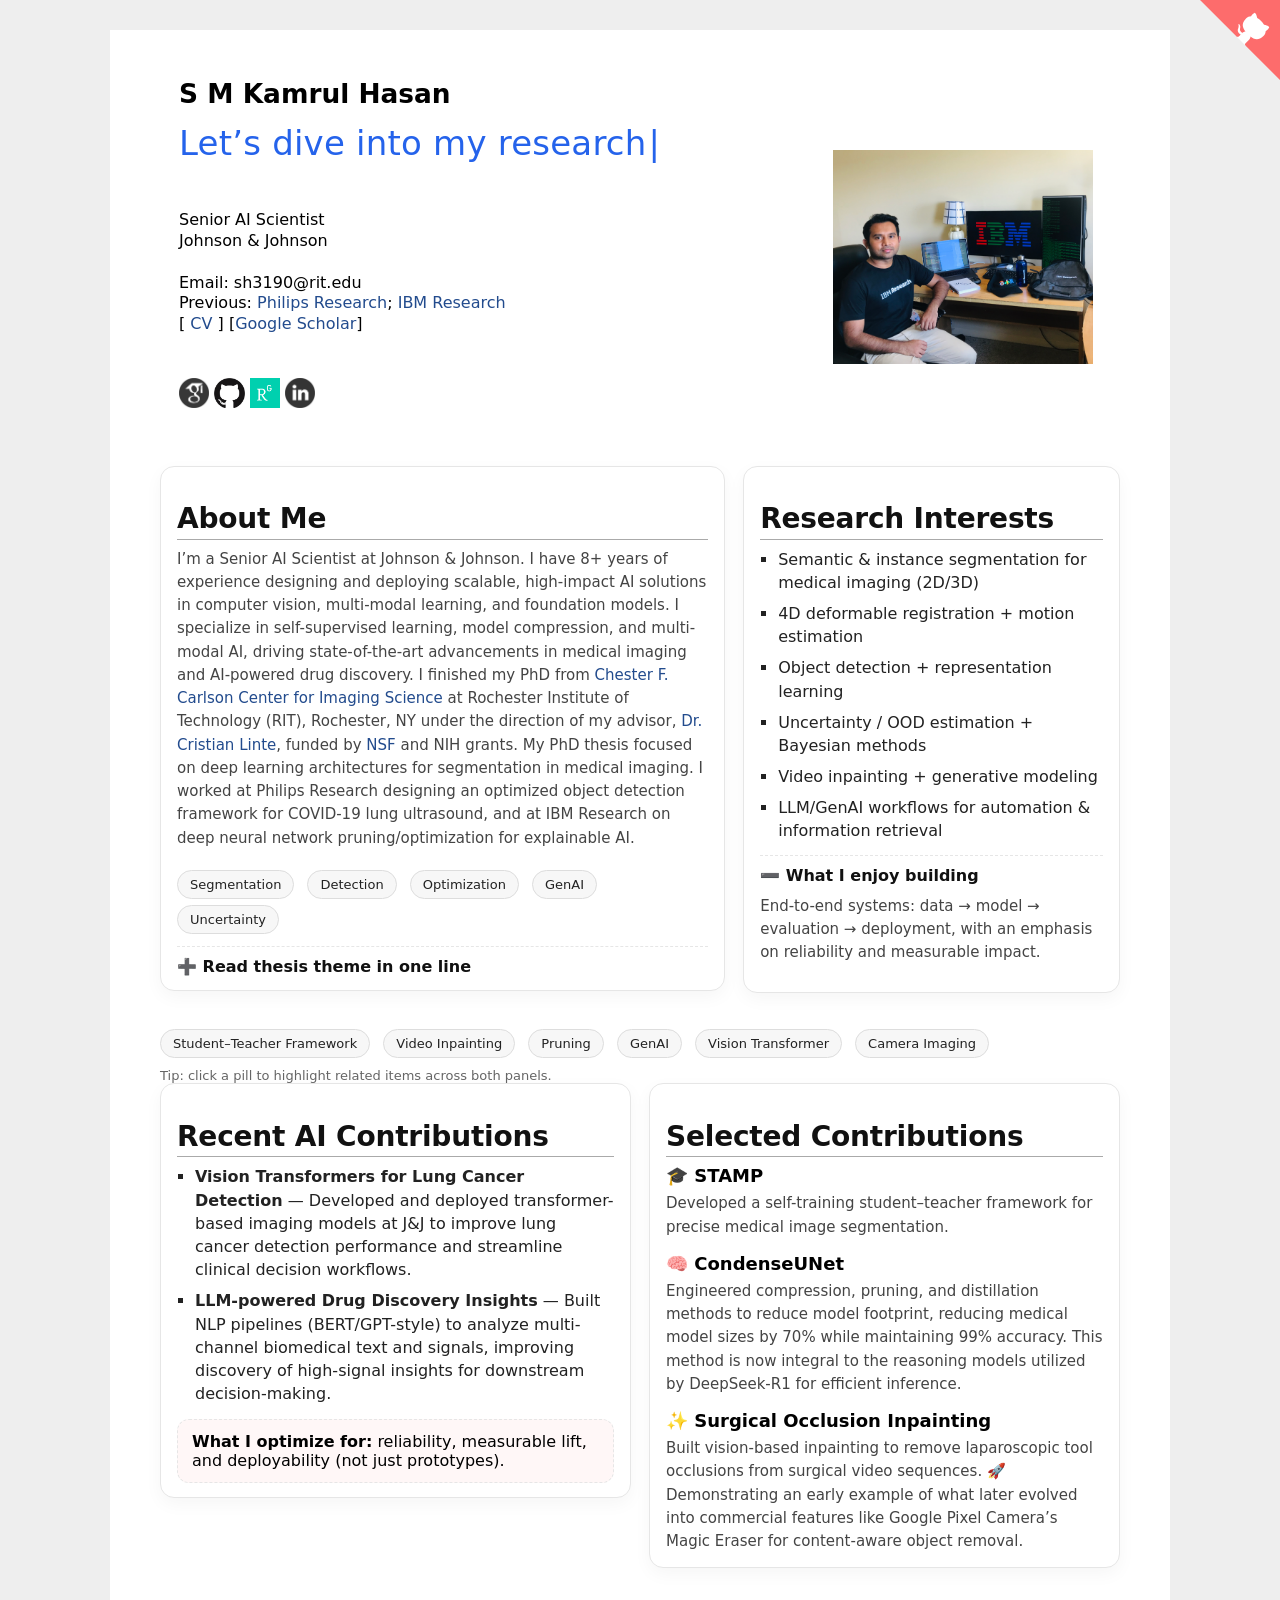
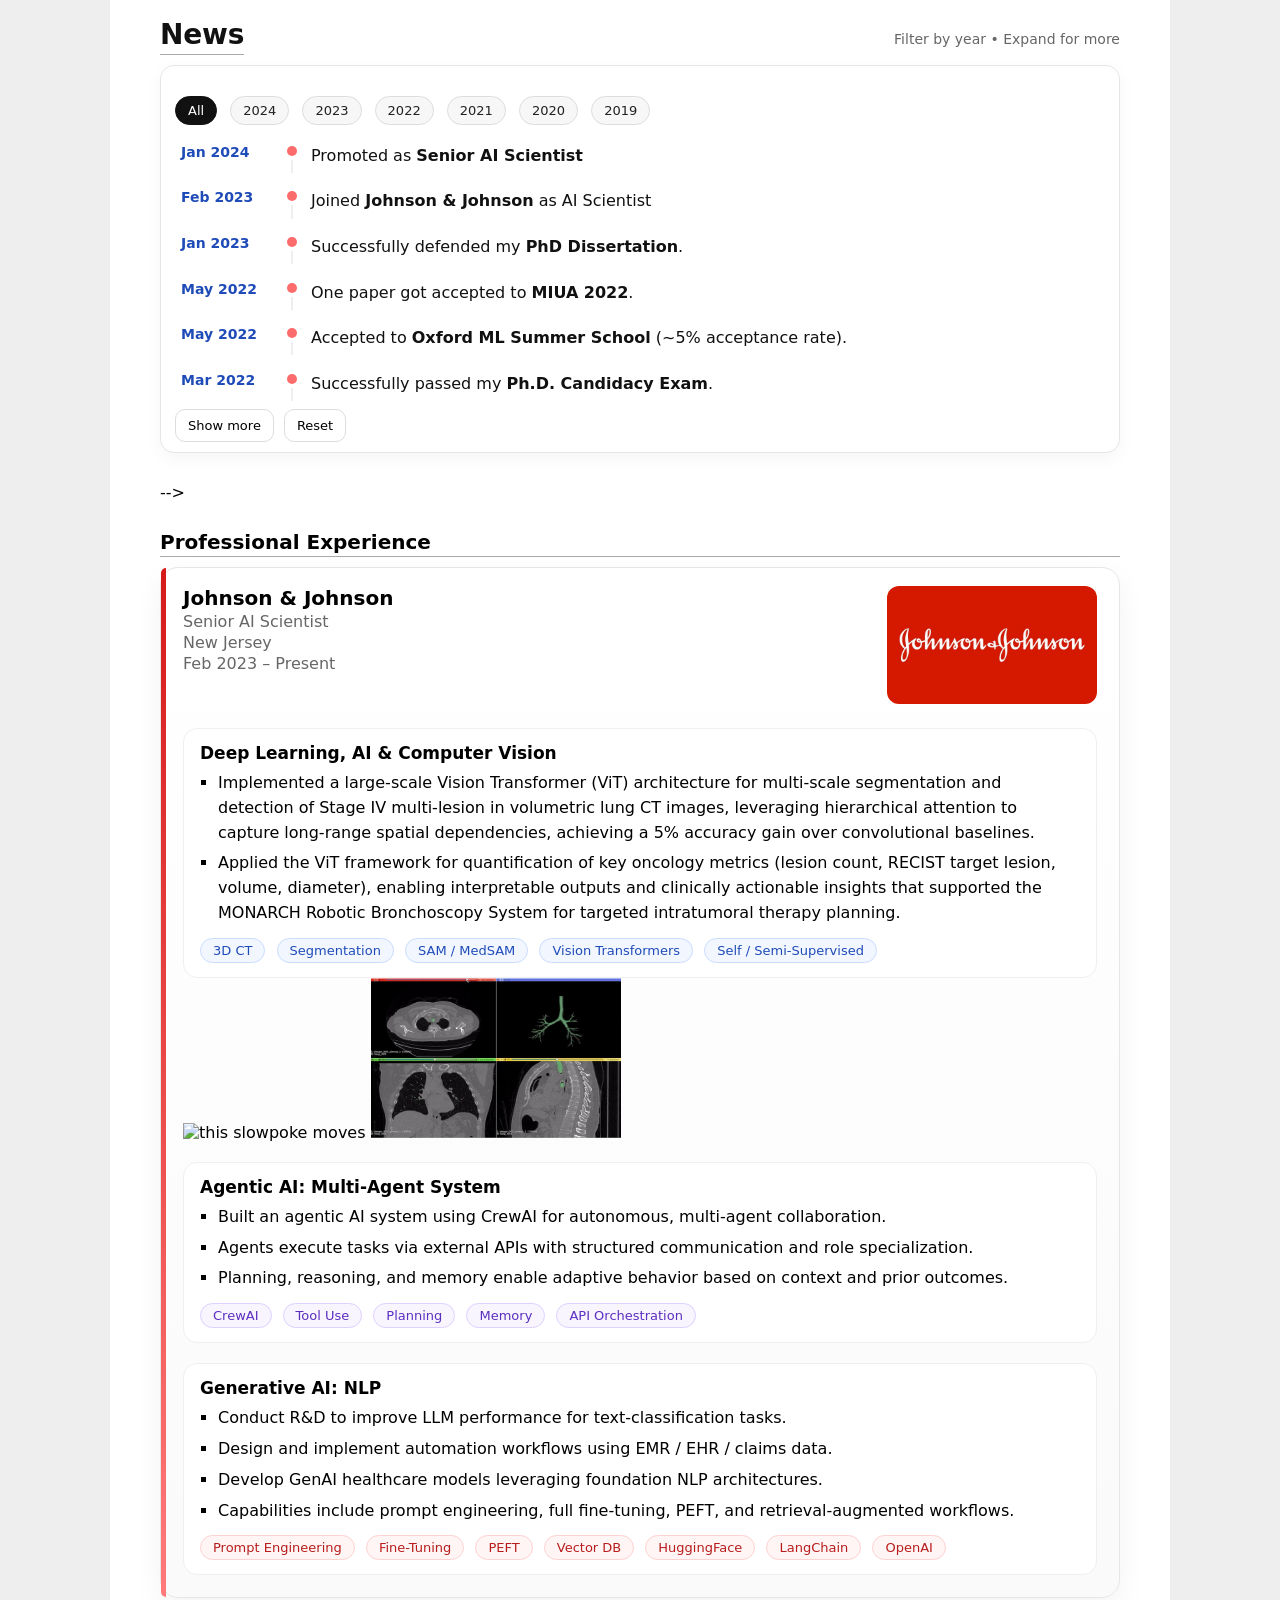
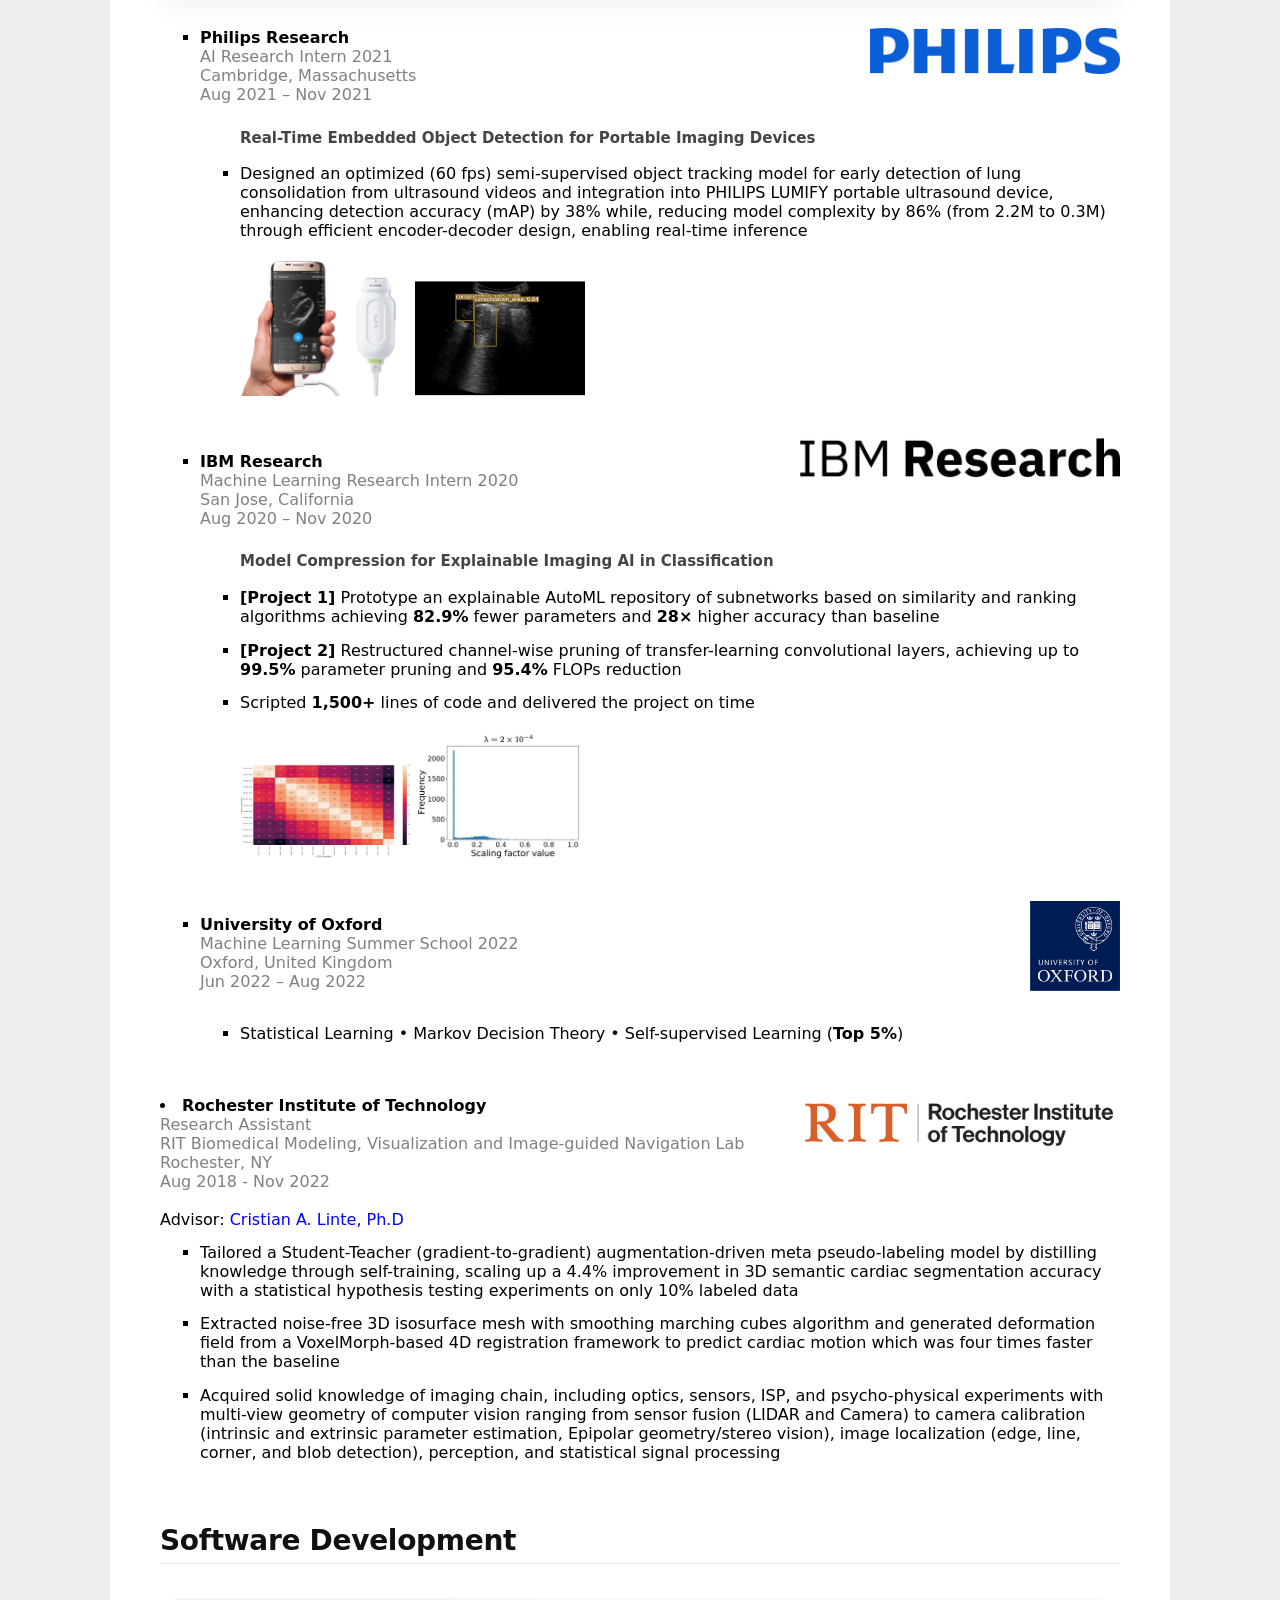
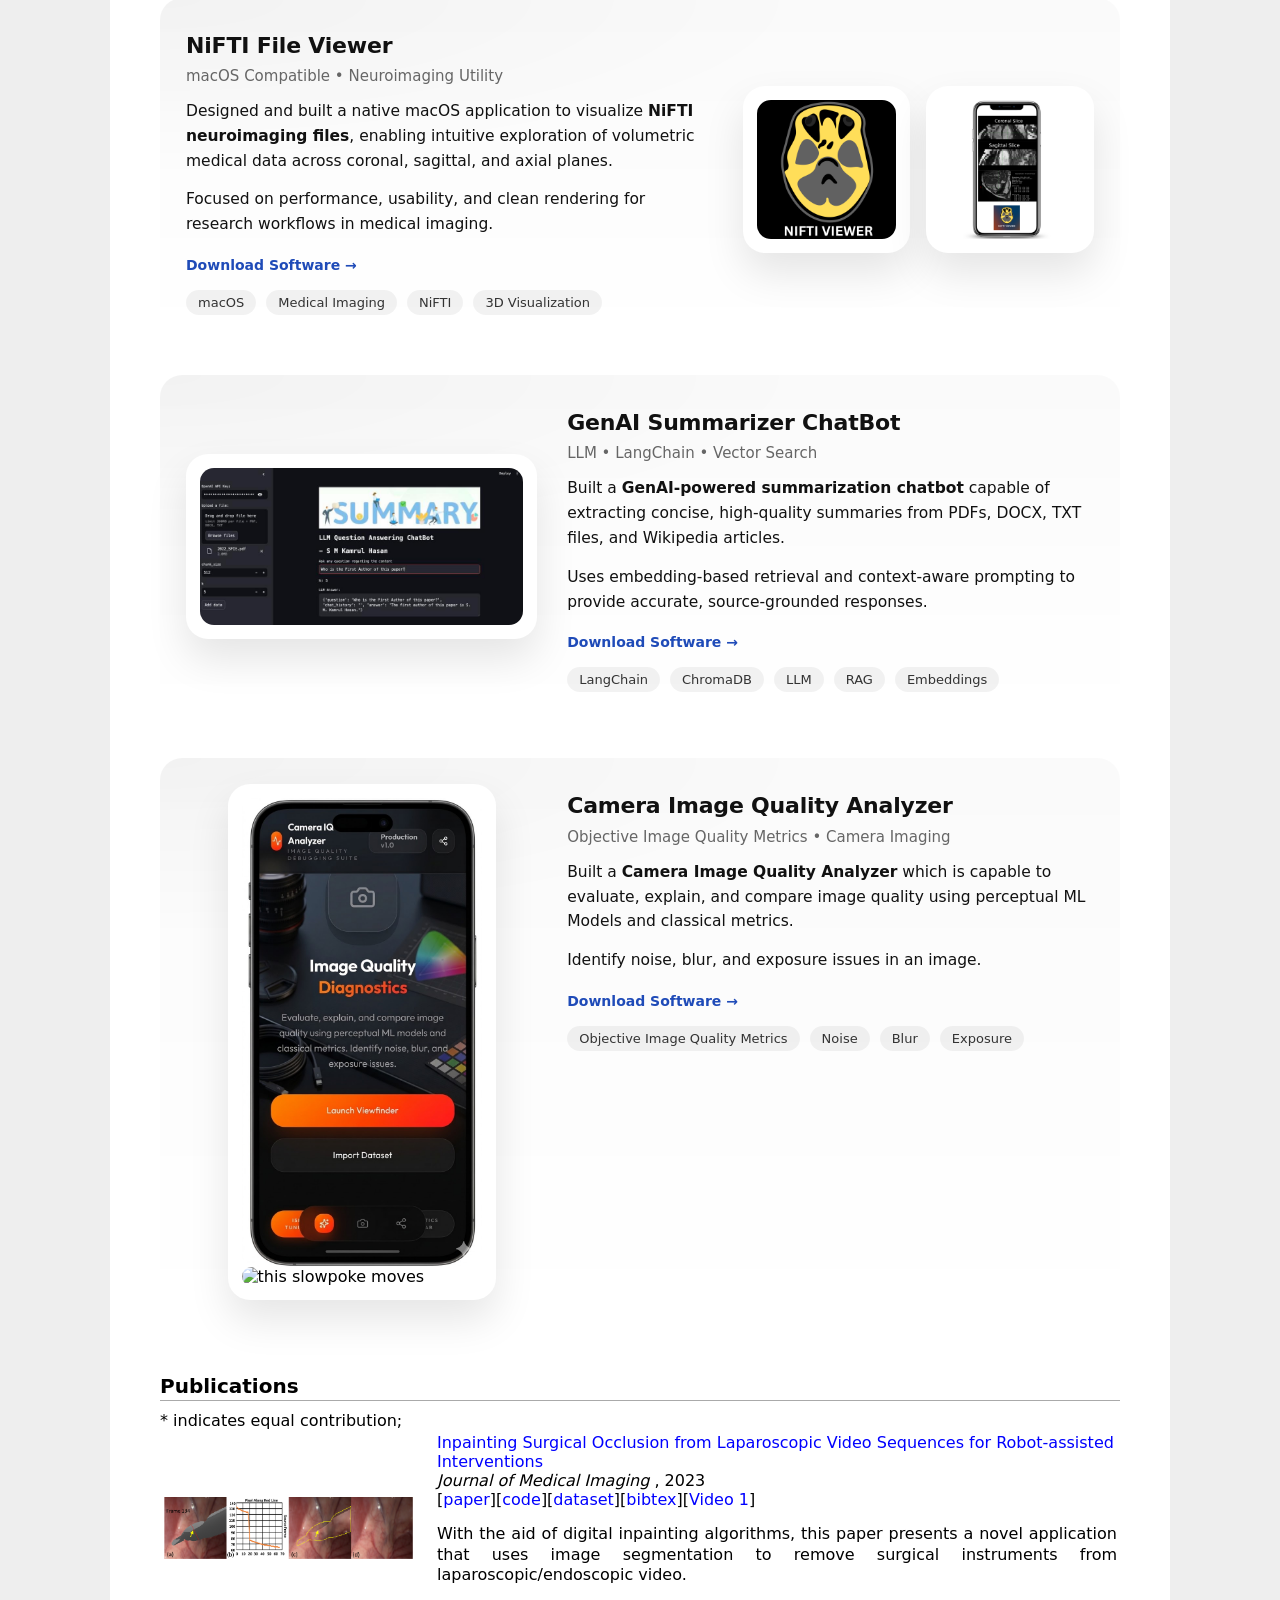
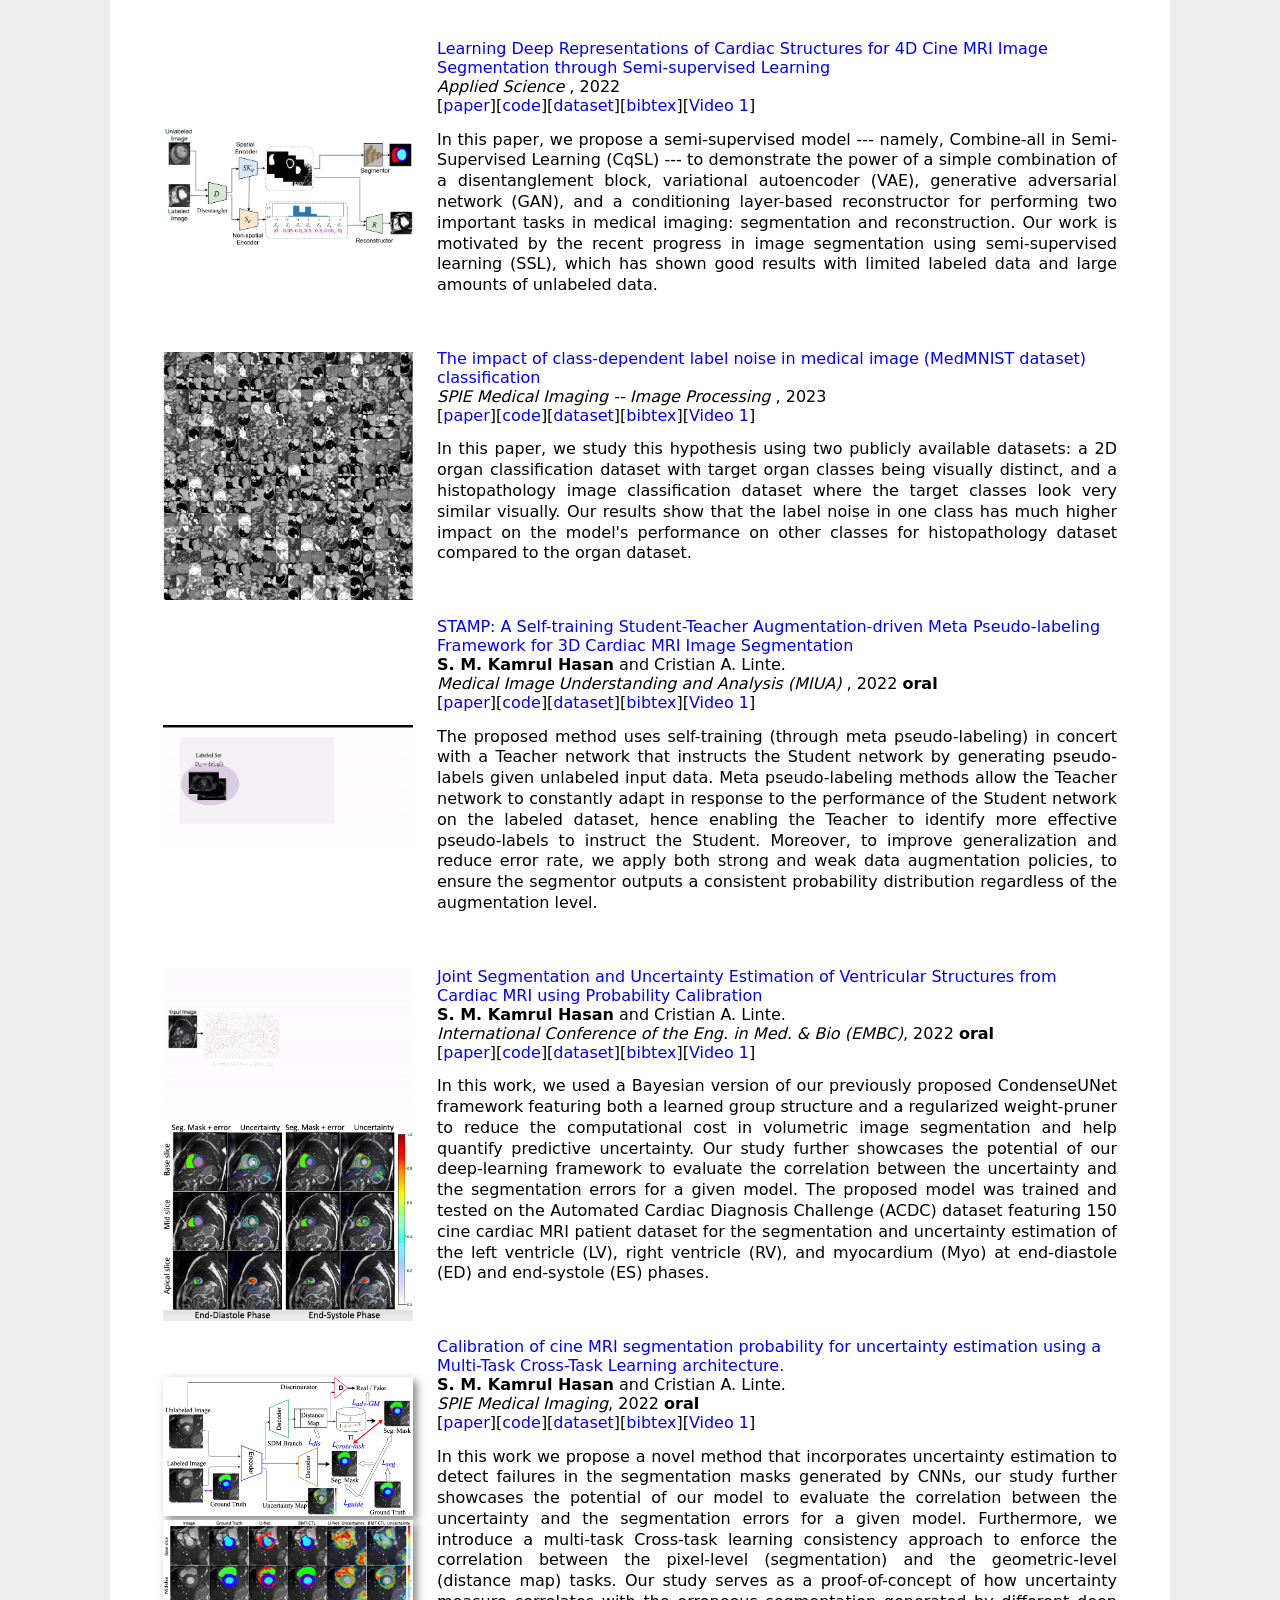
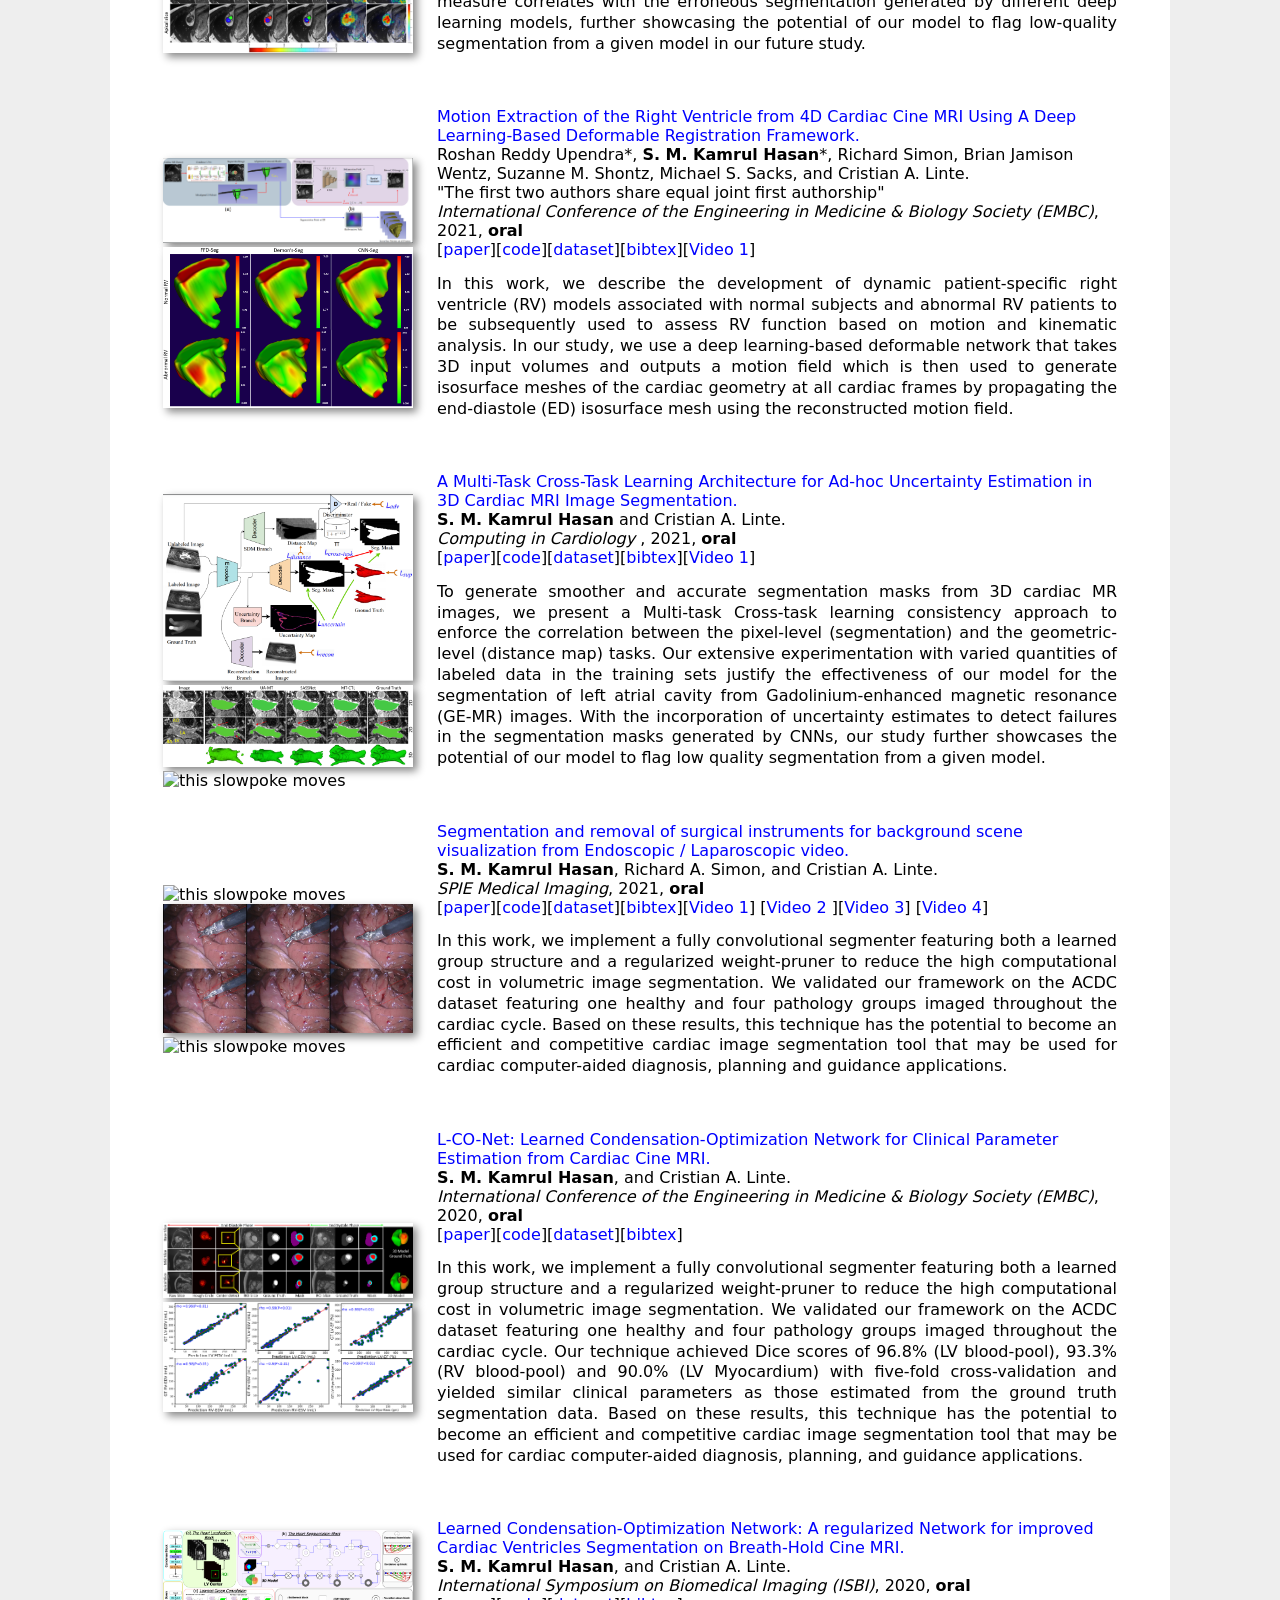
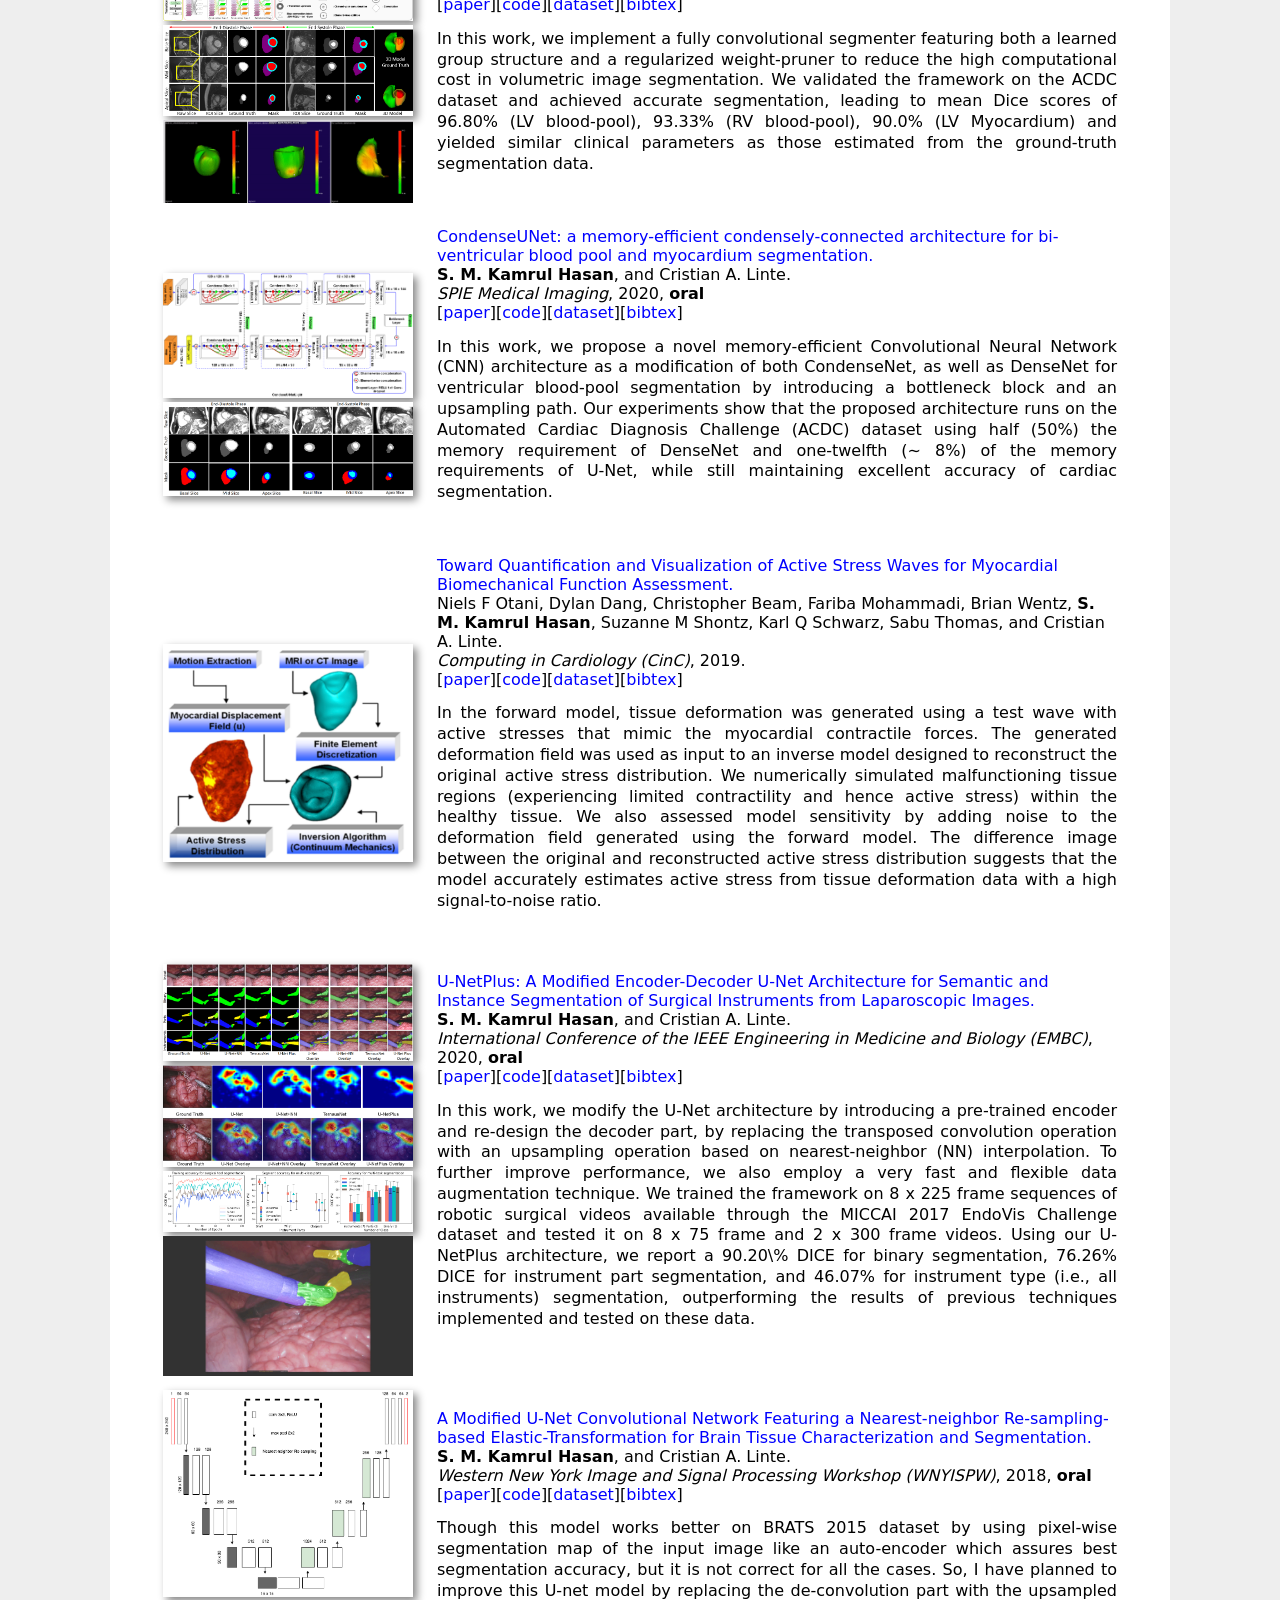
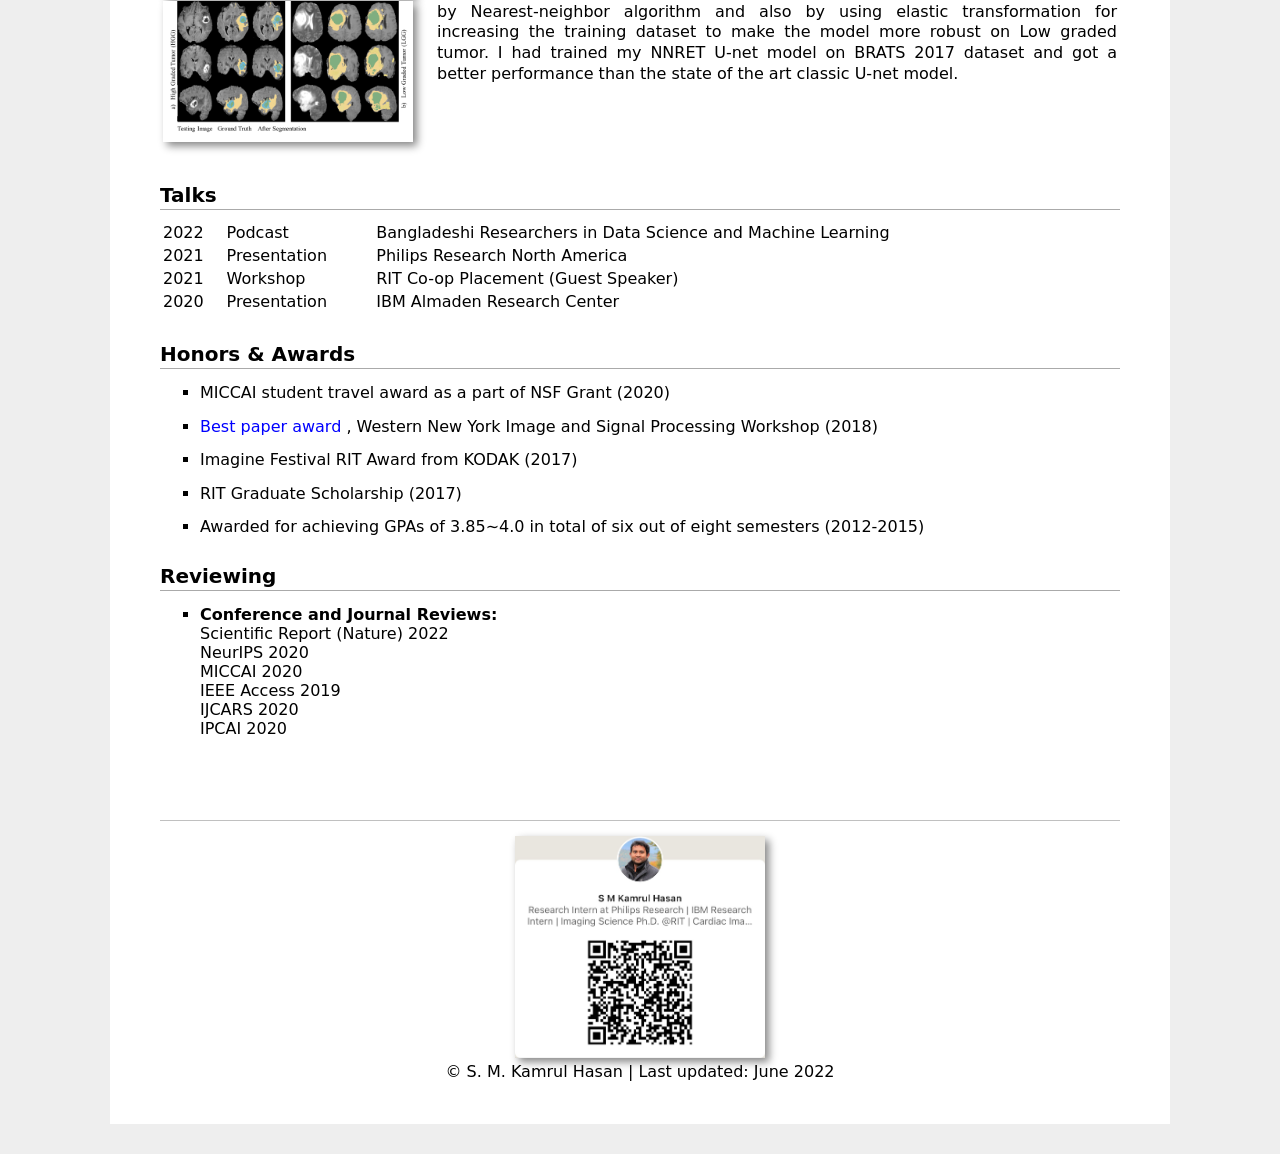
==== commit 7ed5ff34: "Add GIF image to GenAI Summarizer UI section" ====
--- a/index.html
+++ b/index.html
@@ -1482,6 +1482,7 @@
     <div class="sw-visual">
       <div class="sw-card" style="max-width:240px;">
         <img src="./indexpics/camera_IQ_NEW.jpg" alt="GenAI Summarizer UI">
+		<img src="./indexpics/camera_IQ.gif" alt="this slowpoke moves"/>  
       </div>
     </div>
 
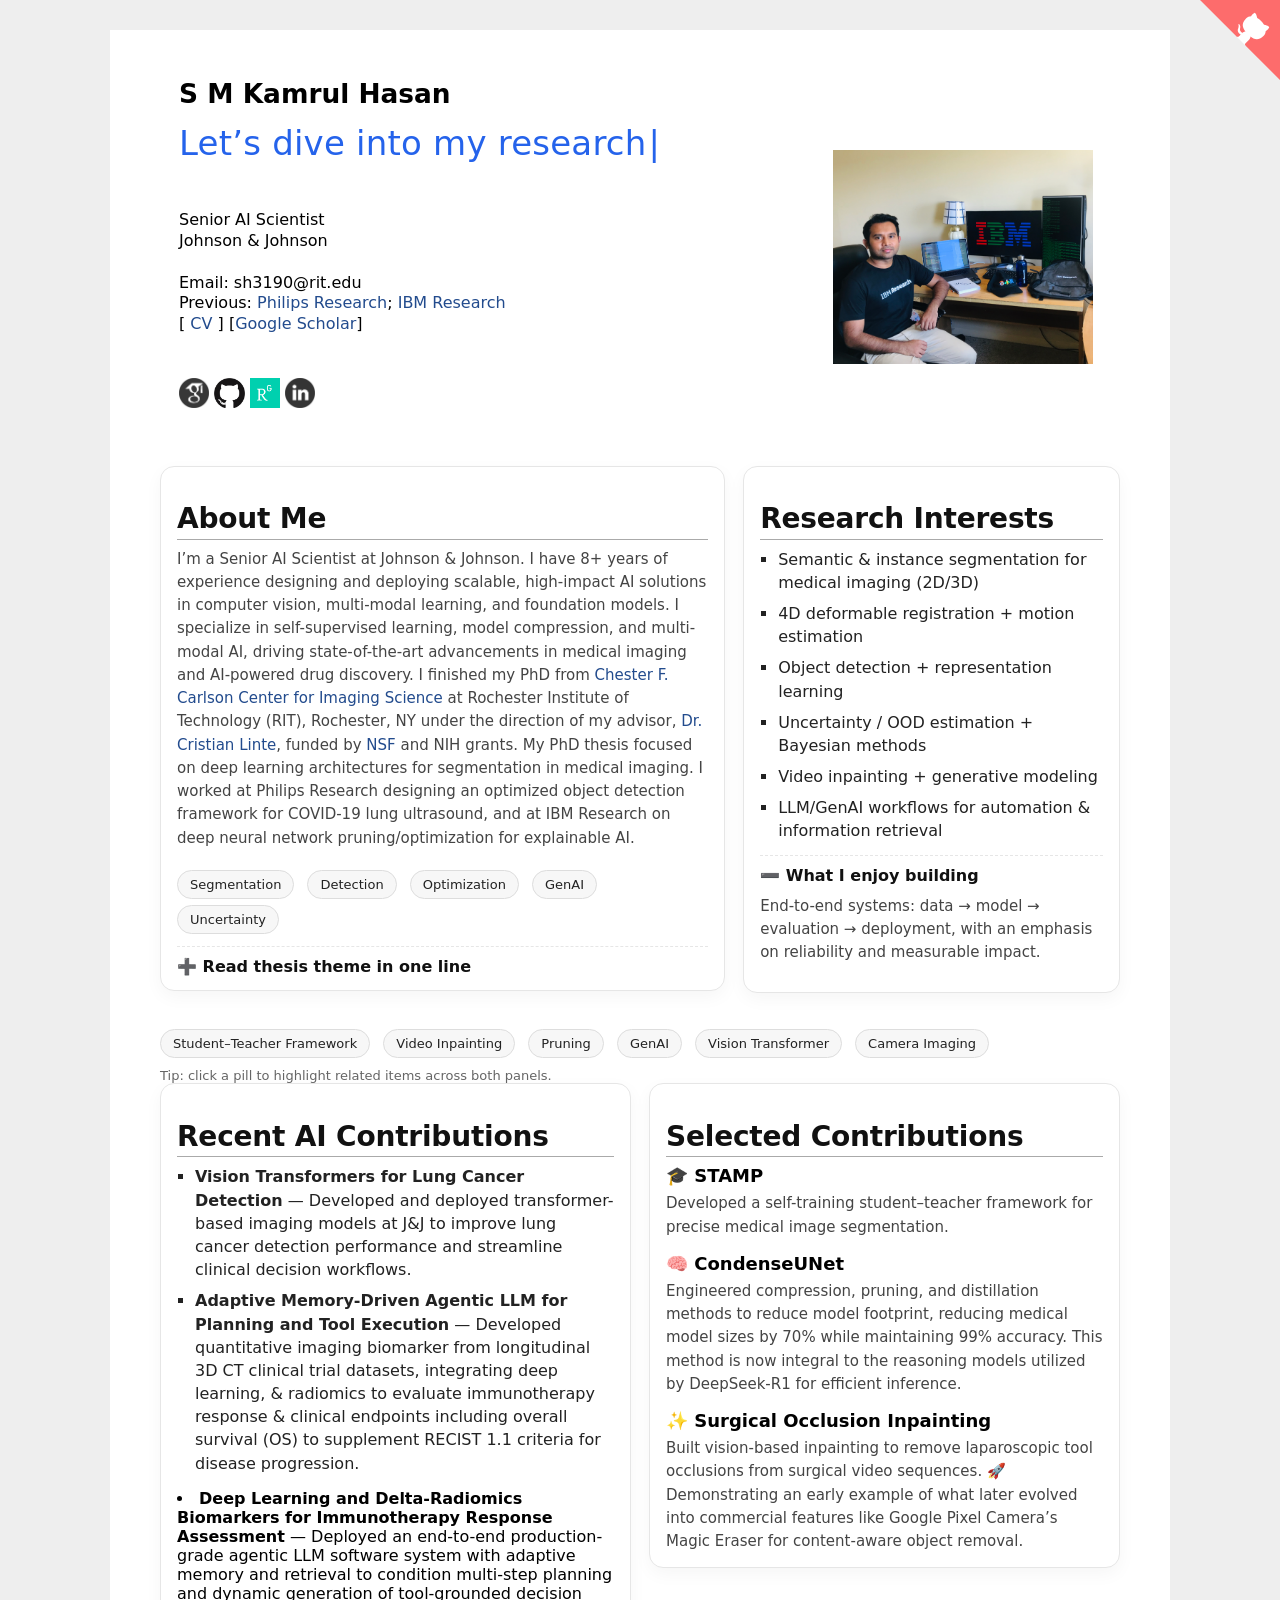
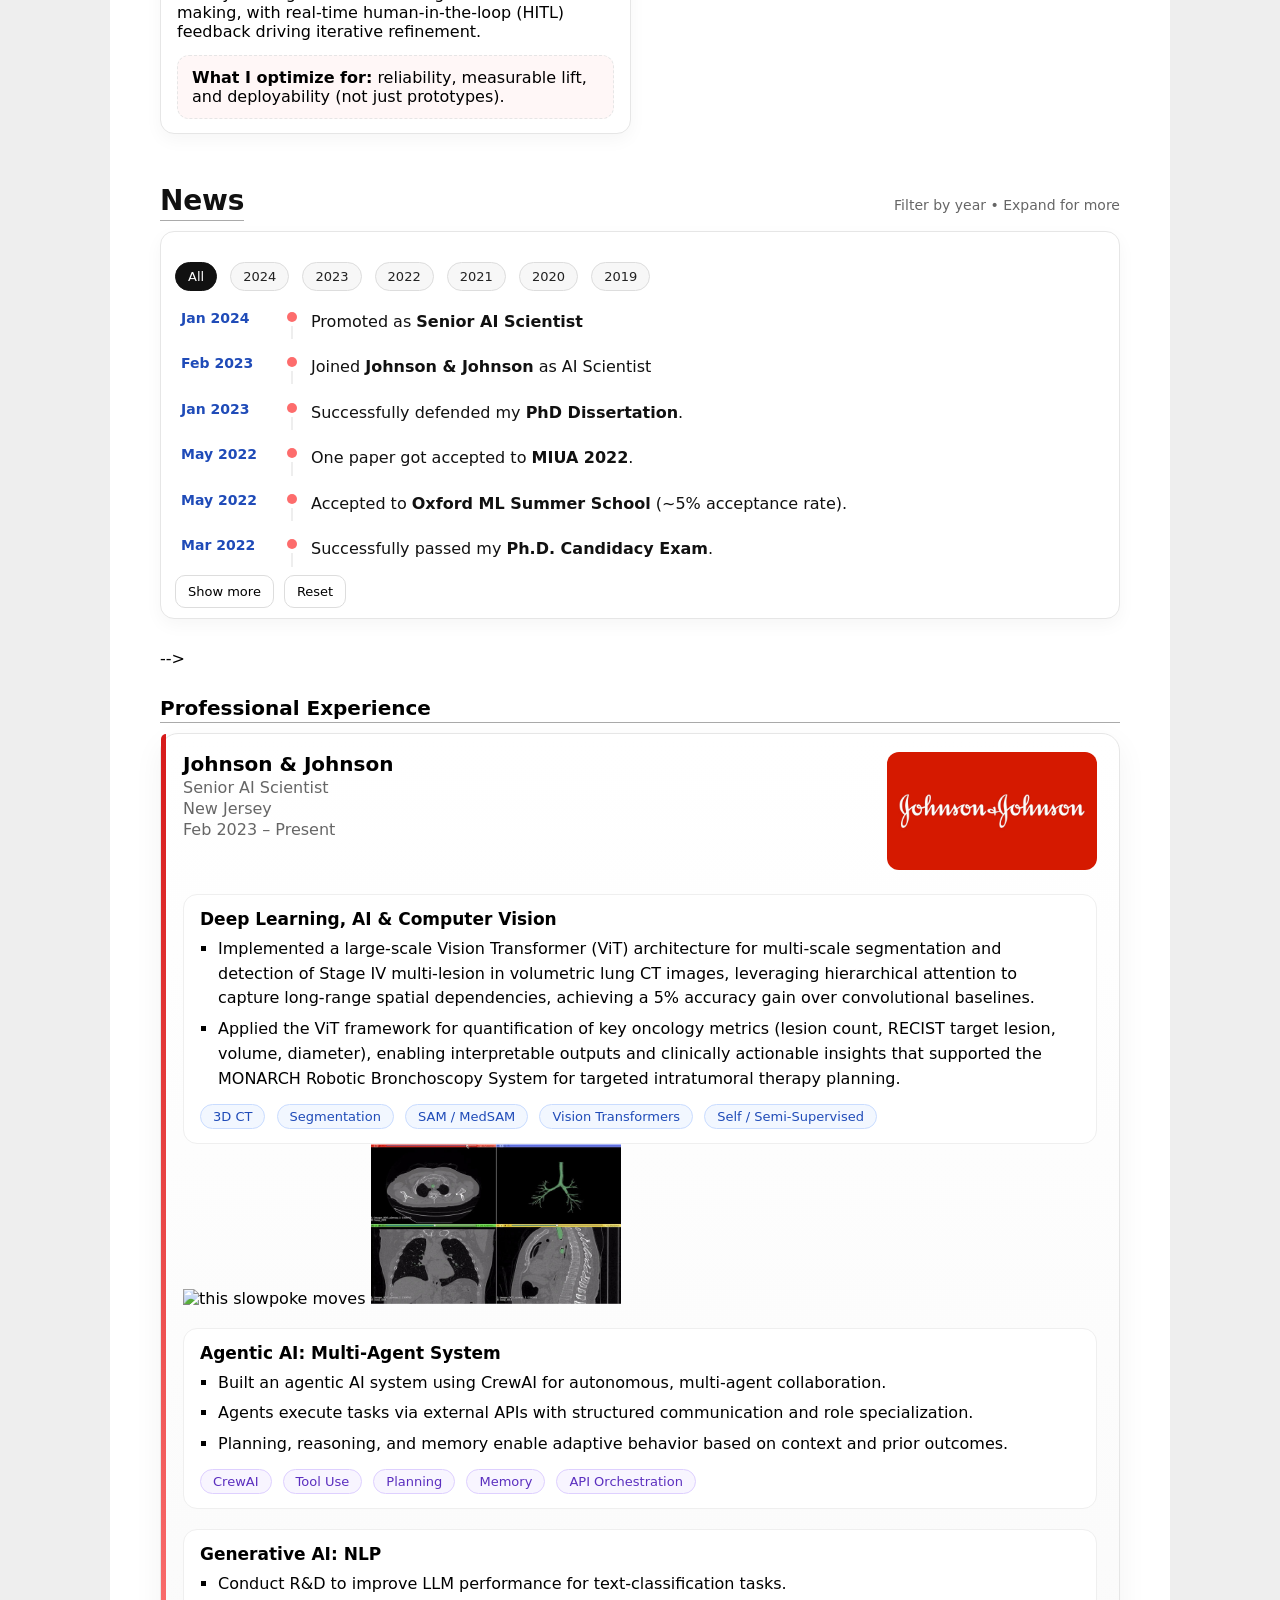
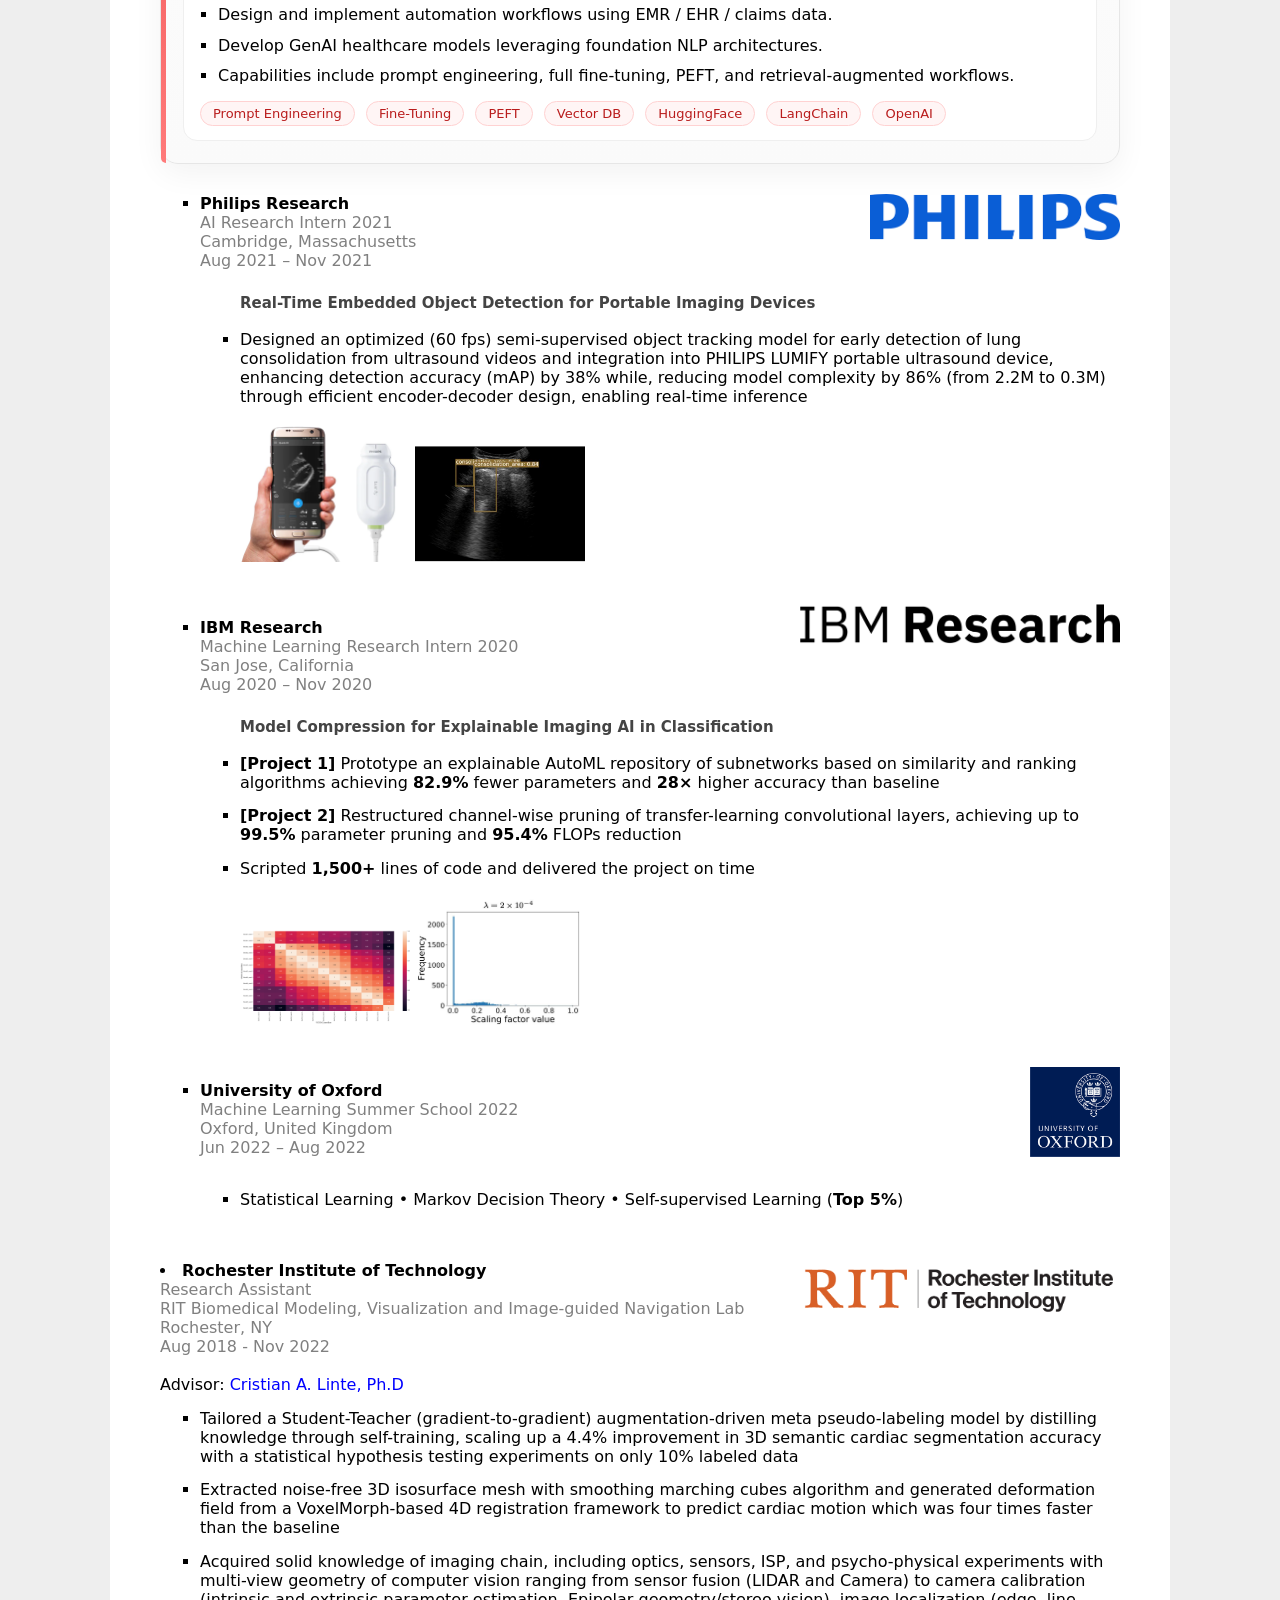
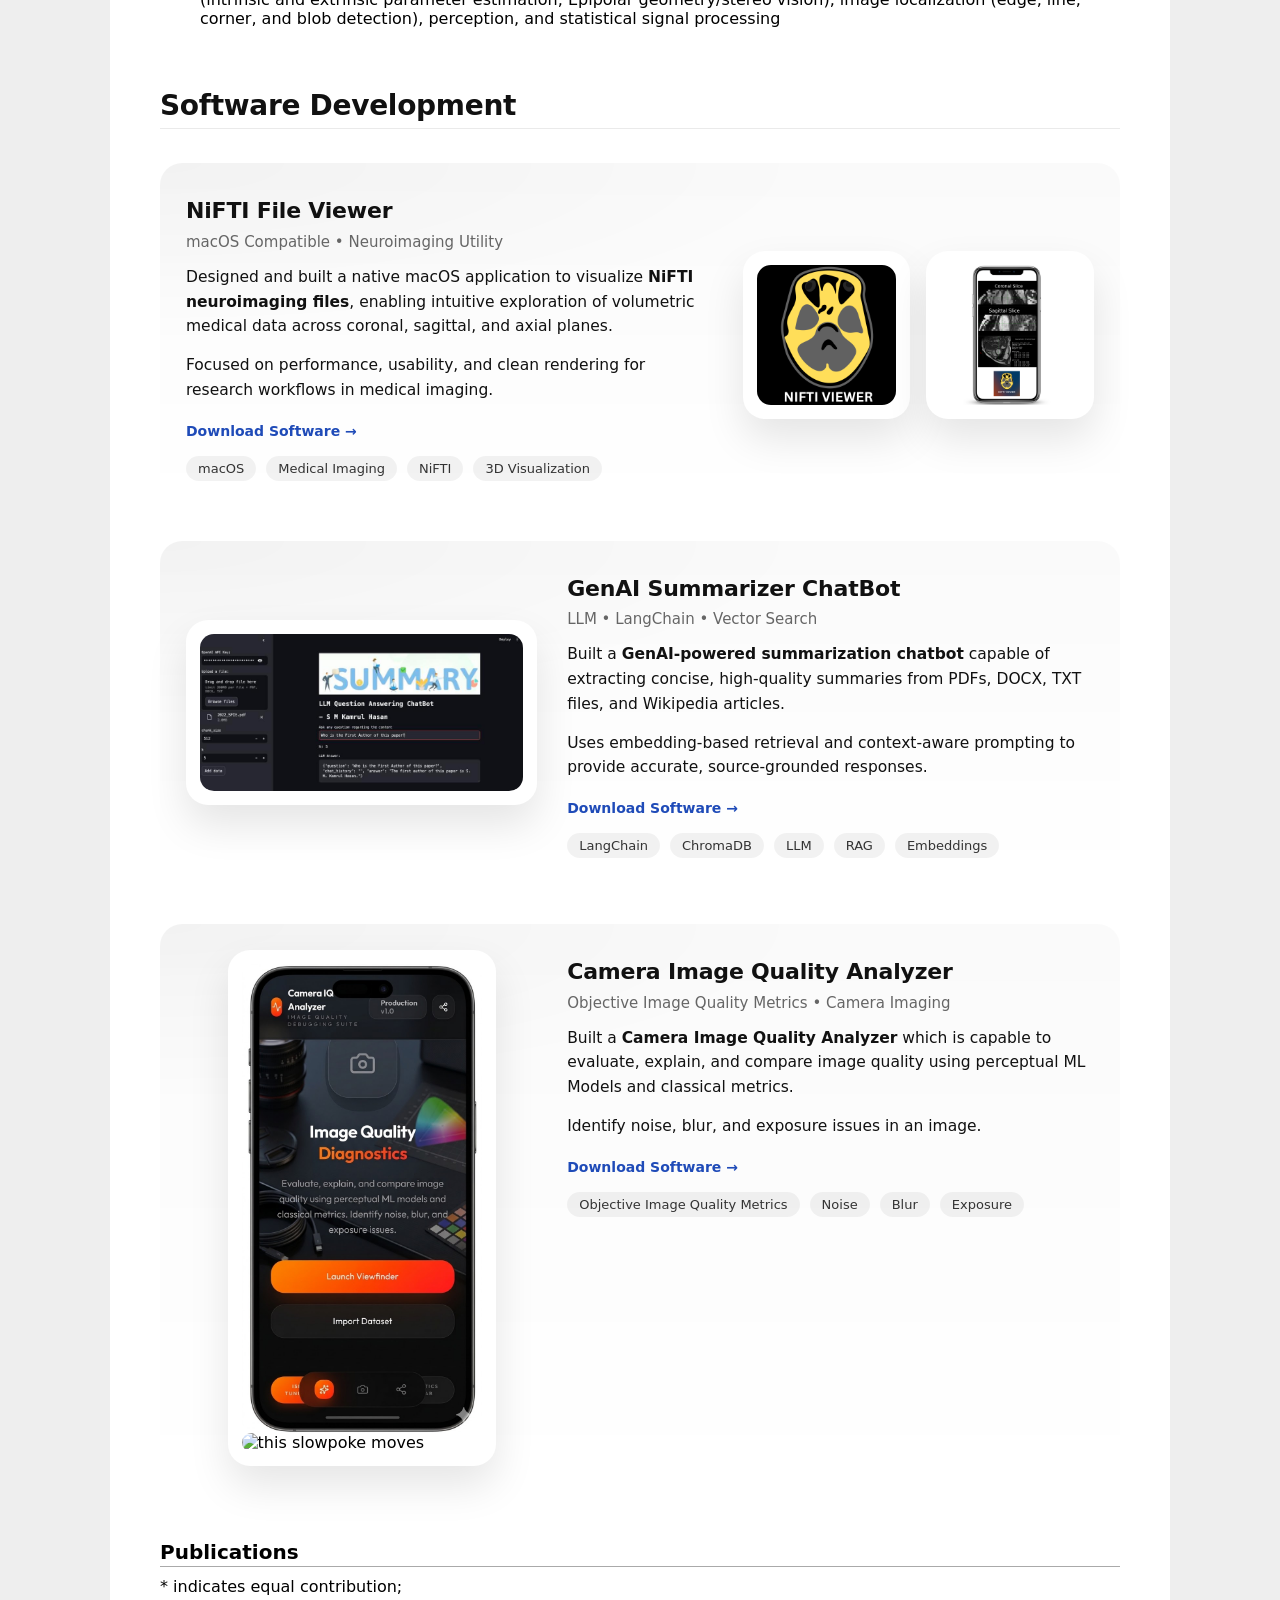
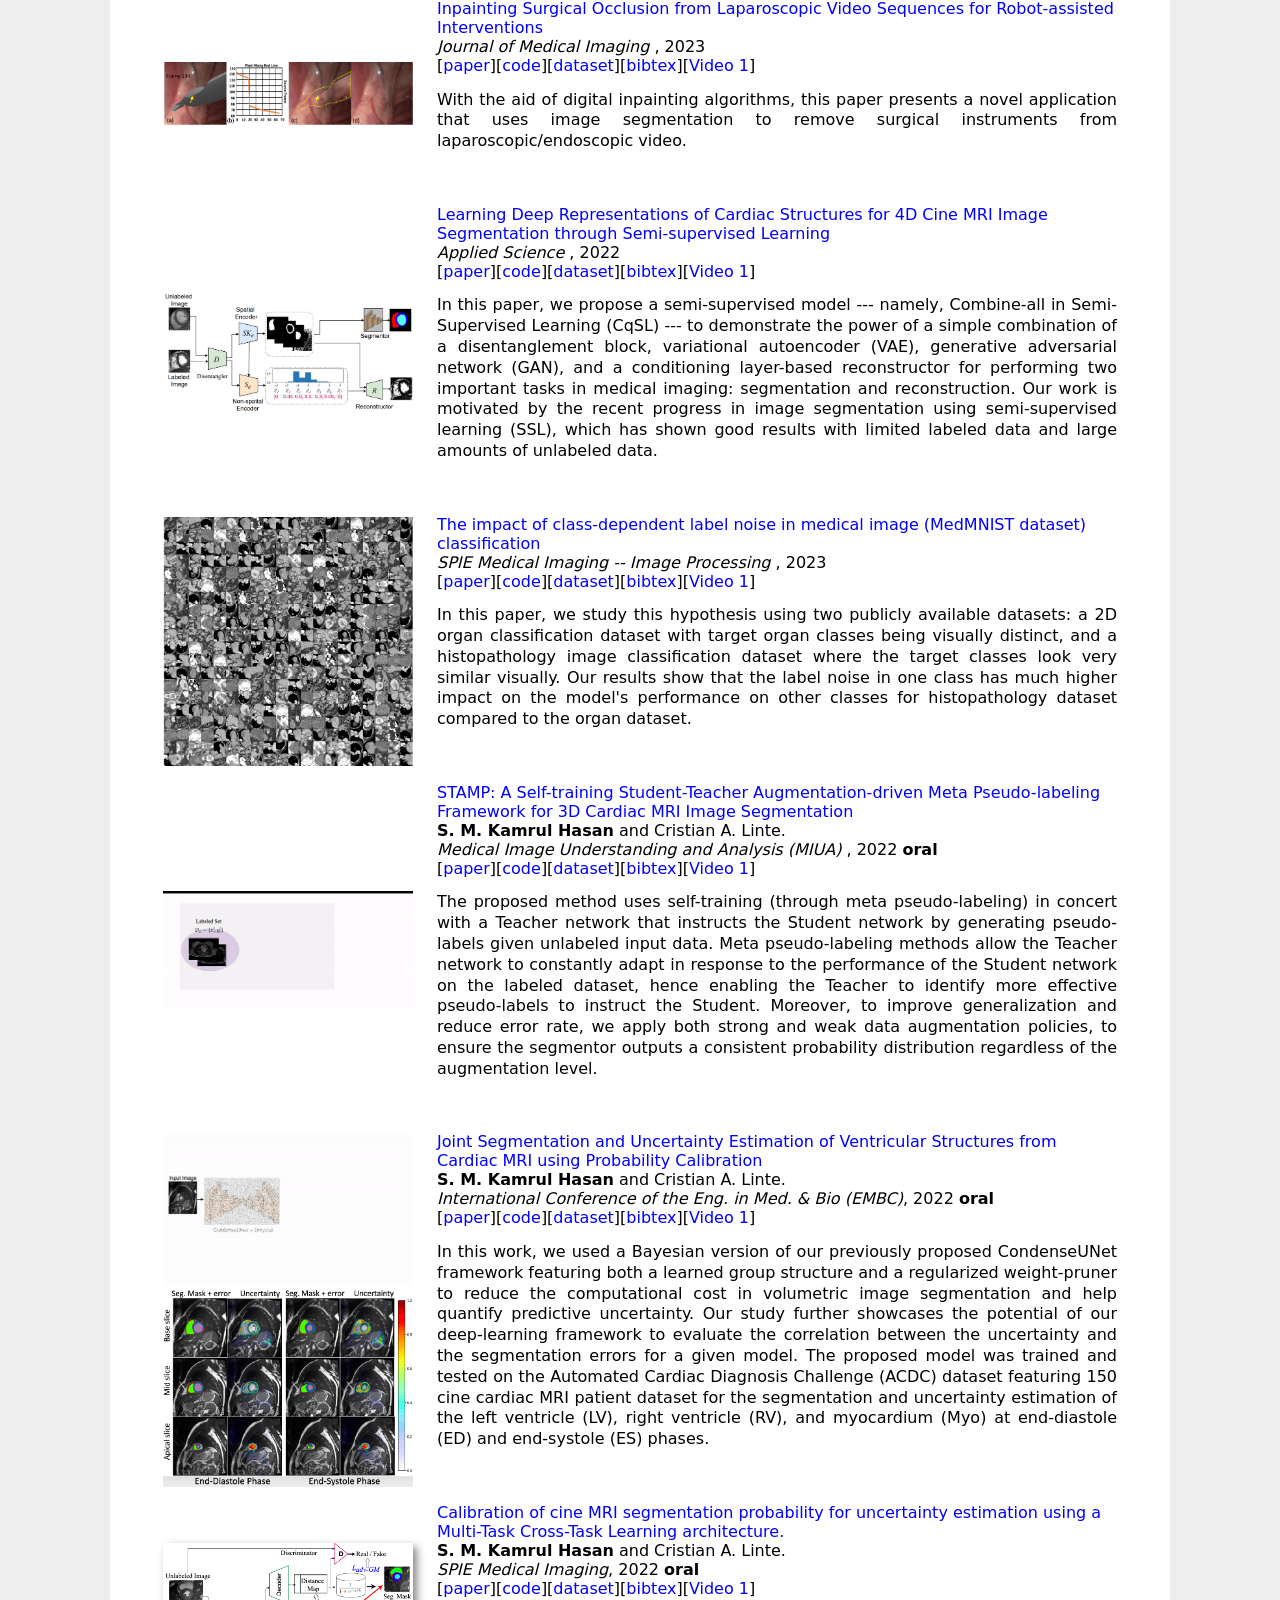
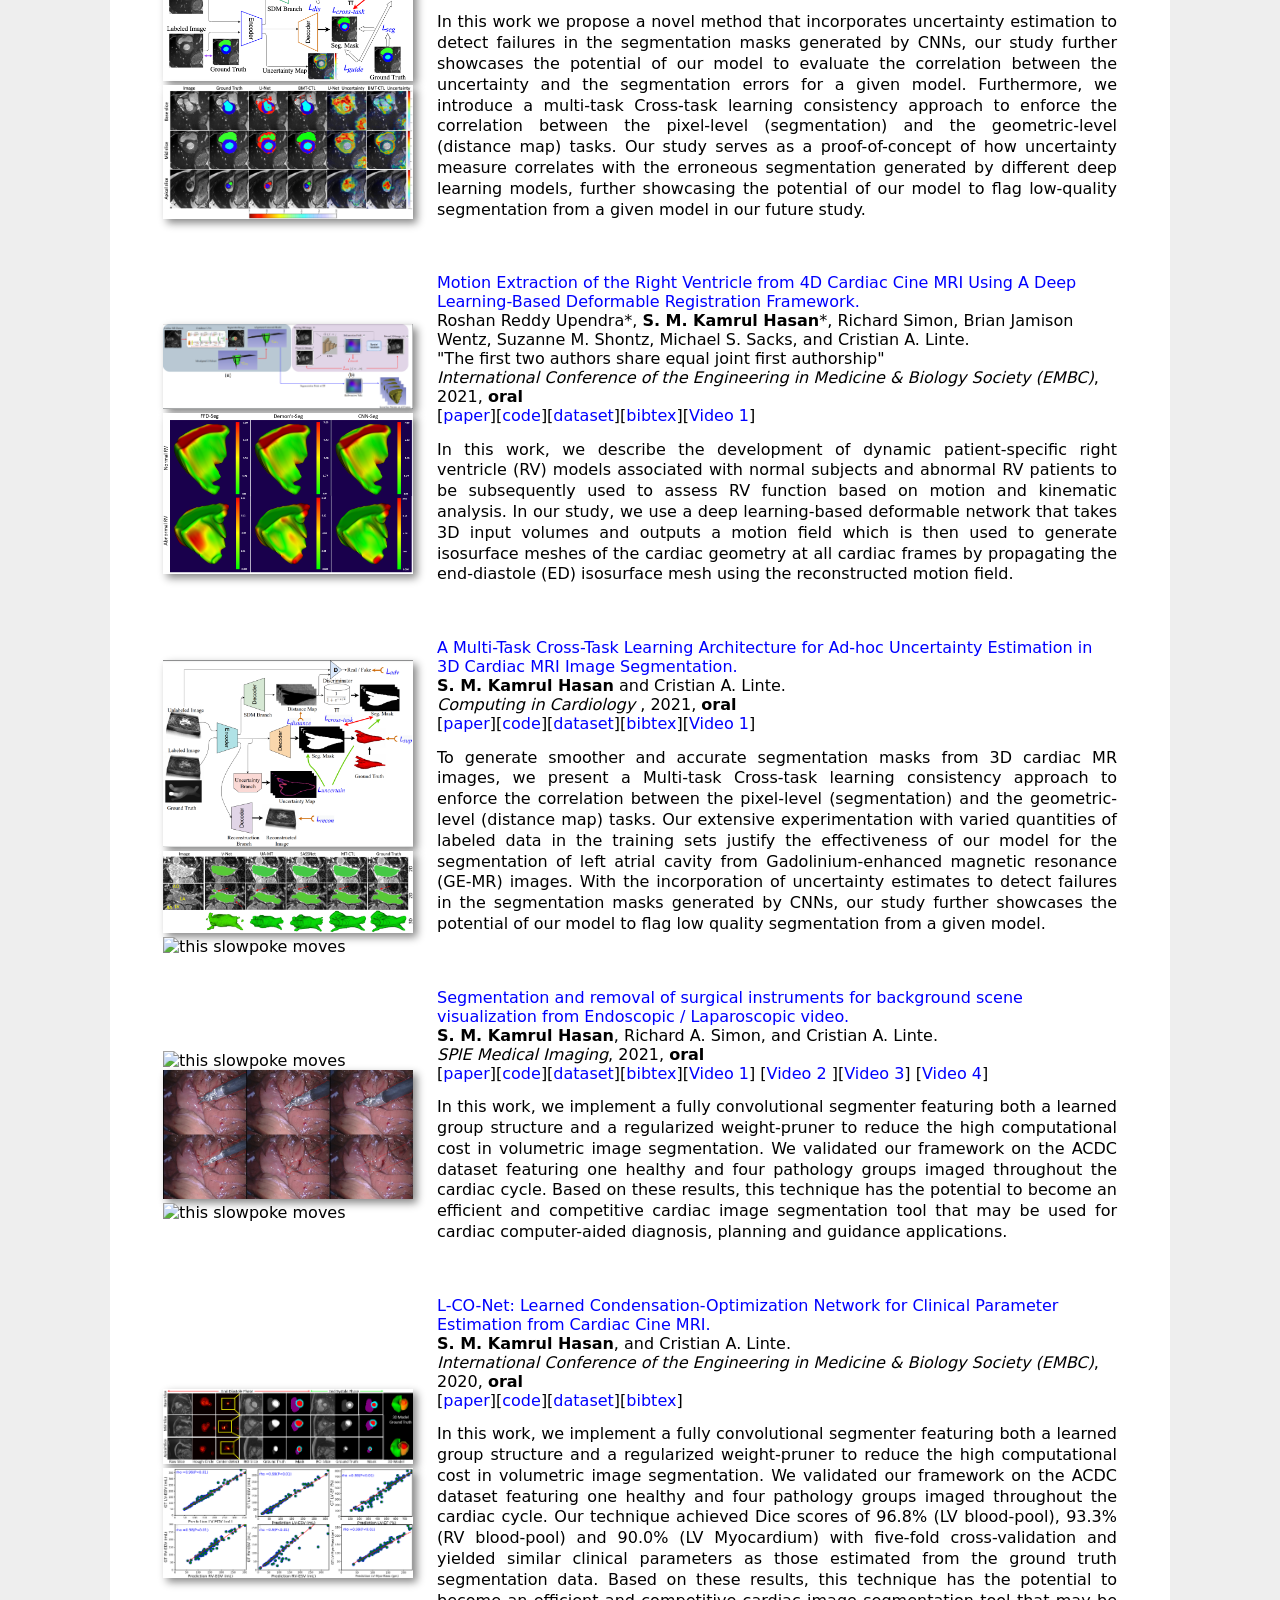
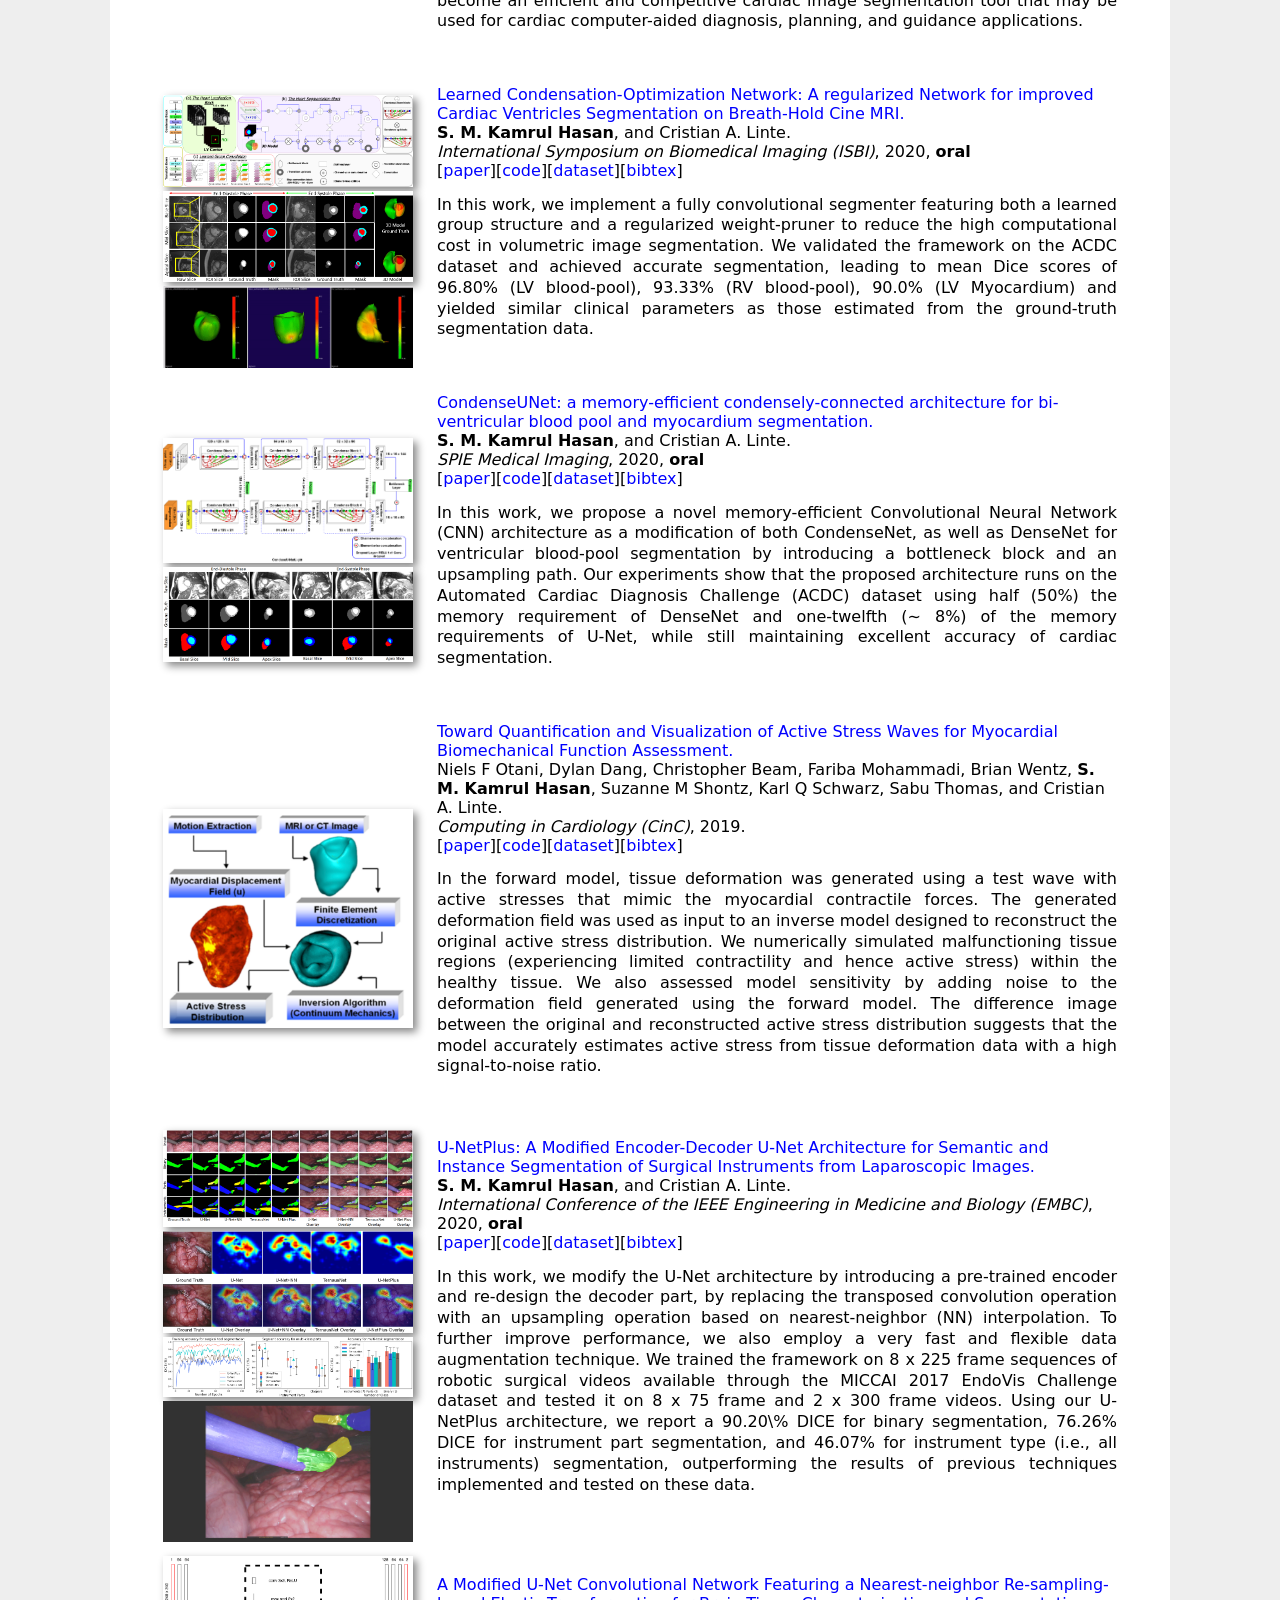
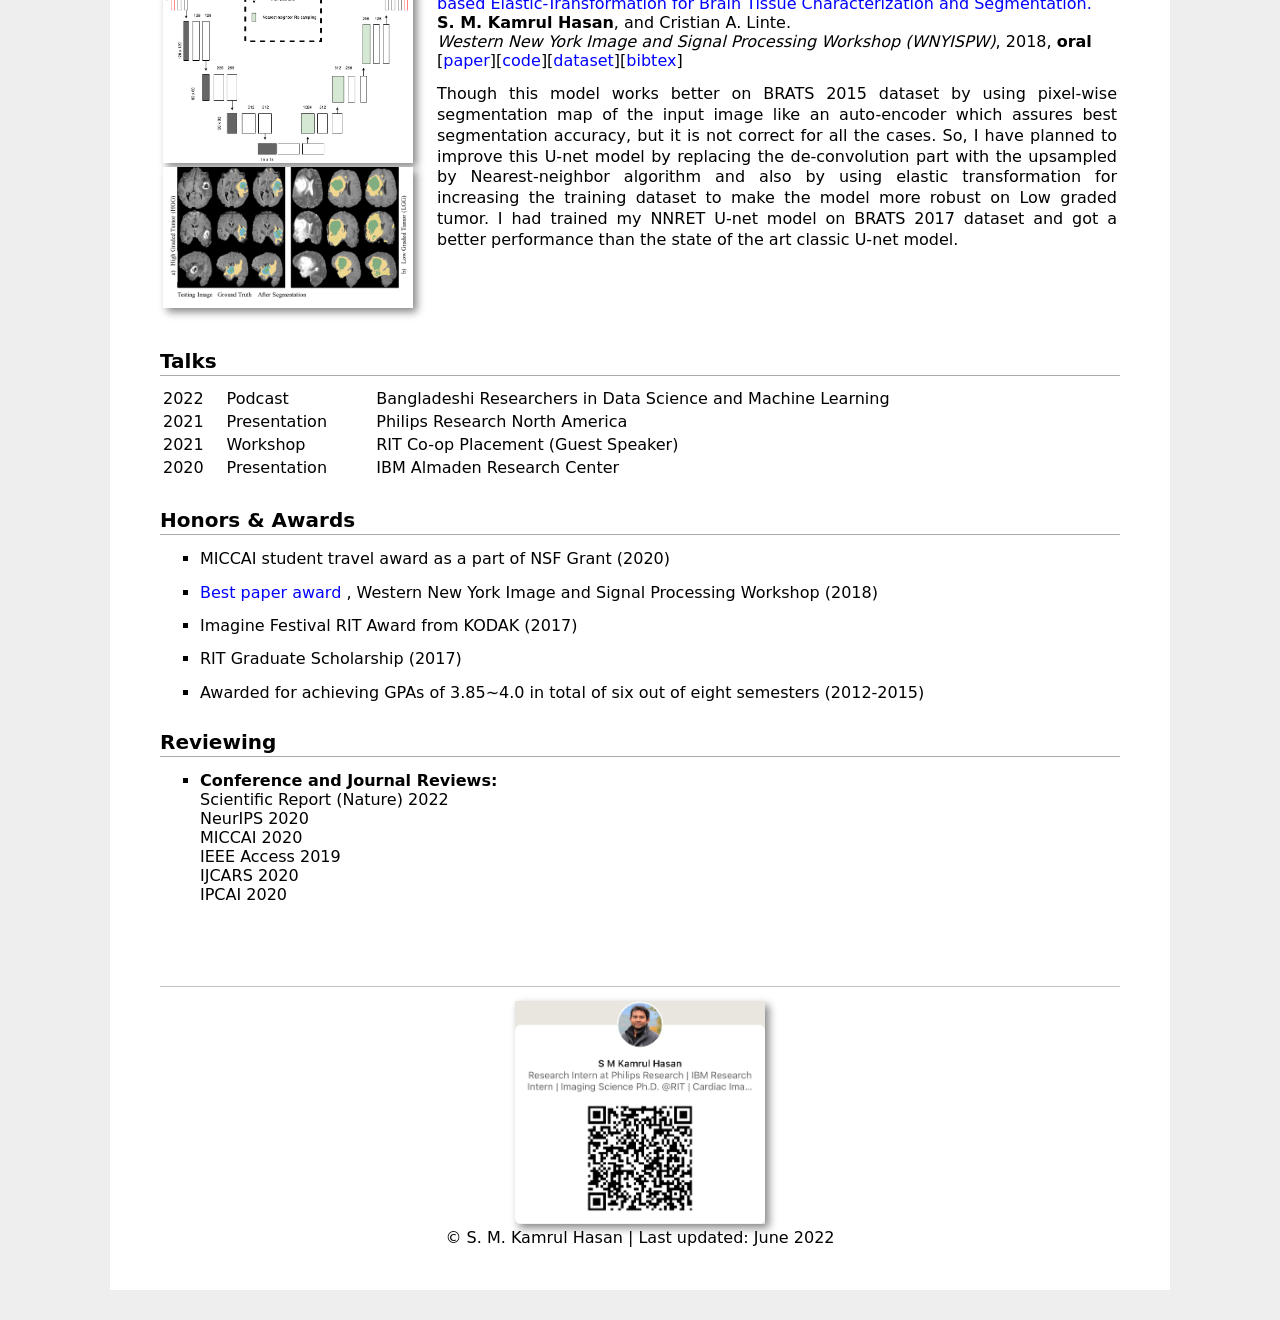
==== commit f3be30bd: "Update index.html" ====
--- a/index.html
+++ b/index.html
@@ -527,8 +527,15 @@
         </li>
 
         <li>
-          <b><span data-tag="GenAI">LLM-powered</span> Drug Discovery Insights</b> —
-          Built NLP pipelines (BERT/GPT-style) to analyze multi-channel biomedical text and signals, improving discovery of high-signal insights for downstream decision-making.
+          <b><span data-tag="GenAI"> Adaptive Memory-Driven Agentic LLM for Planning and Tool Execution</b> —
+          Developed quantitative imaging biomarker from longitudinal 3D CT clinical trial datasets, integrating deep
+learning, & radiomics to evaluate immunotherapy response & clinical endpoints including overall survival (OS) to supplement RECIST 1.1 criteria for disease progression.
+        </li>
+      </ul>
+		
+		<li>
+          <b><span data-tag="GenAI"> Deep Learning and Delta-Radiomics Biomarkers for Immunotherapy Response Assessment</b> —
+          Deployed an end-to-end production-grade agentic LLM software system with adaptive memory and retrieval to condition multi-step planning and dynamic generation of tool-grounded decision making, with real-time human-in-the-loop (HITL) feedback driving iterative refinement.
         </li>
       </ul>
 
